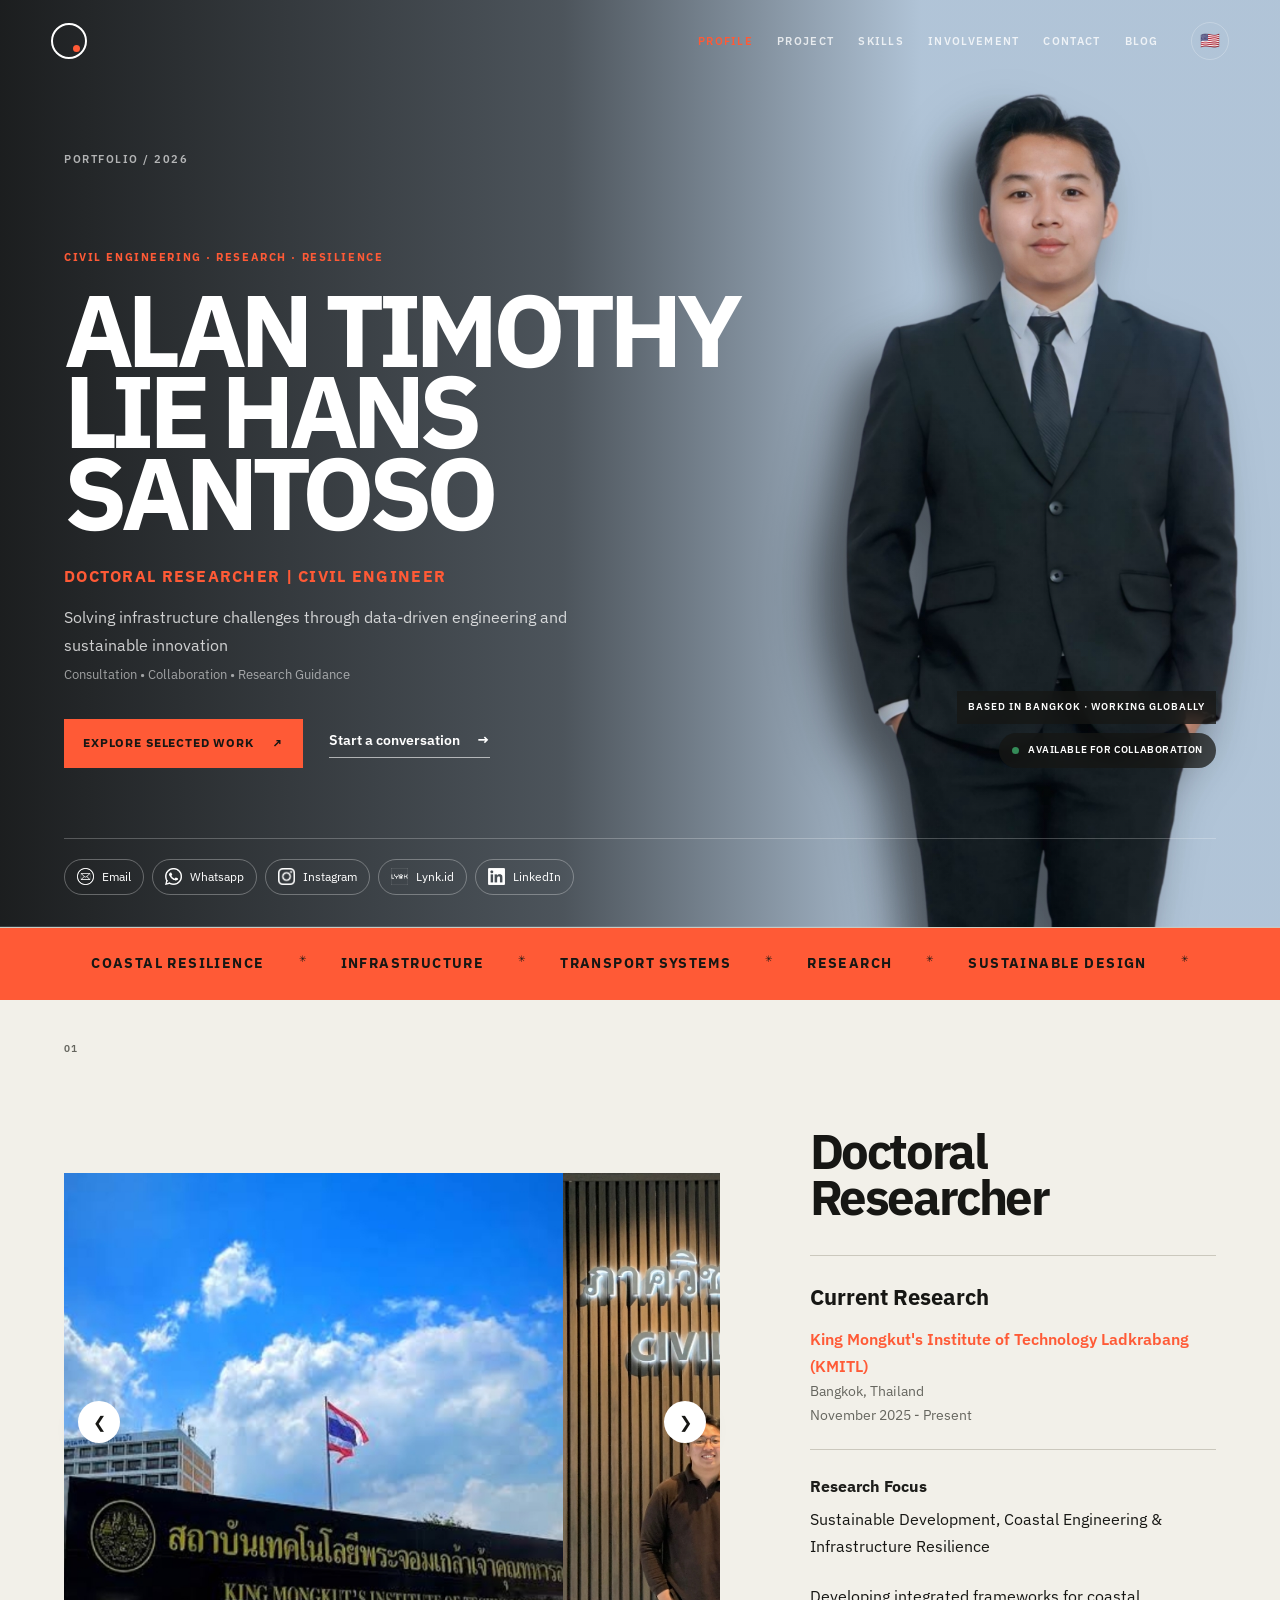
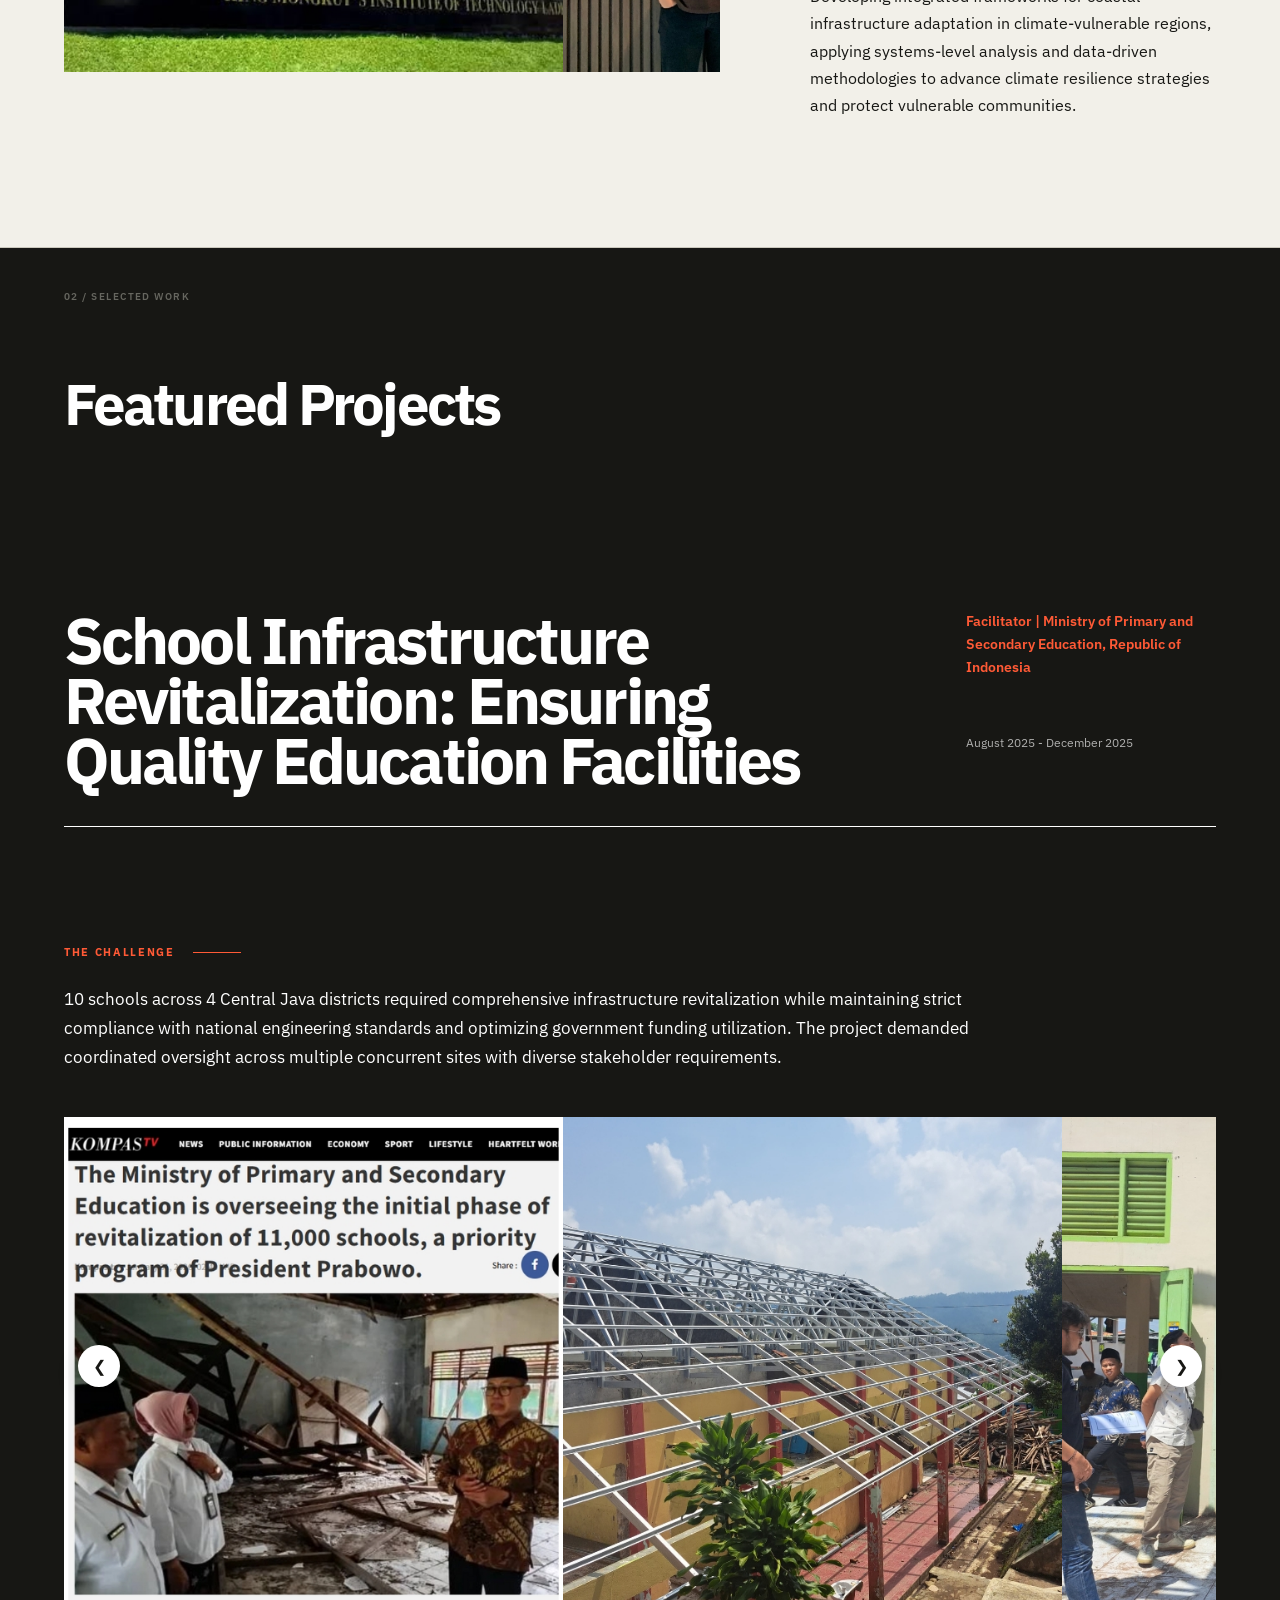
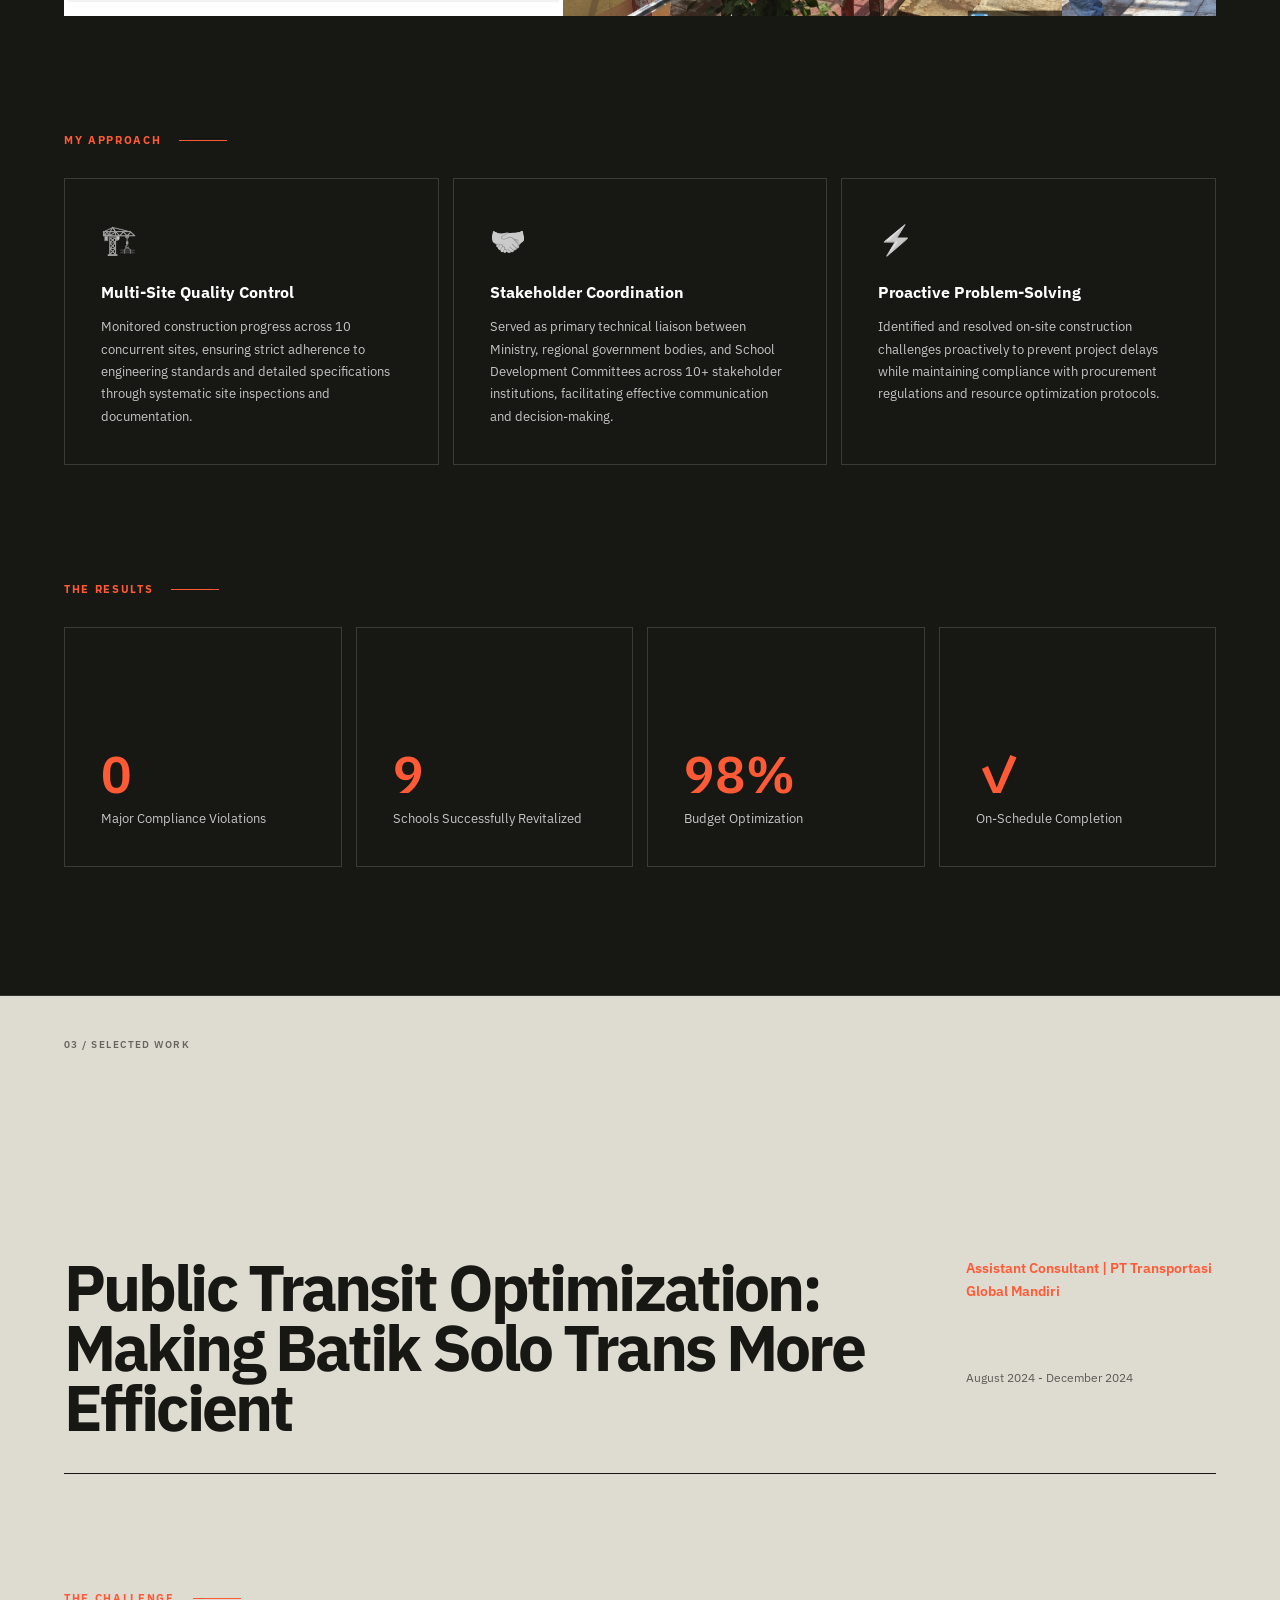
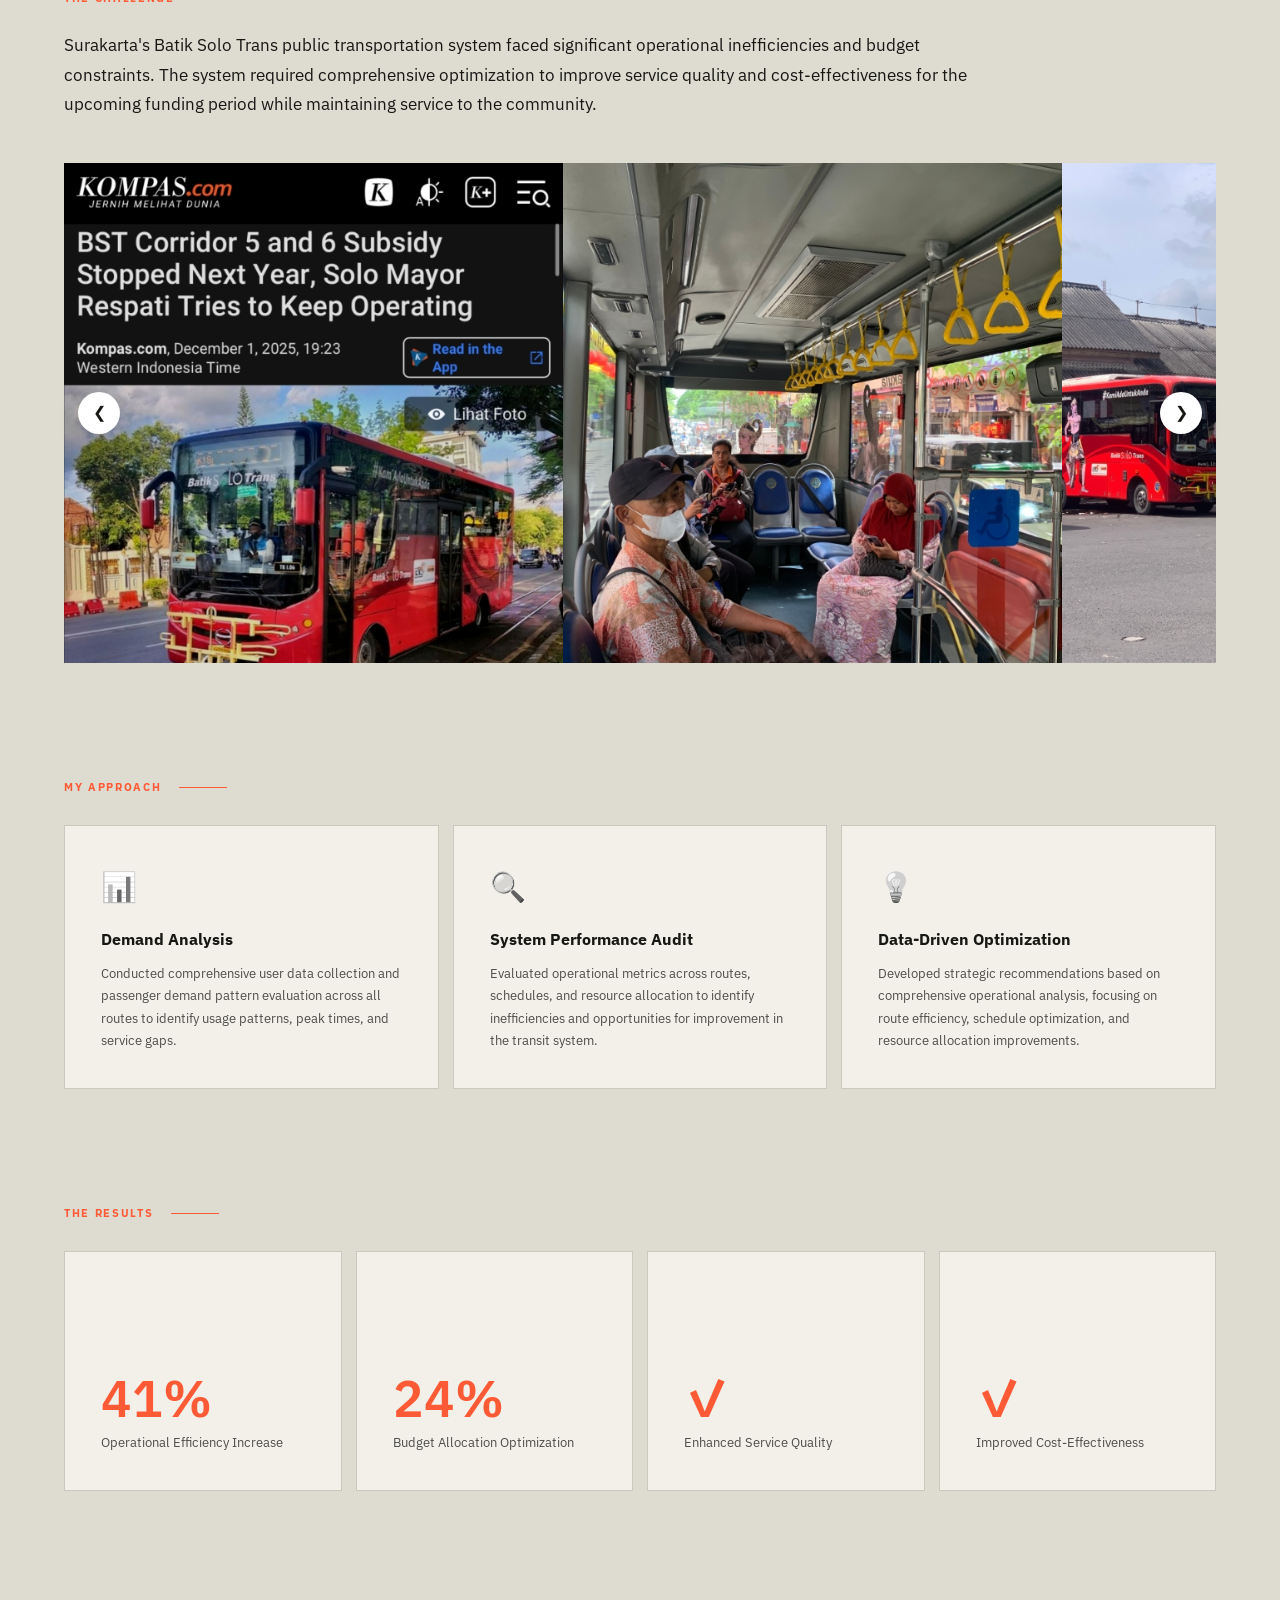
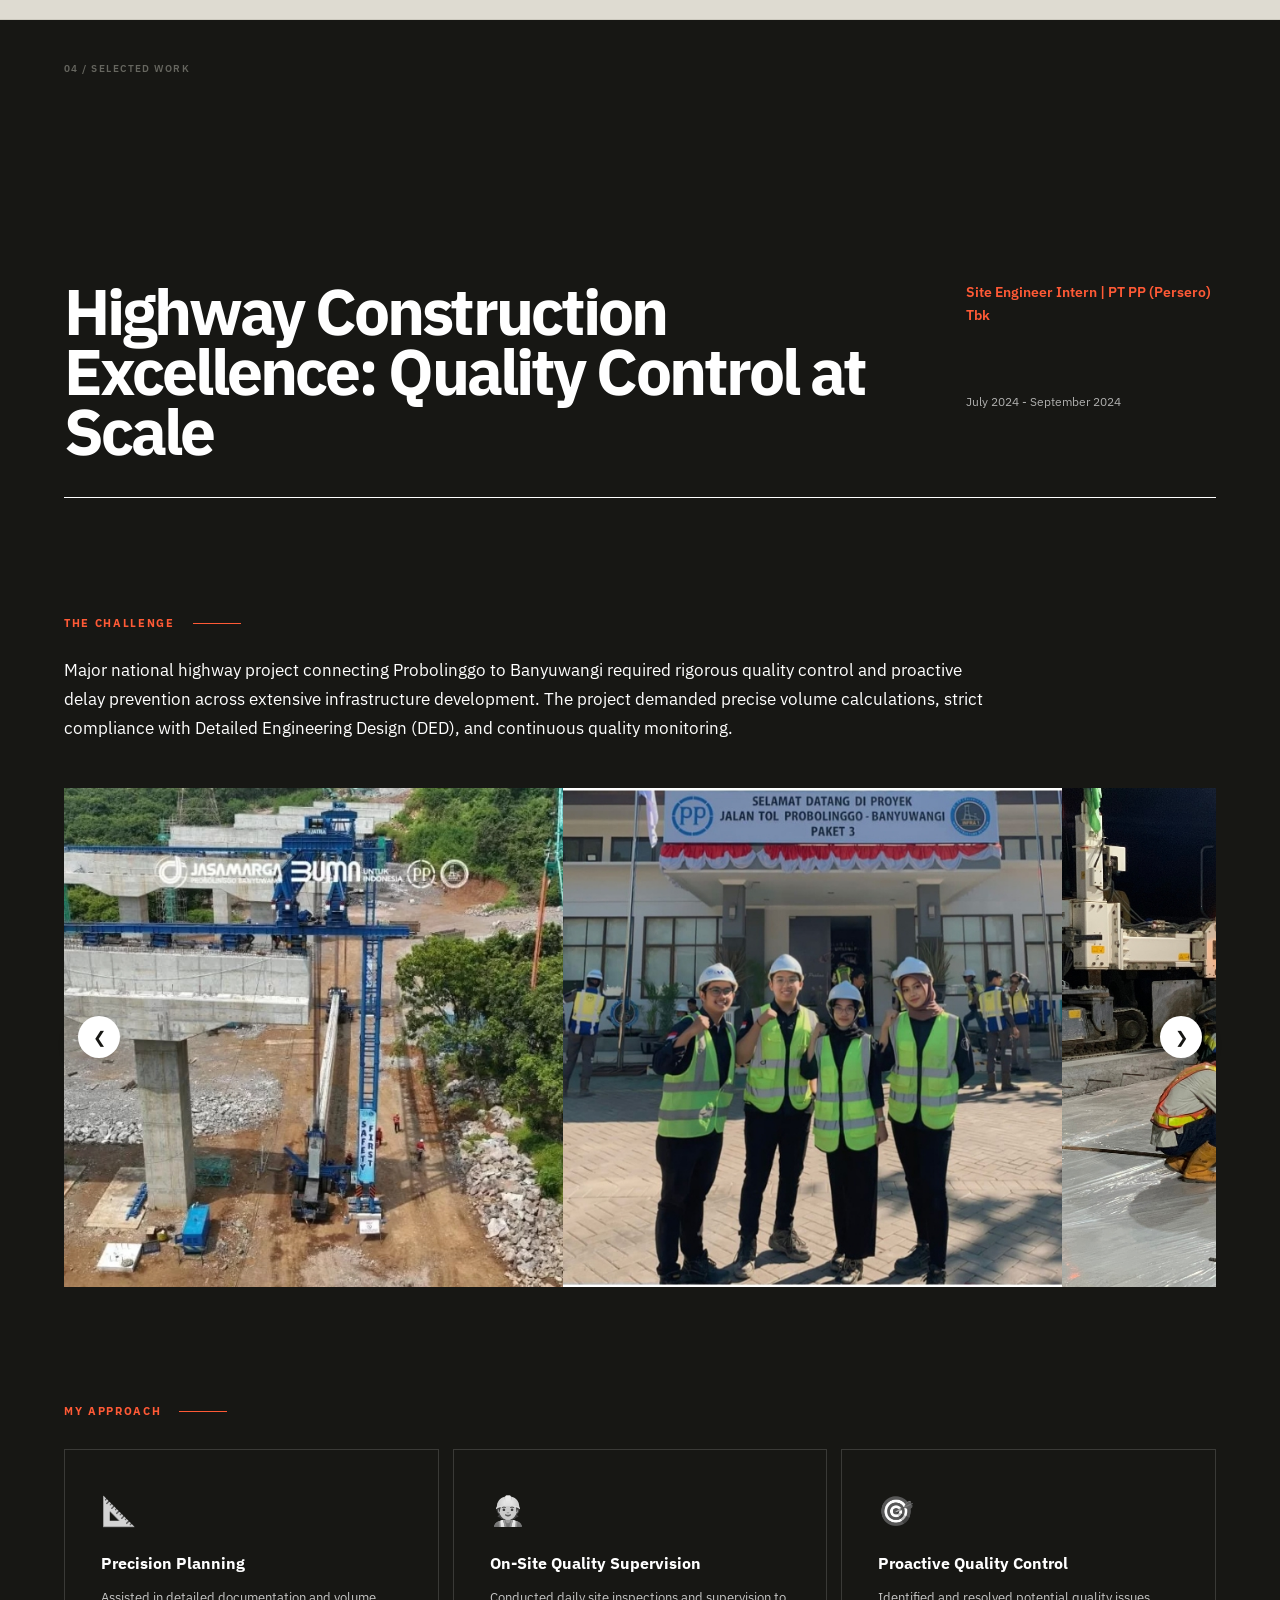
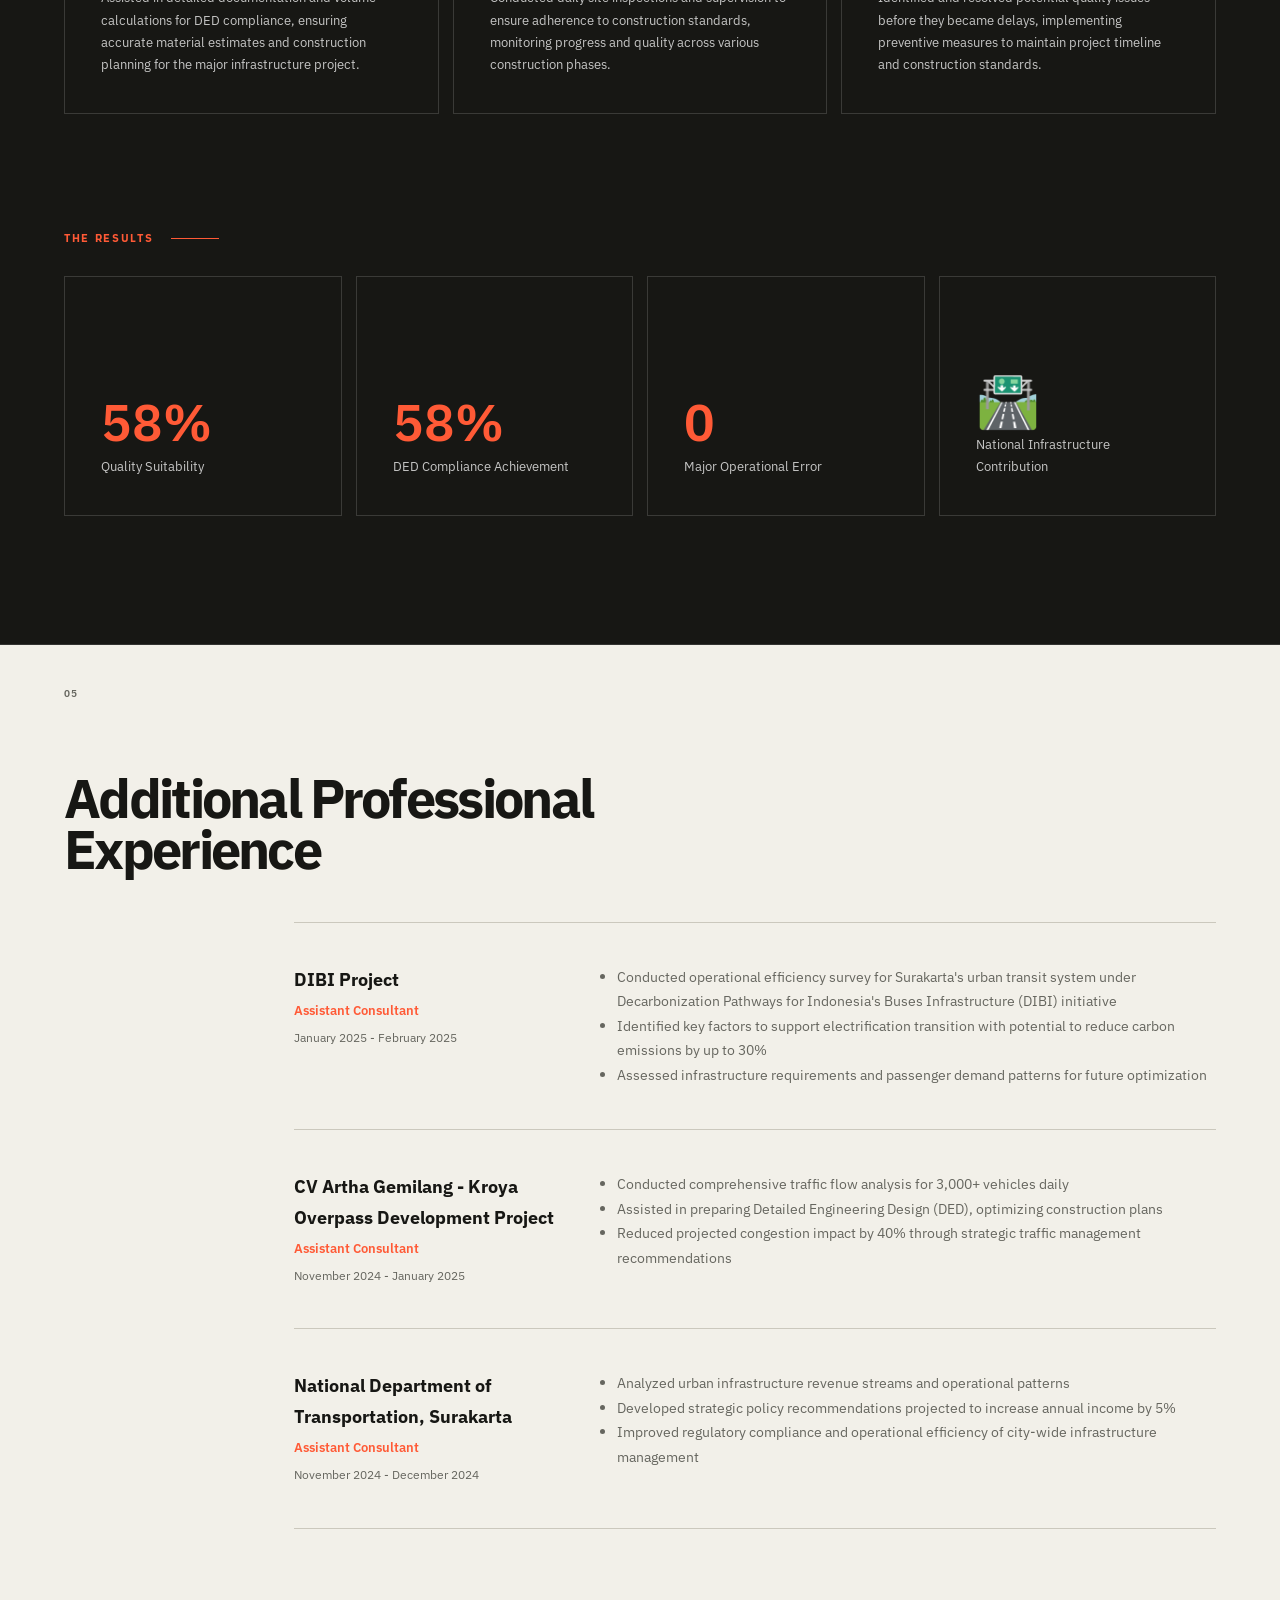
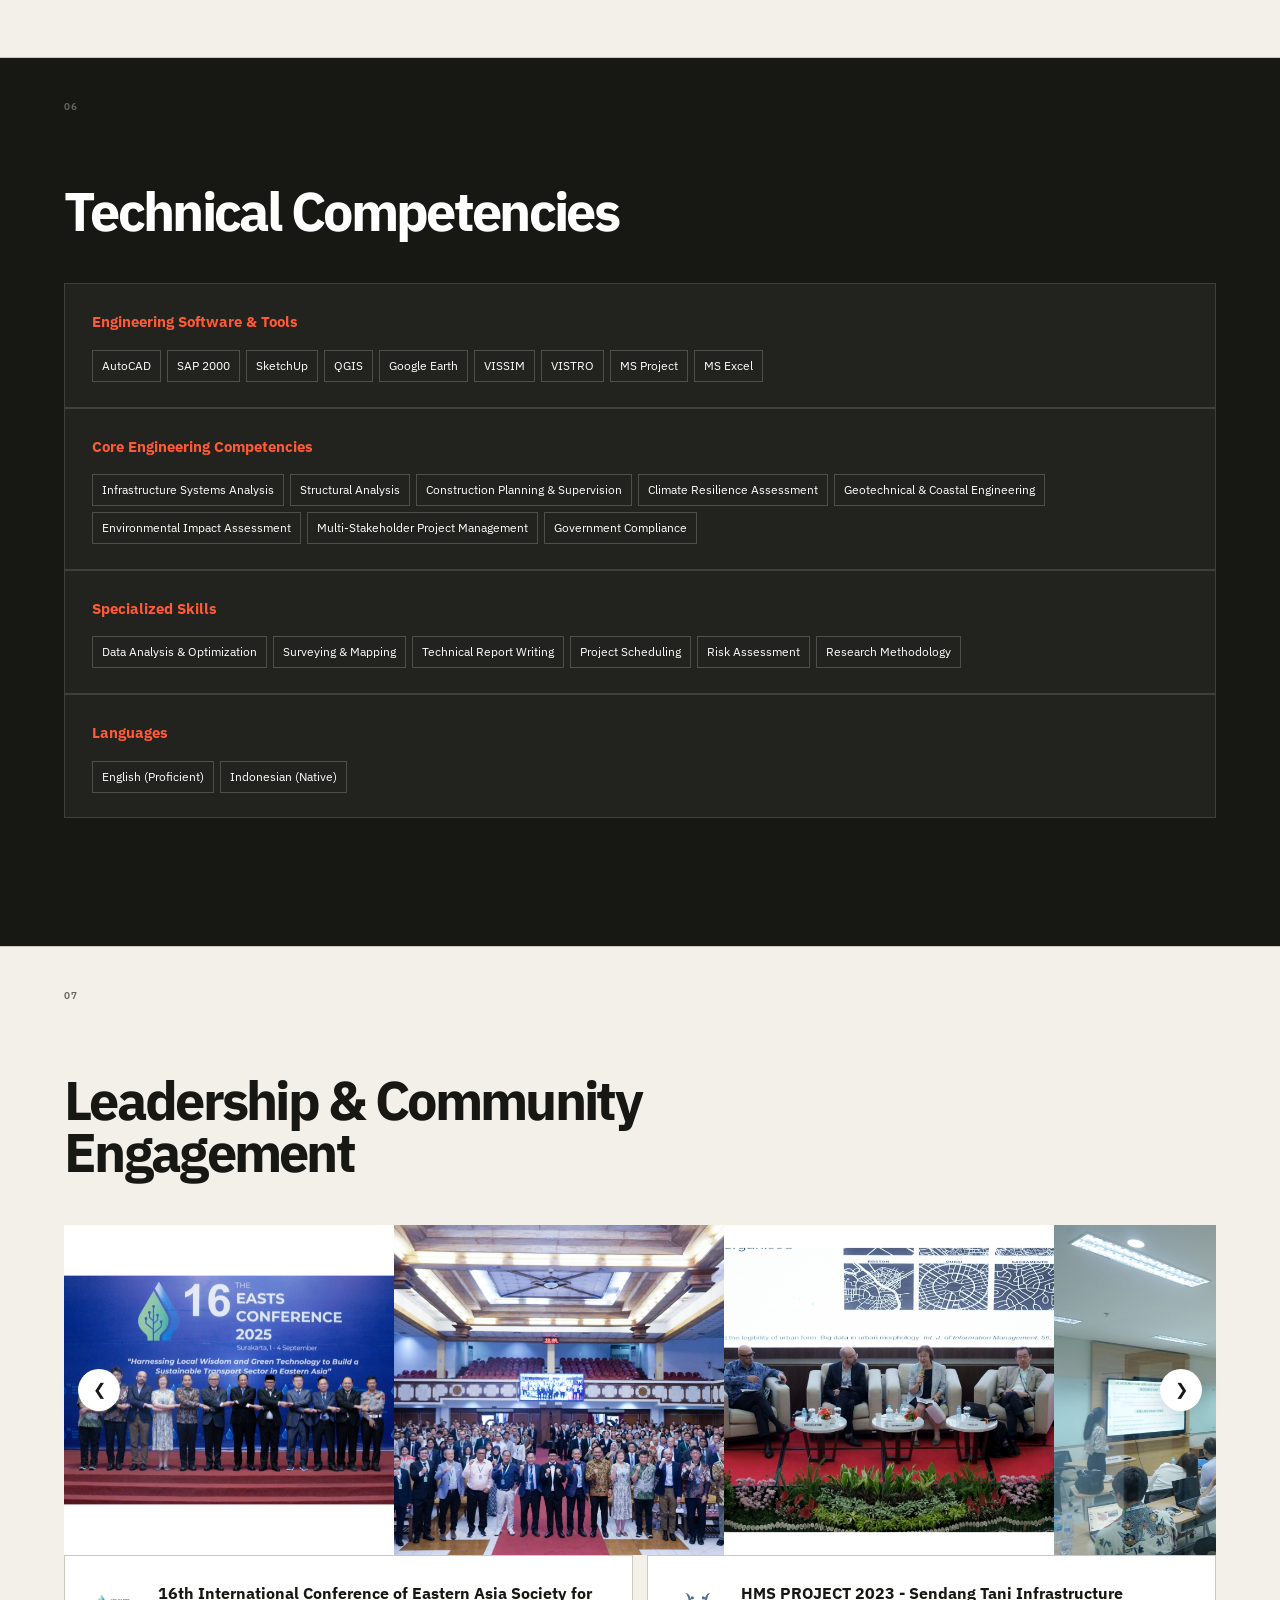
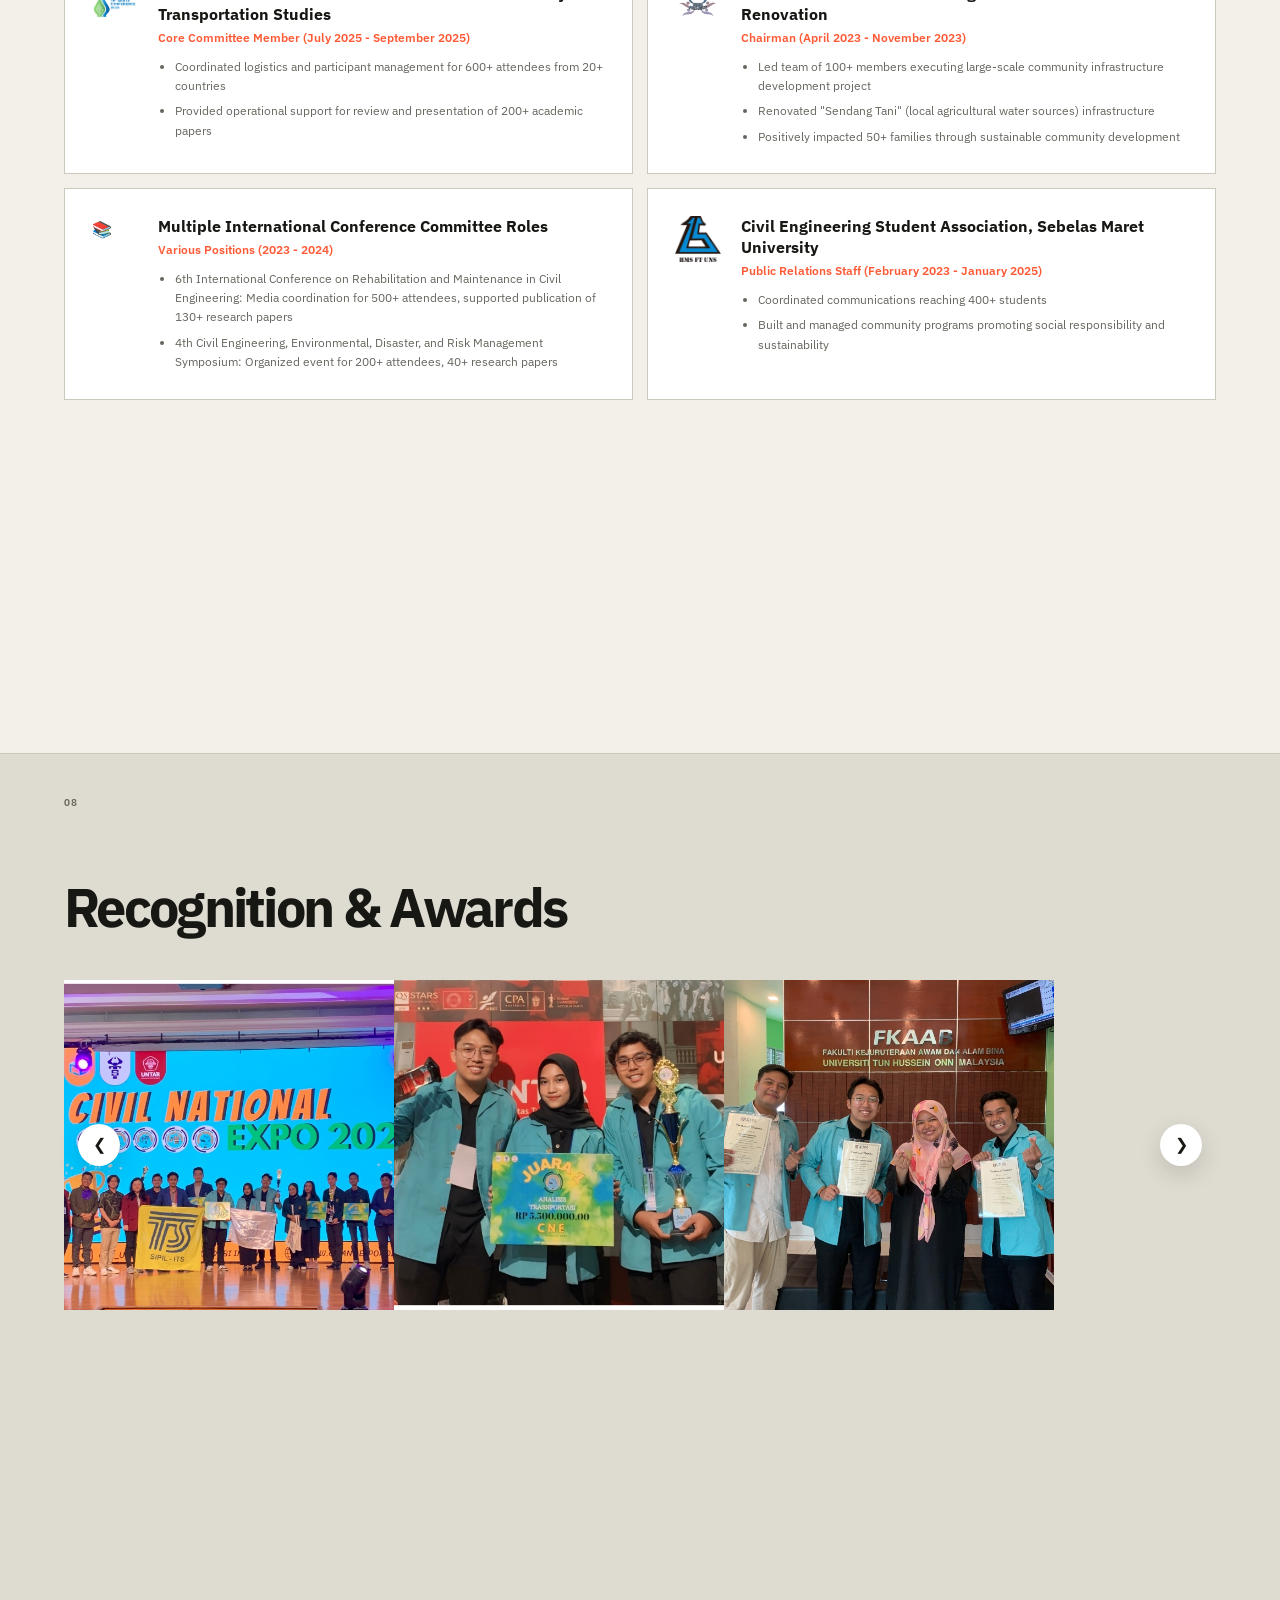
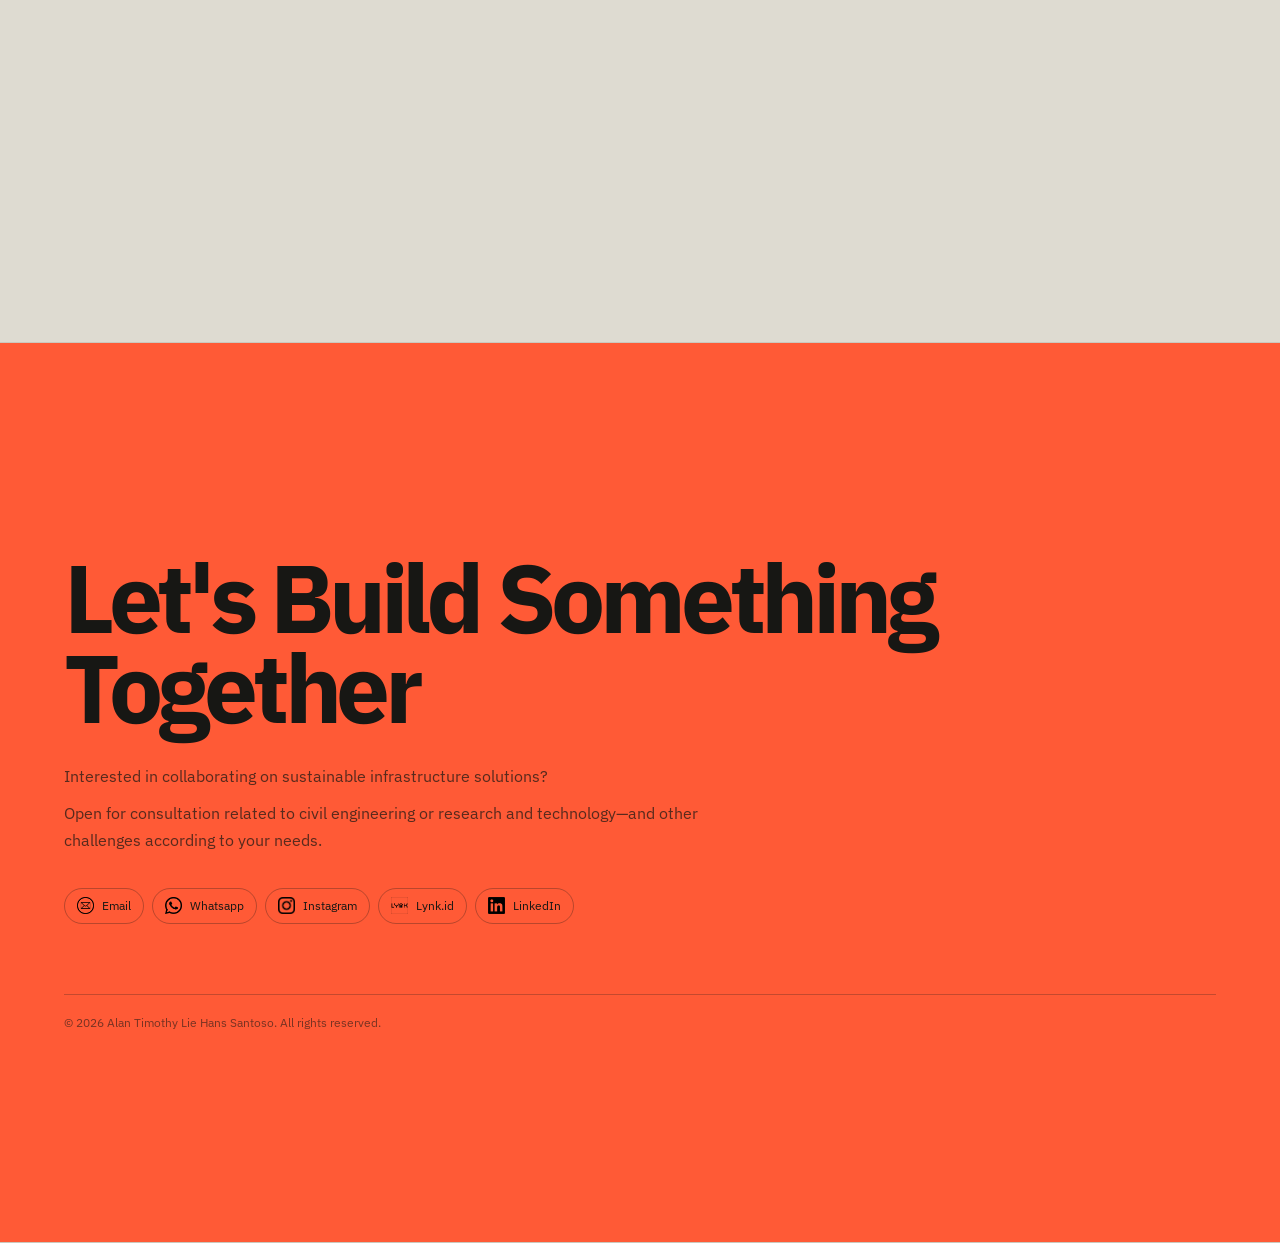
==== index.html @ 49bf8fa0 "Align mobile hero copy with profile composition" ====
<!DOCTYPE html>
<html lang="en">
<head>
    <meta charset="UTF-8">
    <meta name="viewport" content="width=device-width, initial-scale=1.0">
    <title>Alan Timothy Lie Hans Santoso | Civil Engineer & Doctoral Researcher</title>
    <meta name="description" content="Portfolio of Alan Timothy Lie Hans Santoso - Civil Engineer and Doctoral Researcher specializing in sustainable infrastructure solutions and problem-solving.">
    <meta name="theme-color" content="#151515">
    <meta property="og:type" content="website">
    <meta property="og:title" content="Alan Timothy | Civil Engineer & Doctoral Researcher">
    <meta property="og:description" content="Data-driven engineering, resilient infrastructure, and sustainable innovation.">
    <meta property="og:image" content="images/Website%20Profile.jpg">
    <link rel="stylesheet" href="portfolio.css">
    <link rel="preconnect" href="https://fonts.googleapis.com">
    <link rel="preconnect" href="https://fonts.gstatic.com" crossorigin>
    <link href="https://fonts.googleapis.com/css2?family=IBM+Plex+Sans:wght@400;500;600;700&display=swap" rel="stylesheet">
</head>
<body>
    <a class="skip-link" href="#profile">Skip to main content</a>
    <div class="scroll-progress" aria-hidden="true"></div>

    <!-- NAVIGATION MENU -->
    <nav id="main-nav" class="main-nav">
        <div class="nav-container">
            <a href="#profile" class="nav-brand" aria-label="Hans Santoso home">
                <span class="brand-symbol" aria-hidden="true"></span>
            </a>
            <button class="nav-toggle" type="button" aria-expanded="false" aria-controls="primary-navigation">
                <span class="sr-only">Open navigation</span><span></span><span></span>
            </button>
            <ul class="nav-links" id="primary-navigation">
                <li><a href="#profile" class="nav-link active" data-i18n="nav.profile">Profile</a></li>
                <li><a href="#project-ministry" class="nav-link" data-i18n="nav.project">Project</a></li>
                <li><a href="#skills" class="nav-link" data-i18n="nav.skills">Skills</a></li>
                <li><a href="#involvement" class="nav-link" data-i18n="nav.involvement">Involvement</a></li>
                <li><a href="#contact" class="nav-link" data-i18n="nav.contact">Contact</a></li>
                <li><a href="blog.html" class="nav-link" data-i18n="nav.blog">Blog</a></li>
                <li class="lang-switcher-wrapper">
                    <button class="lang-switcher-btn" onclick="toggleLangDropdown(event)" aria-label="Change language">
                        <span id="active-flag">🇺🇸</span>
                    </button>
                    <div class="lang-dropdown" id="lang-dropdown">
                        <button class="lang-option" onclick="switchLanguage('en')"><span class="lang-flag-small">🇺🇸</span> English</button>
                        <button class="lang-option" onclick="switchLanguage('id')"><span class="lang-flag-small">🇮🇩</span> Bahasa Indonesia</button>
                        <button class="lang-option" onclick="switchLanguage('th')"><span class="lang-flag-small">🇹🇭</span> ภาษาไทย</button>
                    </div>
                </li>
            </ul>
        </div>
    </nav>

    <!-- SECTION 1: HERO / PROFILE -->
    <section id="profile" class="hero-section">
        <div class="container">
            <div class="hero-content">
                <div class="hero-copy">
                    <p class="hero-index">Portfolio / 2026</p>
                    <p class="hero-kicker" data-i18n="hero.kicker">Civil engineering · Research · Resilience</p>
                    <h1 class="hero-name"><span>ALAN TIMOTHY</span> LIE HANS SANTOSO</h1>
                    <p class="hero-title" data-i18n="hero.title">Doctoral Researcher | Civil Engineer</p>
                    <p class="hero-tagline" data-i18n="hero.tagline">Solving infrastructure challenges through data-driven engineering and sustainable innovation</p>
                    <p class="hero-tagline hero-services" data-i18n="hero.services">Consultation • Collaboration • Research Guidance</p>
                    <div class="hero-actions">
                        <a href="#project-ministry" class="primary-action"><span data-i18n="hero.workCta">Explore selected work</span> <b aria-hidden="true">↗</b></a>
                        <a href="#contact" class="text-action"><span data-i18n="hero.contactCta">Start a conversation</span> <b aria-hidden="true">→</b></a>
                    </div>
                </div>
                <div class="hero-status">
                    <span class="portrait-caption" data-i18n="hero.location">Based in Bangkok · Working globally</span>
                    <span class="availability-badge"><i></i><span data-i18n="hero.availability">Available for collaboration</span></span>
                </div>
                <div class="hero-contact" aria-label="Social links">
                    <a href="mailto:hanssntso@gmail.com" class="contact-link">
                        <img src="images/EMAIL-logo.png" alt="Email" class="contact-logo">
                        <span class="contact-text">Email</span>
                    </a>
                    <a href="https://wa.me/+6283856838811" target="_blank" rel="noopener noreferrer" class="contact-link">
                        <img src="images/WHATSAPP-logo.png" alt="WhatsApp" class="contact-logo">
                        <span class="contact-text">Whatsapp</span>
                    </a>
                    <a href="https://www.instagram.com/liehans/" target="_blank" rel="noopener noreferrer" class="contact-link">
                        <img src="images/INSTAGRAM-logo.png" alt="Instagram" class="contact-logo">
                        <span class="contact-text">Instagram</span>
                    </a>
                    <a href="https://lynk.id/hanssntso" target="_blank" rel="noopener noreferrer" class="contact-link">
                        <img src="images/LYNKID-logo.png" alt="Lynk.id" class="contact-logo">
                        <span class="contact-text">Lynk.id</span>
                    </a>
                    <a href="https://www.linkedin.com/in/alan-timothy-lie-hans-santoso-926602222" target="_blank" rel="noopener noreferrer" class="contact-link">
                        <img src="images/LINKEDIN-logo.png" alt="LinkedIn" class="contact-logo">
                        <span class="contact-text">LinkedIn</span>
                    </a>
                </div>

                <div class="scroll-indicator"><span data-i18n="hero.scroll">Scroll to explore</span><div class="scroll-arrow">↓</div></div>
            </div>
        </div>
    </section>

    <div class="expertise-strip" aria-label="Areas of expertise">
        <div class="expertise-track">
            <span>Coastal resilience</span><i>✳</i><span>Infrastructure</span><i>✳</i><span>Transport systems</span><i>✳</i><span>Research</span><i>✳</i><span>Sustainable design</span><i>✳</i>
            <span aria-hidden="true">Coastal resilience</span><i aria-hidden="true">✳</i><span aria-hidden="true">Infrastructure</span><i aria-hidden="true">✳</i><span aria-hidden="true">Transport systems</span><i aria-hidden="true">✳</i><span aria-hidden="true">Research</span><i aria-hidden="true">✳</i><span aria-hidden="true">Sustainable design</span><i aria-hidden="true">✳</i>
        </div>
    </div>

    <!-- SECTION 2: CURRENT RESEARCH AFFILIATION -->
    <section id="research" class="research-section" data-section-number="01">
        <div class="container">
            <div class="research-grid">
                <!-- Research Image Carousel -->
                <div class="research-image">
                    <div class="photo-collage-container project-gallery research-gallery">
                        <button class="scroll-btn scroll-btn-left" onclick="scrollProjectPhotos('research-photos', -1)" aria-label="Scroll left">
                            <span>&#10094;</span>
                        </button>
                        <div class="photo-collage-wrapper" id="research-photos">
                            <div class="photo-collage research-photo-collage">
                                <!-- REPLACE WITH KMITL CAMPUS PHOTOS -->
                                <div class="collage-item"><img loading="lazy" decoding="async" src="images/KMITL1.jpg" alt="King Mongkut's Institute of Technology Ladkrabang campus view 1"></div>
                                <div class="collage-item"><img loading="lazy" decoding="async" src="images/KMITL2.jpg" alt="King Mongkut's Institute of Technology Ladkrabang campus view 2"></div>
                                <div class="collage-item"><img loading="lazy" decoding="async" src="images/KMITL3.jpg" alt="King Mongkut's Institute of Technology Ladkrabang campus view 3"></div>
                            </div>
                        </div>
                        <button class="scroll-btn scroll-btn-right" onclick="scrollProjectPhotos('research-photos', 1)" aria-label="Scroll right">
                            <span>&#10095;</span>
                        </button>
                    </div>
                </div>
                <div class="research-content">
                    <!-- Keep the existing content as is -->
                    <h2 class="section-title" data-i18n="research.sectionTitle">Doctoral Researcher</h2>
                    <div class="research-position">
                        <h3 data-i18n="research.heading">Current Research</h3>
                        <p class="institution" data-i18n="research.institution">King Mongkut's Institute of Technology Ladkrabang (KMITL)</p>
                        <p class="location" data-i18n="research.location">Bangkok, Thailand</p>
                        <p class="duration" data-i18n="research.duration">November 2025 - Present</p>
                    </div>
                    <div class="research-focus">
                        <h4 data-i18n="research.focusTitle">Research Focus</h4>
                        <p data-i18n="research.focusText">Sustainable Development, Coastal Engineering & Infrastructure Resilience</p>
                    </div>
                    <div class="research-description">
                        <p data-i18n="research.description">Developing integrated frameworks for coastal infrastructure adaptation in climate-vulnerable regions, applying systems-level analysis and data-driven methodologies to advance climate resilience strategies and protect vulnerable communities.</p>
                    </div>
                </div>
            </div>
        </div>
    </section>
    
    <!-- SECTION 3: FEATURED PROJECT #1 - MINISTRY OF EDUCATION -->
    <section id="project-ministry" class="project-section project-dark" data-section-number="02 / Selected work">
        <div class="container">
            <h2 class="section-title" data-i18n="projects.sectionTitle">Featured Projects</h2>
            <div class="project-header">
                <h3 class="project-title" data-i18n="project1.title">School Infrastructure Revitalization: Ensuring Quality Education Facilities</h3>
                <p class="project-role" data-i18n="project1.role">Facilitator | Ministry of Primary and Secondary Education, Republic of Indonesia</p>
                <p class="project-date" data-i18n="project1.date">August 2025 - December 2025</p>
            </div>

            <!-- THE CHALLENGE -->
            <div class="project-block challenge-block">
                <h4 class="block-title" data-i18n="project1.challengeTitle">THE CHALLENGE</h4>
                <div class="block-content">
                    <p data-i18n="project1.challengeText">10 schools across 4 Central Java districts required comprehensive infrastructure revitalization while maintaining strict compliance with national engineering standards and optimizing government funding utilization. The project demanded coordinated oversight across multiple concurrent sites with diverse stakeholder requirements.</p>
                    <div class="photo-collage-container project-gallery">
                        <button class="scroll-btn scroll-btn-left" onclick="scrollProjectPhotos('ministry-challenge-photos', -1)" aria-label="Scroll left">
                            <span>&#10094;</span>
                        </button>
                        <div class="photo-collage-wrapper" id="ministry-challenge-photos">
                            <div class="photo-collage">
                                <div class="collage-item"><img loading="lazy" decoding="async" src="images/ministry1.jpg" alt="School infrastructure renovation 1"></div>
                                <div class="collage-item"><img loading="lazy" decoding="async" src="images/ministry2.jpg" alt="School infrastructure renovation 2"></div>
                                <div class="collage-item"><img loading="lazy" decoding="async" src="images/ministry3.jpg" alt="School infrastructure renovation 3"></div>
                                <div class="collage-item"><img loading="lazy" decoding="async" src="images/ministry4.jpg" alt="School infrastructure renovation 4"></div>
                                <div class="collage-item"><img loading="lazy" decoding="async" src="images/ministry5.jpg" alt="School infrastructure renovation 5"></div>
                            </div>
                        </div>
                        <button class="scroll-btn scroll-btn-right" onclick="scrollProjectPhotos('ministry-challenge-photos', 1)" aria-label="Scroll right">
                            <span>&#10095;</span>
                        </button>
                    </div>
                </div>
            </div>

            <!-- MY APPROACH -->
            <div class="project-block approach-block">
                <h4 class="block-title" data-i18n="project1.approachTitle">MY APPROACH</h4>
                <div class="approach-grid">
                    <div class="approach-item">
                        <div class="approach-icon">🏗️</div>
                        <h5 data-i18n="project1.approach1Title">Multi-Site Quality Control</h5>
                        <p data-i18n="project1.approach1Text">Monitored construction progress across 10 concurrent sites, ensuring strict adherence to engineering standards and detailed specifications through systematic site inspections and documentation.</p>
                    </div>
                    <div class="approach-item">
                        <div class="approach-icon">🤝</div>
                        <h5 data-i18n="project1.approach2Title">Stakeholder Coordination</h5>
                        <p data-i18n="project1.approach2Text">Served as primary technical liaison between Ministry, regional government bodies, and School Development Committees across 10+ stakeholder institutions, facilitating effective communication and decision-making.</p>
                    </div>
                    <div class="approach-item">
                        <div class="approach-icon">⚡</div>
                        <h5 data-i18n="project1.approach3Title">Proactive Problem-Solving</h5>
                        <p data-i18n="project1.approach3Text">Identified and resolved on-site construction challenges proactively to prevent project delays while maintaining compliance with procurement regulations and resource optimization protocols.</p>
                    </div>
                </div> 
            </div> 

            <!-- THE RESULTS -->
            <div class="project-block results-block">
                <h4 class="block-title" data-i18n="project1.resultsTitle">THE RESULTS</h4>
                <div class="results-grid">
                    <div class="result-item">
                        <div class="result-number">0</div>
                        <p class="result-label" data-i18n="project1.result1Label">Major Compliance Violations</p>
                    </div>
                    <div class="result-item">
                        <div class="result-number">10</div>
                        <p class="result-label" data-i18n="project1.result2Label">Schools Successfully Revitalized</p>
                    </div>
                    <div class="result-item">
                        <div class="result-number">100%</div>
                        <p class="result-label" data-i18n="project1.result3Label">Budget Optimization</p>
                    </div>
                    <div class="result-item">
                        <div class="result-number">✓</div>
                        <p class="result-label" data-i18n="project1.result4Label">On-Schedule Completion</p>
                    </div>
                </div>
            </div>
    </section> 
                
    <!-- SECTION 4: FEATURED PROJECT #2 - BATIK SOLO TRANS -->
    <section id="project-transport" class="project-section project-light" data-section-number="03 / Selected work">
        <div class="container">
            <div class="project-header">
                <h3 class="project-title" data-i18n="project2.title">Public Transit Optimization: Making Batik Solo Trans More Efficient</h3>
                <p class="project-role" data-i18n="project2.role">Assistant Consultant | PT Transportasi Global Mandiri</p>
                <p class="project-date" data-i18n="project2.date">August 2024 - December 2024</p>
            </div>

            <!-- THE CHALLENGE -->
            <div class="project-block challenge-block">
                <h4 class="block-title" data-i18n="project2.challengeTitle">THE CHALLENGE</h4>
                <div class="block-content">
                    <p data-i18n="project2.challengeText">Surakarta's Batik Solo Trans public transportation system faced significant operational inefficiencies and budget constraints. The system required comprehensive optimization to improve service quality and cost-effectiveness for the upcoming funding period while maintaining service to the community.</p>
                   <div class="photo-collage-container project-gallery">
                        <button class="scroll-btn scroll-btn-left" onclick="scrollProjectPhotos('transport-challenge-photos', -1)" aria-label="Scroll left">
                            <span>&#10094;</span>
                        </button>
                        <div class="photo-collage-wrapper" id="transport-challenge-photos">
                            <div class="photo-collage">
                                <div class="collage-item"><img loading="lazy" decoding="async" src="images/BST1.jpg" alt="Batik Solo Trans bus 1"></div>
                                <div class="collage-item"><img loading="lazy" decoding="async" src="images/BST2.jpg" alt="Batik Solo Trans bus 2"></div>
                                <div class="collage-item"><img loading="lazy" decoding="async" src="images/BST3.jpg" alt="Batik Solo Trans bus 3"></div>
                                <div class="collage-item"><img loading="lazy" decoding="async" src="images/BST4.jpg" alt="Batik Solo Trans bus 4"></div>
                                <div class="collage-item"><img loading="lazy" decoding="async" src="images/BST5.jpg" alt="Batik Solo Trans bus 5"></div>
                            </div>
                        </div>
                        <button class="scroll-btn scroll-btn-right" onclick="scrollProjectPhotos('transport-challenge-photos', 1)" aria-label="Scroll right">
                            <span>&#10095;</span>
                        </button>
                    </div>
                </div>
            </div>

            <!-- MY APPROACH -->
            <div class="project-block approach-block">
                <h4 class="block-title" data-i18n="project2.approachTitle">MY APPROACH</h4>
                <div class="approach-grid">
                    <div class="approach-item">
                        <div class="approach-icon">📊</div>
                        <h5 data-i18n="project2.approach1Title">Demand Analysis</h5>
                        <p data-i18n="project2.approach1Text">Conducted comprehensive user data collection and passenger demand pattern evaluation across all routes to identify usage patterns, peak times, and service gaps.</p>
                    </div>
                    <div class="approach-item">
                        <div class="approach-icon">🔍</div>
                        <h5 data-i18n="project2.approach2Title">System Performance Audit</h5>
                        <p data-i18n="project2.approach2Text">Evaluated operational metrics across routes, schedules, and resource allocation to identify inefficiencies and opportunities for improvement in the transit system.</p>
                    </div>
                    <div class="approach-item">
                        <div class="approach-icon">💡</div>
                        <h5 data-i18n="project2.approach3Title">Data-Driven Optimization</h5>
                        <p data-i18n="project2.approach3Text">Developed strategic recommendations based on comprehensive operational analysis, focusing on route efficiency, schedule optimization, and resource allocation improvements.</p>
                    </div>
                </div>

            <!-- THE RESULTS -->
            <div class="project-block results-block">
                <h4 class="block-title" data-i18n="project2.resultsTitle">THE RESULTS</h4>
                <div class="results-grid">
                    <div class="result-item">
                        <div class="result-number">50%</div>
                        <p class="result-label" data-i18n="project2.result1Label">Operational Efficiency Increase</p>
                    </div>
                    <div class="result-item">
                        <div class="result-number">30%</div>
                        <p class="result-label" data-i18n="project2.result2Label">Budget Allocation Optimization</p>
                    </div>
                    <div class="result-item">
                        <div class="result-number">✓</div>
                        <p class="result-label" data-i18n="project2.result3Label">Enhanced Service Quality</p>
                    </div>
                    <div class="result-item">
                        <div class="result-number">✓</div>
                        <p class="result-label" data-i18n="project2.result4Label">Improved Cost-Effectiveness</p>
                    </div>
                </div>
            </div>
        </section>

    <!-- SECTION 5: FEATURED PROJECT #3 - HIGHWAY INFRASTRUCTURE -->
    <section id="project-highway" class="project-section project-dark" data-section-number="04 / Selected work">
        <div class="container">
            <div class="project-header">
                <h3 class="project-title" data-i18n="project3.title">Highway Construction Excellence: Quality Control at Scale</h3>
                <p class="project-role" data-i18n="project3.role">Site Engineer Intern | PT PP (Persero) Tbk</p>
                <p class="project-date" data-i18n="project3.date">July 2024 - September 2024</p>
            </div>

            <!-- THE CHALLENGE -->
            <div class="project-block challenge-block">
                <h4 class="block-title" data-i18n="project3.challengeTitle">THE CHALLENGE</h4>
                <div class="block-content">
                    <p data-i18n="project3.challengeText">Major national highway project connecting Probolinggo to Banyuwangi required rigorous quality control and proactive delay prevention across extensive infrastructure development. The project demanded precise volume calculations, strict compliance with Detailed Engineering Design (DED), and continuous quality monitoring.</p>
                    <div class="photo-collage-container project-gallery">
                        <button class="scroll-btn scroll-btn-left" onclick="scrollProjectPhotos('highway-challenge-photos', -1)" aria-label="Scroll left">
                            <span>&#10094;</span>
                        </button>
                        <div class="photo-collage-wrapper" id="highway-challenge-photos">
                            <div class="photo-collage">
                                <div class="collage-item"><img loading="lazy" decoding="async" src="images/highway1.jpg" alt="Highway construction 1"></div>
                                <div class="collage-item"><img loading="lazy" decoding="async" src="images/highway2.jpg" alt="Highway construction 2"></div>
                                <div class="collage-item"><img loading="lazy" decoding="async" src="images/highway3.jpg" alt="Highway construction 3"></div>
                                <div class="collage-item"><img loading="lazy" decoding="async" src="images/highway4.jpg" alt="Highway construction 4"></div>
                                <div class="collage-item"><img loading="lazy" decoding="async" src="images/highway5.jpg" alt="Highway construction 5"></div>
                            </div>
                        </div>
                        <button class="scroll-btn scroll-btn-right" onclick="scrollProjectPhotos('highway-challenge-photos', 1)" aria-label="Scroll right">
                            <span>&#10095;</span>
                        </button>
                    </div>
                </div>
            </div>

            <!-- MY APPROACH -->
            <div class="project-block approach-block">
                <h4 class="block-title" data-i18n="project3.approachTitle">MY APPROACH</h4>
                <div class="approach-grid">
                    <div class="approach-item">
                        <div class="approach-icon">📐</div>
                        <h5 data-i18n="project3.approach1Title">Precision Planning</h5>
                        <p data-i18n="project3.approach1Text">Assisted in detailed documentation and volume calculations for DED compliance, ensuring accurate material estimates and construction planning for the major infrastructure project.</p>
                    </div>
                    <div class="approach-item">
                        <div class="approach-icon">👷</div>
                        <h5 data-i18n="project3.approach2Title">On-Site Quality Supervision</h5>
                        <p data-i18n="project3.approach2Text">Conducted daily site inspections and supervision to ensure adherence to construction standards, monitoring progress and quality across various construction phases.</p>
                    </div>
                    <div class="approach-item">
                        <div class="approach-icon">🎯</div>
                        <h5 data-i18n="project3.approach3Title">Proactive Quality Control</h5>
                        <p data-i18n="project3.approach3Text">Identified and resolved potential quality issues before they became delays, implementing preventive measures to maintain project timeline and construction standards.</p>
                    </div>
                </div>

            <!-- THE RESULTS -->
            <div class="project-block results-block">
                <h4 class="block-title" data-i18n="project3.resultsTitle">THE RESULTS</h4>
                <div class="results-grid">
                    <div class="result-item">
                        <div class="result-number">100%</div>
                        <p class="result-label" data-i18n="project3.result1Label">Quality Suitability</p>
                    </div>
                    <div class="result-item">
                        <div class="result-number">100%</div>
                        <p class="result-label" data-i18n="project3.result2Label">DED Compliance Achievement</p>
                    </div>
                    <div class="result-item">
                        <div class="result-number">0</div>
                        <p class="result-label" data-i18n="project3.result3Label">Major Operational Error</p>
                    </div>
                    <div class="result-item">
                        <div class="result-number">🛣️</div>
                        <p class="result-label" data-i18n="project3.result4Label">National Infrastructure Contribution</p>
                    </div>
                </div>
            </div>
        </section>

    <!-- SECTION 6: OTHER PROFESSIONAL EXPERIENCES -->
    <section id="other-experience" class="experience-section" data-section-number="05">
        <div class="container">
            <h2 class="section-title" data-i18n="experience.sectionTitle">Additional Professional Experience</h2>
            <div class="experience-list">

                <div class="experience-item">
                    <div class="experience-header">
                        <h3 data-i18n="exp1.name">DIBI Project</h3>
                        <p class="experience-role" data-i18n="exp1.role">Assistant Consultant</p>
                        <p class="experience-date" data-i18n="exp1.date">January 2025 - February 2025</p>
                    </div>
                    <ul class="experience-details">
                        <li data-i18n="exp1.detail1">Conducted operational efficiency survey for Surakarta's urban transit system under Decarbonization Pathways for Indonesia's Buses Infrastructure (DIBI) initiative</li>
                        <li data-i18n="exp1.detail2">Identified key factors to support electrification transition with potential to reduce carbon emissions by up to 30%</li>
                        <li data-i18n="exp1.detail3">Assessed infrastructure requirements and passenger demand patterns for future optimization</li>
                    </ul>
                </div>

                <div class="experience-item">
                    <div class="experience-header">
                        <h3 data-i18n="exp2.name">CV Artha Gemilang - Kroya Overpass Development Project</h3>
                        <p class="experience-role" data-i18n="exp2.role">Assistant Consultant</p>
                        <p class="experience-date" data-i18n="exp2.date">November 2024 - January 2025</p>
                    </div>
                    <ul class="experience-details">
                        <li data-i18n="exp2.detail1">Conducted comprehensive traffic flow analysis for 3,000+ vehicles daily</li>
                        <li data-i18n="exp2.detail2">Assisted in preparing Detailed Engineering Design (DED), optimizing construction plans</li>
                        <li data-i18n="exp2.detail3">Reduced projected congestion impact by 40% through strategic traffic management recommendations</li>
                    </ul>
                </div>

                <div class="experience-item">
                    <div class="experience-header">
                        <h3 data-i18n="exp3.name">National Department of Transportation, Surakarta</h3>
                        <p class="experience-role" data-i18n="exp3.role">Assistant Consultant</p>
                        <p class="experience-date" data-i18n="exp3.date">November 2024 - December 2024</p>
                    </div>
                    <ul class="experience-details">
                        <li data-i18n="exp3.detail1">Analyzed urban infrastructure revenue streams and operational patterns</li>
                        <li data-i18n="exp3.detail2">Developed strategic policy recommendations projected to increase annual income by 5%</li>
                        <li data-i18n="exp3.detail3">Improved regulatory compliance and operational efficiency of city-wide infrastructure management</li>
                    </ul>
                </div>

            </div>
        </div>
    </section>

    <!-- SECTION 7: TECHNICAL SKILLS -->
    <section id="skills" class="skills-section" data-section-number="06">
        <div class="container">
            <h2 class="section-title" data-i18n="skills.sectionTitle">Technical Competencies</h2>

            <div class="skills-category">
                <h3 class="skills-category-title" data-i18n="skills.cat1">Engineering Software & Tools</h3>
                <div class="skills-tags">
                    <span class="skill-tag">AutoCAD</span>
                    <span class="skill-tag">SAP 2000</span>
                    <span class="skill-tag">SketchUp</span>
                    <span class="skill-tag">QGIS</span>
                    <span class="skill-tag">Google Earth</span>
                    <span class="skill-tag">VISSIM</span>
                    <span class="skill-tag">VISTRO</span>
                    <span class="skill-tag">MS Project</span>
                    <span class="skill-tag">MS Excel</span>
                </div>
            </div>

            <div class="skills-category">
                <h3 class="skills-category-title" data-i18n="skills.cat2">Core Engineering Competencies</h3>
                <div class="skills-tags">
                    <span class="skill-tag">Infrastructure Systems Analysis</span>
                    <span class="skill-tag">Structural Analysis</span>
                    <span class="skill-tag">Construction Planning & Supervision</span>
                    <span class="skill-tag">Climate Resilience Assessment</span>
                    <span class="skill-tag">Geotechnical & Coastal Engineering</span>
                    <span class="skill-tag">Environmental Impact Assessment</span>
                    <span class="skill-tag">Multi-Stakeholder Project Management</span>
                    <span class="skill-tag">Government Compliance</span>
                </div>
            </div>

            <div class="skills-category">
                <h3 class="skills-category-title" data-i18n="skills.cat3">Specialized Skills</h3>
                <div class="skills-tags">
                    <span class="skill-tag">Data Analysis & Optimization</span>
                    <span class="skill-tag">Surveying & Mapping</span>
                    <span class="skill-tag">Technical Report Writing</span>
                    <span class="skill-tag">Project Scheduling</span>
                    <span class="skill-tag">Risk Assessment</span>
                    <span class="skill-tag">Research Methodology</span>
                </div>
            </div>

            <div class="skills-category">
                <h3 class="skills-category-title" data-i18n="skills.cat4">Languages</h3>
                <div class="skills-tags">
                    <span class="skill-tag" data-i18n="skills.lang1">English (Proficient)</span>
                    <span class="skill-tag" data-i18n="skills.lang2">Indonesian (Native)</span>
                </div>
            </div>
        </div>
    </section>

    <!-- SECTION 8: EVENTS & ORGANIZATIONAL INVOLVEMENT -->
    <section id="involvement" class="involvement-section" data-section-number="07">
        <div class="container">
            <h2 class="section-title" data-i18n="involvement.sectionTitle">Leadership & Community Engagement</h2>

            <!-- Photo Collage with Horizontal Scroll -->
            <div class="photo-collage-container">
                <button class="scroll-btn scroll-btn-left" onclick="scrollPhotos('involvement-photos', -1)" aria-label="Scroll left">
                    <span>&#10094;</span>
                </button>

                <div class="photo-collage-wrapper" id="involvement-photos">
                    <div class="photo-collage">
                        <div class="collage-item"><img loading="lazy" decoding="async" src="images/event1.jpg" alt="Event photo 1"></div>
                        <div class="collage-item"><img loading="lazy" decoding="async" src="images/event2.jpg" alt="Event photo 2"></div>
                        <div class="collage-item"><img loading="lazy" decoding="async" src="images/event3.jpg" alt="Event photo 3"></div>
                        <div class="collage-item"><img loading="lazy" decoding="async" src="images/event4.jpg" alt="Event photo 4"></div>
                        <div class="collage-item"><img loading="lazy" decoding="async" src="images/event5.jpg" alt="Event photo 5"></div>
                        <div class="collage-item"><img loading="lazy" decoding="async" src="images/event6.jpg" alt="Event photo 6"></div>
                        <div class="collage-item"><img loading="lazy" decoding="async" src="images/event7.jpg" alt="Event photo 7"></div>
                        <div class="collage-item"><img loading="lazy" decoding="async" src="images/event8.jpg" alt="Event photo 8"></div>
                        <div class="collage-item"><img loading="lazy" decoding="async" src="images/event9.jpg" alt="Event photo 9"></div>
                        <div class="collage-item"><img loading="lazy" decoding="async" src="images/event10.jpg" alt="Event photo 10"></div>
                        <div class="collage-item"><img loading="lazy" decoding="async" src="images/event11.jpg" alt="Event photo 11"></div>
                        <div class="collage-item"><img loading="lazy" decoding="async" src="images/event12.jpg" alt="Event photo 12"></div>
                    </div>
                </div>

                <button class="scroll-btn scroll-btn-right" onclick="scrollPhotos('involvement-photos', 1)" aria-label="Scroll right">
                    <span>&#10095;</span>
                </button>
            </div>

            <!-- Event Descriptions -->
            <div class="involvement-list">

                <div class="involvement-item">
                    <img src="images/EASTS-logo.png" alt="EASTS" class="EASTS-logo">
                    <div class="involvement-content">
                        <h3 data-i18n="inv1.name">16th International Conference of Eastern Asia Society for Transportation Studies</h3>
                        <p class="involvement-role" data-i18n="inv1.role">Core Committee Member (July 2025 - September 2025)</p>
                        <ul>
                            <li data-i18n="inv1.detail1">Coordinated logistics and participant management for 600+ attendees from 20+ countries</li>
                            <li data-i18n="inv1.detail2">Provided operational support for review and presentation of 200+ academic papers</li>
                        </ul>
                    </div>
                </div>

                <div class="involvement-item">
                    <img src="images/HMSPRO-logo.png" alt="HMSPRO" class="HMSPRO-logo">
                    <div class="involvement-content">
                        <h3 data-i18n="inv2.name">HMS PROJECT 2023 - Sendang Tani Infrastructure Renovation</h3>
                        <p class="involvement-role" data-i18n="inv2.role">Chairman (April 2023 - November 2023)</p>
                        <ul>
                            <li data-i18n="inv2.detail1">Led team of 100+ members executing large-scale community infrastructure development project</li>
                            <li data-i18n="inv2.detail2">Renovated "Sendang Tani" (local agricultural water sources) infrastructure</li>
                            <li data-i18n="inv2.detail3">Positively impacted 50+ families through sustainable community development</li>
                        </ul>
                    </div>
                </div>

                <div class="involvement-item">
                    <div class="involvement-icon">📚</div>
                    <div class="involvement-content">
                        <h3 data-i18n="inv3.name">Multiple International Conference Committee Roles</h3>
                        <p class="involvement-role" data-i18n="inv3.role">Various Positions (2023 - 2024)</p>
                        <ul>
                            <li data-i18n="inv3.detail1">6th International Conference on Rehabilitation and Maintenance in Civil Engineering: Media coordination for 500+ attendees, supported publication of 130+ research papers</li>
                            <li data-i18n="inv3.detail2">4th Civil Engineering, Environmental, Disaster, and Risk Management Symposium: Organized event for 200+ attendees, 40+ research papers</li>
                        </ul>
                    </div>
                </div>

                <div class="involvement-item">
                    <img src="images/HMS-logo.png" alt="HMS" class="HMS-logo">
                    <div class="involvement-content">
                        <h3 data-i18n="inv4.name">Civil Engineering Student Association, Sebelas Maret University</h3>
                        <p class="involvement-role" data-i18n="inv4.role">Public Relations Staff (February 2023 - January 2025)</p>
                        <ul>
                            <li data-i18n="inv4.detail1">Coordinated communications reaching 400+ students</li>
                            <li data-i18n="inv4.detail2">Built and managed community programs promoting social responsibility and sustainability</li>
                        </ul>
                    </div>
                </div>

                <div class="involvement-item">
                    <img src="images/CES-logo.png" alt="CES" class="CES-logo">
                    <div class="involvement-content">
                        <h3 data-i18n="inv5.name">Civil Engineering Service, Sebelas Maret University</h3>
                        <p class="involvement-role" data-i18n="inv5.role">Department Staff (December 2022 - July 2025)</p>
                        <ul>
                            <li data-i18n="inv5.detail1">Coordinated department's key requirements and accreditation processes (IABEE, LAMTEK, PPSTS), contributing to attainment of "Unggul" (Excellent) international accreditation</li>
                            <li data-i18n="inv5.detail2">Supported implementation of major departmental national or international meetings, conferences, and events</li>
                        </ul>
                    </div>
                </div>
                
            </div>
        </div>
    </section>

    <!-- SECTION 9: ACHIEVEMENTS & CERTIFICATIONS -->
    <section id="achievements" class="achievements-section" data-section-number="08">
        <div class="container">
            <h2 class="section-title" data-i18n="achievements.sectionTitle">Recognition & Awards</h2>

               <!-- Photo Collage with Horizontal Scroll -->
            <div class="photo-collage-container">
                <button class="scroll-btn scroll-btn-left" onclick="scrollPhotos('achievements-photos', -1)" aria-label="Scroll left">
                    <span>&#10094;</span>
                </button>

                <div class="photo-collage-wrapper" id="achievements-photos">
                    <div class="photo-collage">
                        <div class="collage-item"><img loading="lazy" decoding="async" src="images/achivement1.jpg" alt="Achievement photo 1"></div>
                        <div class="collage-item"><img loading="lazy" decoding="async" src="images/achivement2.jpg" alt="Achievement photo 2"></div>
                        <div class="collage-item"><img loading="lazy" decoding="async" src="images/achivement3.jpg" alt="Achievement photo 3"></div>
                        <div class="collage-item"><img loading="lazy" decoding="async" src="images/achivement4.jpg" alt="Achievement photo 4"></div>
                        <div class="collage-item"><img loading="lazy" decoding="async" src="images/achivement5.jpg" alt="Achievement photo 5"></div>
                        <div class="collage-item"><img loading="lazy" decoding="async" src="images/achivement6.jpg" alt="Achievement photo 6"></div>
                    </div>
                </div>

                <button class="scroll-btn scroll-btn-right" onclick="scrollPhotos('achievements-photos', 1)" aria-label="Scroll right">
                    <span>&#10095;</span>
                </button>
            </div>

            <div class="achievements-grid">

                 <div class="achievement-card">
                    <div class="achievement-icon">🎓</div>
                    <h3 data-i18n="ach1.title">Cumlaude Graduate</h3>
                    <p class="achievement-title" data-i18n="ach1.subtitle">Bachelor's Degree in Civil Engineering</p>
                    <p class="achievement-event" data-i18n="ach1.event">Sebelas Maret University</p>
                    <p class="achievement-date" data-i18n="ach1.date">GPA: 3.56/4.00 | July 2025</p>
                </div>

                <div class="achievement-card">
                    <img src="images/UTHM-logo.png" alt="UTHM" class="UTHM-logo">
                    <h3 data-i18n="ach2.title">International Exchange Student</h3>
                    <p class="achievement-title" data-i18n="ach2.subtitle">Fully-Funded Exchange Program</p>
                    <p class="achievement-event" data-i18n="ach2.event">Universiti Tun Hussein Onn Malaysia</p>
                    <p class="achievement-date" data-i18n="ach2.date">October 2023 - February 2024</p>
                </div>
                
                <div class="achievement-card">
                    <div class="achievement-icon">🏆</div>
                    <h3 data-i18n="ach3.title">1st Place Winner</h3>
                    <p class="achievement-title" data-i18n="ach3.subtitle">Transport Innovation</p>
                    <p class="achievement-event" data-i18n="ach3.event">Civil National Expo, Tarumanagara University</p>
                    <p class="achievement-date" data-i18n="ach3.date">July 2024</p>
                </div>

                <div class="achievement-card">
                    <div class="achievement-icon">🏆</div>
                    <h3 data-i18n="ach4.title">1st Place Winner</h3>
                    <p class="achievement-title" data-i18n="ach4.subtitle">Concrete Innovation</p>
                    <p class="achievement-event" data-i18n="ach4.event">Civil Euphoria, University of Riau</p>
                    <p class="achievement-date" data-i18n="ach4.date">September 2023</p>
                </div>

                <div class="achievement-card">
                    <div class="achievement-icon">🏅</div>
                    <h3 data-i18n="ach5.title">Finalist</h3>
                    <p class="achievement-title" data-i18n="ach5.subtitle">Concrete Innovation</p>
                    <p class="achievement-event" data-i18n="ach5.event">Education Of Civil Engineering 2023, ITN Malang</p>
                    <p class="achievement-date" data-i18n="ach5.date">May 2023</p>
                </div>

                <div class="achievement-card">
                    <div class="achievement-icon">🏅</div>
                    <h3 data-i18n="ach6.title">Top 7</h3>
                    <p class="achievement-title" data-i18n="ach6.subtitle">Concrete Innovation</p>
                    <p class="achievement-event" data-i18n="ach6.event">Civil Festival (CIVFEST) 2022, Polytechnic Jakarta</p>
                    <p class="achievement-date" data-i18n="ach6.date">July 2022</p>
                </div>
            </div>
        </div>
    </section>

    <!-- SECTION 10: CONTACT & CALL TO ACTION -->
     <section id="contact" class="contact-section">
        <div class="container">
            <div class="contact-content">
                <h2 class="contact-title" data-i18n="contact.title">Let's Build Something Together</h2>
                <p class="contact-subtitle" data-i18n="contact.subtitle1">Interested in collaborating on sustainable infrastructure solutions?</p>
                <p class="contact-subtitle" data-i18n="contact.subtitle2">Open for consultation related to civil engineering or research and technology—and other challenges according to your needs.</p>
            
                <div class="hero-contact">
                    <a href="mailto:hanssntso@gmail.com" class="contact-link">
                        <img src="images/EMAIL-logo.png" alt="Email" class="contact-logo">
                        <span class="contact-text">Email</span>
                    </a>
                    <a href="https://wa.me/+6283856838811" target="_blank" rel="noopener noreferrer" class="contact-link">
                        <img src="images/WHATSAPP-logo.png" alt="WhatsApp" class="contact-logo">
                        <span class="contact-text">Whatsapp</span>
                    </a>
                    <a href="https://www.instagram.com/liehans/" target="_blank" rel="noopener noreferrer" class="contact-link">
                        <img src="images/INSTAGRAM-logo.png" alt="Instagram" class="contact-logo">
                        <span class="contact-text">Instagram</span>
                    </a>
                    <a href="https://lynk.id/hanssntso" target="_blank" rel="noopener noreferrer" class="contact-link">
                        <img src="images/LYNKID-logo.png" alt="Lynk.id" class="contact-logo">
                        <span class="contact-text">Lynk.id</span>
                    </a>
                    <a href="https://www.linkedin.com/in/alan-timothy-lie-hans-santoso-926602222" target="_blank" rel="noopener noreferrer" class="contact-link">
                        <img src="images/LINKEDIN-logo.png" alt="LinkedIn" class="contact-logo">
                        <span class="contact-text">LinkedIn</span>
                    </a>
                </div>
            </div>

            <div class="footer">
                <p data-i18n="contact.footer">&copy; 2026 Alan Timothy Lie Hans Santoso. All rights reserved.</p>
            </div>
        </div>
    </section>

    <script src="i18n.js"></script>
    <script src="script.js"></script>
    <dialog class="image-lightbox" id="image-lightbox" aria-label="Expanded portfolio image">
        <button class="lightbox-close" type="button" aria-label="Close image">×</button>
        <button class="lightbox-nav lightbox-prev" type="button" aria-label="Previous image">←</button>
        <img src="" alt="">
        <div class="lightbox-meta"><p></p><span aria-live="polite"></span></div>
        <button class="lightbox-nav lightbox-next" type="button" aria-label="Next image">→</button>
    </dialog>
</body>
</html>
---- portfolio.css ----
:root {
  --ink: #15242e;
  --slate: #53636d;
  --paper: #f7f7f3;
  --white: #ffffff;
  --line: #d7dcda;
  --steel: #244f68;
  --signal: #c47a2c;
  --dark: #102630;
  --sidebar: 224px;
  --heading: 'IBM Plex Sans', sans-serif;
  --body: 'IBM Plex Sans', sans-serif;
}

* { box-sizing: border-box; margin: 0; padding: 0; }
html { scroll-behavior: smooth; font-size: 16px; }
body { background: var(--paper); color: var(--ink); font: 400 1rem/1.7 var(--body); overflow-x: hidden; }
body.menu-open { overflow: hidden; }
a { color: inherit; text-decoration: none; }
img { display: block; max-width: 100%; }
button { font: inherit; }
.sr-only { position: absolute; width: 1px; height: 1px; padding: 0; margin: -1px; overflow: hidden; clip: rect(0,0,0,0); white-space: nowrap; border: 0; }
.skip-link { position: fixed; z-index: 9999; top: 12px; left: 12px; padding: 10px 15px; background: var(--signal); color: white; transform: translateY(-150%); }
.skip-link:focus { transform: none; }
:focus-visible { outline: 3px solid var(--signal); outline-offset: 4px; }
.scroll-progress { position: fixed; z-index: 1200; top: 0; left: 0; width: 0; height: 3px; background: var(--signal); }

/* Permanent professional index */
.main-nav { position: fixed; z-index: 1000; inset: 0 auto 0 0; width: var(--sidebar); background: var(--dark); color: white; }
.nav-container { height: 100%; padding: 32px 25px; display: flex; flex-direction: column; }
.nav-brand { display: inline-flex; width: max-content; margin-bottom: auto; }
.brand-symbol { display: block; width: 38px; height: 38px; border: 2px solid white; border-radius: 50%; position: relative; }
.brand-symbol::after { content: ''; position: absolute; right: 5px; bottom: 5px; width: 7px; height: 7px; border-radius: 50%; background: var(--signal); }
.nav-links { list-style: none; display: flex; flex-direction: column; gap: 3px; }
.nav-link { display: flex; align-items: center; min-height: 40px; border-bottom: 1px solid rgba(255,255,255,.11); color: rgba(255,255,255,.64); font-size: .72rem; font-weight: 600; letter-spacing: .12em; text-transform: uppercase; transition: color .2s, padding .2s; }
.nav-link:hover, .nav-link.active { color: white; padding-left: 8px; }
.lang-switcher-wrapper { position: relative; margin-top: 22px; }
.lang-switcher-btn { width: 38px; height: 38px; display: grid; place-items: center; border: 1px solid rgba(255,255,255,.25); border-radius: 50%; background: transparent; cursor: pointer; }
.lang-dropdown { display: none; position: absolute; bottom: 0; left: 48px; min-width: 190px; padding: 6px; background: white; color: var(--ink); border: 1px solid var(--line); box-shadow: 0 16px 40px rgba(0,0,0,.18); }
.lang-dropdown.open { display: block; }
.lang-option { width: 100%; display: flex; gap: 10px; padding: 10px; border: 0; background: transparent; text-align: left; cursor: pointer; }
.lang-option:hover { background: #edf0ef; }
.nav-toggle { display: none; }

section, .expertise-strip { margin-left: var(--sidebar); }
.container { width: min(100%, 1320px); margin: 0 auto; padding-inline: clamp(28px,5vw,72px); }
section { position: relative; padding-block: clamp(82px,9vw,132px); border-bottom: 1px solid var(--line); }
section[data-section-number]::before { content: attr(data-section-number); position: absolute; top: 34px; left: clamp(28px,5vw,72px); color: var(--slate); font-size: .65rem; font-weight: 600; letter-spacing: .14em; text-transform: uppercase; }
.section-title { max-width: 760px; margin-bottom: 52px; font-size: clamp(2.25rem,4.4vw,4.5rem); line-height: 1; letter-spacing: -.045em; }

/* Hero: report cover with portrait panel */
.hero-section { min-height: 100vh; display: flex; align-items: stretch; padding: 0; background: var(--paper); }
.hero-section .container { max-width: none; padding: 0; }
.hero-content { min-height: 100vh; display: grid; grid-template-columns: minmax(0,1.1fr) minmax(390px,.78fr); grid-template-rows: 1fr auto; }
.hero-copy { padding: clamp(110px,10vw,160px) clamp(36px,7vw,100px) 65px; display: flex; flex-direction: column; justify-content: center; }
.hero-index { margin-bottom: auto; color: var(--slate); font-size: .68rem; font-weight: 600; letter-spacing: .14em; text-transform: uppercase; }
.hero-kicker { margin: 50px 0 20px; color: var(--signal); font-size: .7rem; font-weight: 700; letter-spacing: .14em; text-transform: uppercase; }
.hero-name { max-width: 780px; font-size: clamp(3.4rem,6.2vw,7rem); line-height: .86; letter-spacing: -.065em; }
.hero-name span { display: block; font-weight: 400; color: var(--steel); }
.hero-title { margin-top: 30px; color: var(--steel); font-weight: 700; text-transform: uppercase; letter-spacing: .08em; }
.hero-tagline { max-width: 610px; margin-top: 14px; color: var(--slate); font-size: clamp(1rem,1.25vw,1.2rem); }
.hero-services { margin-top: 4px; font-size: .83rem; }
.hero-actions { margin-top: 34px; display: flex; align-items: center; gap: 26px; }
.primary-action { padding: 14px 19px; background: var(--steel); color: white; font-size: .76rem; font-weight: 700; text-transform: uppercase; letter-spacing: .07em; }
.primary-action b, .text-action b { margin-left: 14px; }
.text-action { padding-bottom: 5px; border-bottom: 1px solid var(--ink); font-size: .85rem; font-weight: 600; }
.hero-portrait { position: relative; grid-column: 2; grid-row: 1 / 3; overflow: hidden; background: #e2e5e1; }
.profile-photo { position: absolute; inset: 0; overflow: hidden; }
.profile-photo img { position: absolute; top: 2%; left: 50%; width: 118%; max-width: none; transform: translateX(-50%); filter: drop-shadow(0 22px 20px rgba(16,38,48,.16)); }
.portrait-caption { position: absolute; left: 22px; bottom: 22px; padding: 6px 9px; background: rgba(247,247,243,.9); font-size: .62rem; font-weight: 600; letter-spacing: .1em; text-transform: uppercase; }
.availability-badge { position: absolute; top: 22px; right: 22px; display: flex; align-items: center; gap: 9px; padding: 8px 12px; background: rgba(247,247,243,.92); border-radius: 30px; font-size: .62rem; font-weight: 600; letter-spacing: .06em; text-transform: uppercase; }
.availability-badge i { width: 7px; height: 7px; border-radius: 50%; background: #348b58; }
.hero-contact { grid-column: 1; padding: 20px clamp(36px,7vw,100px); display: flex; flex-wrap: wrap; gap: 8px; border-top: 1px solid var(--line); }
.contact-link { display: inline-flex; align-items: center; gap: 8px; padding: 7px 12px; border: 1px solid var(--line); border-radius: 30px; font-size: .72rem; transition: background .2s, color .2s; }
.contact-link:hover { background: var(--steel); color: white; }
.contact-logo { width: 17px; height: 17px; object-fit: contain; filter: brightness(0); }
.contact-link:hover .contact-logo { filter: brightness(0) invert(1); }
.scroll-indicator { display: none; }

.expertise-strip { padding: 17px 28px; background: var(--signal); color: white; overflow: hidden; }
.expertise-track { display: flex; justify-content: center; flex-wrap: wrap; gap: 14px 24px; }
.expertise-track span { font-size: .72rem; font-weight: 600; letter-spacing: .1em; text-transform: uppercase; }
.expertise-track i { font-size: .55rem; font-style: normal; }
.expertise-track [aria-hidden='true'] { display: none; }

/* Research: statement paired with one large visual */
.research-section { background: white; }
.research-grid { display: grid; grid-template-columns: minmax(0,.82fr) minmax(0,1.18fr); gap: clamp(45px,7vw,100px); align-items: center; }
.research-content { order: 1; }
.research-image { order: 2; min-width: 0; }
.research-section .section-title { margin-bottom: 34px; color: var(--steel); }
.research-position { padding-block: 22px; border-block: 1px solid var(--line); }
.research-position h3 { font-size: 1.4rem; }
.institution { margin-top: 10px; color: var(--signal); font-weight: 600; }
.location, .duration { color: var(--slate); font-size: .85rem; }
.research-focus, .research-description { margin-top: 23px; }
.research-focus h4 { margin-bottom: 6px; color: var(--steel); }
.research-gallery { --gallery-size: min(48vw,600px); }

/* Shared galleries */
.photo-collage-container { position: relative; }
.photo-collage-wrapper { overflow: auto hidden; scroll-snap-type: x mandatory; scrollbar-width: none; cursor: grab; }
.photo-collage-wrapper::-webkit-scrollbar { display: none; }
.photo-collage-wrapper.is-dragging { cursor: grabbing; scroll-snap-type: none; }
.photo-collage { display: flex; width: max-content; }
.collage-item { flex: 0 0 var(--gallery-size,330px); width: var(--gallery-size,330px); height: var(--gallery-size,330px); overflow: hidden; scroll-snap-align: start; cursor: zoom-in; }
.collage-item img { width: 100%; height: 100%; object-fit: cover; transition: transform .45s ease; }
.collage-item:hover img { transform: scale(1.035); }
.scroll-btn { position: absolute; z-index: 3; top: 50%; width: 42px; height: 42px; display: grid; place-items: center; border: 0; border-radius: 50%; background: var(--white); color: var(--ink); box-shadow: 0 8px 24px rgba(0,0,0,.14); transform: translateY(-50%); cursor: pointer; }
.scroll-btn-left { left: 14px; }
.scroll-btn-right { right: 14px; }
.project-gallery { --gallery-size: min(31vw,390px); width: 100%; margin-top: 30px; }

/* Case studies */
.project-section { background: var(--paper); }
.project-dark { background: var(--dark); color: white; border-color: rgba(255,255,255,.12); }
.project-header { display: grid; grid-template-columns: minmax(0,1.4fr) minmax(230px,.45fr); gap: 15px 60px; padding-bottom: 36px; border-bottom: 1px solid currentColor; opacity: 1; }
.project-title { grid-row: 1 / 3; font-size: clamp(2.2rem,4vw,4.5rem); line-height: 1.02; letter-spacing: -.045em; }
.project-role { color: var(--signal); font-size: .85rem; font-weight: 600; }
.project-date { color: inherit; opacity: .65; font-size: .78rem; }
.project-block { margin-top: 64px; }
.block-title { display: flex; align-items: center; gap: 18px; margin-bottom: 22px; color: var(--signal); font-size: .7rem; letter-spacing: .15em; }
.block-title::after { content: ''; width: 48px; height: 1px; background: currentColor; }
.block-content > p { max-width: 850px; font-size: 1.02rem; }
.approach-grid, .results-grid { display: grid; gap: 1px; margin-top: 28px; background: currentColor; border: 1px solid currentColor; }
.approach-grid { grid-template-columns: repeat(3,1fr); }
.results-grid { grid-template-columns: repeat(4,1fr); }
.approach-item, .result-item { padding: 28px; background: var(--paper); color: var(--ink); }
.project-dark .approach-item, .project-dark .result-item { background: var(--dark); color: white; }
.approach-icon { margin-bottom: 15px; font-size: 1.8rem; filter: grayscale(1); }
.approach-item h5 { margin-bottom: 10px; font-size: 1rem; }
.approach-item p, .result-label { font-size: .82rem; color: inherit; opacity: .75; }
.result-number { margin-bottom: 8px; color: var(--signal); font-size: clamp(2.3rem,4vw,4rem); font-weight: 600; line-height: 1; }

/* Professional record */
.experience-section, .achievements-section { background: white; }
.experience-list { margin-left: clamp(0px,12vw,160px); border-top: 1px solid var(--line); }
.experience-item { display: grid; grid-template-columns: minmax(230px,.42fr) 1fr; gap: 45px; padding: 30px 0; border-bottom: 1px solid var(--line); }
.experience-header h3 { font-size: 1.12rem; }
.experience-role { margin-top: 5px; color: var(--signal); font-size: .8rem; font-weight: 600; }
.experience-date { margin-top: 6px; color: var(--slate); font-size: .75rem; }
.experience-details { padding-left: 18px; color: var(--slate); font-size: .9rem; }

.skills-section, .involvement-section { background: #e9ece9; }
.skills-grid { display: grid; grid-template-columns: repeat(2,1fr); gap: 1px; background: #cbd3d2; border: 1px solid #cbd3d2; }
.skills-category { padding: 34px; background: #e9ece9; }
.skills-category-title { margin-bottom: 20px; color: var(--steel); font-size: 1.05rem; }
.skills-tags { display: flex; flex-wrap: wrap; gap: 8px; }
.skill-tag { padding: 7px 11px; border: 1px solid #bec8c8; background: rgba(255,255,255,.45); font-size: .77rem; }

.involvement-list { display: grid; grid-template-columns: repeat(2,1fr); gap: 16px; }
.involvement-item { display: flex; gap: 20px; padding: 28px; background: var(--paper); border: 1px solid var(--line); }
.involvement-icon, .involvement-item > img { flex: 0 0 54px; width: 54px; height: 54px; object-fit: contain; }
.involvement-content h3 { font-size: 1.02rem; }
.involvement-role { margin: 5px 0 10px; color: var(--signal); font-size: .77rem; font-weight: 600; }
.involvement-content ul { padding-left: 17px; color: var(--slate); font-size: .82rem; }

.achievements-grid { display: grid; grid-template-columns: repeat(3,1fr); gap: 16px; }
.achievement-card { min-height: 275px; display: flex; flex-direction: column; align-items: flex-start; padding: 28px; border: 1px solid var(--line); background: var(--paper); }
.achievement-card img, .achievement-icon { width: 48px; height: 48px; object-fit: contain; margin-bottom: 25px; font-size: 2rem; }
.achievement-card h3 { font-size: 1.15rem; }
.achievement-title { margin-top: 6px; color: var(--signal); font-weight: 600; }
.achievement-event { margin-top: 6px; color: var(--slate); font-size: .82rem; }
.achievement-date { margin-top: auto; padding-top: 18px; color: var(--slate); font-size: .72rem; }

/* Closing statement */
.contact-section { min-height: 75vh; display: flex; flex-direction: column; justify-content: center; background: var(--steel); color: white; text-align: left; }
.contact-content { max-width: 900px; }
.contact-title { max-width: 760px; margin-bottom: 30px; font-size: clamp(3rem,6vw,6.5rem); line-height: .94; letter-spacing: -.055em; }
.contact-subtitle { max-width: 650px; margin-top: 10px; color: rgba(255,255,255,.72); }
.contact-section .hero-contact { padding: 0; margin-top: 34px; border: 0; }
.contact-section .contact-link { border-color: rgba(255,255,255,.3); color: white; }
.contact-section .contact-logo { filter: brightness(0) invert(1); }
.footer { margin-top: 70px; padding-top: 18px; border-top: 1px solid rgba(255,255,255,.2); color: rgba(255,255,255,.55); font-size: .72rem; }

/* Full-screen project image viewer */
.image-lightbox { width: 100vw; max-width: none; height: 100vh; max-height: none; padding: clamp(24px,5vw,70px); border: 0; background: rgba(9,22,28,.97); color: white; }
.image-lightbox[open] { display: grid; grid-template-columns: 64px minmax(0,1fr) 64px; grid-template-rows: minmax(0,1fr) auto; gap: 15px; }
.image-lightbox::backdrop { background: rgba(0,0,0,.82); }
.image-lightbox img { grid-column: 2; width: 100%; height: 100%; max-height: 78vh; object-fit: contain; }
.lightbox-close { position: fixed; top: 20px; right: 24px; width: 44px; height: 44px; border: 1px solid rgba(255,255,255,.3); border-radius: 50%; background: transparent; color: white; font-size: 1.7rem; cursor: pointer; }
.lightbox-nav { align-self: center; width: 48px; height: 48px; border: 1px solid rgba(255,255,255,.28); border-radius: 50%; background: transparent; color: white; cursor: pointer; }
.lightbox-prev { grid-column: 1; grid-row: 1; }
.lightbox-next { grid-column: 3; grid-row: 1; }
.lightbox-meta { grid-column: 2; display: flex; justify-content: space-between; font-size: .7rem; letter-spacing: .08em; text-transform: uppercase; }

@media (max-width: 980px) {
  :root { --sidebar: 0px; }
  .main-nav { inset: 0 0 auto; width: 100%; height: 70px; background: rgba(16,38,48,.97); }
  .nav-container { height: 70px; padding: 0 22px; flex-direction: row; align-items: center; justify-content: space-between; }
  .nav-brand { margin: 0; }
  .brand-symbol { width: 32px; height: 32px; }
  .nav-toggle { display: block; position: relative; z-index: 3; width: 42px; height: 42px; padding: 9px; border: 0; background: transparent; color: white; }
  .nav-toggle > span:not(.sr-only) { display: block; height: 1px; margin: 7px 0; background: currentColor; }
  .nav-toggle[aria-expanded='true'] > span:nth-last-child(2) { transform: translateY(4px) rotate(45deg); }
  .nav-toggle[aria-expanded='true'] > span:last-child { transform: translateY(-4px) rotate(-45deg); }
  .nav-links { position: fixed; inset: 0; z-index: 2; padding: 100px 10vw; justify-content: center; background: var(--dark); opacity: 0; visibility: hidden; transform: translateY(-8px); transition: .25s; }
  .nav-links.is-open { opacity: 1; visibility: visible; transform: none; }
  .nav-link { font-size: clamp(1.4rem,5vw,2.3rem); letter-spacing: -.02em; text-transform: none; }
  .lang-switcher-wrapper { position: absolute; right: 10vw; bottom: 8vh; }
  .lang-dropdown { left: auto; right: 0; bottom: 48px; }
  .hero-content { grid-template-columns: 1fr minmax(310px,.72fr); }
  .hero-copy { padding: 120px 38px 55px; }
  .hero-contact { padding-inline: 38px; }
  .research-grid { grid-template-columns: 1fr; }
  .research-image { order: 1; }
  .research-content { order: 2; }
  .research-gallery { --gallery-size: min(88vw,620px); }
  .involvement-list { grid-template-columns: 1fr; }
}

@media (max-width: 680px) {
  .hero-content { display: flex; flex-direction: column; min-height: auto; }
  .hero-copy { order: 1; padding: 110px 22px 45px; }
  .hero-index { margin-bottom: 34px; }
  .hero-name { font-size: clamp(3rem,15vw,4.6rem); }
  .hero-portrait { order: 2; width: 100%; height: min(118vw,540px); min-height: 0; }
  .hero-contact { order: 3; padding: 18px 22px 30px; }
  .profile-photo img { width: 116%; }
  .expertise-track { justify-content: flex-start; }
  .container { padding-inline: 22px; }
  .project-header { display: block; }
  .project-role { margin-top: 20px; }
  .approach-grid, .results-grid, .skills-grid, .achievements-grid { grid-template-columns: 1fr; }
  .project-gallery { --gallery-size: min(84vw,340px); }
  .experience-list { margin-left: 0; }
  .experience-item { grid-template-columns: 1fr; gap: 18px; }
  .image-lightbox[open] { grid-template-columns: 1fr 1fr; grid-template-rows: minmax(0,1fr) auto auto; }
  .image-lightbox img, .lightbox-meta { grid-column: 1 / -1; }
  .lightbox-prev { grid-column: 1; grid-row: 3; justify-self: center; }
  .lightbox-next { grid-column: 2; grid-row: 3; justify-self: center; }
}

@media (prefers-reduced-motion: reduce) {
  html { scroll-behavior: auto; }
  *, *::before, *::after { animation-duration: .01ms !important; animation-iteration-count: 1 !important; transition-duration: .01ms !important; }
}

@media print {
  .main-nav, .scroll-progress, .scroll-btn, .hero-actions, .hero-contact { display: none !important; }
  section, .expertise-strip { margin-left: 0; }
  section { break-inside: avoid; }
}

/* ================================================================
   STUDIOVA-INSPIRED AGENCY COMPOSITION
   Full-bleed imagery, bold editorial type, modular case studies
   ================================================================ */
:root {
  --ink: #171714;
  --slate: #66665f;
  --paper: #f2f0e9;
  --white: #fff;
  --line: #cbc8bd;
  --steel: #1d1d1a;
  --signal: #ff5a36;
  --dark: #171714;
  --sidebar: 0px;
}

body { background: var(--paper); }
.main-nav { inset: 0 0 auto; width: 100%; height: 82px; background: transparent; color: white; transition: background .3s, height .3s; }
.main-nav.nav-scrolled { height: 66px; background: rgba(23,23,20,.94); backdrop-filter: blur(14px); }
.nav-container { max-width: 1440px; height: 100%; margin: auto; padding: 0 clamp(24px,4vw,64px); flex-direction: row; align-items: center; }
.nav-brand { margin: 0 auto 0 0; }
.brand-symbol { width: 36px; height: 36px; }
.nav-links { flex-direction: row; align-items: center; gap: 24px; }
.nav-link { min-height: auto; padding: 8px 0; border: 0; color: rgba(255,255,255,.78); font-size: .68rem; }
.nav-link:hover, .nav-link.active { padding-left: 0; color: var(--signal); }
.lang-switcher-wrapper { margin: 0 0 0 8px; }
.lang-dropdown { top: 46px; right: 0; bottom: auto; left: auto; }

section, .expertise-strip { margin-left: 0; }
.container { width: min(100%,1440px); padding-inline: clamp(24px,5vw,78px); }
section { padding-block: clamp(88px,10vw,150px); }
section[data-section-number]::before { top: 40px; left: clamp(24px,5vw,78px); }
.section-title { max-width: 960px; font-size: clamp(2.8rem,6vw,6.6rem); line-height: .9; letter-spacing: -.065em; }

/* Full-screen photographic landing layer */
.hero-section { min-height: 100svh; padding: 0; color: white; background-image: linear-gradient(90deg,rgba(10,10,9,.9) 0%,rgba(10,10,9,.63) 44%,rgba(10,10,9,.08) 72%),url('images/Website Profile.jpg'); background-size: cover; background-position: center center; }
.hero-section .container { width: min(100%,1440px); padding-inline: clamp(24px,5vw,78px); }
.hero-content { min-height: 100svh; display: grid; grid-template-columns: minmax(0,760px) 1fr; grid-template-rows: 1fr auto; align-items: end; }
.hero-copy { grid-column: 1; padding: 150px 0 70px; justify-content: flex-end; }
.hero-index { margin: 0 0 auto; color: rgba(255,255,255,.65); }
.hero-kicker { margin: 80px 0 20px; color: var(--signal); }
.hero-name { max-width: 800px; color: white; font-size: clamp(4rem,8vw,8.6rem); line-height: .8; }
.hero-name span { color: white; font-weight: 700; }
.hero-title { color: var(--signal); }
.hero-tagline { max-width: 590px; color: rgba(255,255,255,.78); }
.hero-services { color: rgba(255,255,255,.56); }
.primary-action { background: var(--signal); color: var(--ink); }
.text-action { border-color: rgba(255,255,255,.6); color: white; }
.hero-status { grid-column: 2; grid-row: 1; align-self: end; justify-self: end; display: flex; flex-direction: column; align-items: flex-end; gap: 9px; padding-bottom: 70px; }
.portrait-caption, .availability-badge { position: static; display: inline-flex; width: max-content; background: rgba(23,23,20,.72); color: white; backdrop-filter: blur(10px); }
.portrait-caption { padding: 8px 11px; }
.availability-badge { padding: 9px 13px; }
.hero-contact { grid-column: 1 / -1; padding: 20px 0 32px; border-color: rgba(255,255,255,.24); }
.hero-section .contact-link { border-color: rgba(255,255,255,.3); color: white; }
.hero-section .contact-logo { filter: brightness(0) invert(1); }
.hero-section .contact-link:hover { background: var(--signal); color: var(--ink); border-color: var(--signal); }
.hero-section .contact-link:hover .contact-logo { filter: brightness(0); }

.expertise-strip { padding: 24px; background: var(--signal); color: var(--ink); }
.expertise-track { gap: 18px 34px; }
.expertise-track span { font-size: clamp(.8rem,1.1vw,1rem); font-weight: 700; }

/* Spacious studio-style storytelling */
.research-section { background: var(--paper); }
.research-grid { grid-template-columns: minmax(0,1.05fr) minmax(340px,.65fr); align-items: start; }
.research-image { order: 1; }
.research-content { order: 2; position: sticky; top: 100px; }
.research-section .section-title { color: var(--ink); font-size: clamp(2.5rem,4.2vw,4.7rem); }
.research-gallery { --gallery-size: min(58vw,760px); }
.research-position { border-color: var(--line); }

.project-section { overflow: hidden; }
.project-dark { background: var(--dark); }
.project-light { background: #dedbd1; }
.project-header { grid-template-columns: minmax(0,1.5fr) minmax(250px,.38fr); min-height: 350px; align-content: end; }
.project-title { max-width: 1020px; font-size: clamp(3rem,6vw,6.8rem); line-height: .89; }
.project-block { margin-top: clamp(65px,9vw,120px); }
.block-title { color: var(--signal); }
.block-content > p { max-width: 920px; font-size: clamp(1rem,1.35vw,1.25rem); }
.project-gallery { --gallery-size: min(39vw,540px); margin-top: 45px; }
.approach-grid, .results-grid { gap: 14px; border: 0; background: transparent; }
.approach-item, .result-item { min-height: 240px; padding: 36px; border: 1px solid var(--line); }
.project-dark .approach-item, .project-dark .result-item { border-color: rgba(255,255,255,.15); }
.result-item { display: flex; flex-direction: column; justify-content: flex-end; }

.experience-section { background: var(--paper); }
.experience-list { margin-left: clamp(0px,18vw,240px); }
.experience-item { grid-template-columns: minmax(260px,.42fr) 1fr; padding: 42px 0; }
.skills-section { background: var(--dark); color: white; }
.skills-grid { grid-template-columns: repeat(4,1fr); gap: 12px; border: 0; background: transparent; }
.skills-category { min-height: 310px; padding: 32px; background: #22221f; border: 1px solid rgba(255,255,255,.13); }
.skills-category-title { color: var(--signal); }
.skill-tag { border-color: rgba(255,255,255,.2); background: transparent; }
.involvement-section { background: var(--paper); }
.involvement-list { grid-template-columns: repeat(12,1fr); gap: 18px; }
.involvement-item { grid-column: span 6; min-height: 260px; padding: 34px; background: white; }
.involvement-item:nth-child(3n) { grid-column: 3 / span 8; }
.achievements-section { background: #dedbd1; }
.achievements-grid { grid-template-columns: repeat(12,1fr); gap: 16px; }
.achievement-card { grid-column: span 4; min-height: 310px; background: var(--paper); }
.achievement-card:nth-child(4), .achievement-card:nth-child(5) { grid-column: span 6; }
.contact-section { min-height: 100svh; background: var(--signal); color: var(--ink); }
.contact-title { max-width: 1000px; color: var(--ink); font-size: clamp(4rem,9vw,10rem); }
.contact-subtitle { color: rgba(23,23,20,.72); }
.contact-section .contact-link { border-color: rgba(23,23,20,.3); color: var(--ink); }
.contact-section .contact-logo { filter: brightness(0); }
.footer { border-color: rgba(23,23,20,.25); color: rgba(23,23,20,.58); }

@media (max-width: 980px) {
  .main-nav { height: 70px; background: rgba(23,23,20,.94); }
  .nav-container { height: 70px; }
  .nav-links { flex-direction: column; align-items: stretch; }
  .hero-content { grid-template-columns: 1fr; }
  .hero-copy { grid-column: 1; padding-top: 130px; }
  .hero-status { grid-column: 1; grid-row: auto; align-items: flex-start; justify-self: start; padding: 0 0 25px; }
  .research-grid { grid-template-columns: 1fr; }
  .research-content { position: static; order: 2; }
  .skills-grid { grid-template-columns: repeat(2,1fr); }
}

@media (max-width: 680px) {
  .hero-section { background-image: linear-gradient(180deg,rgba(10,10,9,.2) 0%,rgba(10,10,9,.92) 52%),url('images/Website Profile.jpg'); background-position: 62% center; }
  .hero-content { display: flex; min-height: 100svh; justify-content: flex-end; }
  .hero-copy { order: 1; padding: 36vh 0 35px; }
  .hero-index { display: none; }
  .hero-kicker { margin: 0 0 15px; }
  .hero-name { font-size: clamp(3.4rem,17vw,5.2rem); }
  .hero-status { order: 2; }
  .hero-contact { order: 3; padding-bottom: 24px; }
  .project-header { min-height: auto; }
  .project-title { font-size: clamp(2.8rem,13vw,4.5rem); }
  .project-gallery { --gallery-size: min(86vw,390px); }
  .skills-grid { grid-template-columns: 1fr; }
  .involvement-list, .achievements-grid { display: block; }
  .involvement-item, .achievement-card { margin-bottom: 14px; }
  .contact-title { font-size: clamp(3.5rem,17vw,6rem); }
}

/* Final proportion and information-density refinements */
.section-rail { display: none !important; }
.section-title { max-width: 820px; margin-bottom: 46px; font-size: clamp(2.35rem,4.5vw,4.9rem); line-height: .96; letter-spacing: -.05em; }
.project-title { font-size: clamp(2.7rem,5vw,5.4rem); line-height: .94; }
.research-section .section-title { font-size: clamp(2.3rem,3.8vw,4.1rem); }
.experience-section .section-title, .skills-section .section-title, .involvement-section .section-title, .achievements-section .section-title { max-width: 760px; font-size: clamp(2.4rem,4.2vw,4.6rem); }
.contact-title { font-size: clamp(3.6rem,7.5vw,8rem); }

.skills-grid { width: min(100%,1060px); grid-template-columns: repeat(2,minmax(0,1fr)); gap: 10px; }
.skills-category { min-height: 0; padding: 25px 27px; }
.skills-category-title { margin-bottom: 15px; font-size: .95rem; }
.skills-tags { gap: 6px; }
.skill-tag { padding: 5px 9px; font-size: .72rem; }

.involvement-list { grid-template-columns: repeat(2,minmax(0,1fr)); gap: 14px; }
.involvement-item, .involvement-item:nth-child(3n) { grid-column: auto; min-height: 0; padding: 27px; }
.involvement-icon, .involvement-item > img { flex-basis: 46px; width: 46px; height: 46px; }
.involvement-content h3 { font-size: .98rem; line-height: 1.35; }
.involvement-role { font-size: .72rem; line-height: 1.45; }
.involvement-content ul { font-size: .78rem; line-height: 1.55; }
.involvement-content li + li { margin-top: 6px; }

.achievements-grid { grid-template-columns: repeat(3,minmax(0,1fr)); gap: 14px; }
.achievement-card, .achievement-card:nth-child(4), .achievement-card:nth-child(5) { grid-column: auto; min-height: 245px; padding: 25px; }
.achievement-card img, .achievement-icon { width: 42px; height: 42px; margin-bottom: 19px; font-size: 1.65rem; }
.achievement-card h3 { font-size: 1.02rem; line-height: 1.3; }
.achievement-title { font-size: .86rem; }
.achievement-event { font-size: .76rem; line-height: 1.5; }
.achievement-date { font-size: .68rem; }

@media (max-width: 820px) {
  .section-title, .experience-section .section-title, .skills-section .section-title, .involvement-section .section-title, .achievements-section .section-title { font-size: clamp(2.2rem,8vw,3.7rem); }
  .skills-grid, .involvement-list { grid-template-columns: 1fr; }
  .achievements-grid { grid-template-columns: repeat(2,minmax(0,1fr)); }
}

@media (max-width: 560px) {
  .section-title { margin-bottom: 34px; font-size: clamp(2rem,10vw,3rem); }
  .project-title { font-size: clamp(2.4rem,12vw,3.8rem); }
  .achievements-grid { grid-template-columns: 1fr; }
  .involvement-item { display: block; }
  .involvement-icon, .involvement-item > img { margin-bottom: 16px; }
}

/* ================================================================
   RESPONSIVE LAYOUT SAFETY
   Desktop composition above 1100px remains unchanged
   ================================================================ */
@media (min-width: 821px) and (max-width: 1100px) {
  .container { padding-inline: 38px; }
  section { padding-block: 90px; }
  section[data-section-number]::before { left: 38px; top: 30px; }
  .section-title, .experience-section .section-title, .skills-section .section-title, .involvement-section .section-title, .achievements-section .section-title { font-size: clamp(2.7rem,5.8vw,4.25rem); }
  .hero-section { background-position: 61% center; }
  .hero-section::before { content: ''; position: absolute; inset: 0; background: linear-gradient(90deg,rgba(10,10,9,.84),rgba(10,10,9,.5) 55%,rgba(10,10,9,.08)); pointer-events: none; }
  .hero-section .container { position: relative; z-index: 1; }
  .hero-copy { width: min(62vw,650px); padding: 120px 0 48px; }
  .hero-name { font-size: clamp(4rem,8vw,6.2rem); }
  .hero-status { grid-column: 1; align-items: flex-start; justify-self: start; padding-bottom: 22px; }
  .hero-contact { padding-bottom: 24px; }
  .project-header { display: block; min-height: 0; }
  .project-role { margin-top: 22px; }
  .project-title { max-width: 850px; }
  .project-gallery { --gallery-size: min(52vw,500px); }
  .approach-grid { grid-template-columns: repeat(2,minmax(0,1fr)); }
  .results-grid { grid-template-columns: repeat(2,minmax(0,1fr)); }
  .approach-item, .result-item { min-height: 0; }
  .experience-list { margin-left: 8vw; }
  .experience-item { grid-template-columns: minmax(220px,.42fr) 1fr; gap: 30px; }
  .contact-title { font-size: clamp(4.2rem,9vw,7rem); }
}

@media (max-width: 820px) {
  .container { padding-inline: 26px; }
  section { padding-block: 78px; }
  section[data-section-number]::before { top: 25px; left: 26px; }
  .main-nav, .main-nav.nav-scrolled { height: 66px; }
  .nav-container { height: 66px; padding-inline: 20px; }
  .hero-section { min-height: 100svh; background-position: 64% center; }
  .hero-section::before { content: ''; position: absolute; inset: 0; background: linear-gradient(180deg,rgba(10,10,9,.12),rgba(10,10,9,.4) 35%,rgba(10,10,9,.94) 72%); pointer-events: none; }
  .hero-section .container { position: relative; z-index: 1; padding-inline: 26px; }
  .hero-content { min-height: 100svh; }
  .hero-copy { width: 100%; padding: 39vh 0 32px; }
  .hero-kicker { margin-top: 0; }
  .hero-name { max-width: 680px; font-size: clamp(3.5rem,12vw,5.7rem); }
  .hero-tagline { max-width: 550px; }
  .hero-status { padding-bottom: 20px; }
  .hero-contact { padding: 18px 0 24px; }
  .expertise-strip { padding: 18px 24px; }
  .expertise-track { justify-content: flex-start; gap: 10px 20px; }
  .research-grid { gap: 38px; }
  .research-gallery { --gallery-size: min(91vw,620px); }
  .project-header { display: block; min-height: auto; }
  .project-role { margin-top: 20px; }
  .project-block { margin-top: 65px; }
  .project-gallery { --gallery-size: min(74vw,480px); }
  .approach-grid, .results-grid { grid-template-columns: repeat(2,minmax(0,1fr)); gap: 10px; }
  .approach-item, .result-item { min-height: 0; padding: 25px; }
  .experience-list { margin-left: 0; }
  .experience-item { grid-template-columns: 1fr; gap: 16px; }
  .experience-details { padding-left: 18px; }
  .involvement-item { align-items: flex-start; }
  .contact-section { min-height: auto; }
  .contact-title { font-size: clamp(3.7rem,13vw,6rem); }
  .image-lightbox { padding: 68px 22px 24px; }
  .image-lightbox[open] { grid-template-columns: 48px minmax(0,1fr) 48px; }
  .lightbox-nav { width: 42px; height: 42px; }
}

@media (max-width: 560px) {
  body { font-size: .94rem; }
  .container { padding-inline: 20px; }
  section { padding-block: 66px; }
  section[data-section-number]::before { top: 19px; left: 20px; }
  .nav-links { padding: 82px 9vw 70px; }
  .nav-link { min-height: 38px; font-size: clamp(1.3rem,7vw,2rem); }
  .lang-switcher-wrapper { right: 9vw; bottom: 24px; }
  .hero-section { min-height: auto; background-color: var(--dark); background-image: linear-gradient(180deg,rgba(10,10,9,.02),rgba(10,10,9,.16) 60%,rgba(10,10,9,.92)),url('images/Website Profile.jpg'); background-position: 64% top; background-size: auto 56vh; background-repeat: no-repeat; }
  .hero-section::before { display: none; }
  .hero-section .container { padding-inline: 20px; }
  .hero-content { min-height: auto; }
  .hero-copy { padding: 54vh 0 28px; }
  .hero-name { font-size: clamp(2.85rem,15vw,4.2rem); line-height: .84; }
  .hero-title { margin-top: 22px; font-size: .74rem; }
  .hero-tagline { margin-top: 10px; font-size: .93rem; }
  .hero-actions { flex-direction: column; align-items: stretch; gap: 14px; margin-top: 26px; }
  .primary-action { display: flex; justify-content: space-between; }
  .text-action { width: max-content; }
  .hero-status { width: 100%; align-items: flex-start; }
  .portrait-caption, .availability-badge { white-space: normal; }
  .hero-contact { gap: 7px; }
  .hero-contact .contact-link { padding: 7px 10px; }
  .contact-text { font-size: .68rem; }
  .expertise-track span { font-size: .7rem; }
  .section-title, .experience-section .section-title, .skills-section .section-title, .involvement-section .section-title, .achievements-section .section-title { font-size: clamp(2rem,10vw,3rem); line-height: 1; }
  .research-gallery { --gallery-size: calc(100vw - 40px); }
  .project-block { margin-top: 52px; }
  .block-content > p { font-size: .94rem; }
  .project-gallery { --gallery-size: min(84vw,360px); }
  .approach-grid, .results-grid { grid-template-columns: 1fr; gap: 8px; }
  .approach-item, .result-item { padding: 22px; }
  .skills-category { padding: 22px; }
  .involvement-item { padding: 22px; }
  .achievement-card { min-height: 220px; padding: 22px; }
  .contact-title { font-size: clamp(3.2rem,16vw,5rem); }
  .contact-section .hero-contact { flex-direction: column; align-items: flex-start; }
  .image-lightbox[open] { grid-template-columns: 1fr 1fr; grid-template-rows: minmax(0,1fr) auto auto; }
  .image-lightbox img { grid-column: 1 / -1; grid-row: 1; max-height: 67vh; }
  .lightbox-meta { grid-column: 1 / -1; grid-row: 2; gap: 10px; }
  .lightbox-prev { grid-column: 1; grid-row: 3; justify-self: center; }
  .lightbox-next { grid-column: 2; grid-row: 3; justify-self: center; }
}

@media (max-width: 390px) {
  .hero-name { font-size: 2.7rem; }
  .hero-contact .contact-link { flex: 1 1 calc(50% - 7px); justify-content: center; }
  .availability-badge { font-size: .56rem; }
  .section-title { font-size: 1.95rem; }
  .project-title { font-size: 2.25rem; }
  .result-number { font-size: 2.5rem; }
}

@media (max-height: 540px) and (orientation: landscape) and (max-width: 920px) {
  .hero-section { background-size: cover; background-position: 68% center; }
  .hero-copy { padding: 90px 0 30px; width: 62%; }
  .hero-name { font-size: clamp(2.7rem,8vw,4.4rem); }
  .hero-tagline, .hero-services, .hero-status { display: none; }
  .hero-contact { padding-block: 12px; }
  .nav-links { padding-top: 70px; }
}

/* Phone hero: preserve the desktop left-copy / right-portrait relationship */
@media (max-width: 560px) and (orientation: portrait) {
  .hero-section { min-height: 100svh; background-color: var(--dark); background-image: linear-gradient(90deg,rgba(10,10,9,.82) 0%,rgba(10,10,9,.48) 48%,rgba(10,10,9,.04) 76%),linear-gradient(0deg,rgba(10,10,9,.72) 0%,transparent 30%),url('images/Website Profile.jpg'); background-position: center center; background-size: cover; background-repeat: no-repeat; }
  .hero-content { position: relative; display: grid; grid-template-columns: minmax(0,58%) minmax(0,42%); grid-template-rows: 1fr auto; min-height: 100svh; align-items: center; }
  .hero-copy { grid-column: 1; grid-row: 1; width: 100%; padding: 100px 10px 96px 0; align-self: center; }
  .hero-index { display: none; }
  .hero-kicker { max-width: 220px; margin: 0 0 12px; font-size: .53rem; line-height: 1.45; letter-spacing: .1em; }
  .hero-name { max-width: 100%; font-size: clamp(2.05rem,10.5vw,2.75rem); line-height: .84; letter-spacing: -.06em; overflow-wrap: normal; word-break: normal; }
  .hero-name span { display: block; }
  .hero-title { max-width: 230px; margin-top: 17px; font-size: .6rem; line-height: 1.4; letter-spacing: .055em; }
  .hero-tagline { max-width: 230px; margin-top: 9px; font-size: .7rem; line-height: 1.45; color: rgba(255,255,255,.74); }
  .hero-services { display: none; }
  .hero-actions { align-items: flex-start; gap: 10px; margin-top: 18px; }
  .primary-action { width: auto; padding: 10px 12px; font-size: .6rem; }
  .primary-action b { margin-left: 8px; }
  .text-action { font-size: .64rem; }
  .hero-status { display: none; }
  .hero-contact { position: absolute; z-index: 2; right: 0; bottom: 0; left: 0; grid-column: 1 / -1; grid-row: 2; padding: 13px 0 17px; flex-wrap: nowrap; overflow-x: auto; border-top-color: rgba(255,255,255,.25); scrollbar-width: none; }
  .hero-contact::-webkit-scrollbar { display: none; }
  .hero-contact .contact-link { flex: 0 0 auto; padding: 6px 9px; background: rgba(16,16,14,.28); backdrop-filter: blur(8px); }
  .hero-contact .contact-logo { width: 14px; height: 14px; }
  .contact-text { font-size: .59rem; }
}

@media (max-width: 390px) and (orientation: portrait) {
  .hero-content { grid-template-columns: minmax(0,60%) minmax(0,40%); }
  .hero-copy { padding-top: 88px; padding-right: 8px; }
  .hero-kicker { font-size: .49rem; }
  .hero-name { font-size: clamp(1.9rem,10.2vw,2.35rem); }
  .hero-title { font-size: .55rem; }
  .hero-tagline { font-size: .64rem; }
  .primary-action { padding: 9px 10px; font-size: .55rem; }
}
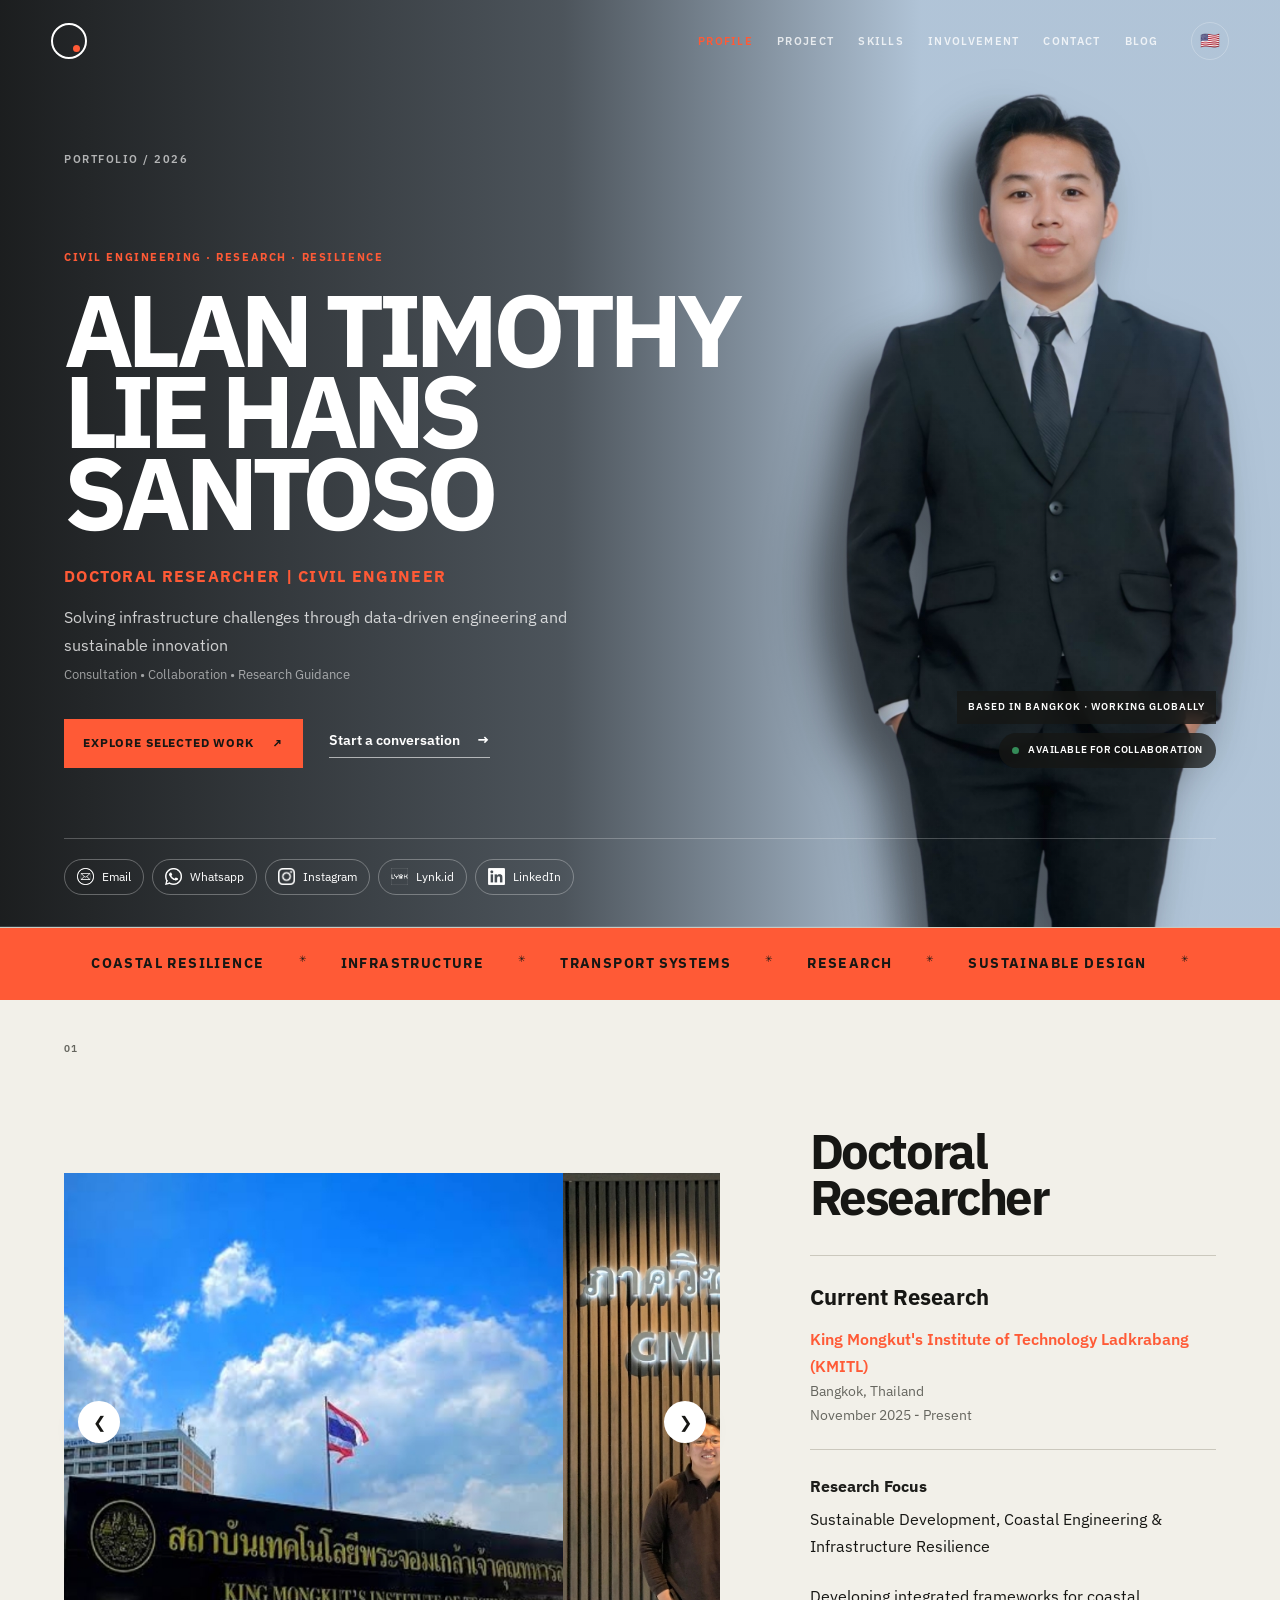
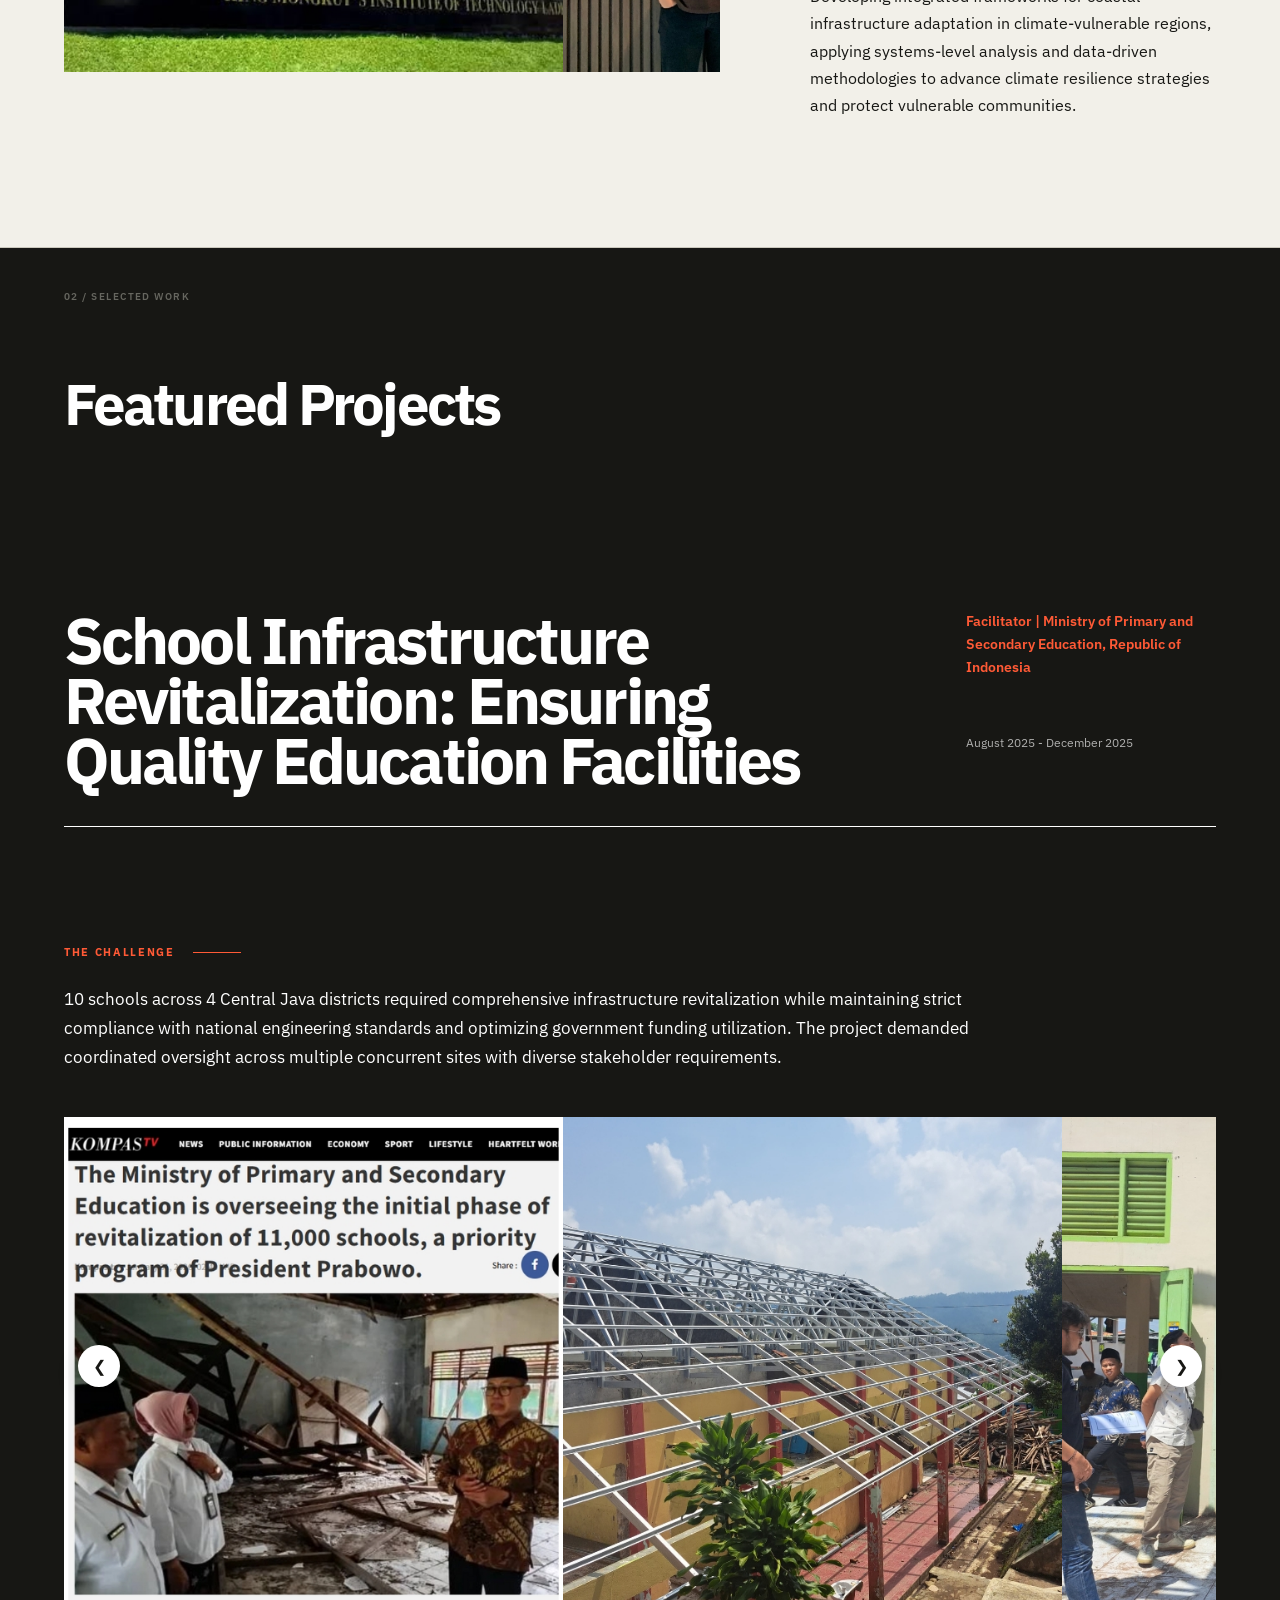
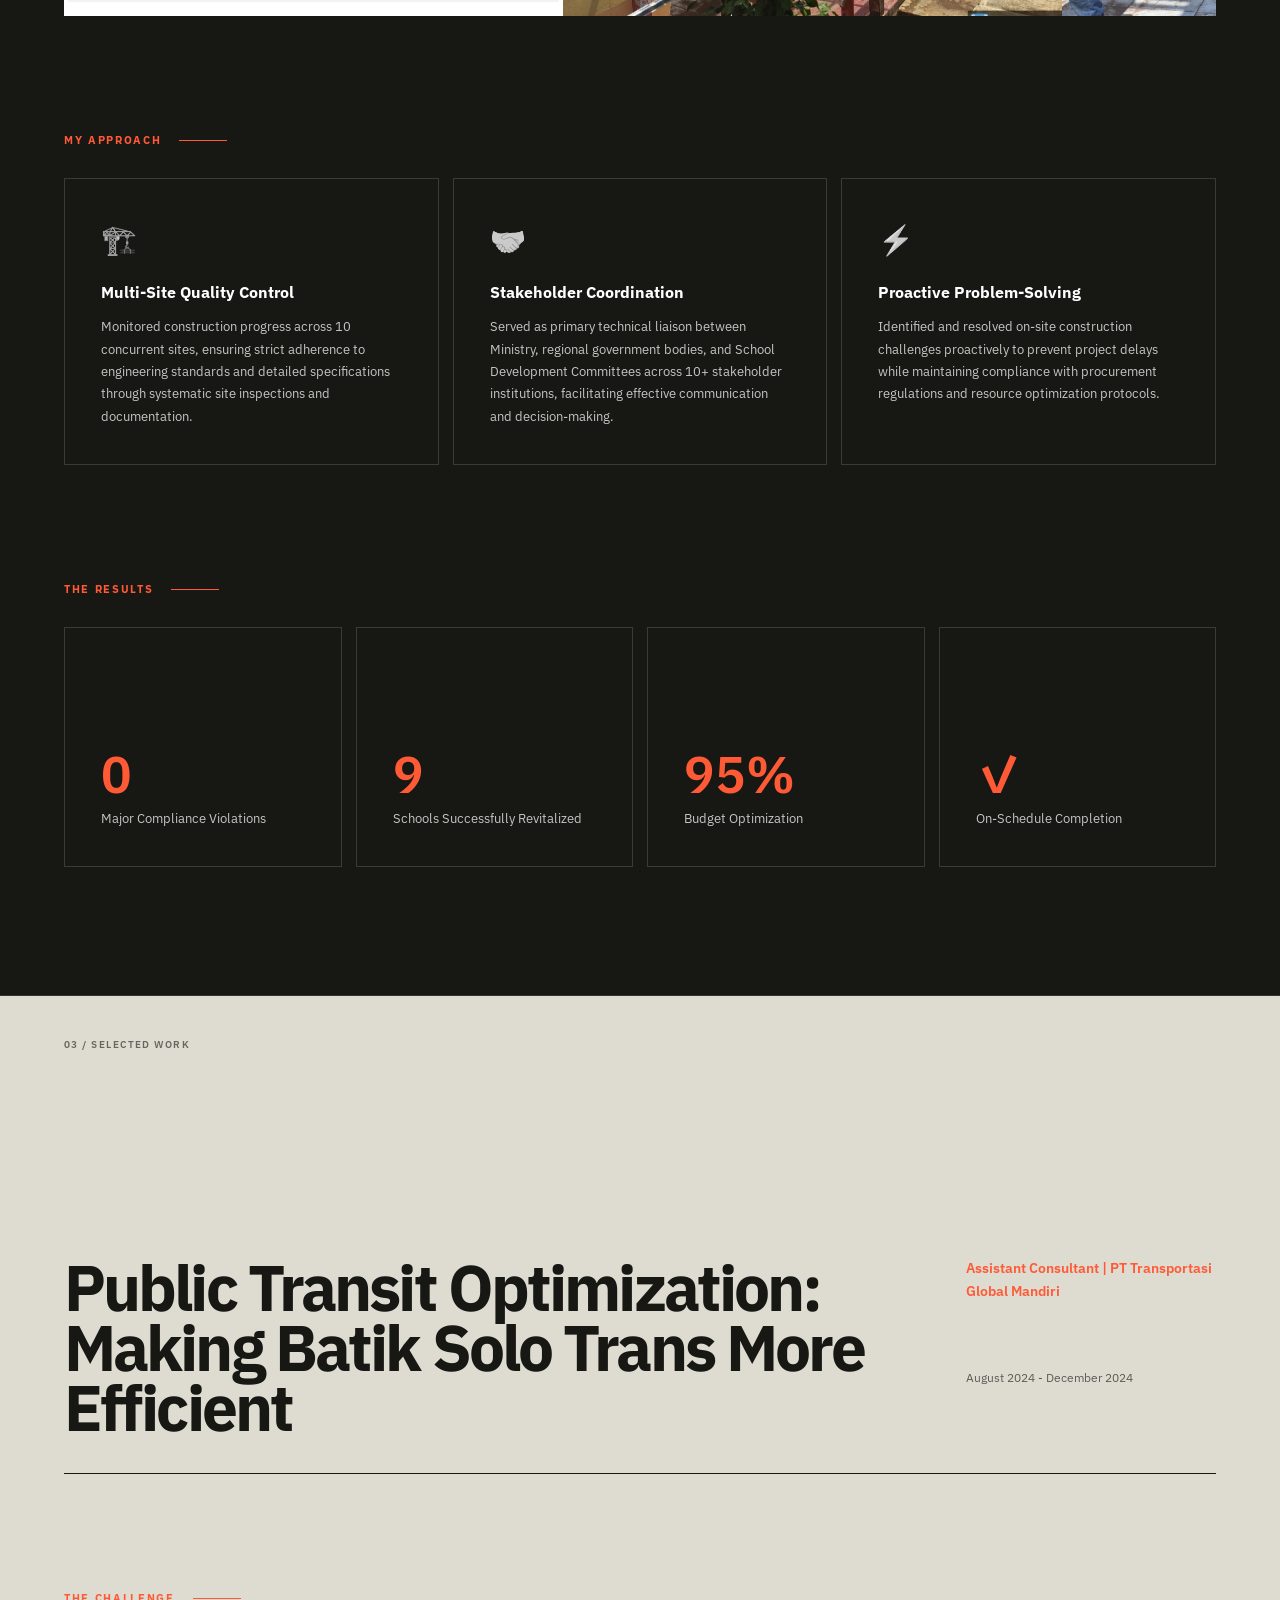
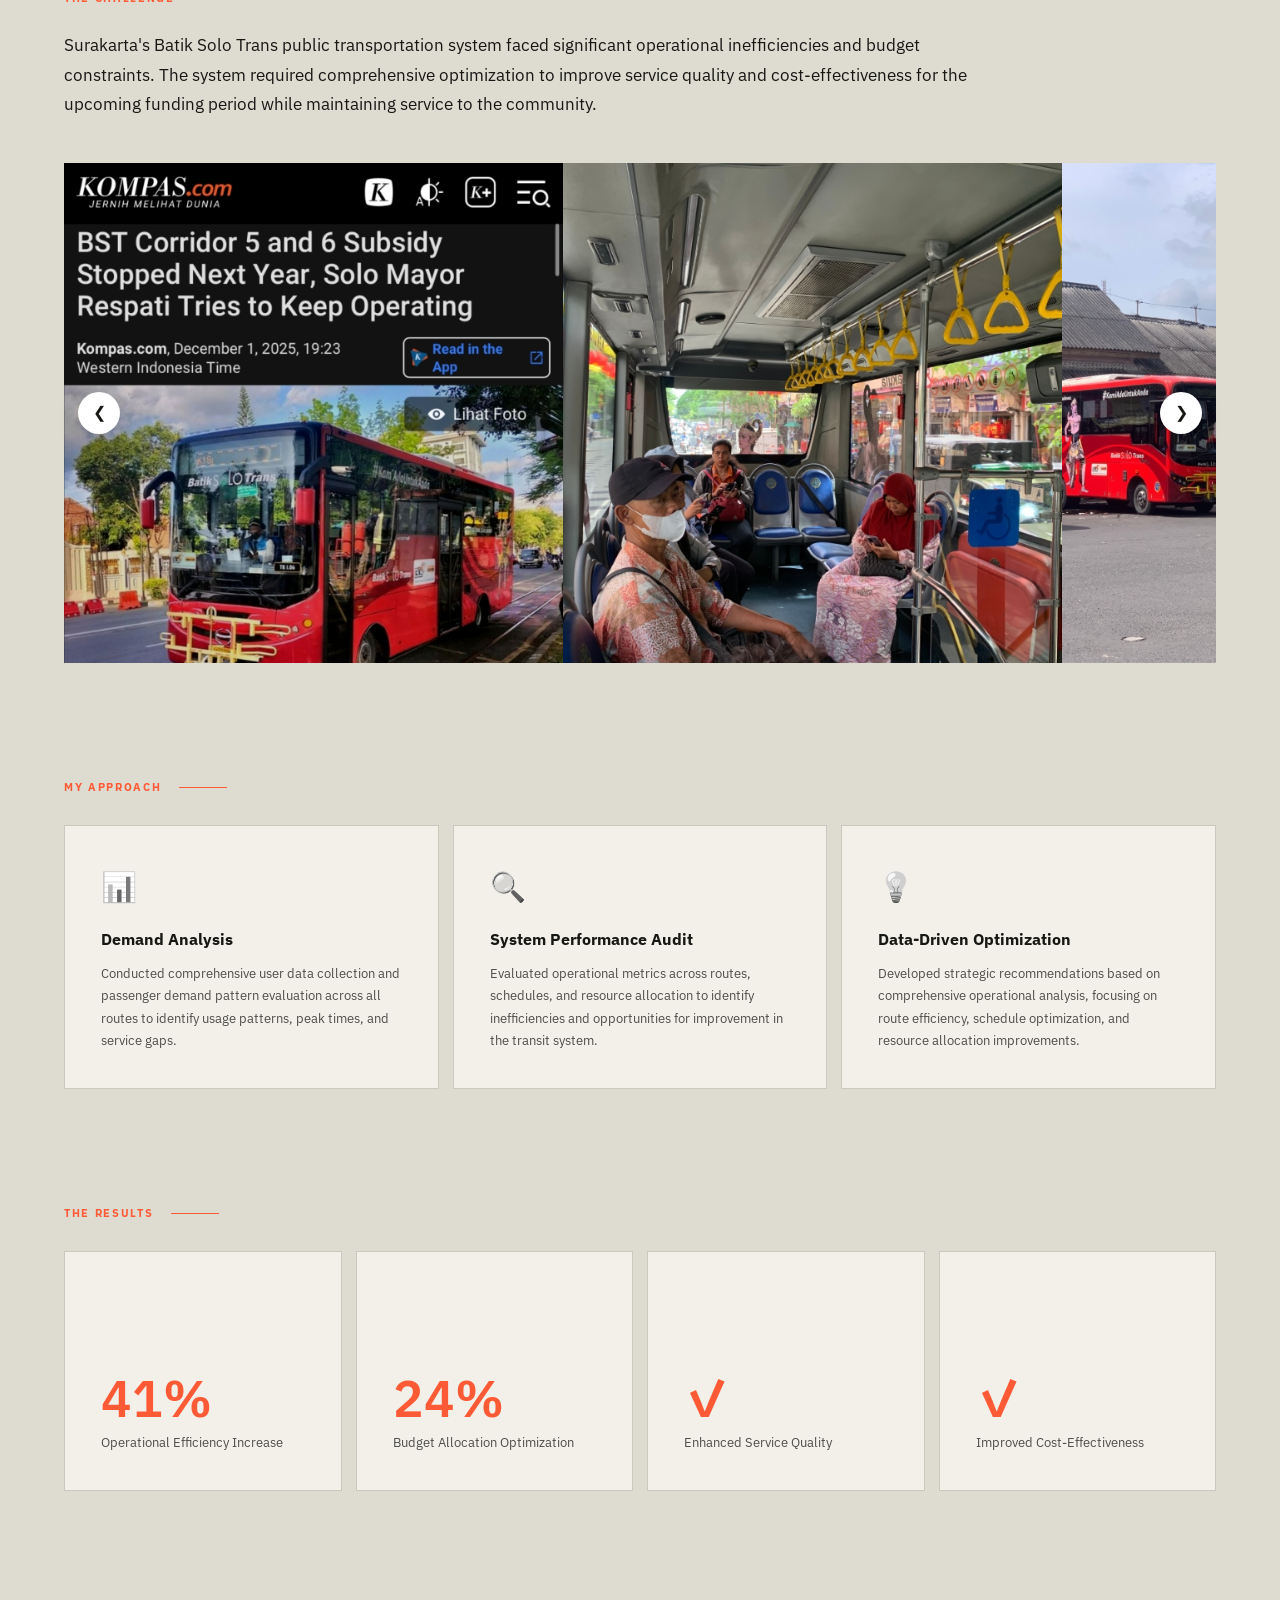
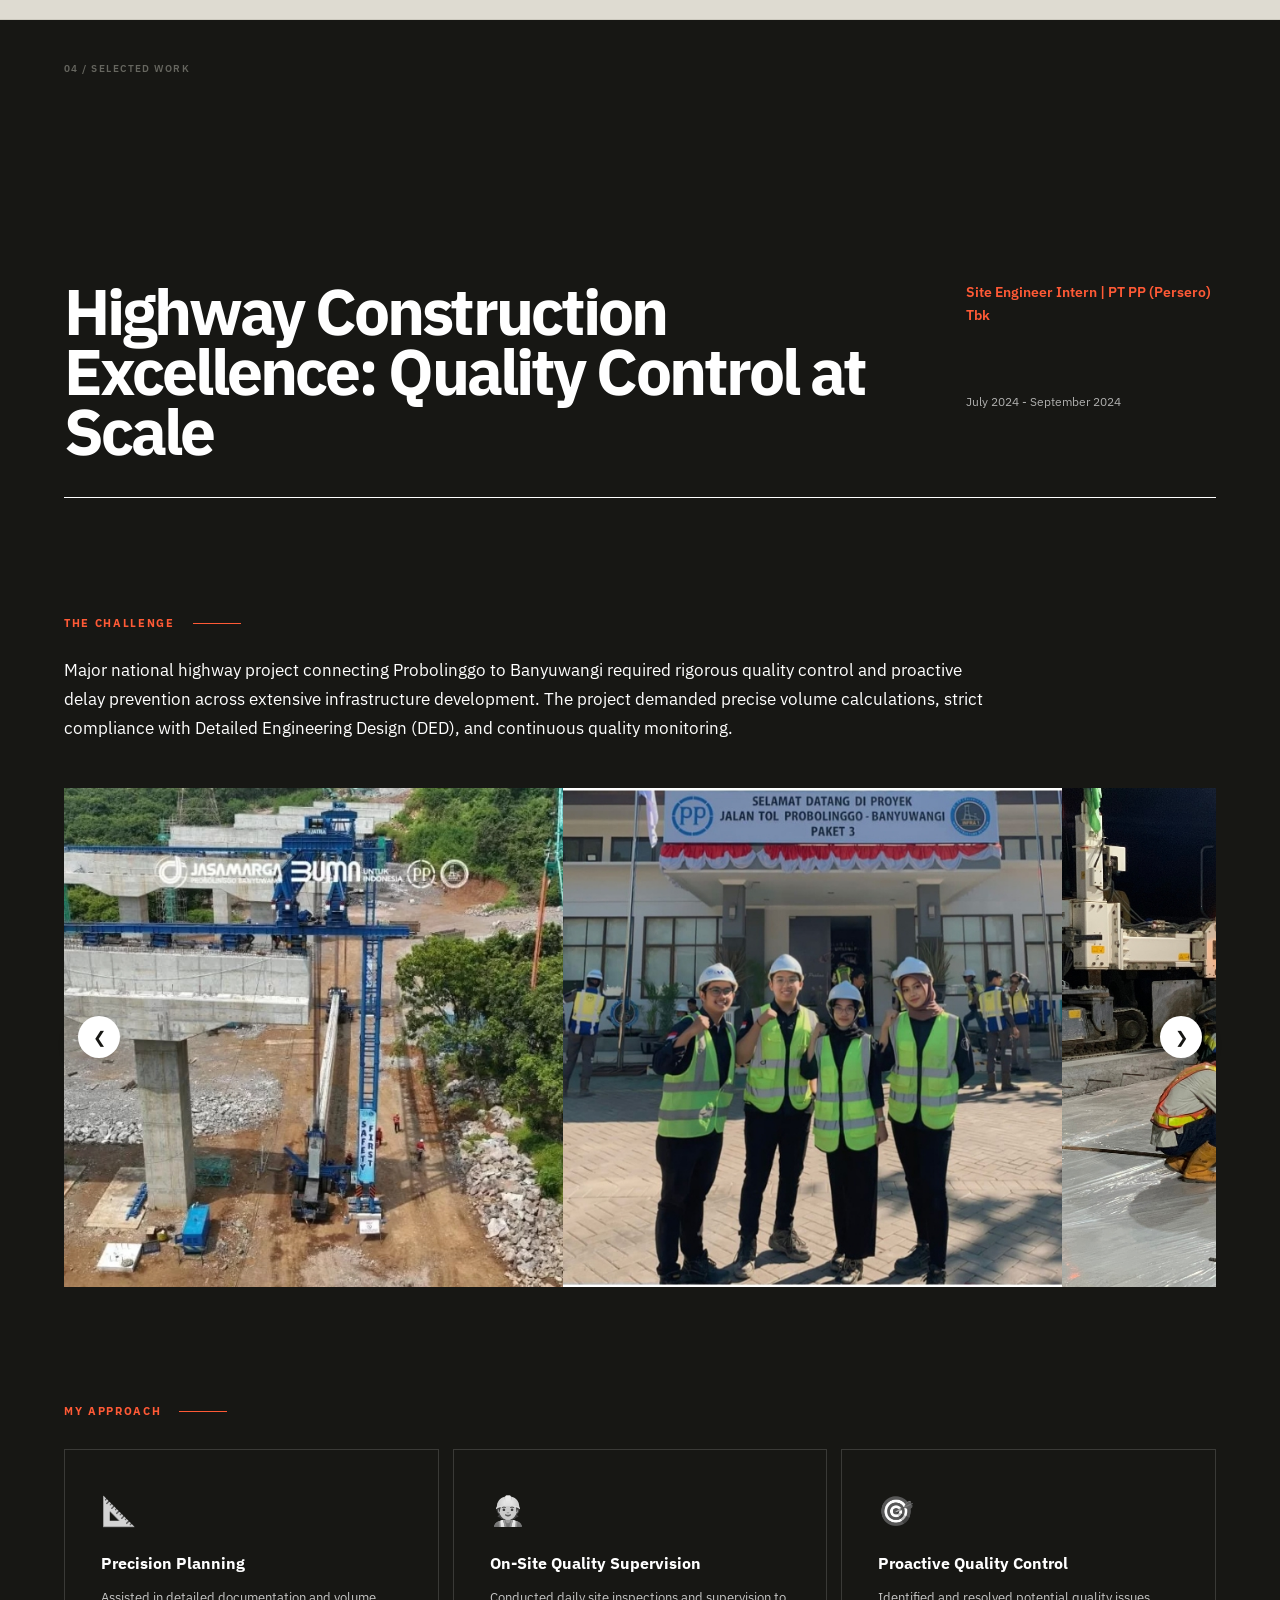
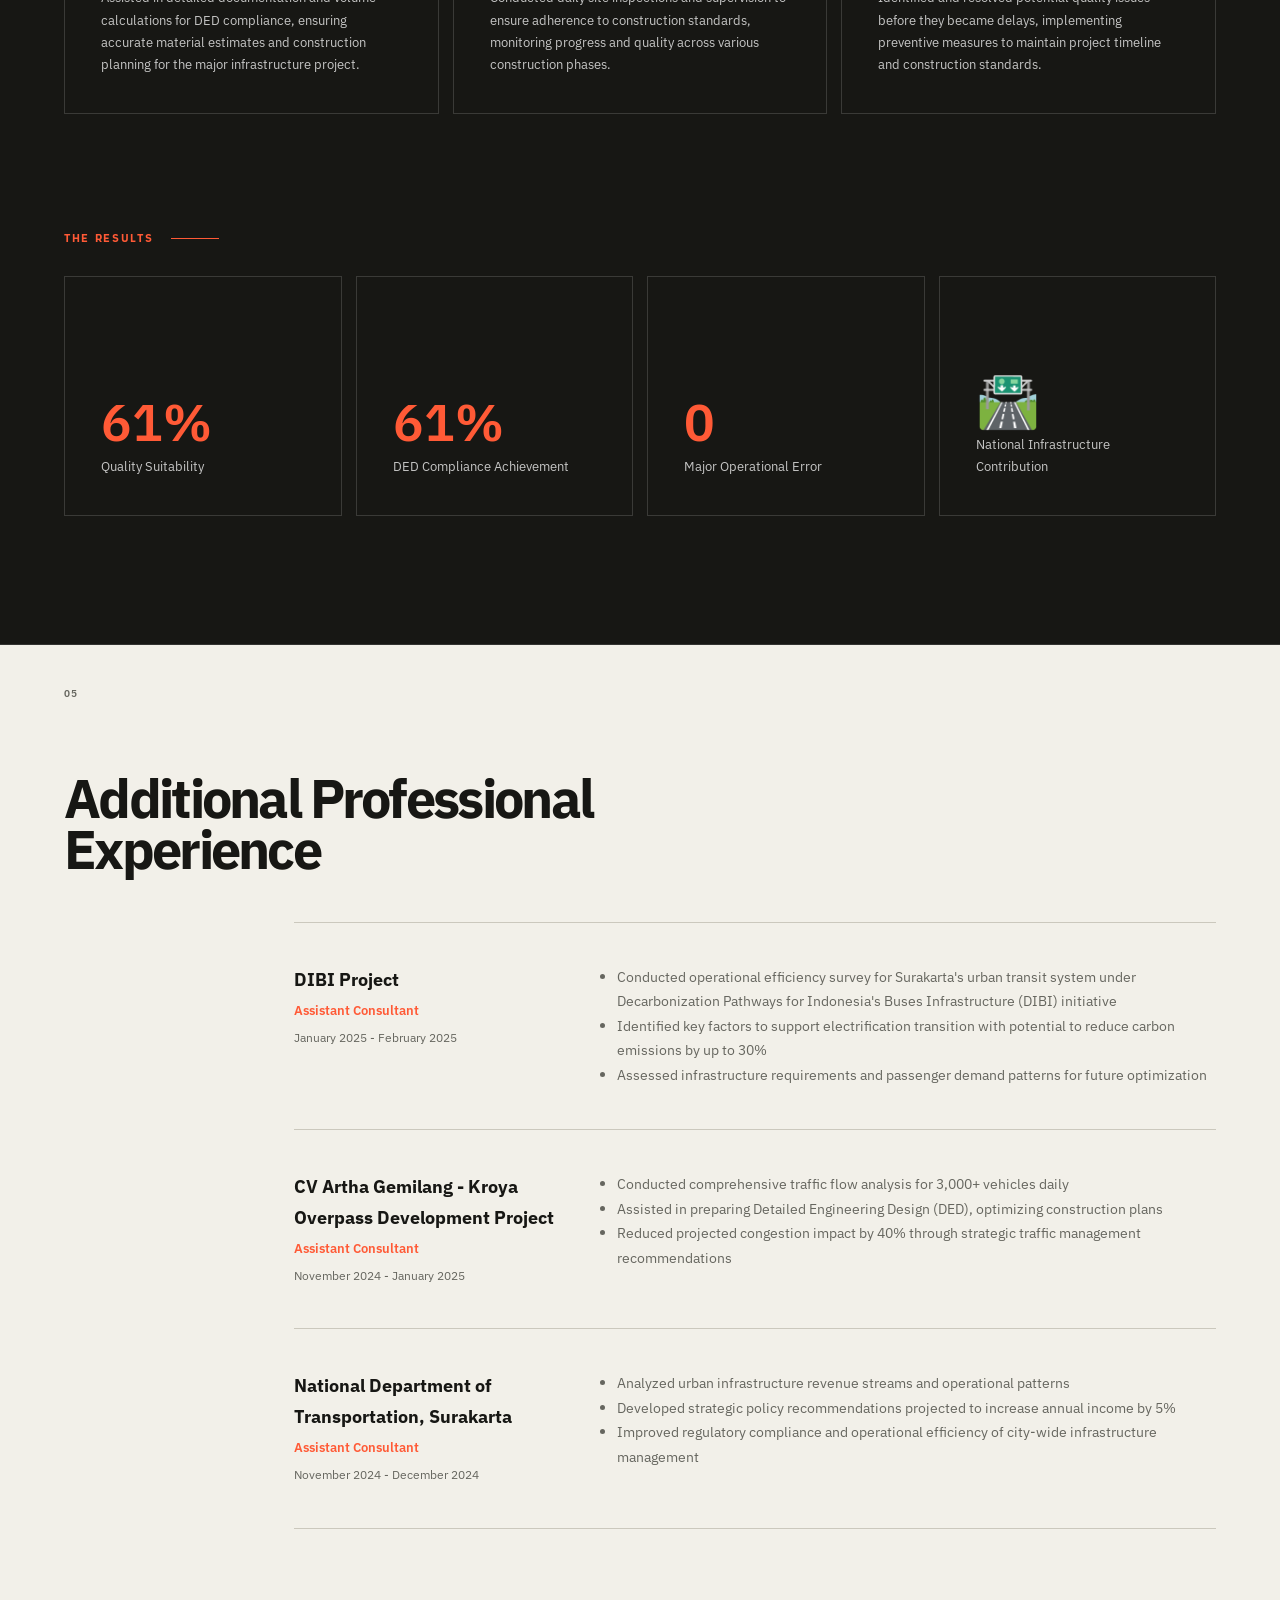
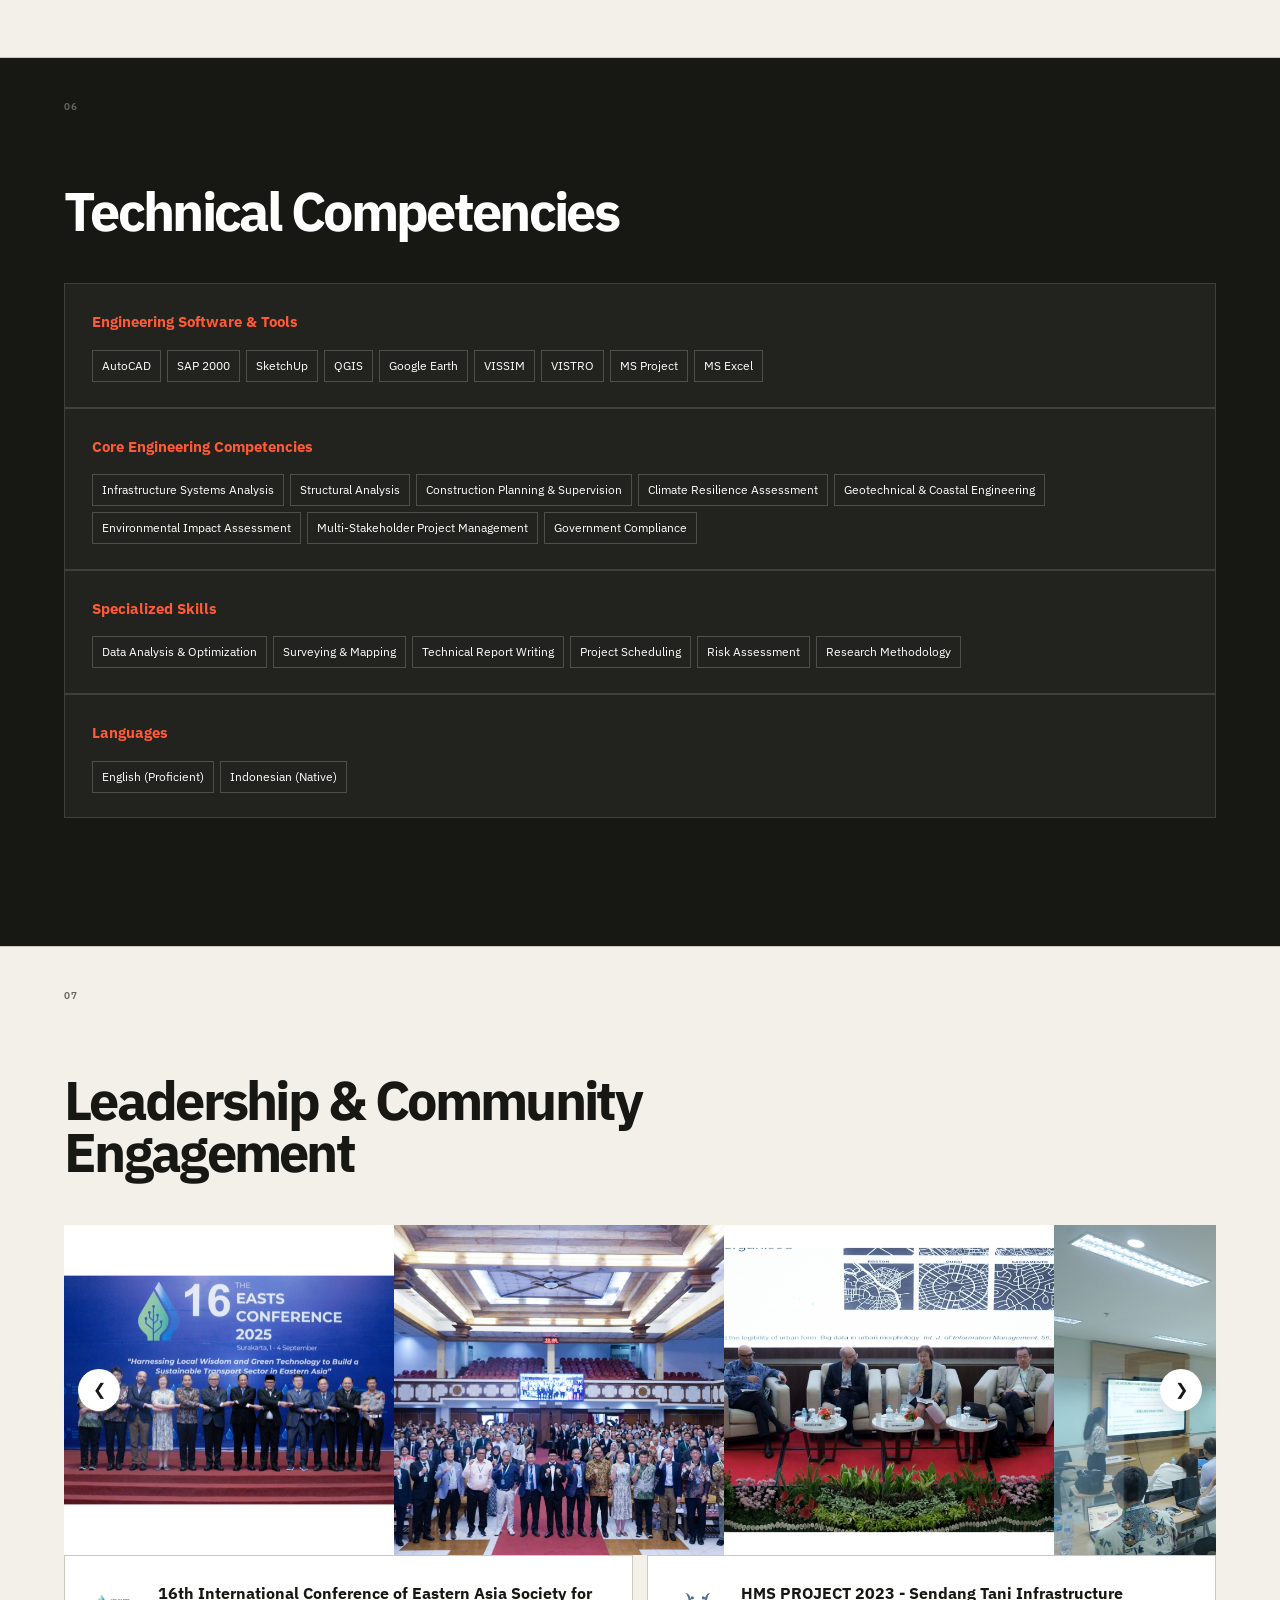
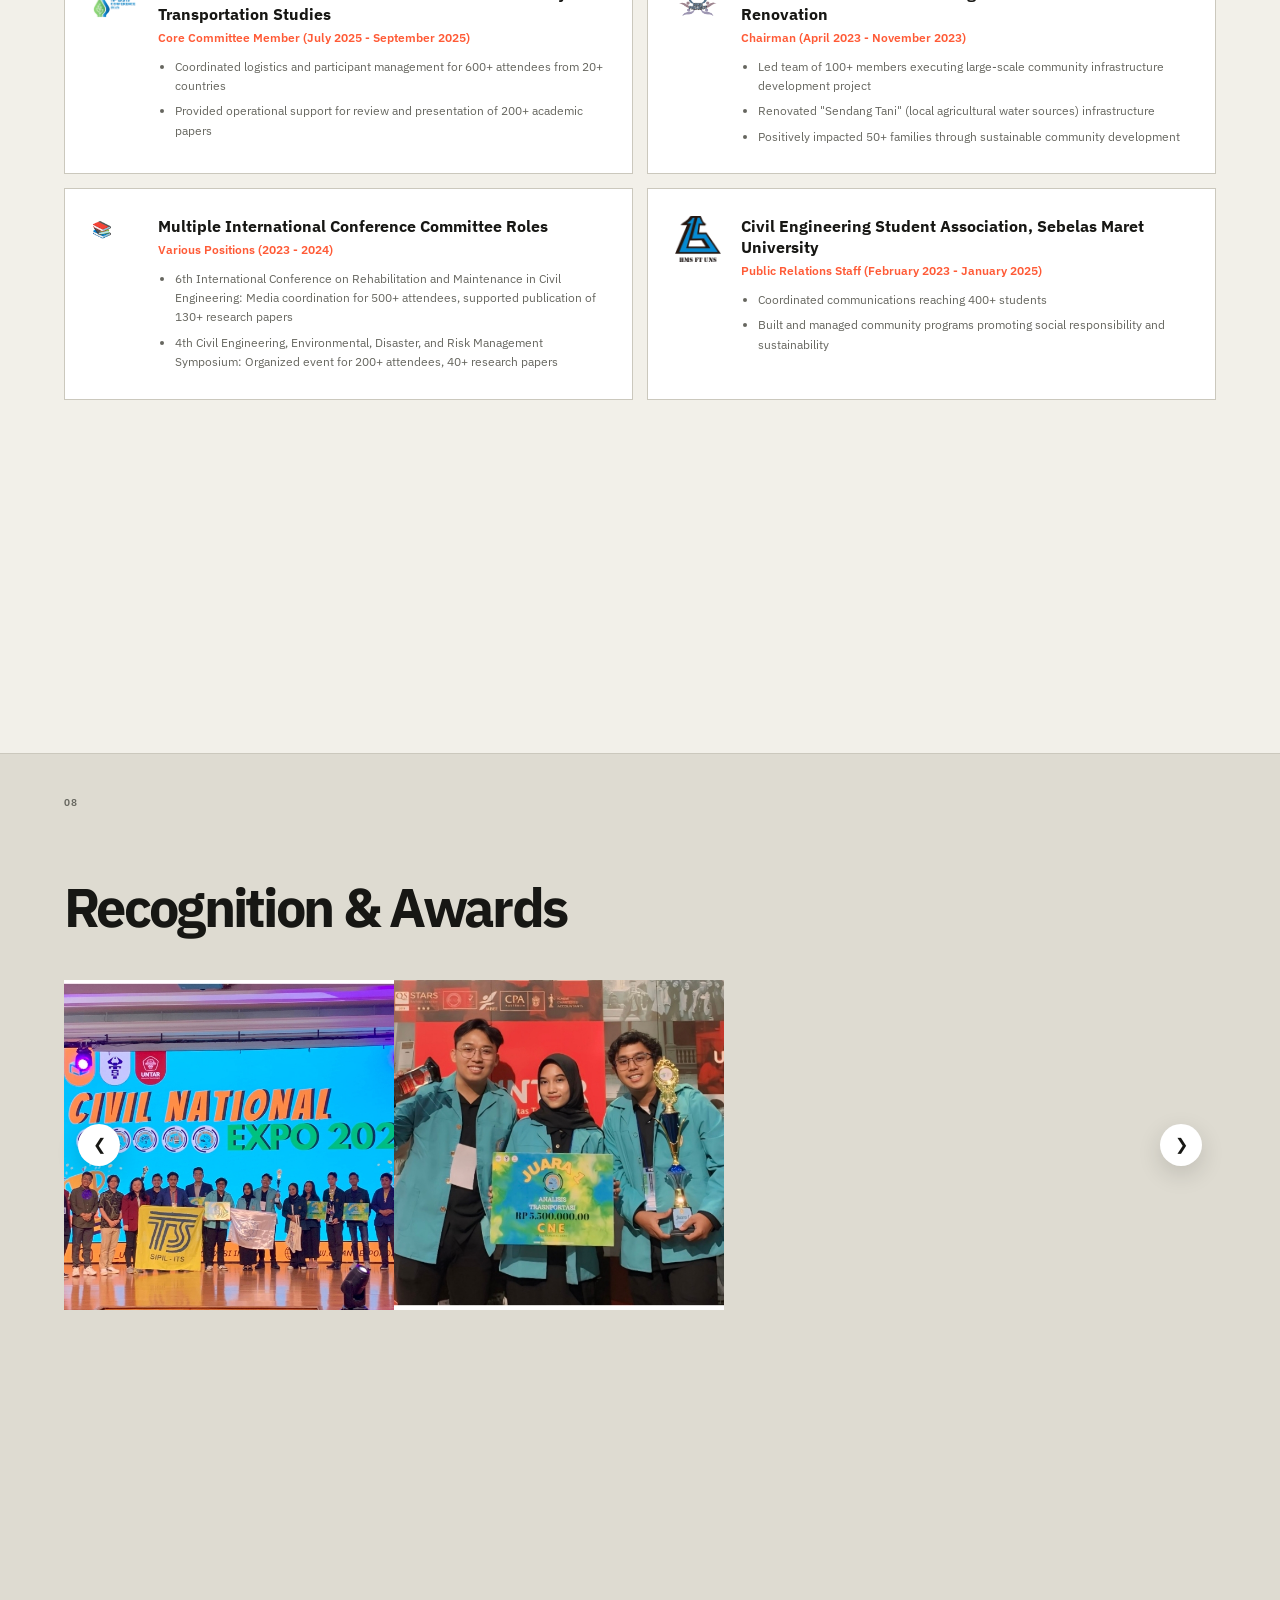
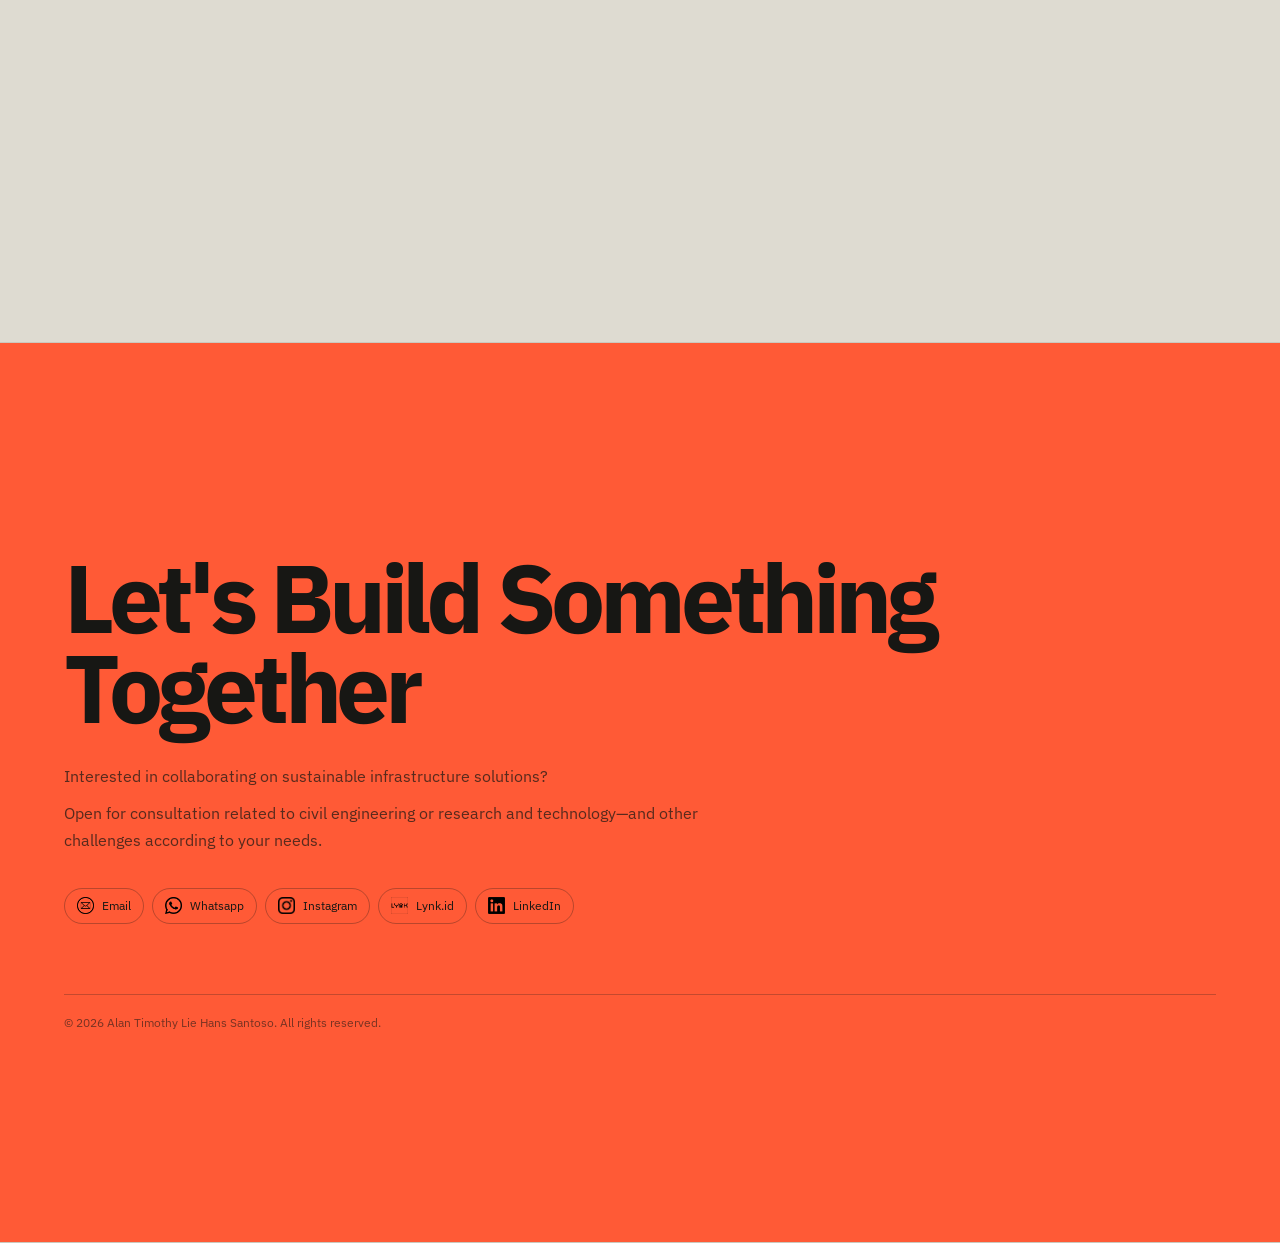
==== commit a10a95ed: "Merge branch 'claude/create-portfolio-website-Prtflo' into codex/update-portfolio-with-new-template-" ====
--- a/index.html
+++ b/index.html
@@ -711,6 +711,17 @@
         </div>
     </section>
 
+    <aside class="section-rail" aria-label="Page sections">
+        <span class="section-rail-progress" aria-hidden="true"></span>
+        <a href="#research"><span>01</span><b>Research</b></a>
+        <a href="#project-ministry"><span>02</span><b>Projects</b></a>
+        <a href="#other-experience"><span>05</span><b>Experience</b></a>
+        <a href="#skills"><span>06</span><b>Skills</b></a>
+        <a href="#involvement"><span>07</span><b>Community</b></a>
+        <a href="#achievements"><span>08</span><b>Awards</b></a>
+        <a href="#contact"><span>09</span><b>Contact</b></a>
+    </aside>
+
     <script src="i18n.js"></script>
     <script src="script.js"></script>
     <dialog class="image-lightbox" id="image-lightbox" aria-label="Expanded portfolio image">
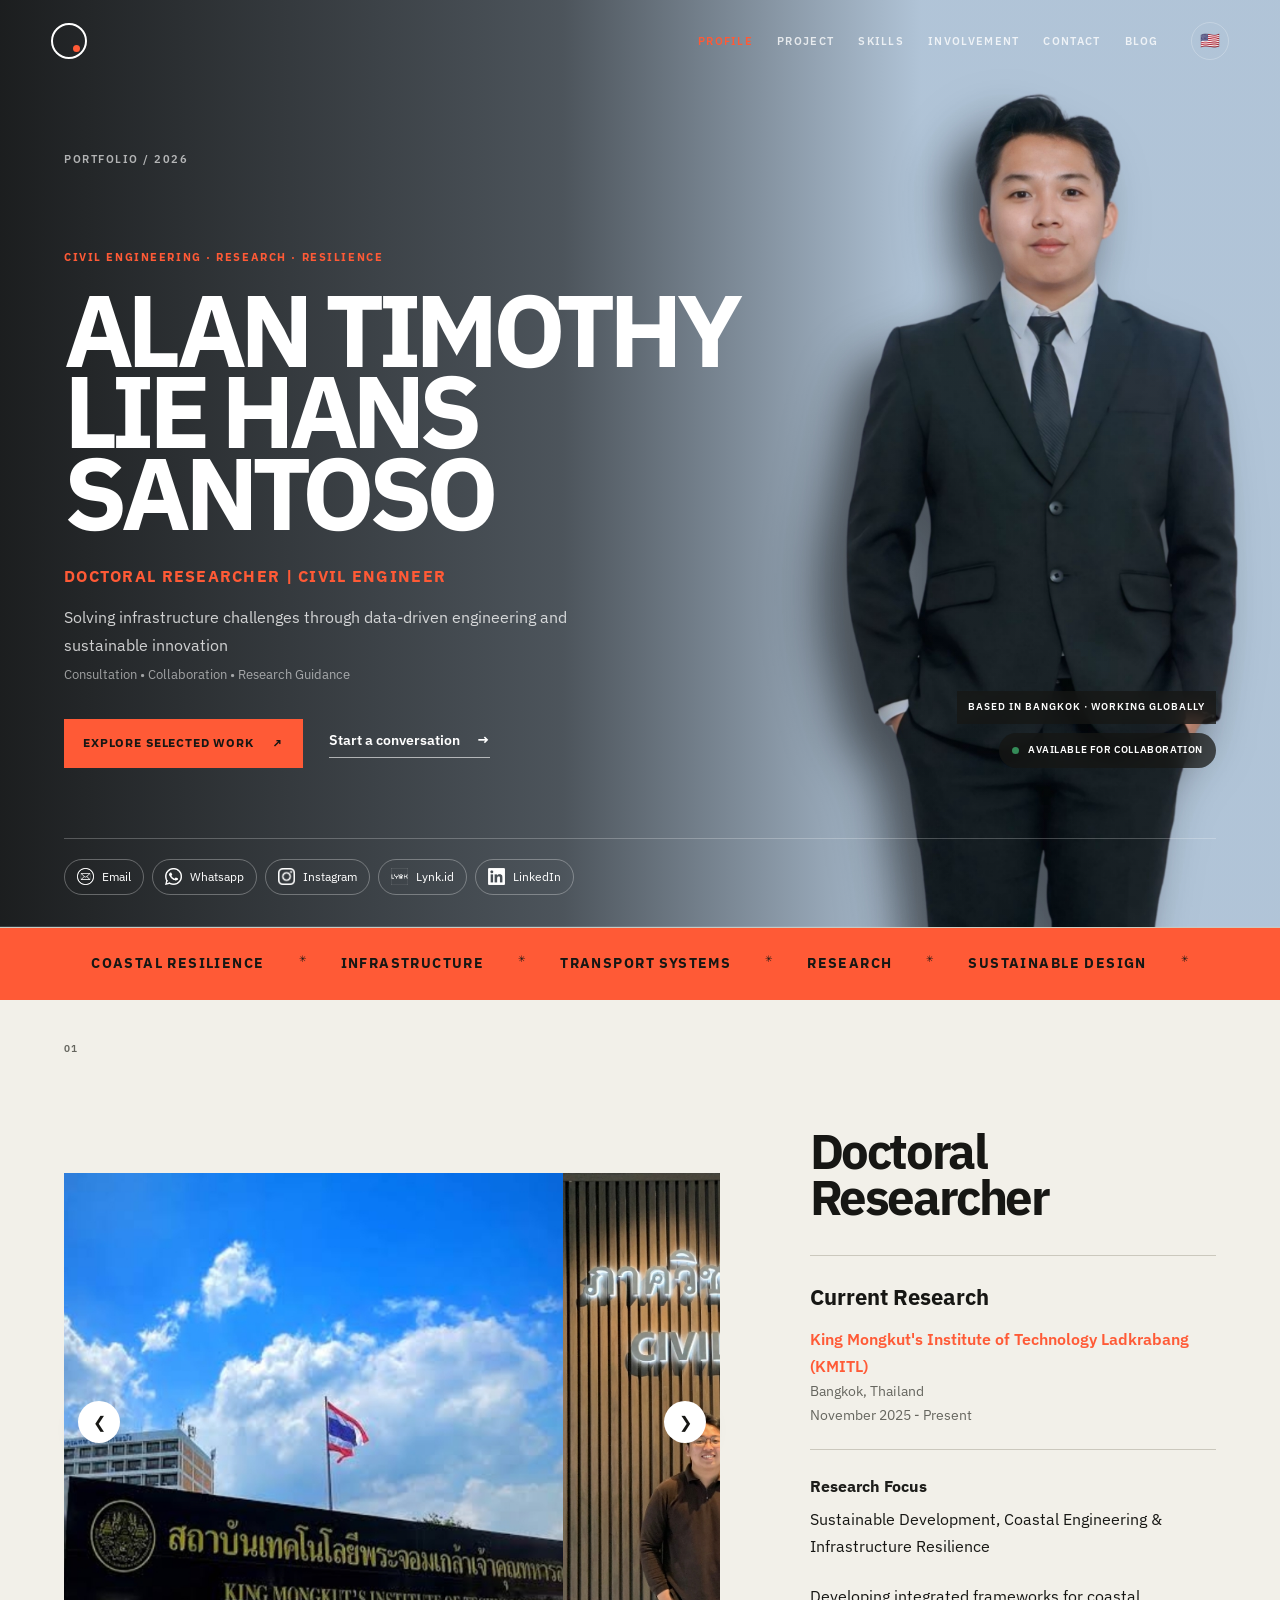
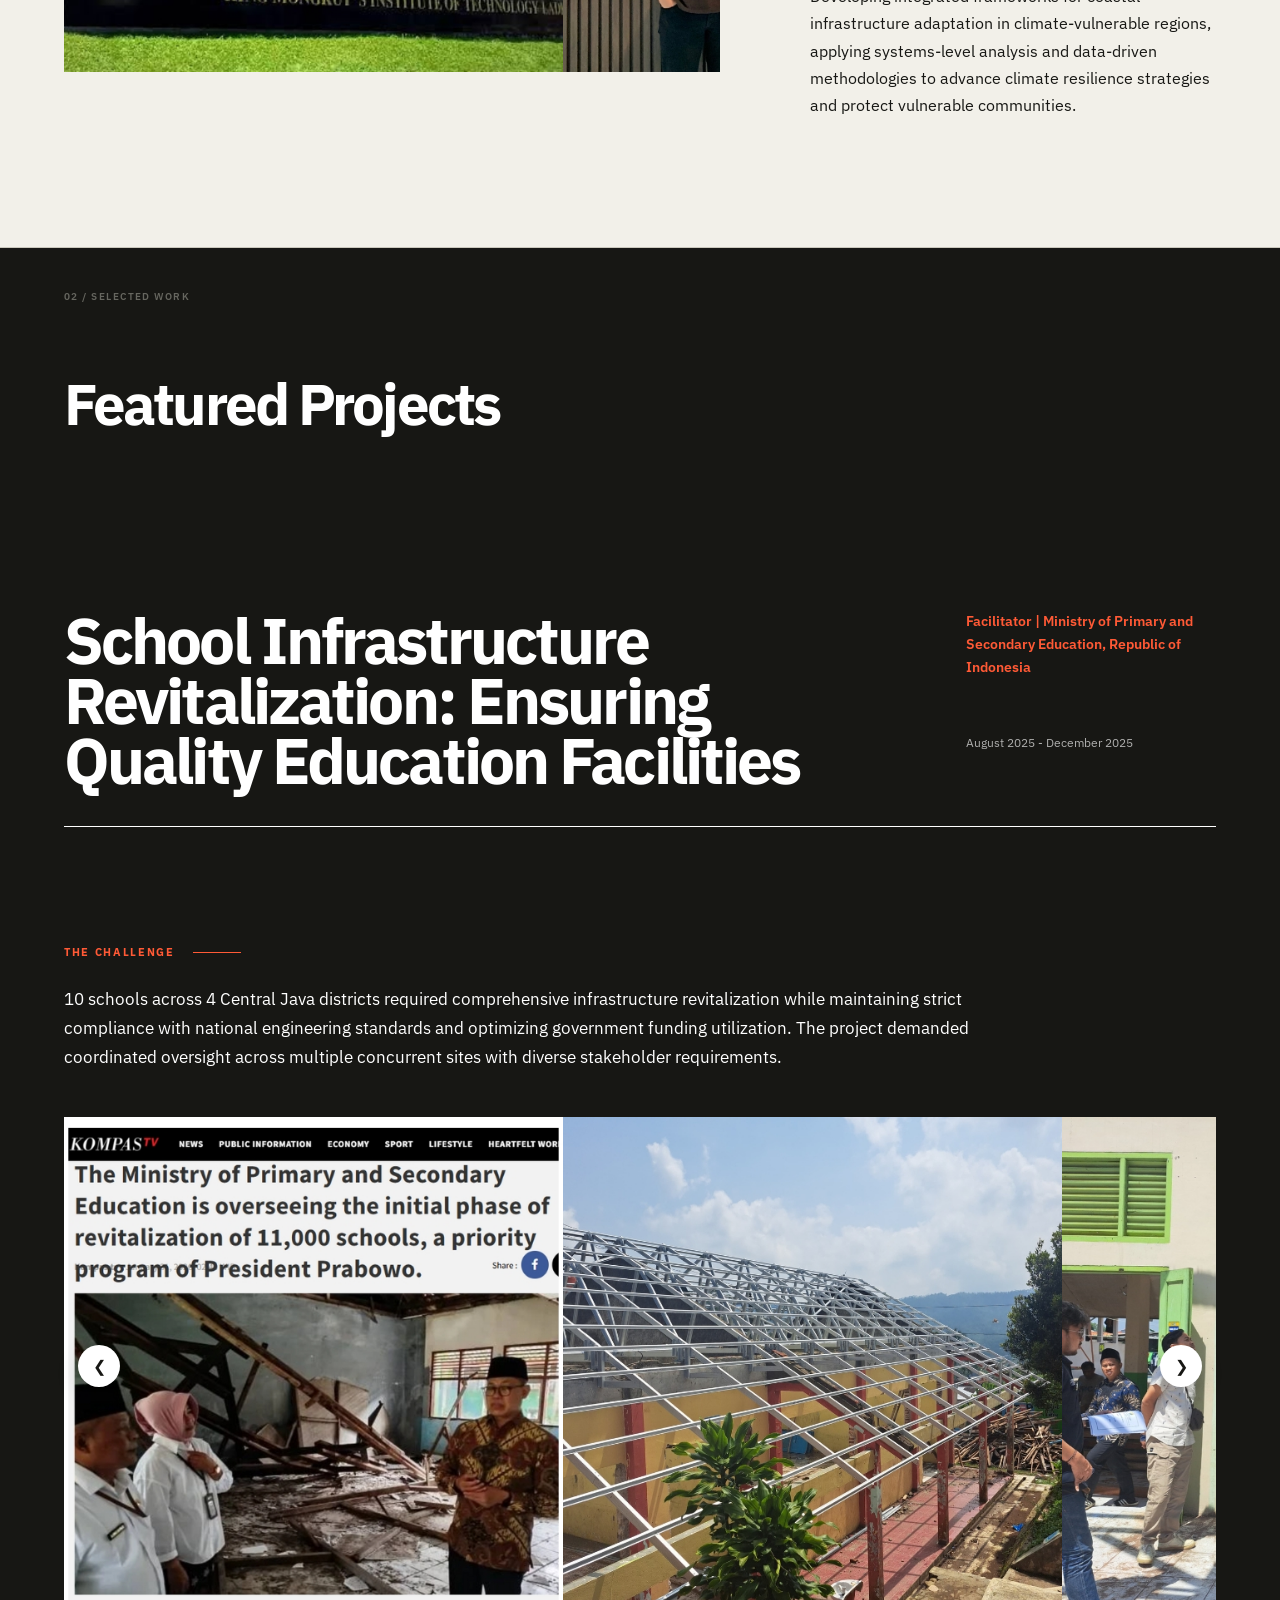
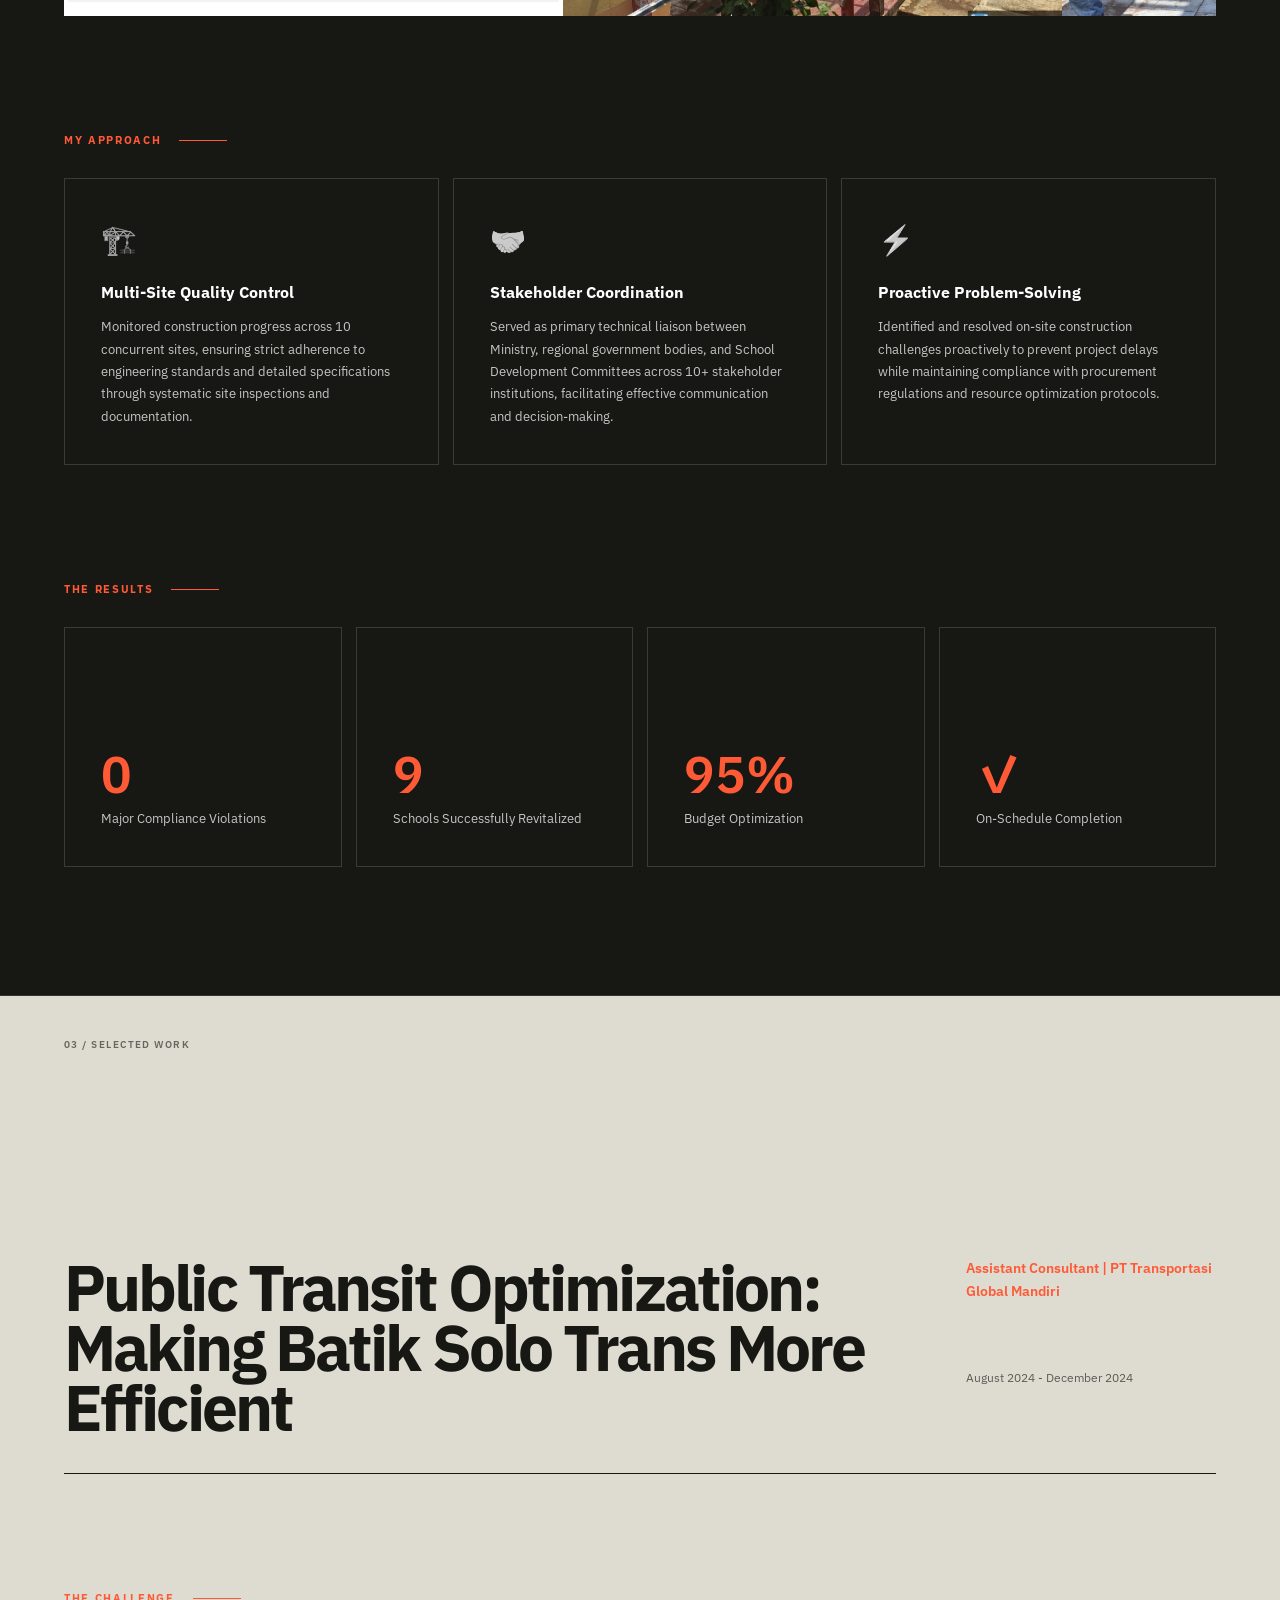
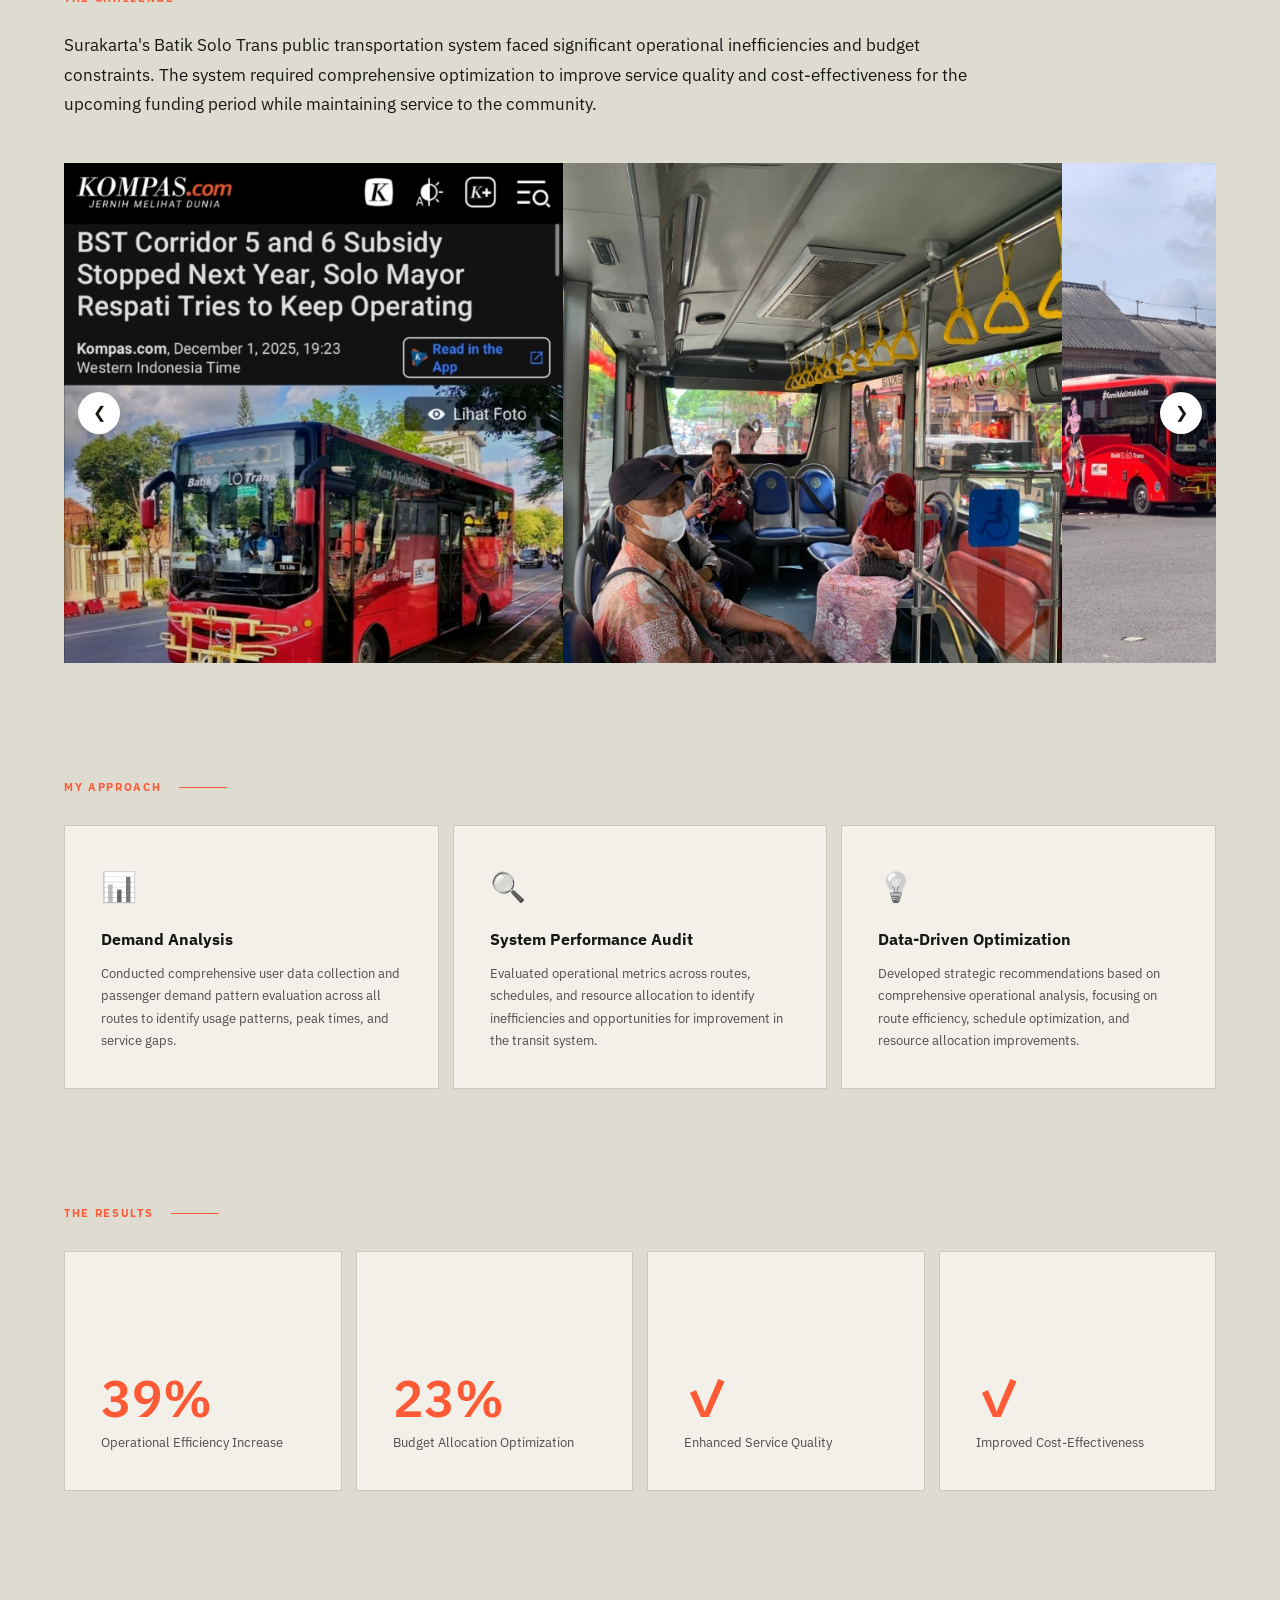
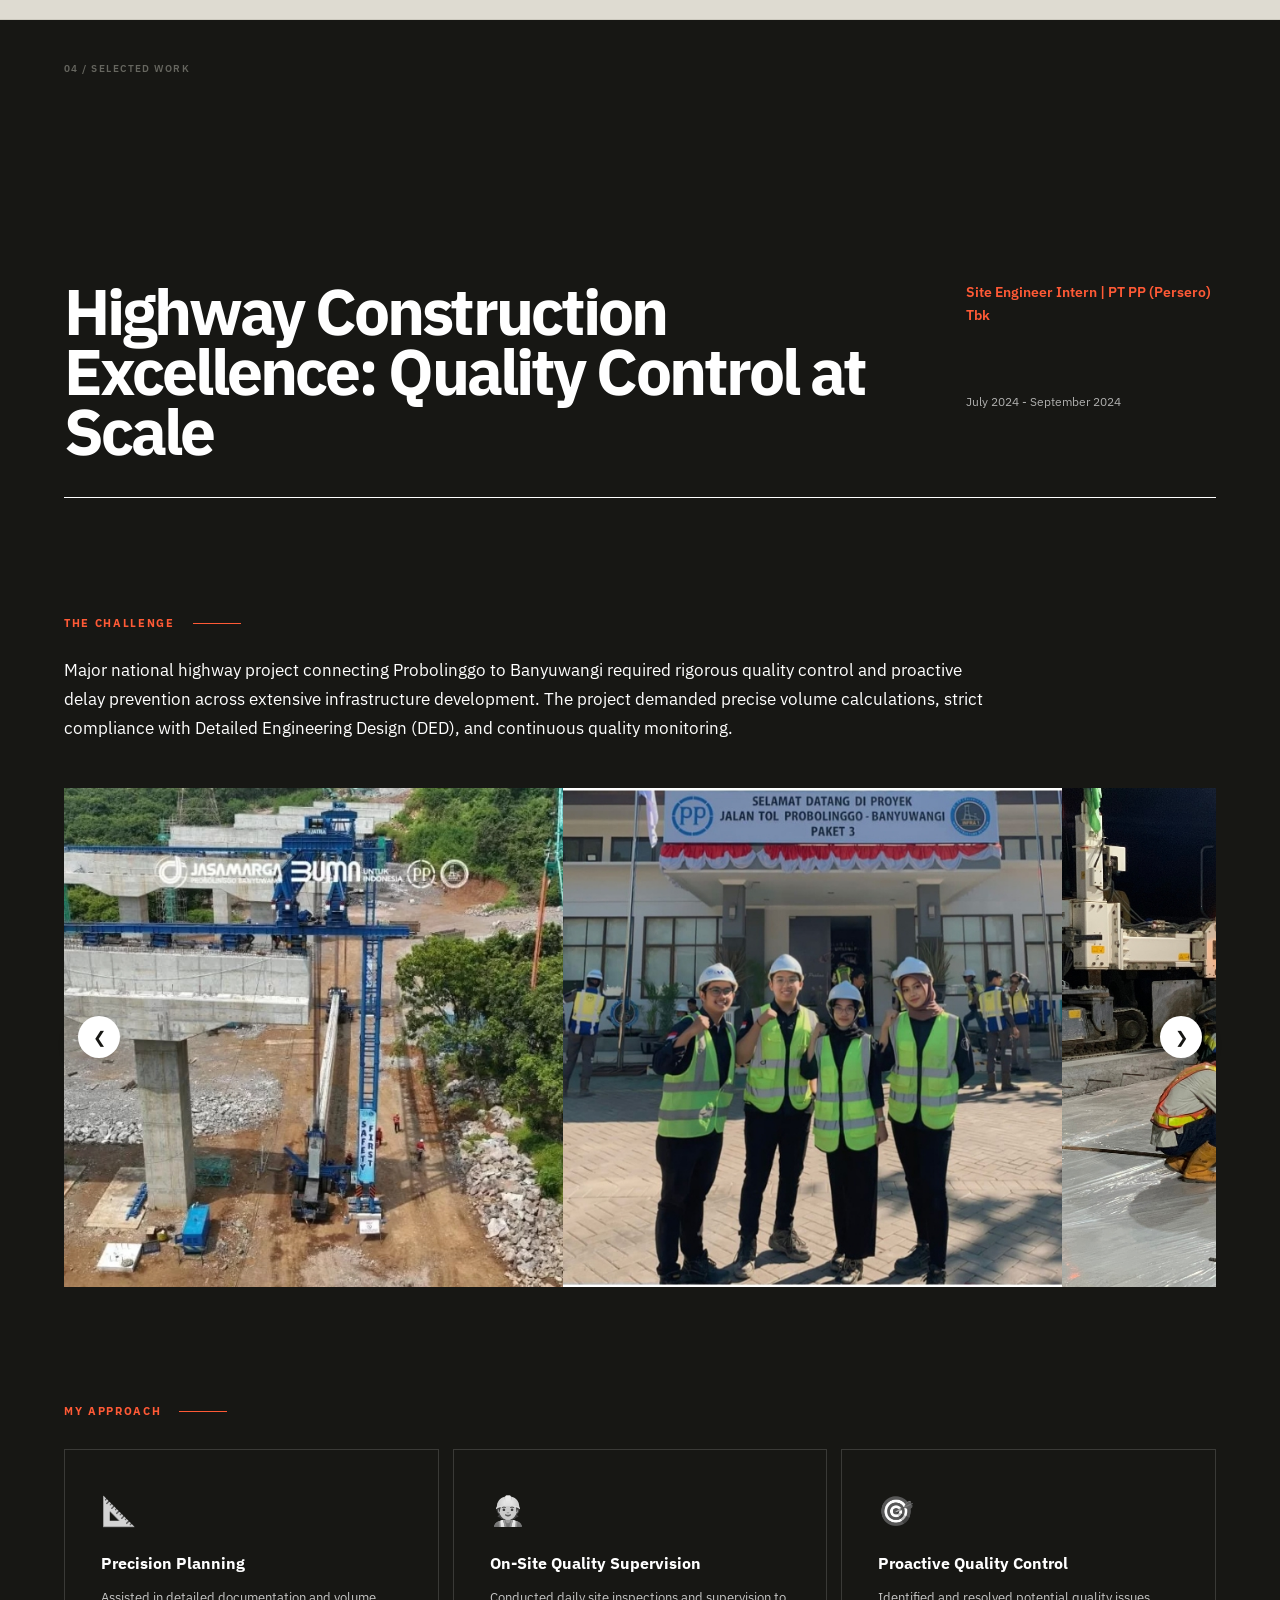
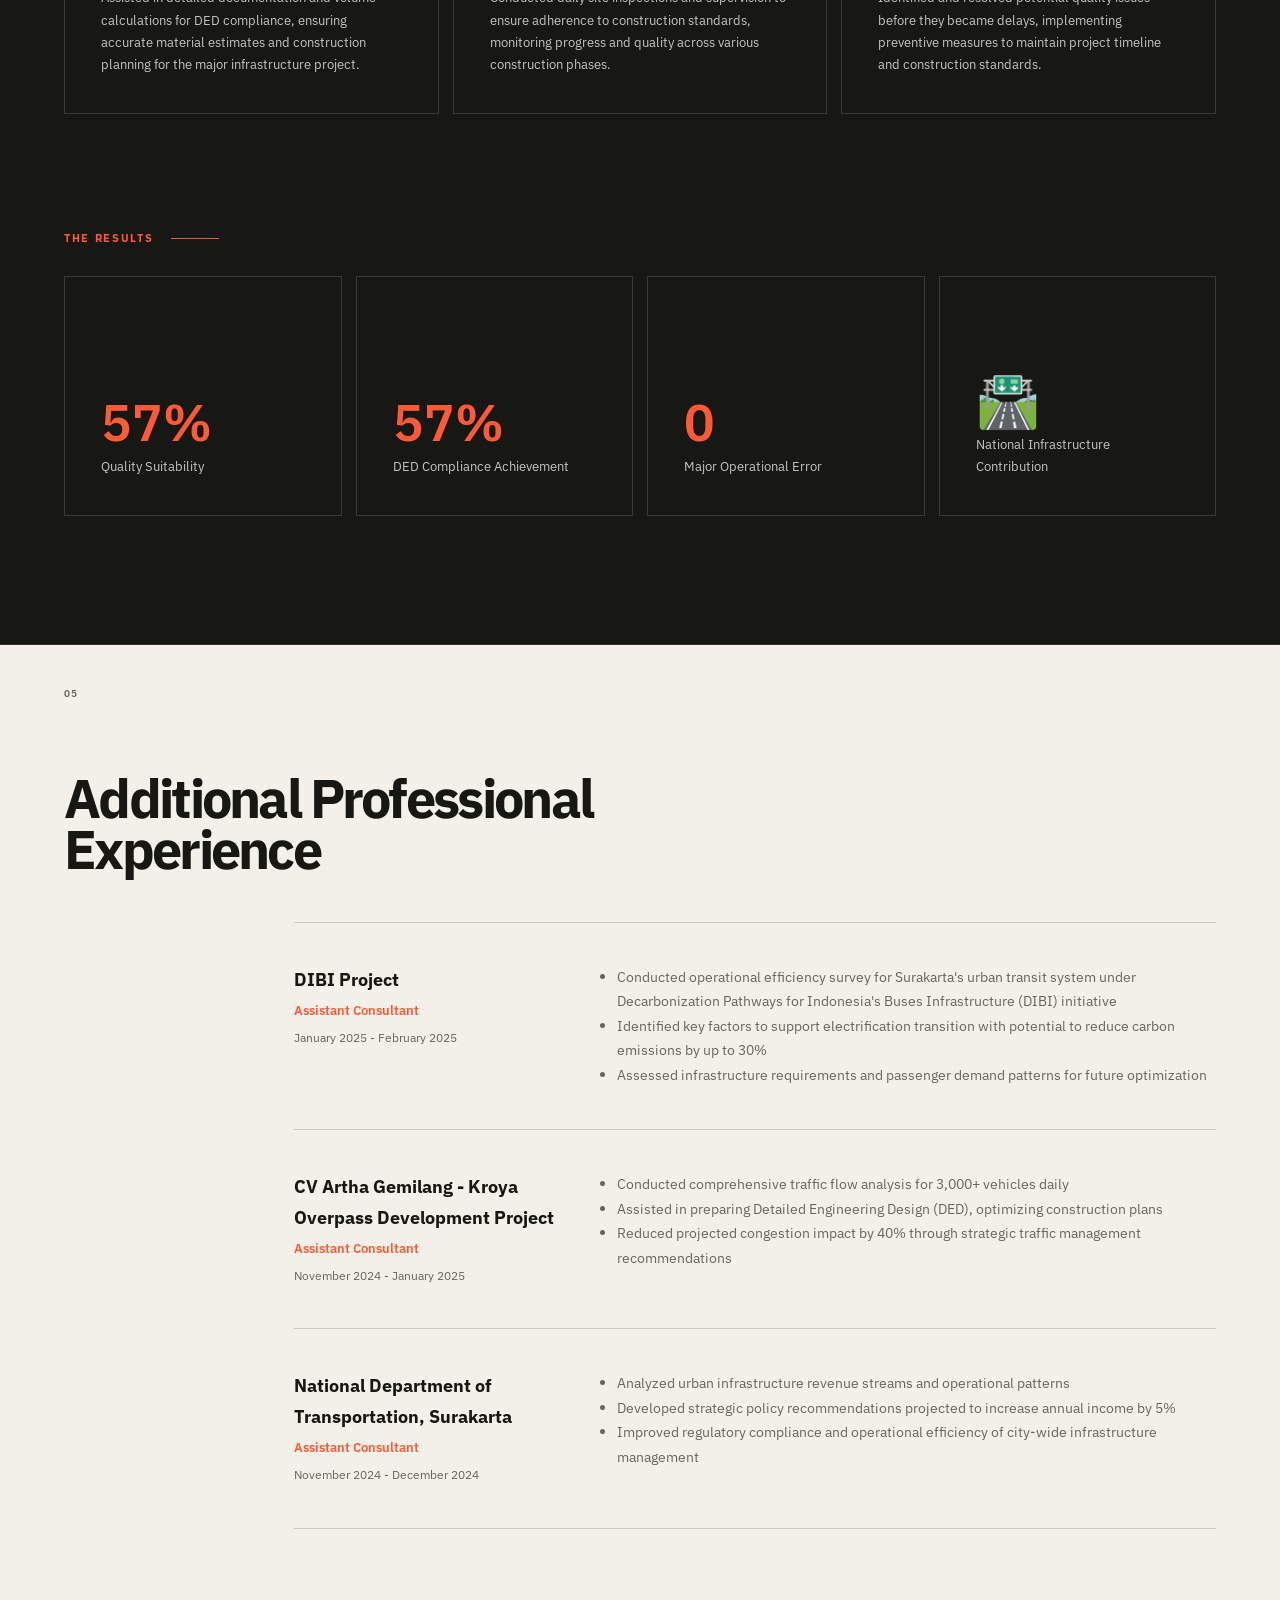
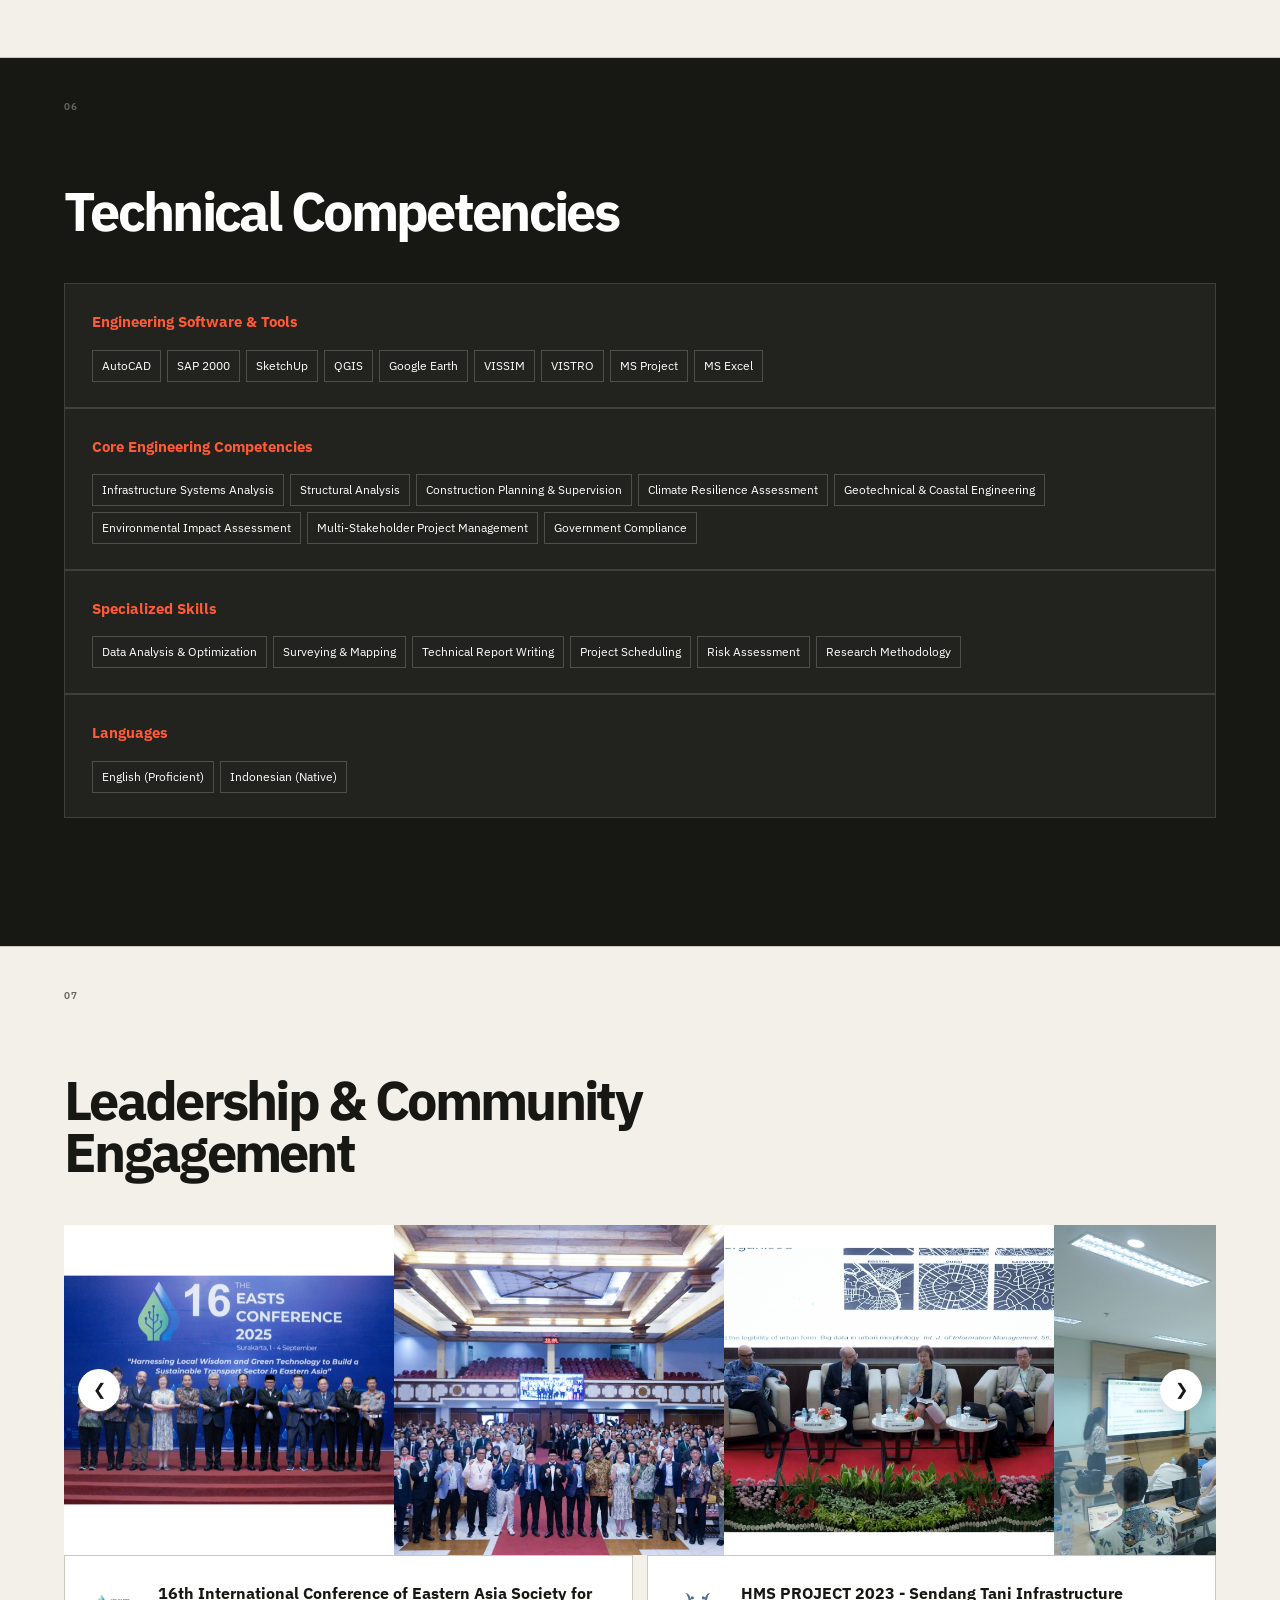
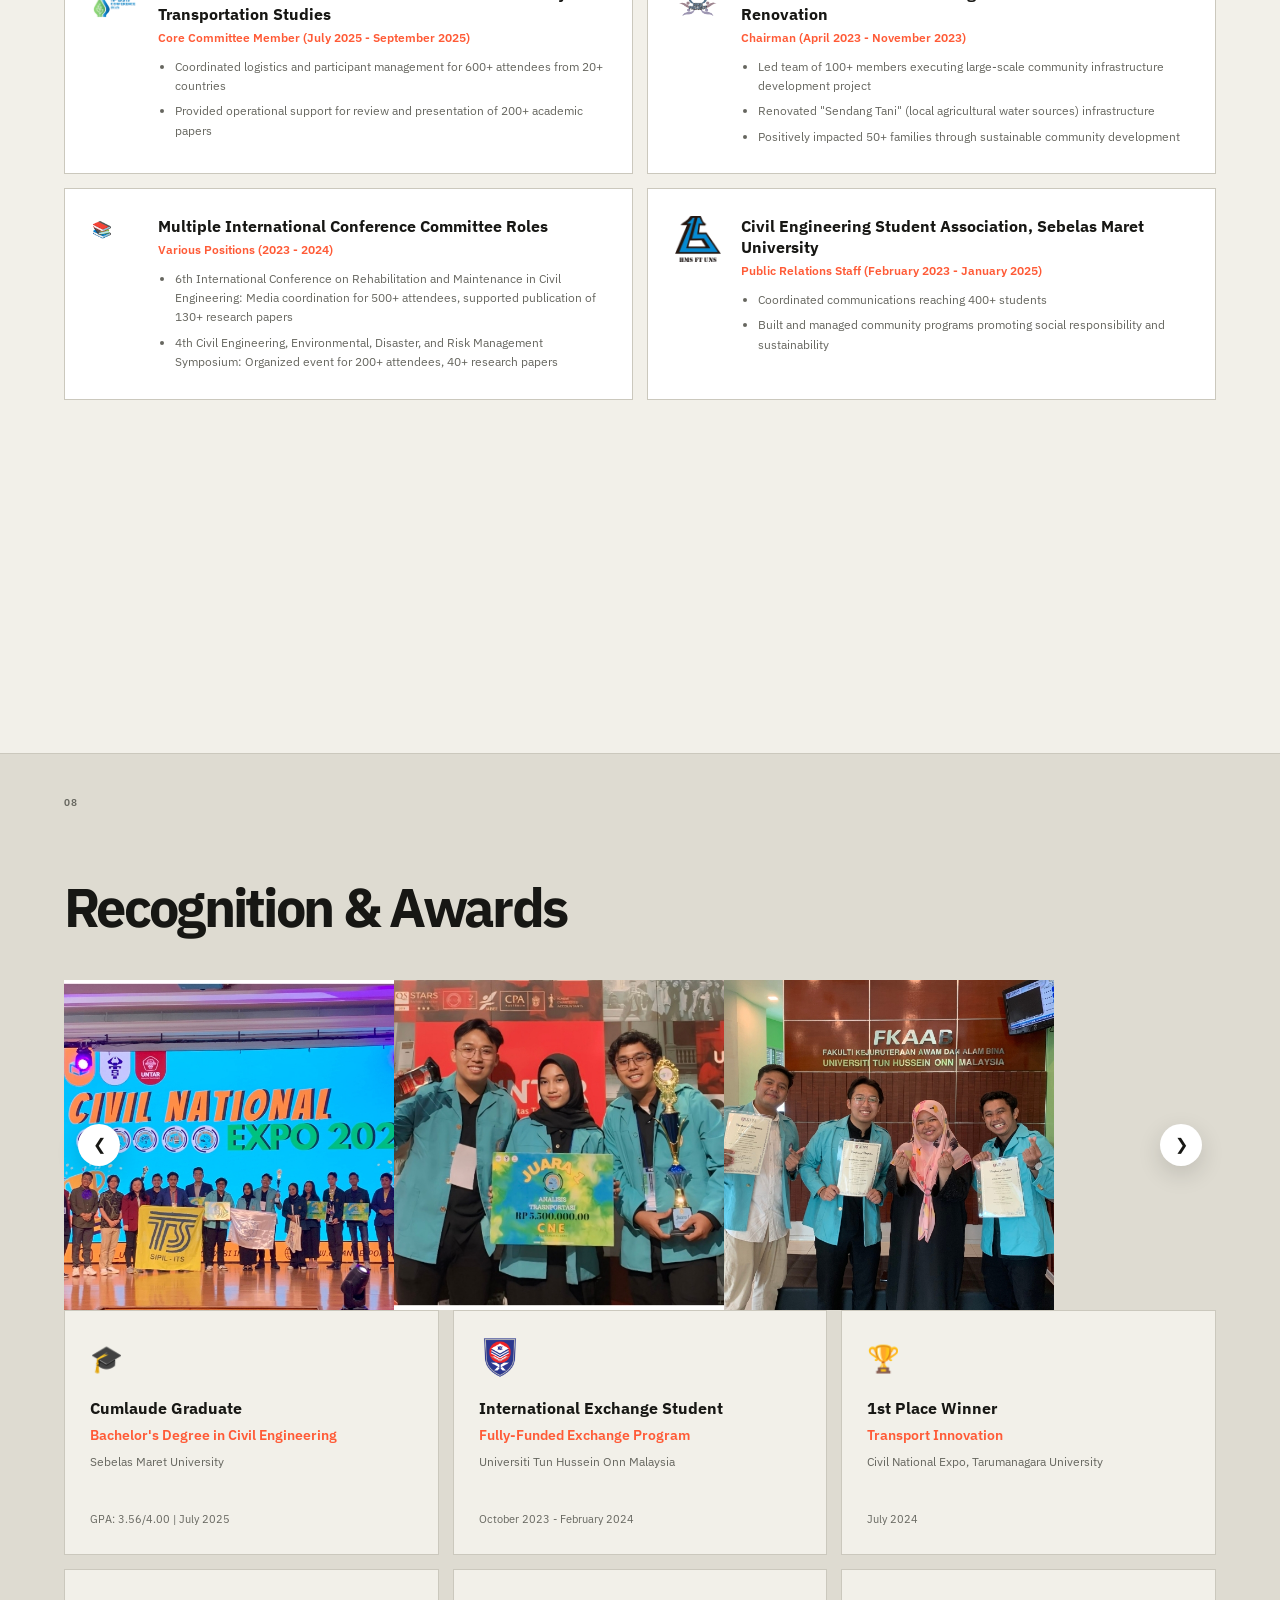
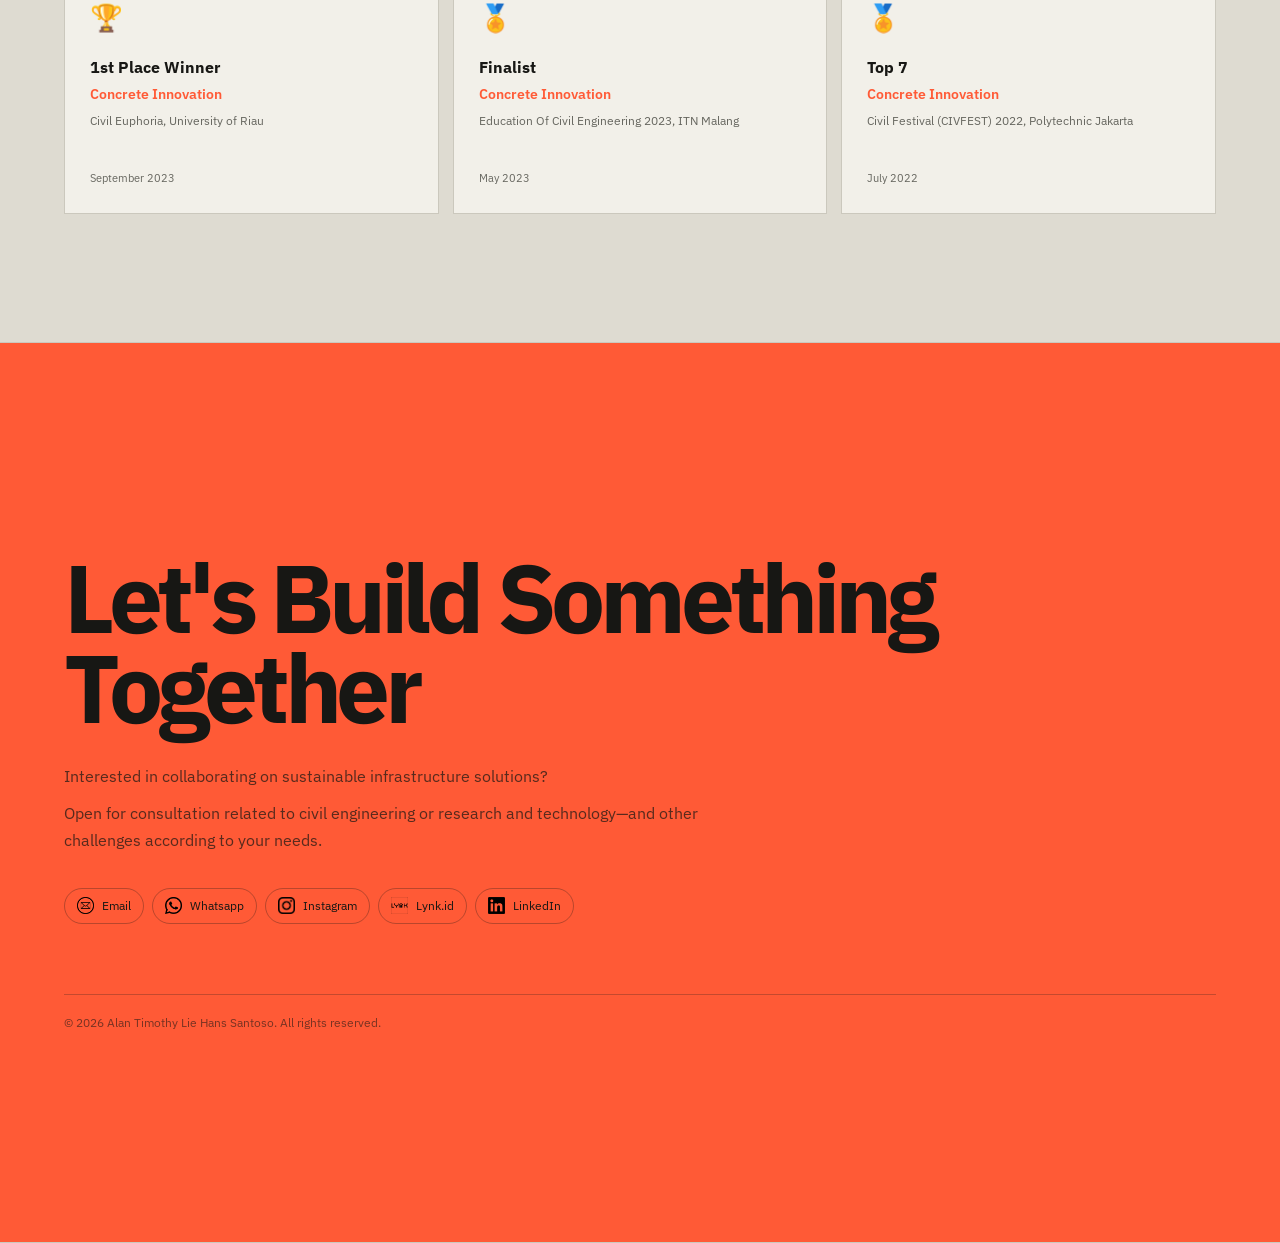
==== commit 1e08d3dd: "Stabilize mobile navigation and hero composition" ====
--- a/index.html
+++ b/index.html
@@ -711,17 +711,6 @@
         </div>
     </section>
 
-    <aside class="section-rail" aria-label="Page sections">
-        <span class="section-rail-progress" aria-hidden="true"></span>
-        <a href="#research"><span>01</span><b>Research</b></a>
-        <a href="#project-ministry"><span>02</span><b>Projects</b></a>
-        <a href="#other-experience"><span>05</span><b>Experience</b></a>
-        <a href="#skills"><span>06</span><b>Skills</b></a>
-        <a href="#involvement"><span>07</span><b>Community</b></a>
-        <a href="#achievements"><span>08</span><b>Awards</b></a>
-        <a href="#contact"><span>09</span><b>Contact</b></a>
-    </aside>
-
     <script src="i18n.js"></script>
     <script src="script.js"></script>
     <dialog class="image-lightbox" id="image-lightbox" aria-label="Expanded portfolio image">
--- a/portfolio.css
+++ b/portfolio.css
@@ -584,3 +584,48 @@
   .hero-tagline { font-size: .64rem; }
   .primary-action { padding: 9px 10px; font-size: .55rem; }
 }
+
+/* Mobile/tablet navigation visibility and hero-fit correction */
+@media (min-width: 981px) {
+  .lang-dropdown { background: var(--dark); border-color: rgba(255,255,255,.18); color: white; }
+  .lang-option { color: white; }
+  .lang-option:hover { background: rgba(255,255,255,.1); }
+}
+
+@media (max-width: 980px) {
+  .main-nav, .main-nav.nav-scrolled { height: 64px; background: rgba(23,23,20,.98); box-shadow: 0 8px 28px rgba(0,0,0,.2); backdrop-filter: blur(16px); }
+  .nav-container { height: 64px; }
+  .nav-links { background: rgba(23,23,20,.99) !important; justify-content: flex-start; gap: 0; padding: 88px 9vw 90px; overflow-y: auto; }
+  .nav-link { min-height: 34px; padding: 6px 0; border-bottom-color: rgba(255,255,255,.1); color: rgba(255,255,255,.78); font-size: clamp(.92rem,2.5vw,1.18rem); line-height: 1.15; letter-spacing: .015em; }
+  .nav-link:hover, .nav-link.active { color: var(--signal); }
+  .lang-switcher-wrapper { right: 9vw; bottom: 25px; margin: 0; }
+  .lang-switcher-btn { width: 34px; height: 34px; background: rgba(255,255,255,.06); }
+  .lang-dropdown { right: 0; bottom: 42px; min-width: 172px; background: #242420; border-color: rgba(255,255,255,.16); color: white; }
+  .lang-option { padding: 8px 10px; color: white; font-size: .76rem; }
+  .lang-option:hover { background: rgba(255,255,255,.1); }
+}
+
+@media (min-width: 561px) and (max-width: 820px) and (orientation: portrait) {
+  .hero-section { background-image: linear-gradient(90deg,rgba(10,10,9,.84) 0%,rgba(10,10,9,.48) 52%,rgba(10,10,9,.04) 78%),linear-gradient(0deg,rgba(10,10,9,.62),transparent 34%),url('images/Website Profile.jpg'); background-position: center center; background-size: cover; }
+  .hero-section::before { display: none; }
+  .hero-content { display: grid; grid-template-columns: minmax(0,56%) minmax(0,44%); grid-template-rows: 1fr auto; min-height: 100svh; align-items: center; }
+  .hero-copy { grid-column: 1; grid-row: 1; width: 100%; padding: 100px 18px 88px 0; }
+  .hero-index { display: none; }
+  .hero-kicker { margin: 0 0 14px; font-size: .58rem; }
+  .hero-name { max-width: 100%; font-size: clamp(2.8rem,7.7vw,4rem); line-height: .84; }
+  .hero-title { max-width: 280px; margin-top: 20px; font-size: .66rem; line-height: 1.45; }
+  .hero-tagline { max-width: 300px; font-size: .76rem; line-height: 1.5; }
+  .hero-services { display: none; }
+  .hero-actions { gap: 13px; margin-top: 20px; }
+  .primary-action { padding: 11px 13px; font-size: .62rem; }
+  .text-action { font-size: .68rem; }
+  .hero-status { display: none; }
+  .hero-contact { position: absolute; right: 0; bottom: 0; left: 0; grid-column: 1 / -1; padding: 14px 0 18px; flex-wrap: nowrap; overflow-x: auto; }
+  .hero-contact .contact-link { flex: 0 0 auto; padding: 6px 10px; background: rgba(16,16,14,.3); }
+}
+
+@media (max-width: 560px) {
+  .nav-links { padding-top: 80px; }
+  .nav-link { min-height: 31px; padding: 5px 0; font-size: clamp(.82rem,4vw,1rem); }
+  .lang-option { font-size: .7rem; }
+}
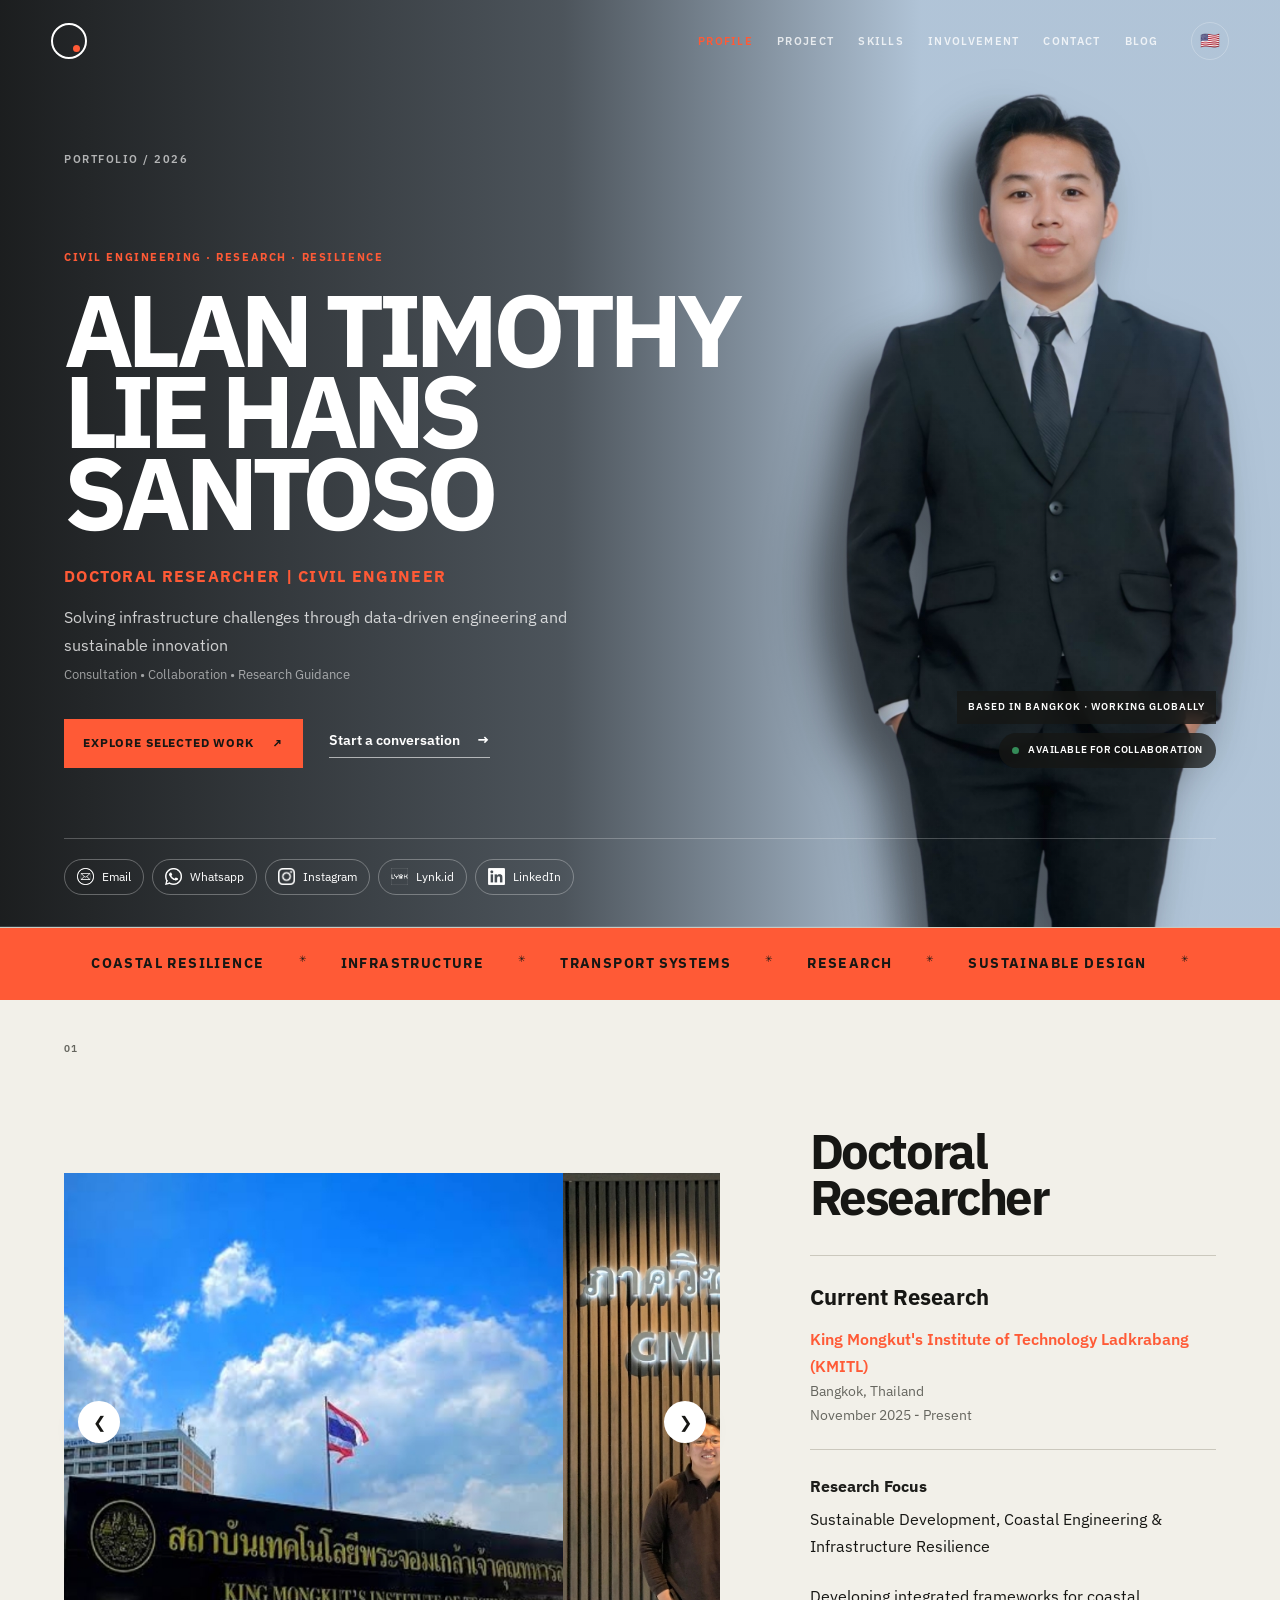
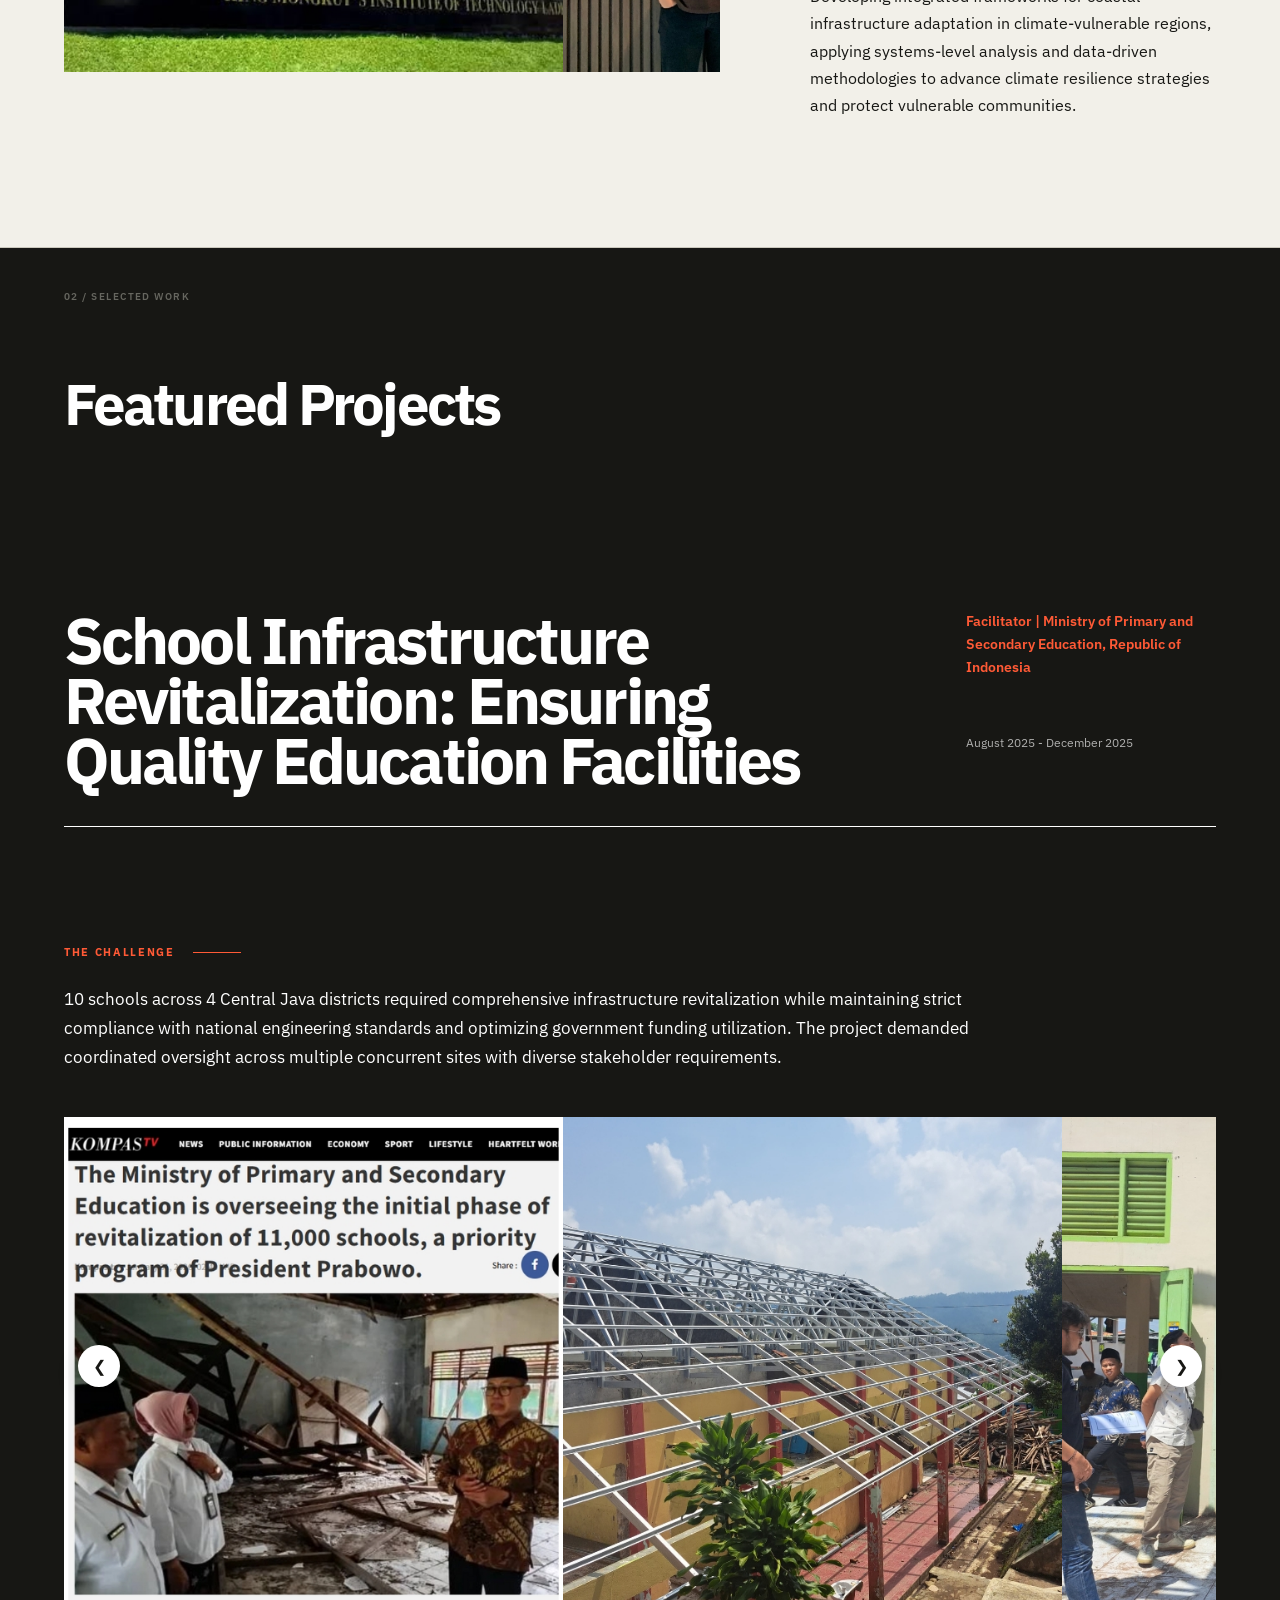
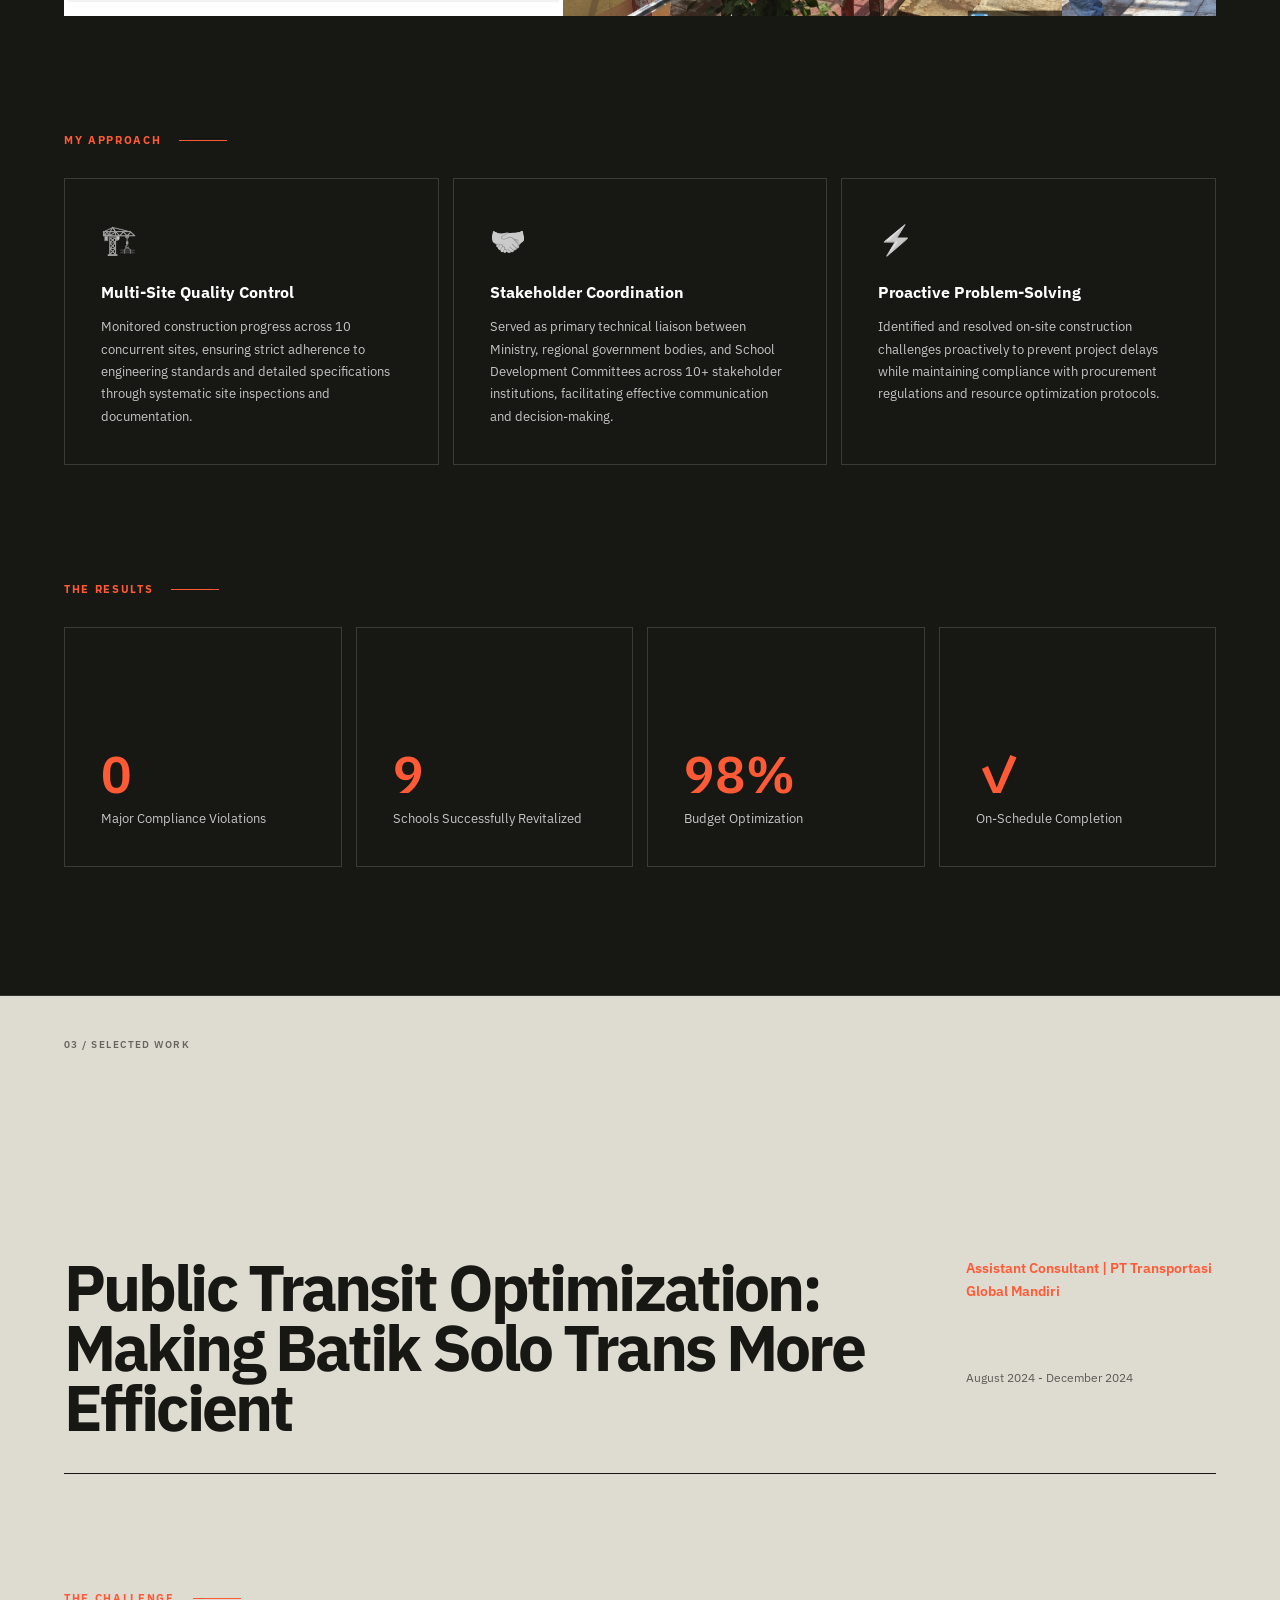
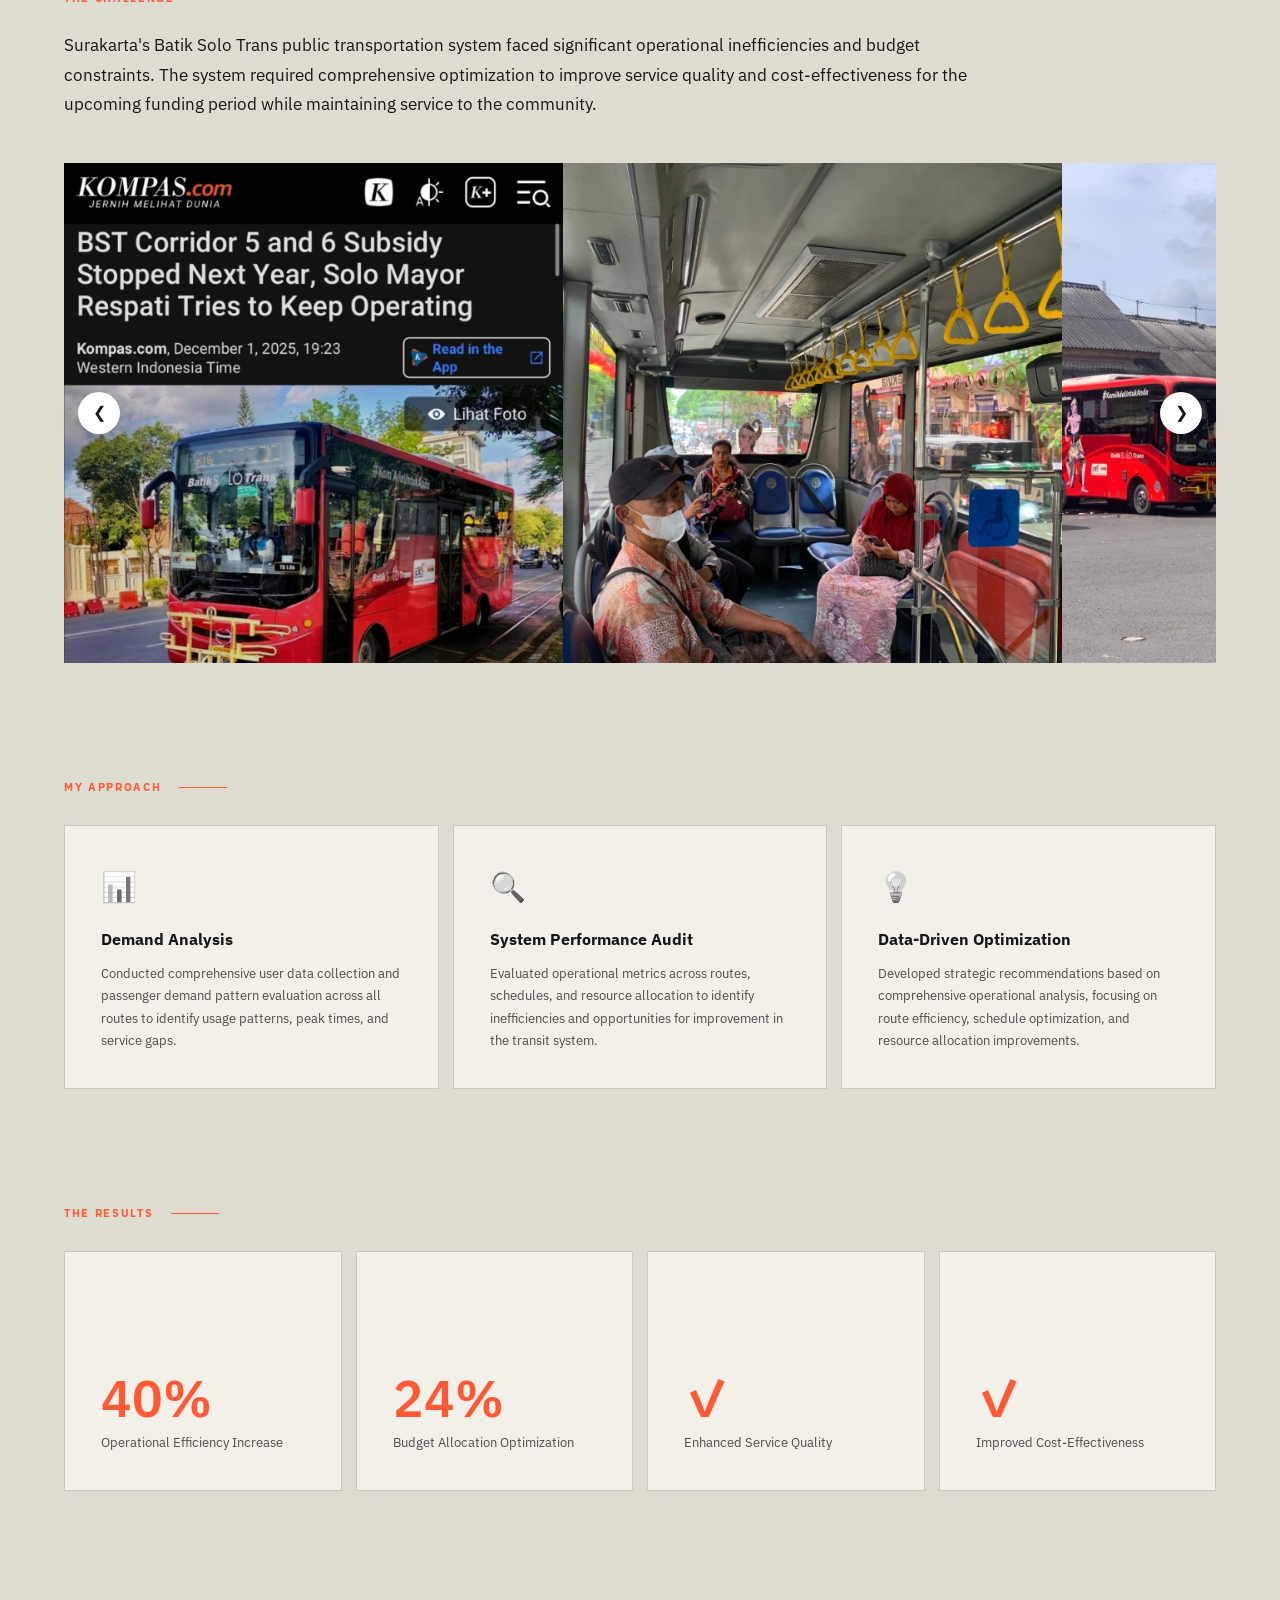
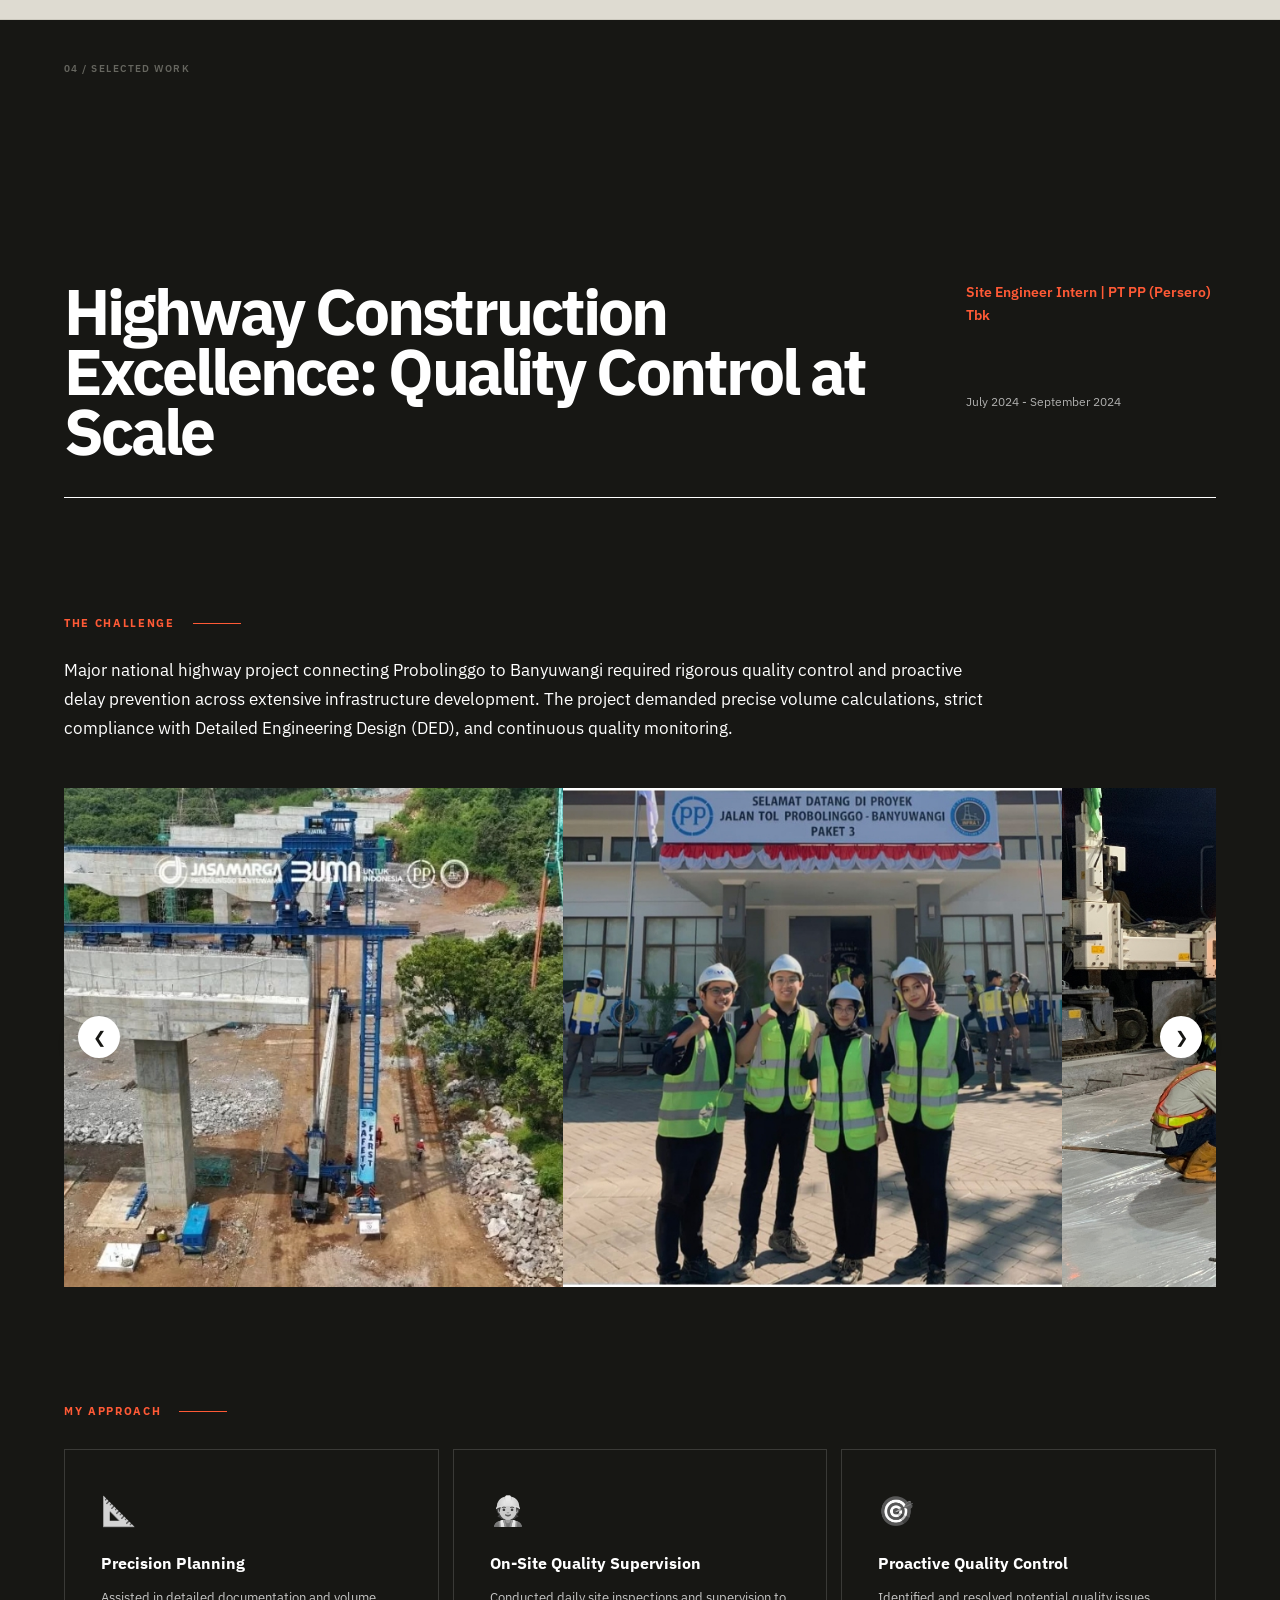
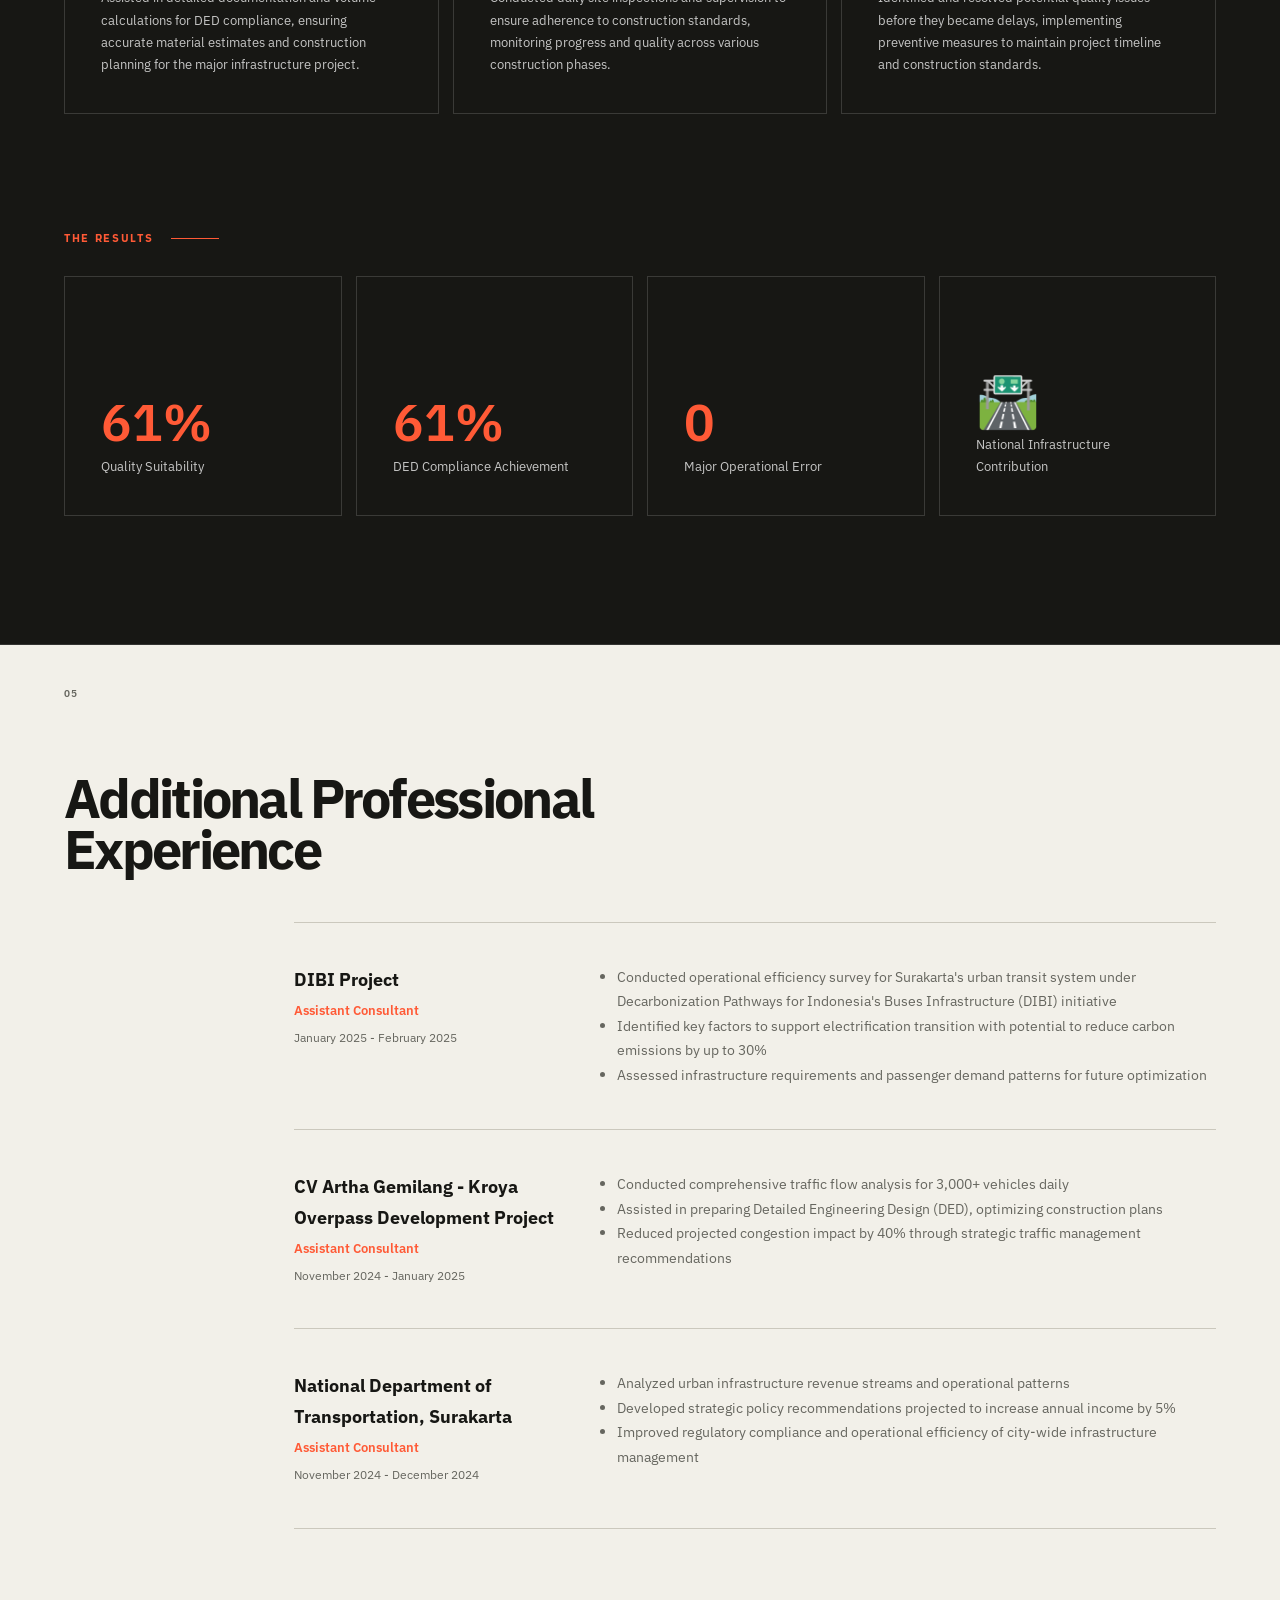
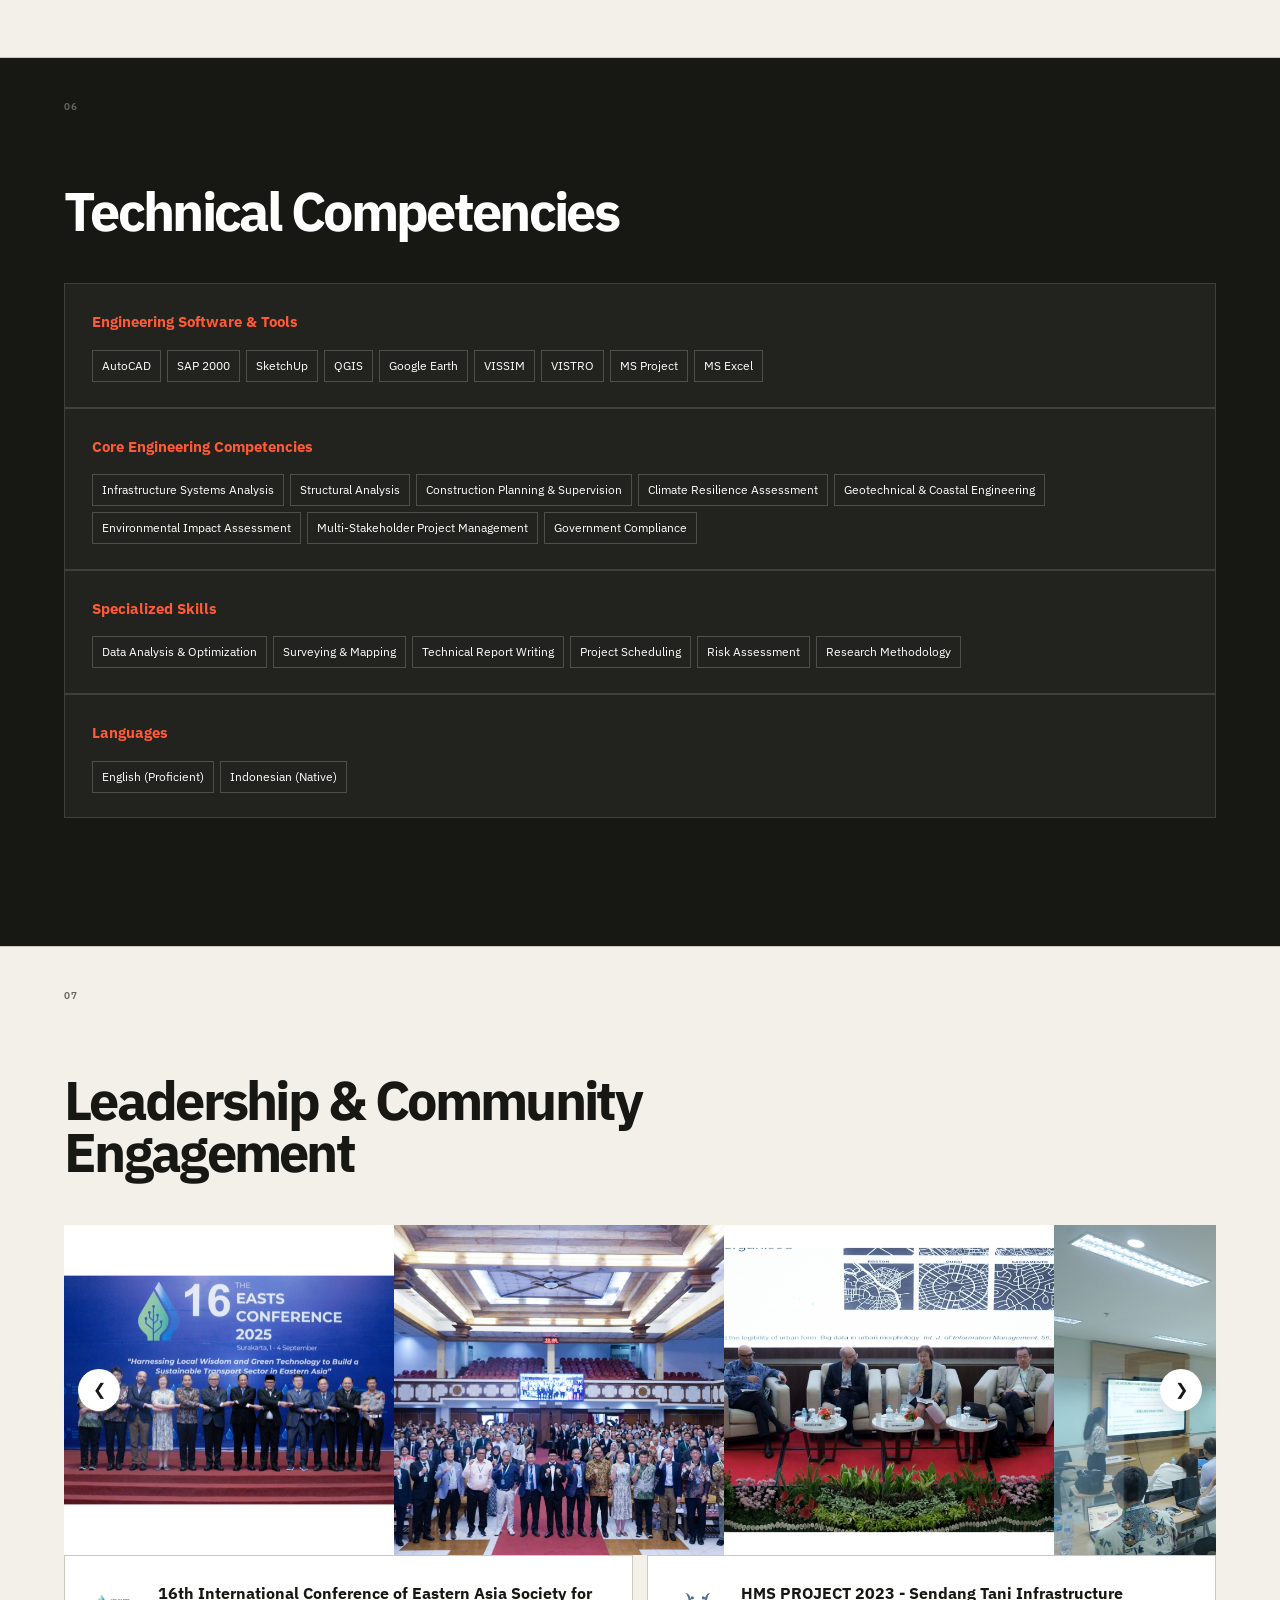
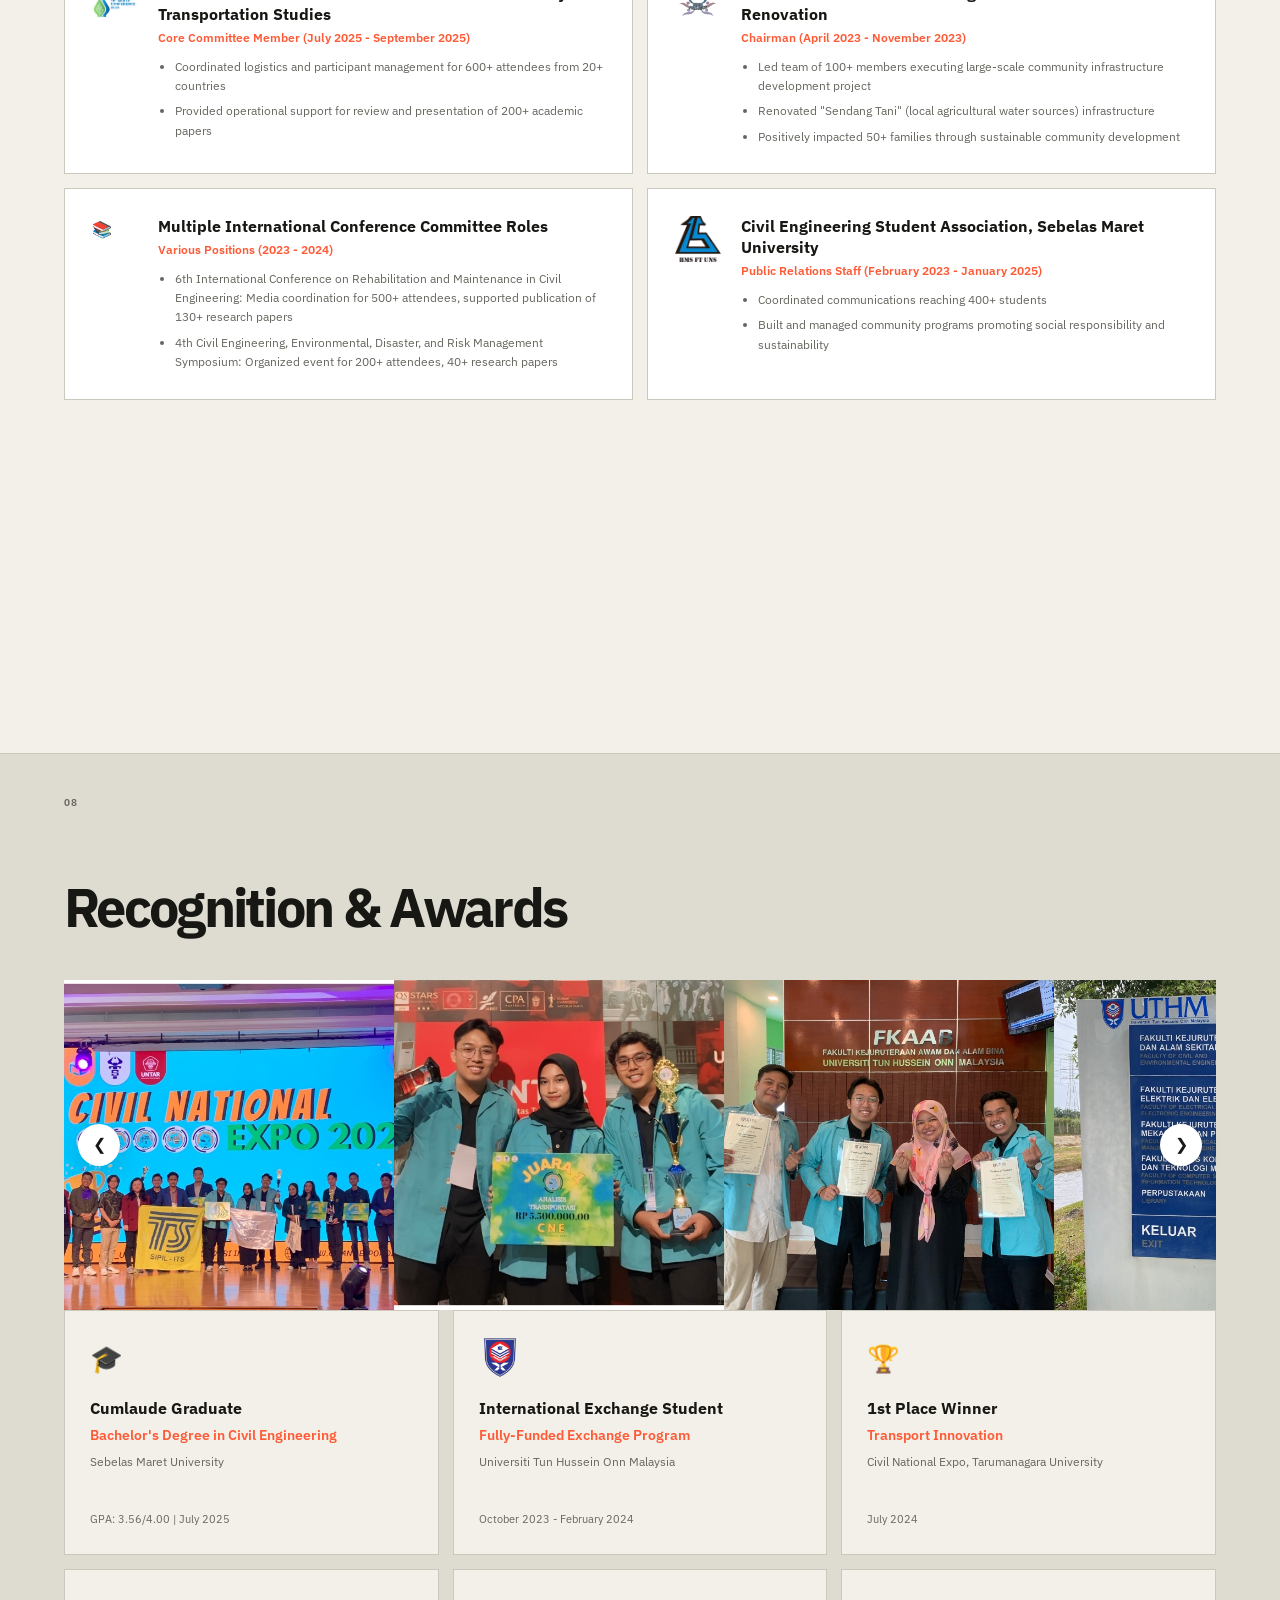
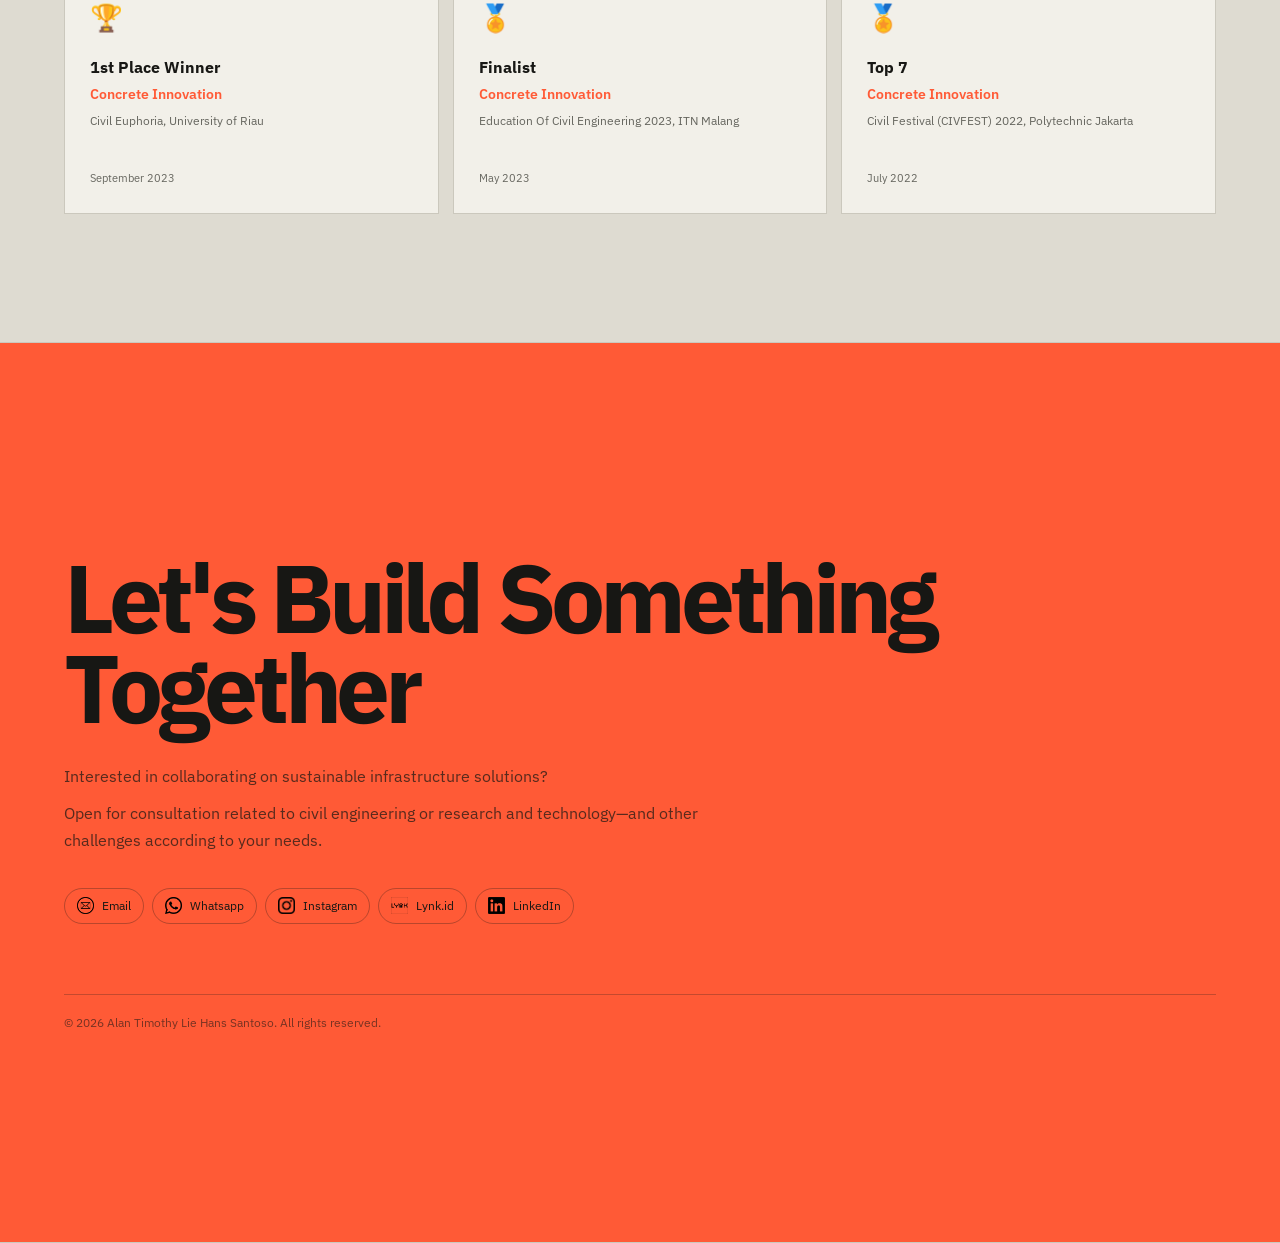
==== commit 9656fffc: "Merge branch 'claude/create-portfolio-website-Prtflo' into codex/update-portfolio-with-new-template-" ====
--- a/index.html
+++ b/index.html
@@ -711,6 +711,17 @@
         </div>
     </section>
 
+    <aside class="section-rail" aria-label="Page sections">
+        <span class="section-rail-progress" aria-hidden="true"></span>
+        <a href="#research"><span>01</span><b>Research</b></a>
+        <a href="#project-ministry"><span>02</span><b>Projects</b></a>
+        <a href="#other-experience"><span>05</span><b>Experience</b></a>
+        <a href="#skills"><span>06</span><b>Skills</b></a>
+        <a href="#involvement"><span>07</span><b>Community</b></a>
+        <a href="#achievements"><span>08</span><b>Awards</b></a>
+        <a href="#contact"><span>09</span><b>Contact</b></a>
+    </aside>
+
     <script src="i18n.js"></script>
     <script src="script.js"></script>
     <dialog class="image-lightbox" id="image-lightbox" aria-label="Expanded portfolio image">
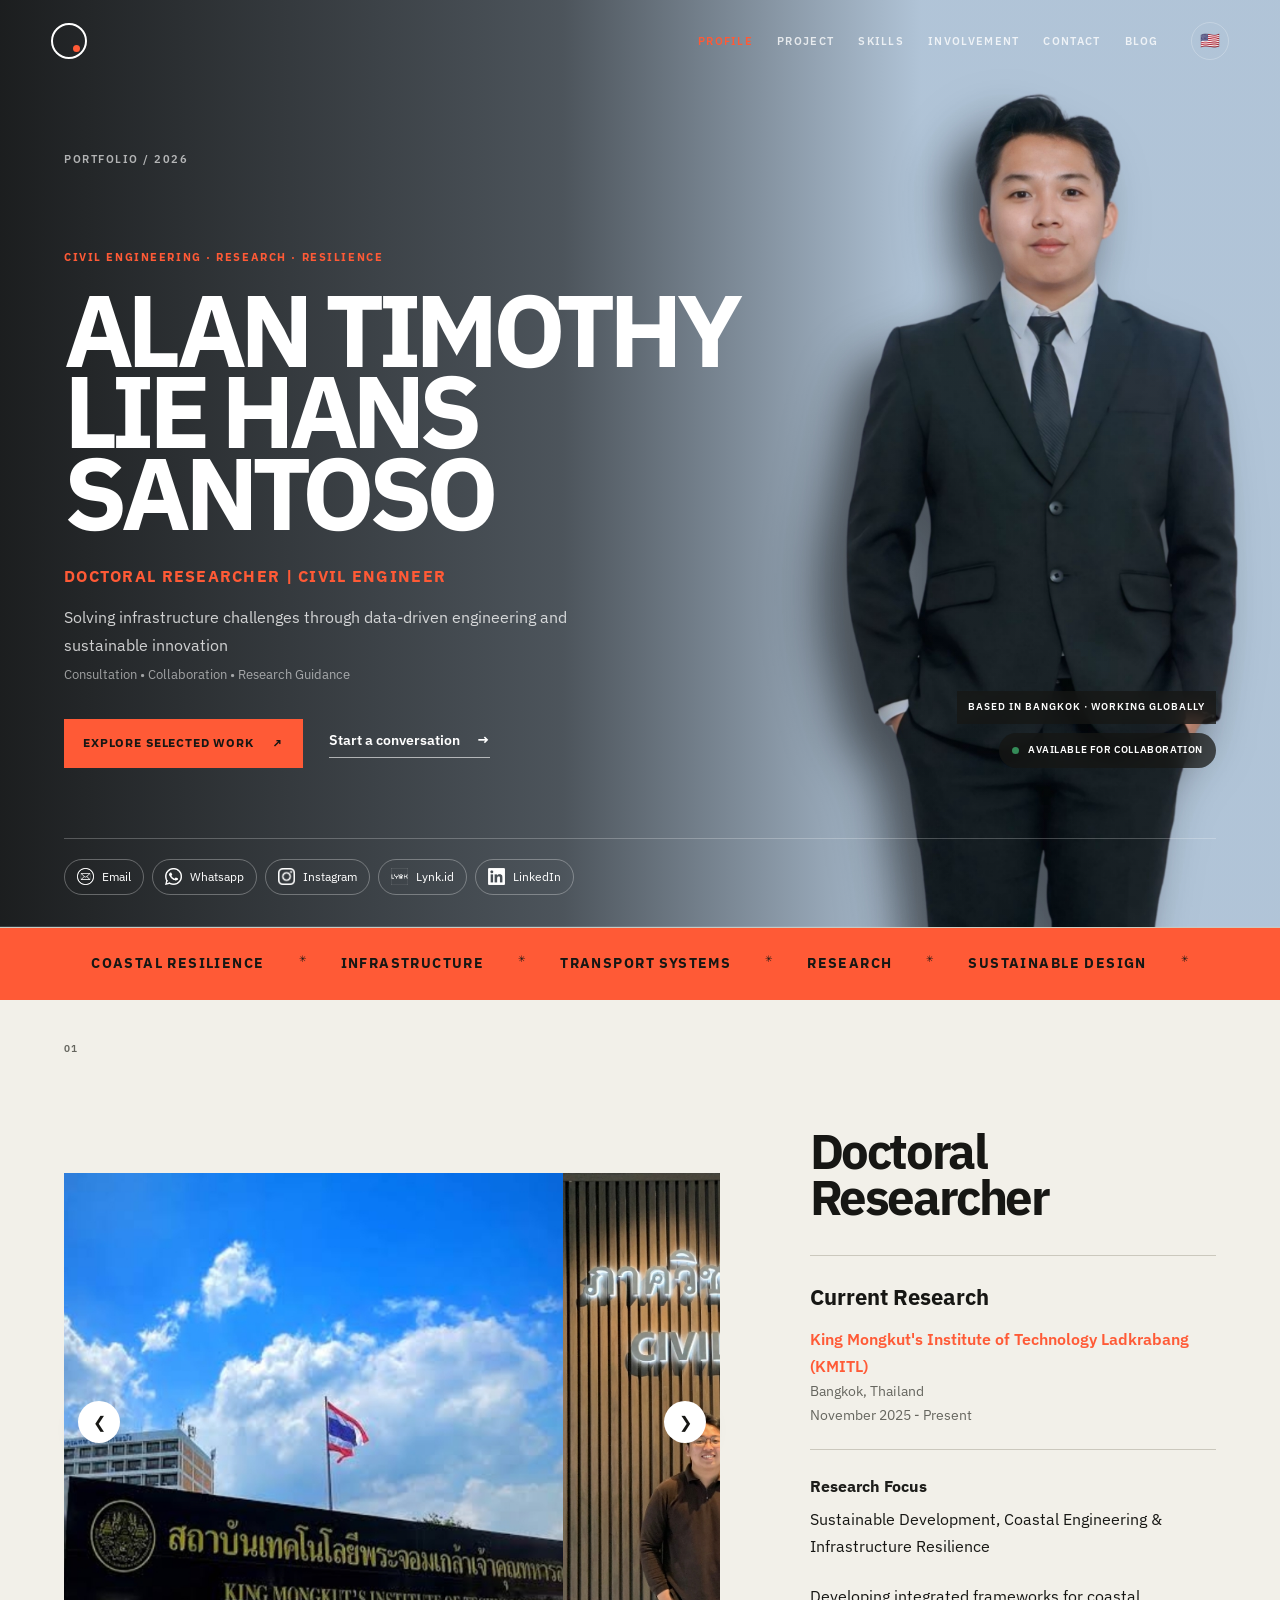
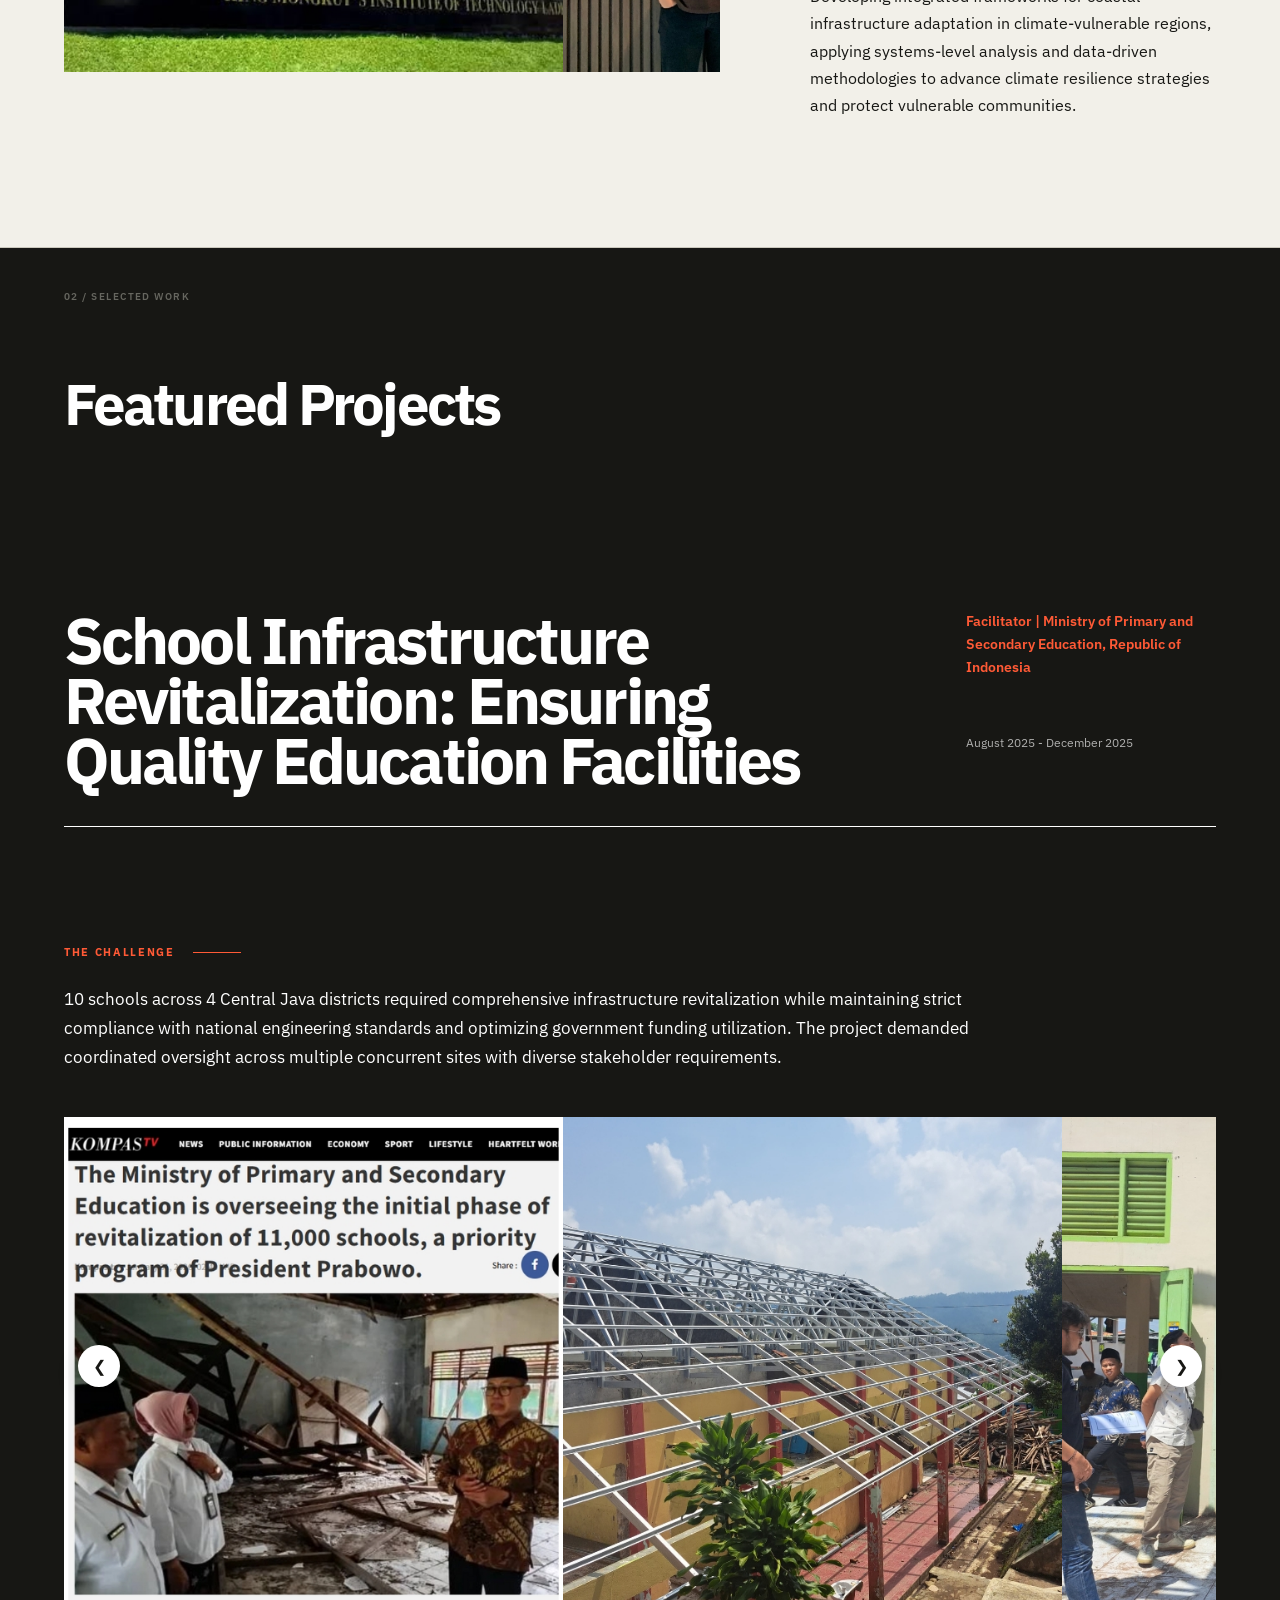
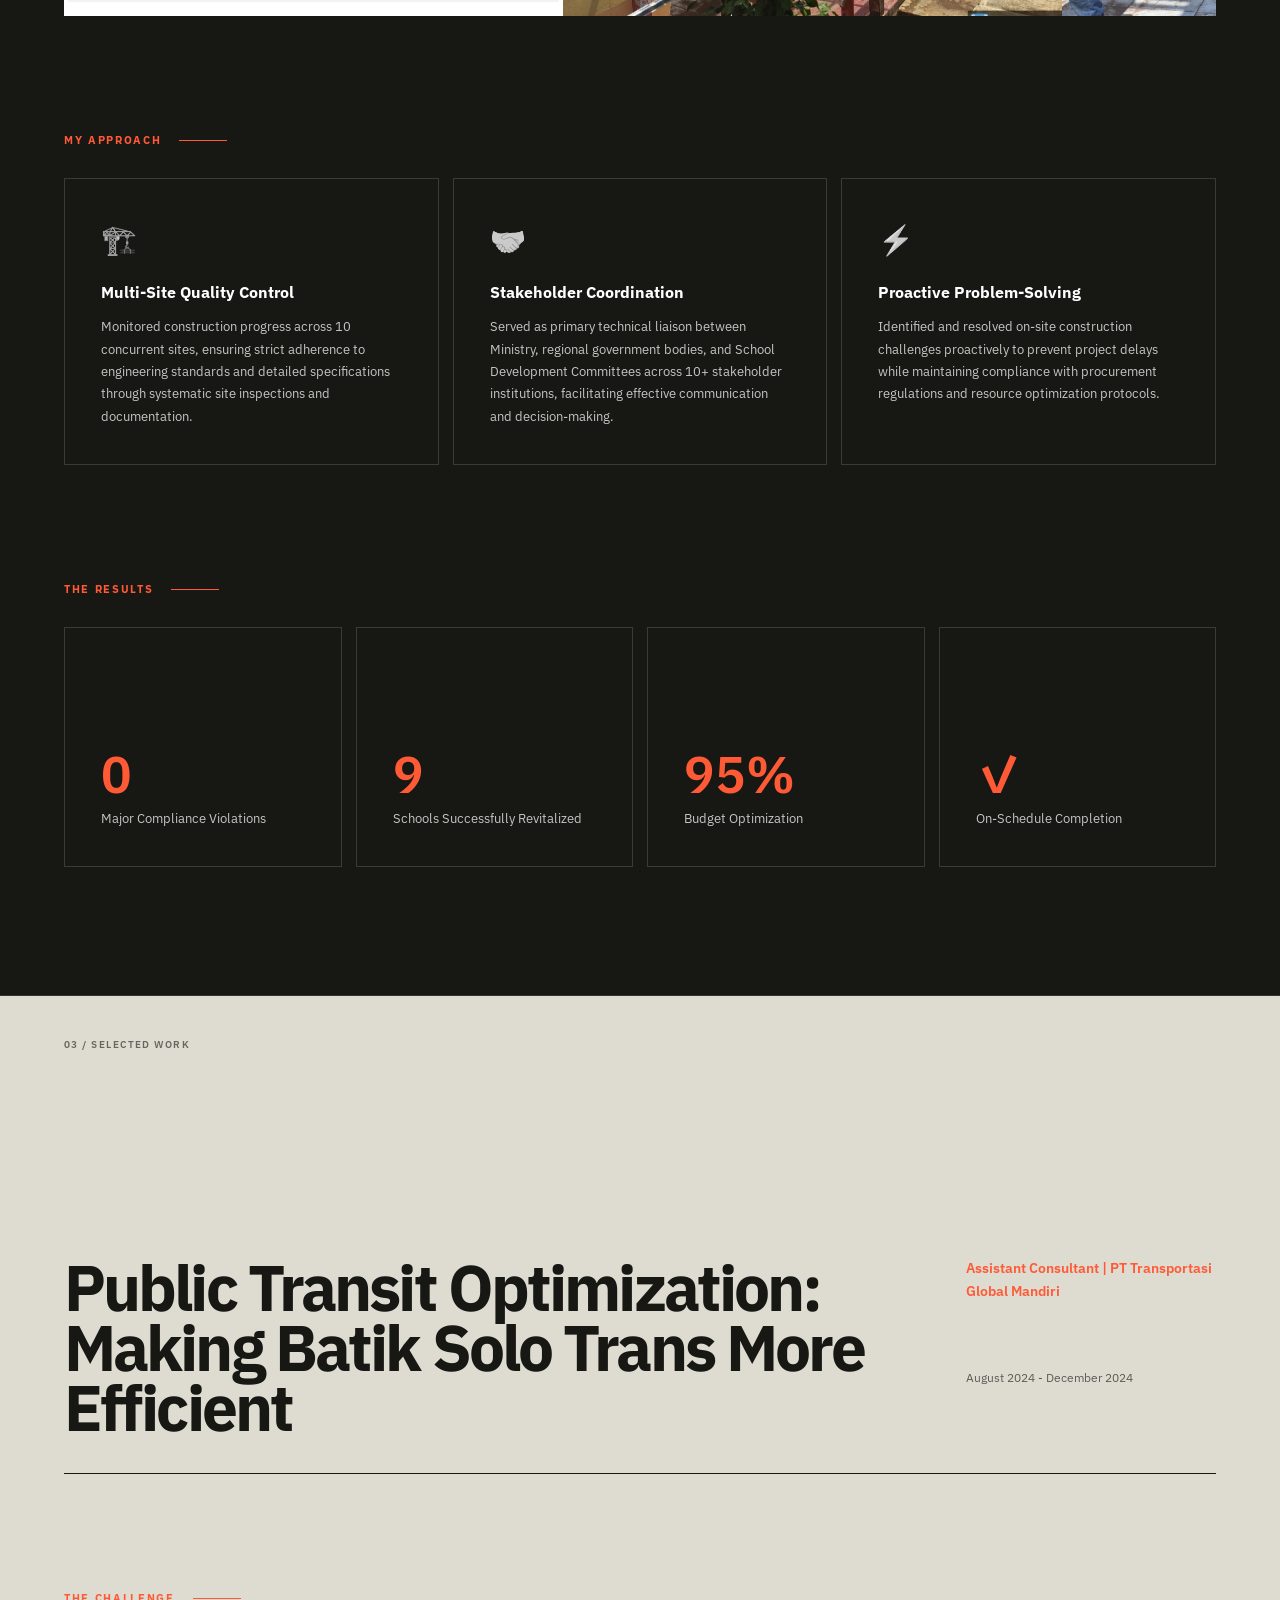
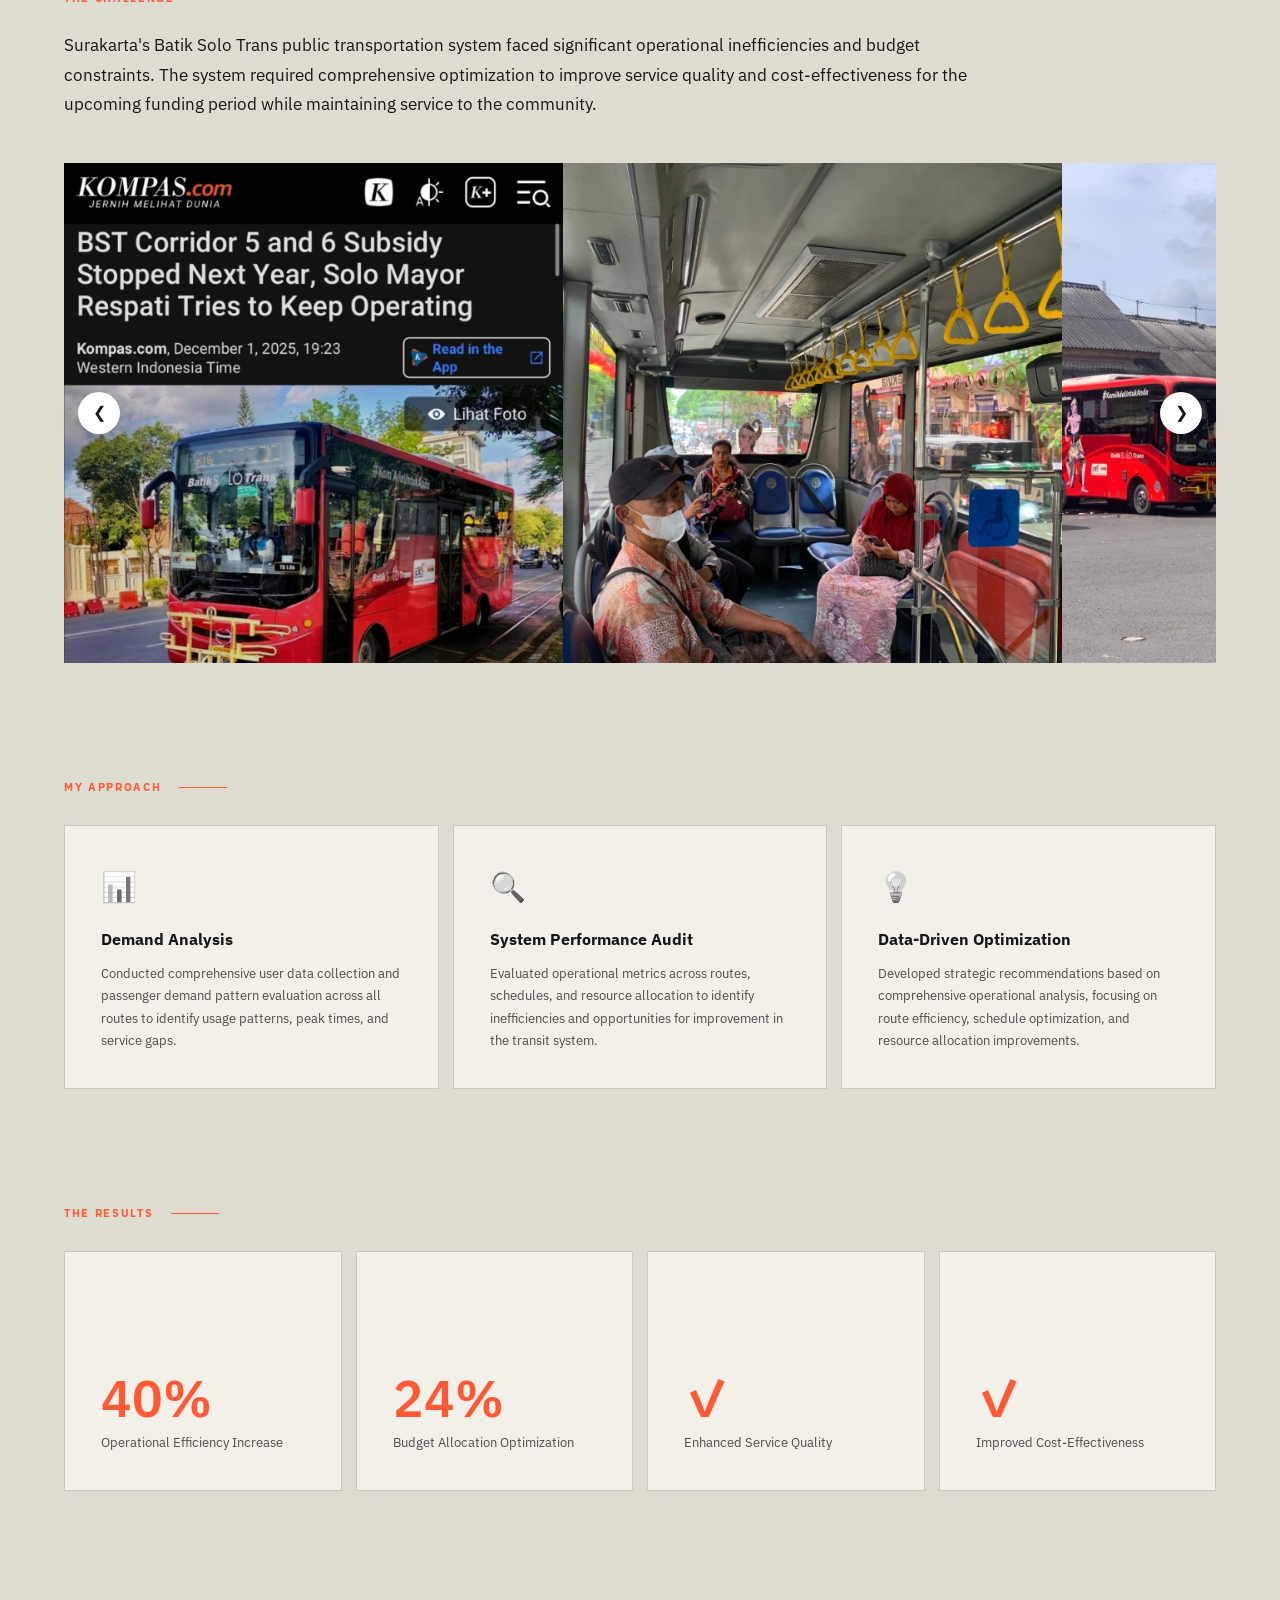
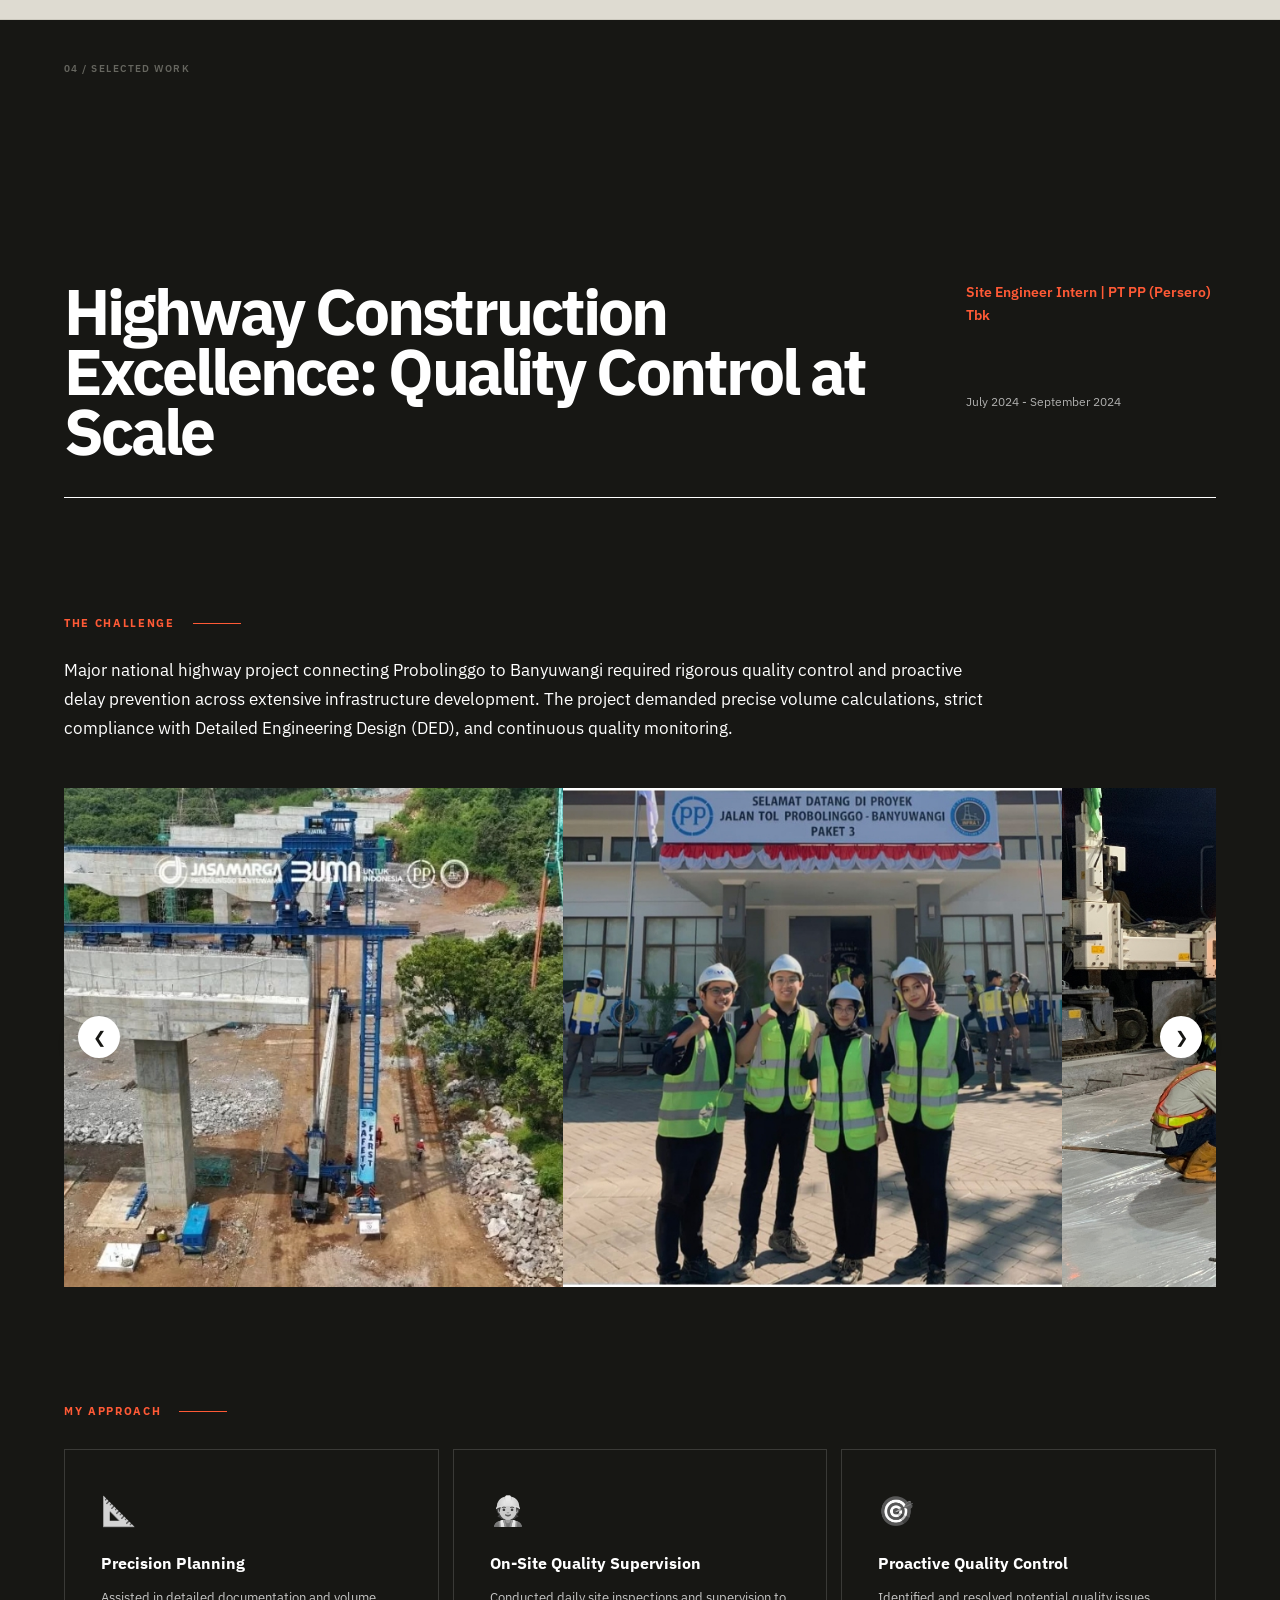
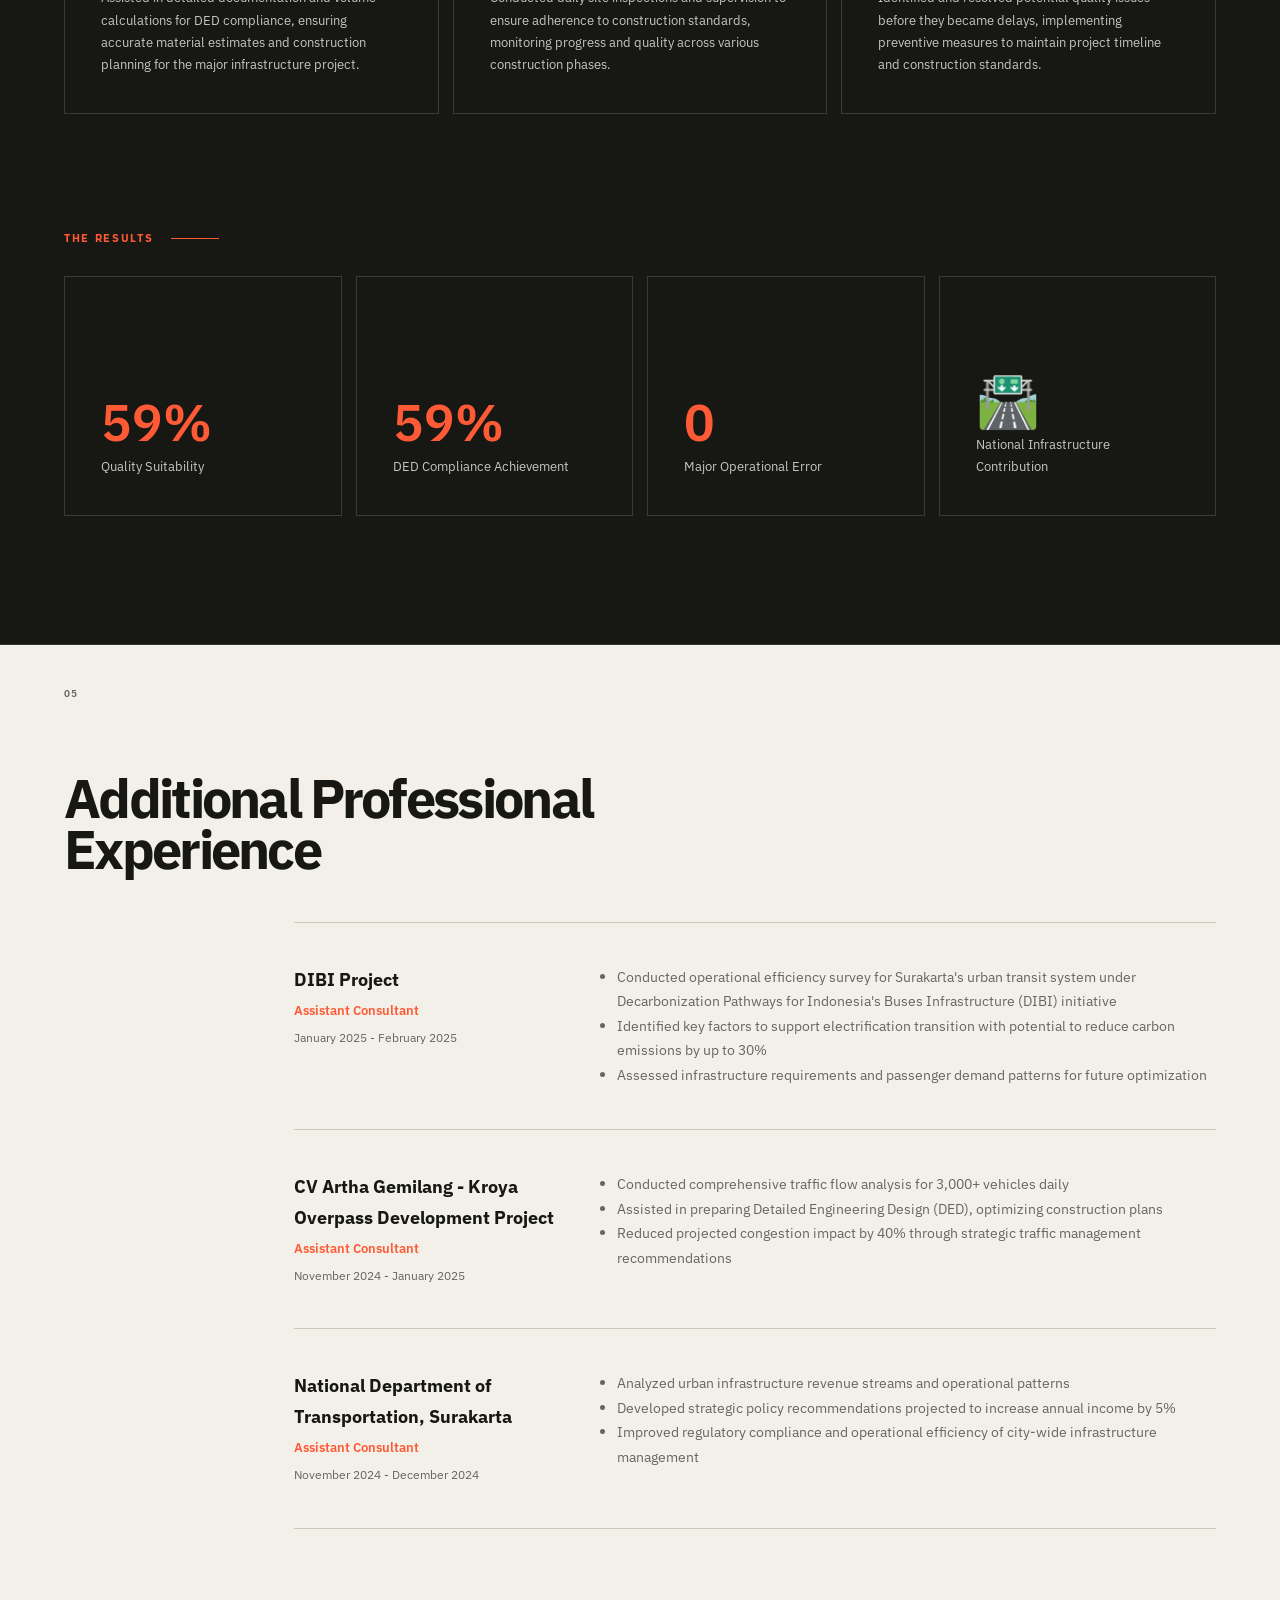
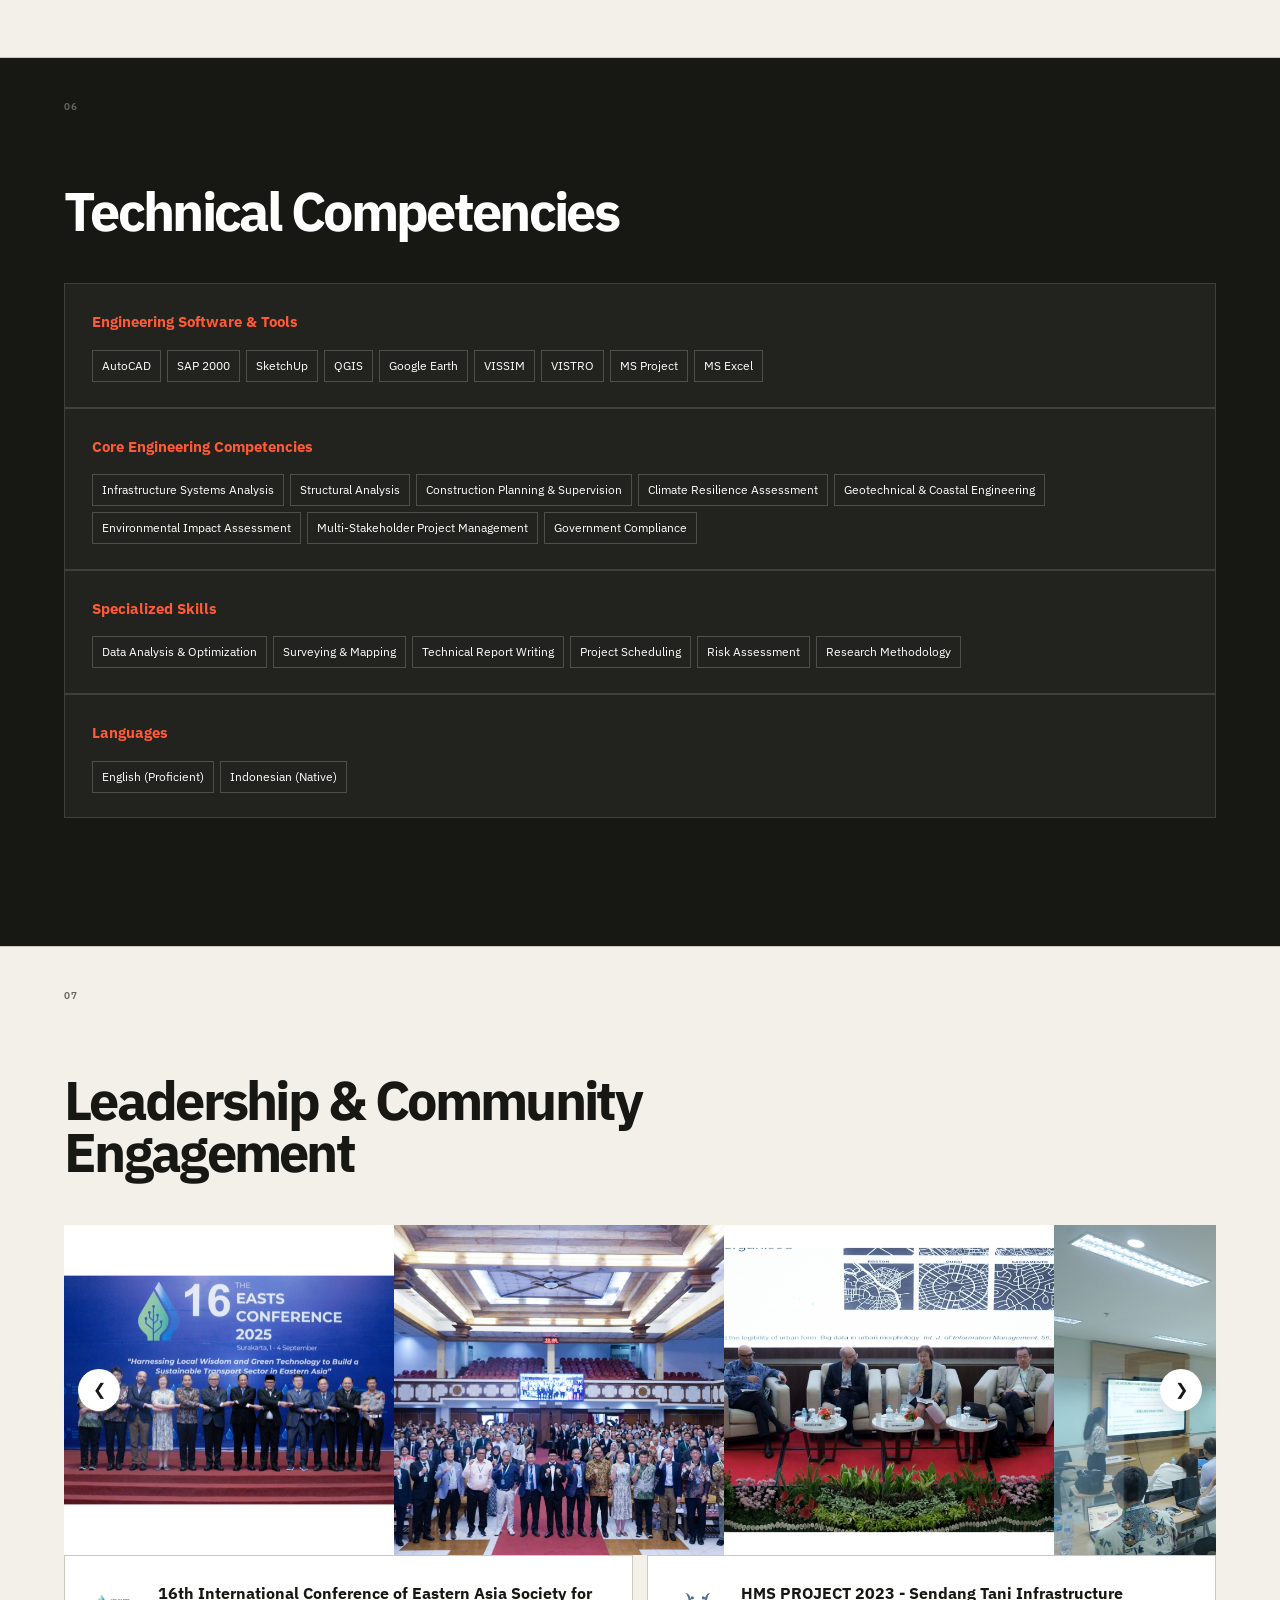
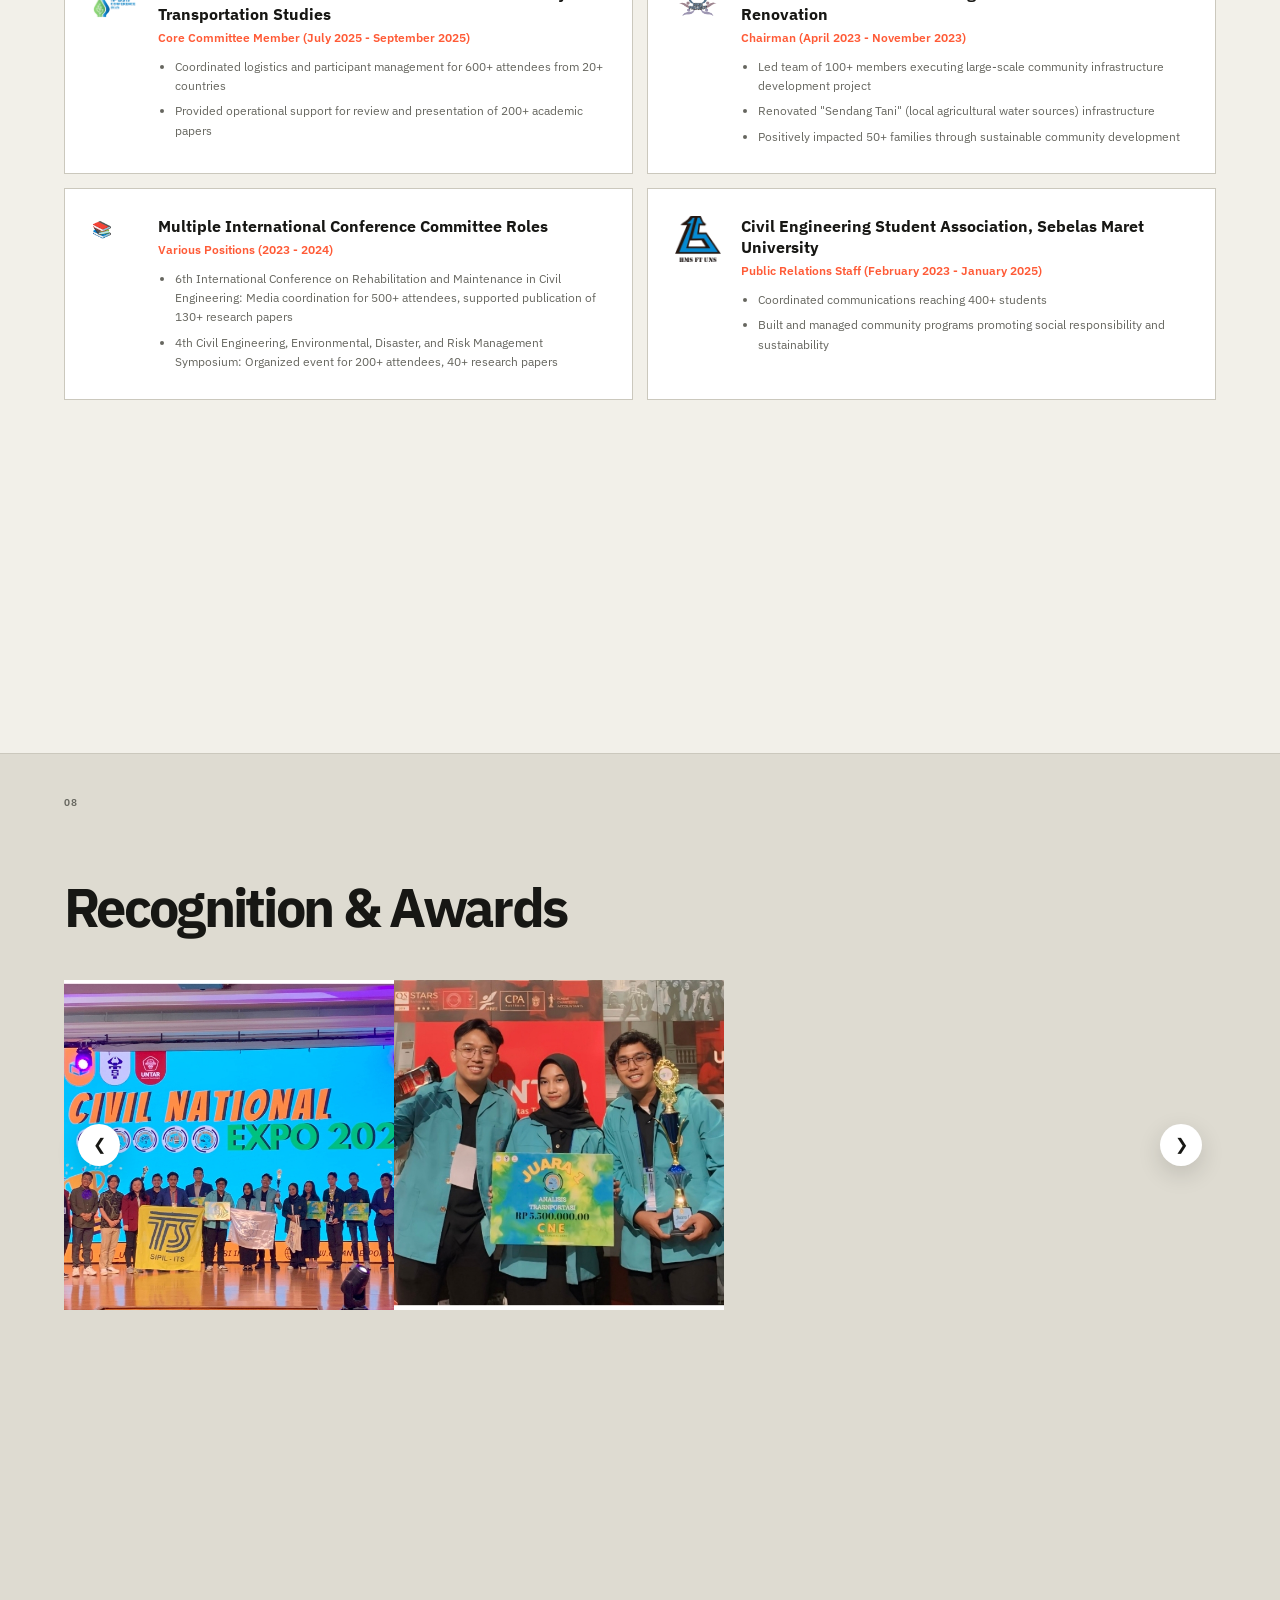
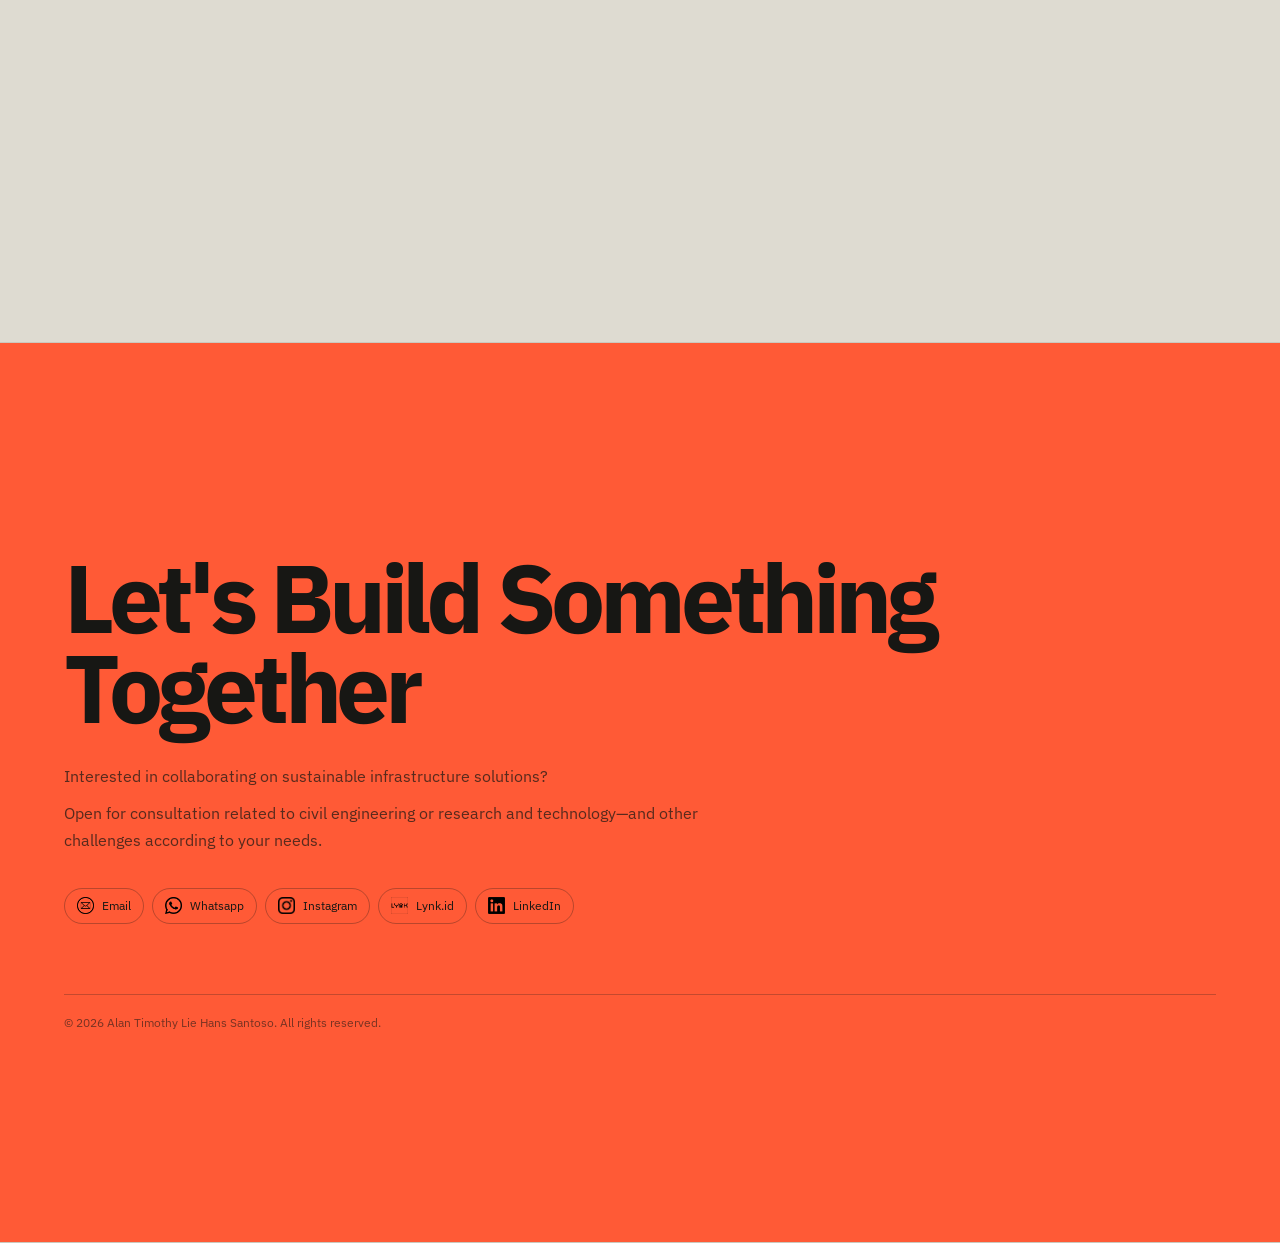
==== commit 0fcbdae0: "Tighten mobile portrait and contact layouts" ====
--- a/index.html
+++ b/index.html
@@ -711,17 +711,6 @@
         </div>
     </section>
 
-    <aside class="section-rail" aria-label="Page sections">
-        <span class="section-rail-progress" aria-hidden="true"></span>
-        <a href="#research"><span>01</span><b>Research</b></a>
-        <a href="#project-ministry"><span>02</span><b>Projects</b></a>
-        <a href="#other-experience"><span>05</span><b>Experience</b></a>
-        <a href="#skills"><span>06</span><b>Skills</b></a>
-        <a href="#involvement"><span>07</span><b>Community</b></a>
-        <a href="#achievements"><span>08</span><b>Awards</b></a>
-        <a href="#contact"><span>09</span><b>Contact</b></a>
-    </aside>
-
     <script src="i18n.js"></script>
     <script src="script.js"></script>
     <dialog class="image-lightbox" id="image-lightbox" aria-label="Expanded portfolio image">
--- a/portfolio.css
+++ b/portfolio.css
@@ -629,3 +629,36 @@
   .nav-link { min-height: 31px; padding: 5px 0; font-size: clamp(.82rem,4vw,1rem); }
   .lang-option { font-size: .7rem; }
 }
+
+/* Final small-screen photo alignment and contact-flow correction */
+@media (min-width: 561px) and (max-width: 820px) and (orientation: portrait) {
+  .hero-section { background-position: 88% center; }
+  .hero-content { grid-template-columns: minmax(0,54%) minmax(0,46%); }
+  .hero-name { font-size: clamp(2.55rem,7.1vw,3.7rem); }
+}
+
+@media (max-width: 560px) and (orientation: portrait) {
+  .hero-section { background-position: 90% center; }
+  .hero-content { grid-template-columns: minmax(0,54%) minmax(0,46%); }
+  .hero-copy { padding-right: 6px; }
+  .hero-name { font-size: clamp(1.85rem,9.7vw,2.5rem); }
+  .hero-kicker { max-width: 190px; font-size: .48rem; }
+  .hero-title { max-width: 200px; font-size: .55rem; }
+  .hero-tagline { max-width: 205px; font-size: .64rem; }
+  .primary-action { padding: 9px 10px; font-size: .55rem; }
+
+  .contact-section .hero-contact { position: static; display: flex; flex-direction: row; align-items: center; flex-wrap: wrap; gap: 8px; overflow: visible; padding: 0; margin-top: 28px; border: 0; }
+  .contact-section .hero-contact .contact-link { flex: 0 0 auto; justify-content: flex-start; padding: 8px 11px; background: transparent; backdrop-filter: none; }
+  .contact-section .hero-contact .contact-logo { width: 16px; height: 16px; }
+  .contact-section .contact-text { font-size: .7rem; }
+  .contact-section .footer { position: static; clear: both; margin-top: 46px; padding-top: 16px; }
+}
+
+@media (max-width: 390px) and (orientation: portrait) {
+  .hero-section { background-position: 92% center; }
+  .hero-content { grid-template-columns: minmax(0,55%) minmax(0,45%); }
+  .hero-name { font-size: clamp(1.72rem,9.2vw,2.2rem); }
+  .hero-tagline { font-size: .6rem; }
+  .contact-section .hero-contact { gap: 6px; }
+  .contact-section .hero-contact .contact-link { padding: 7px 9px; }
+}
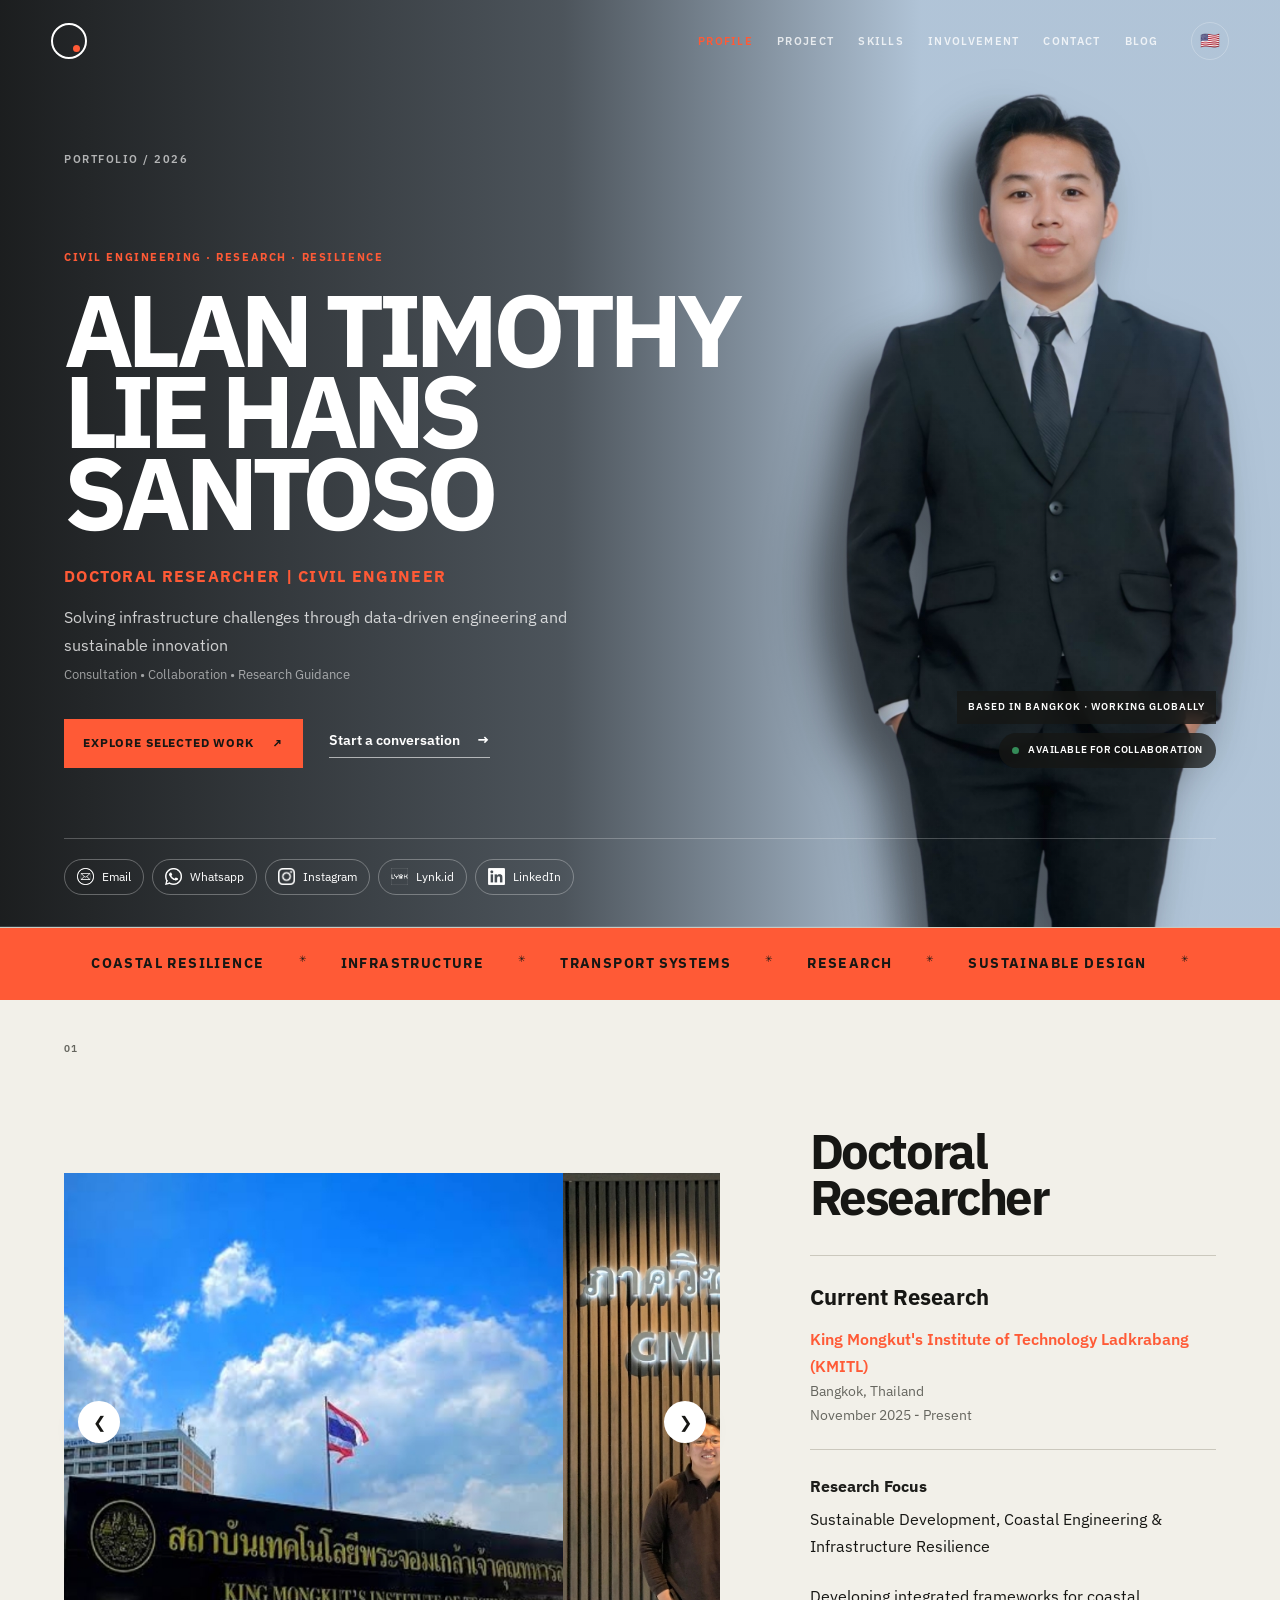
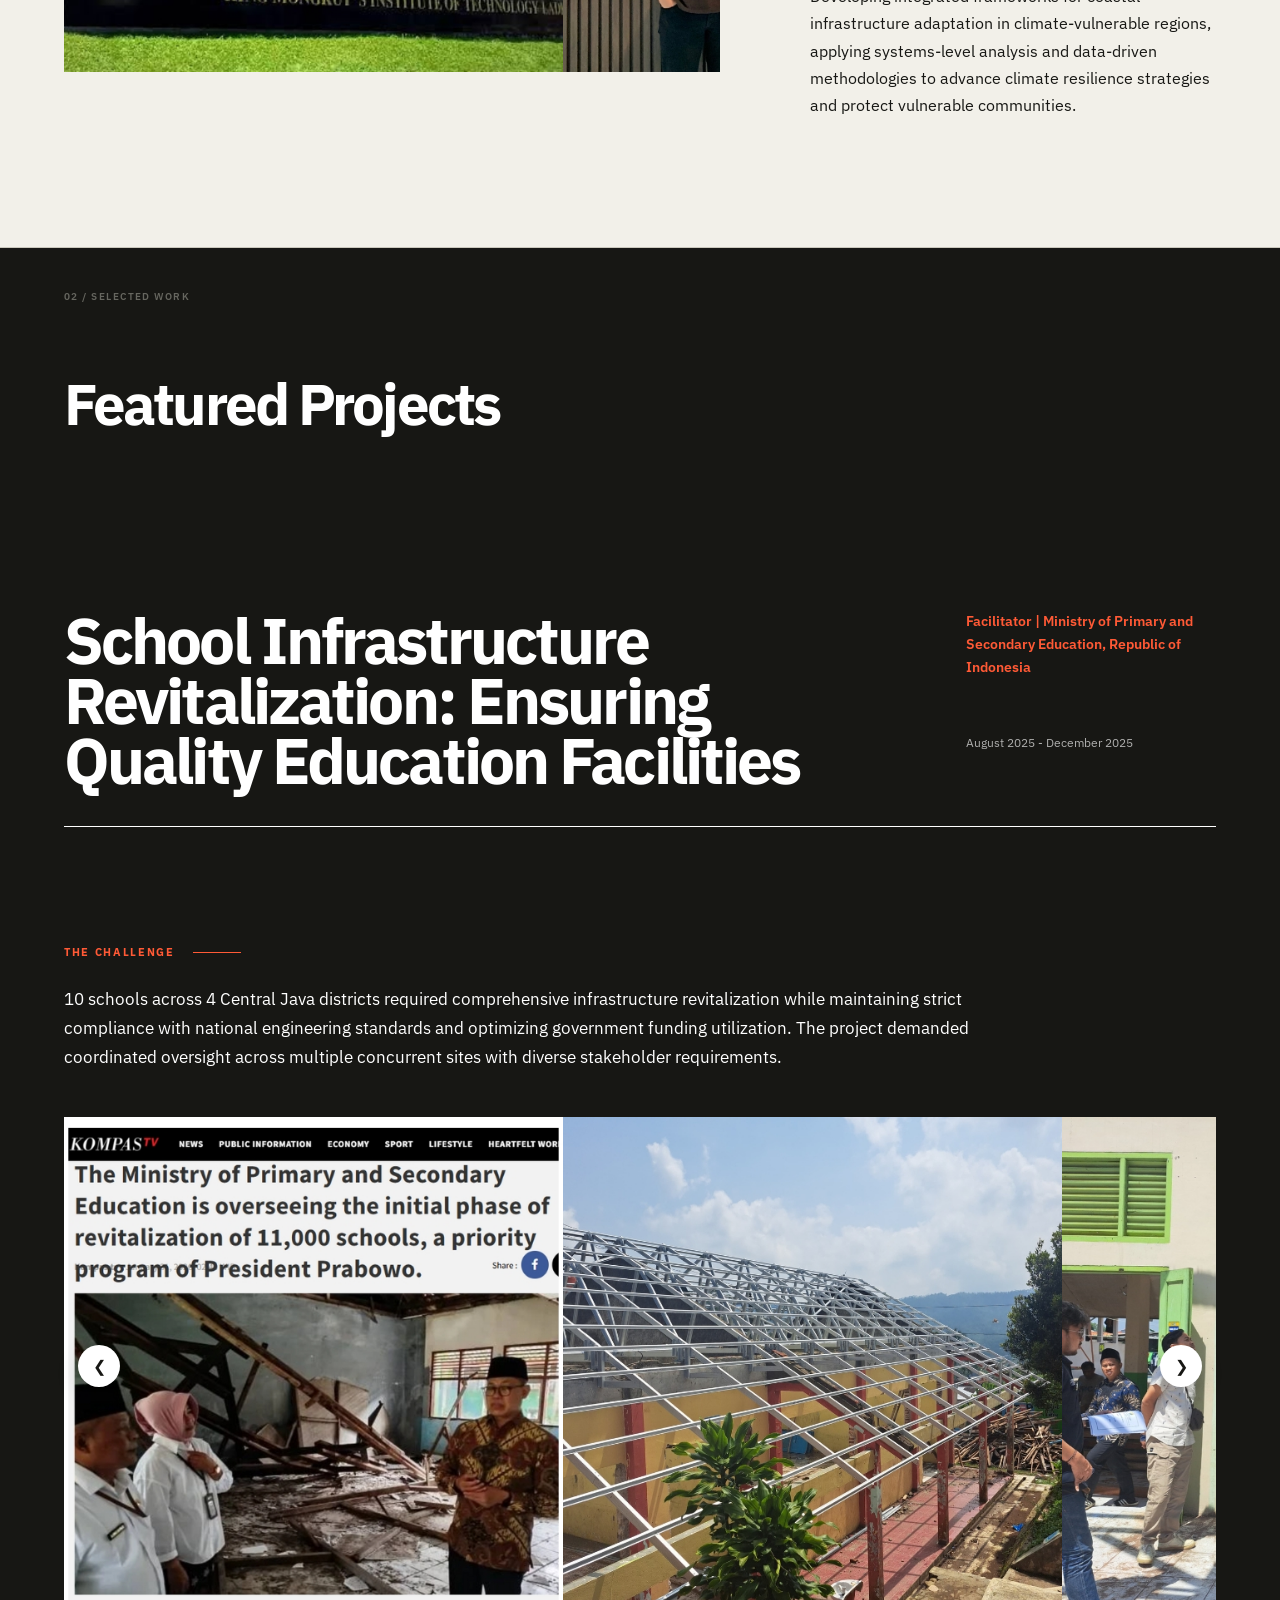
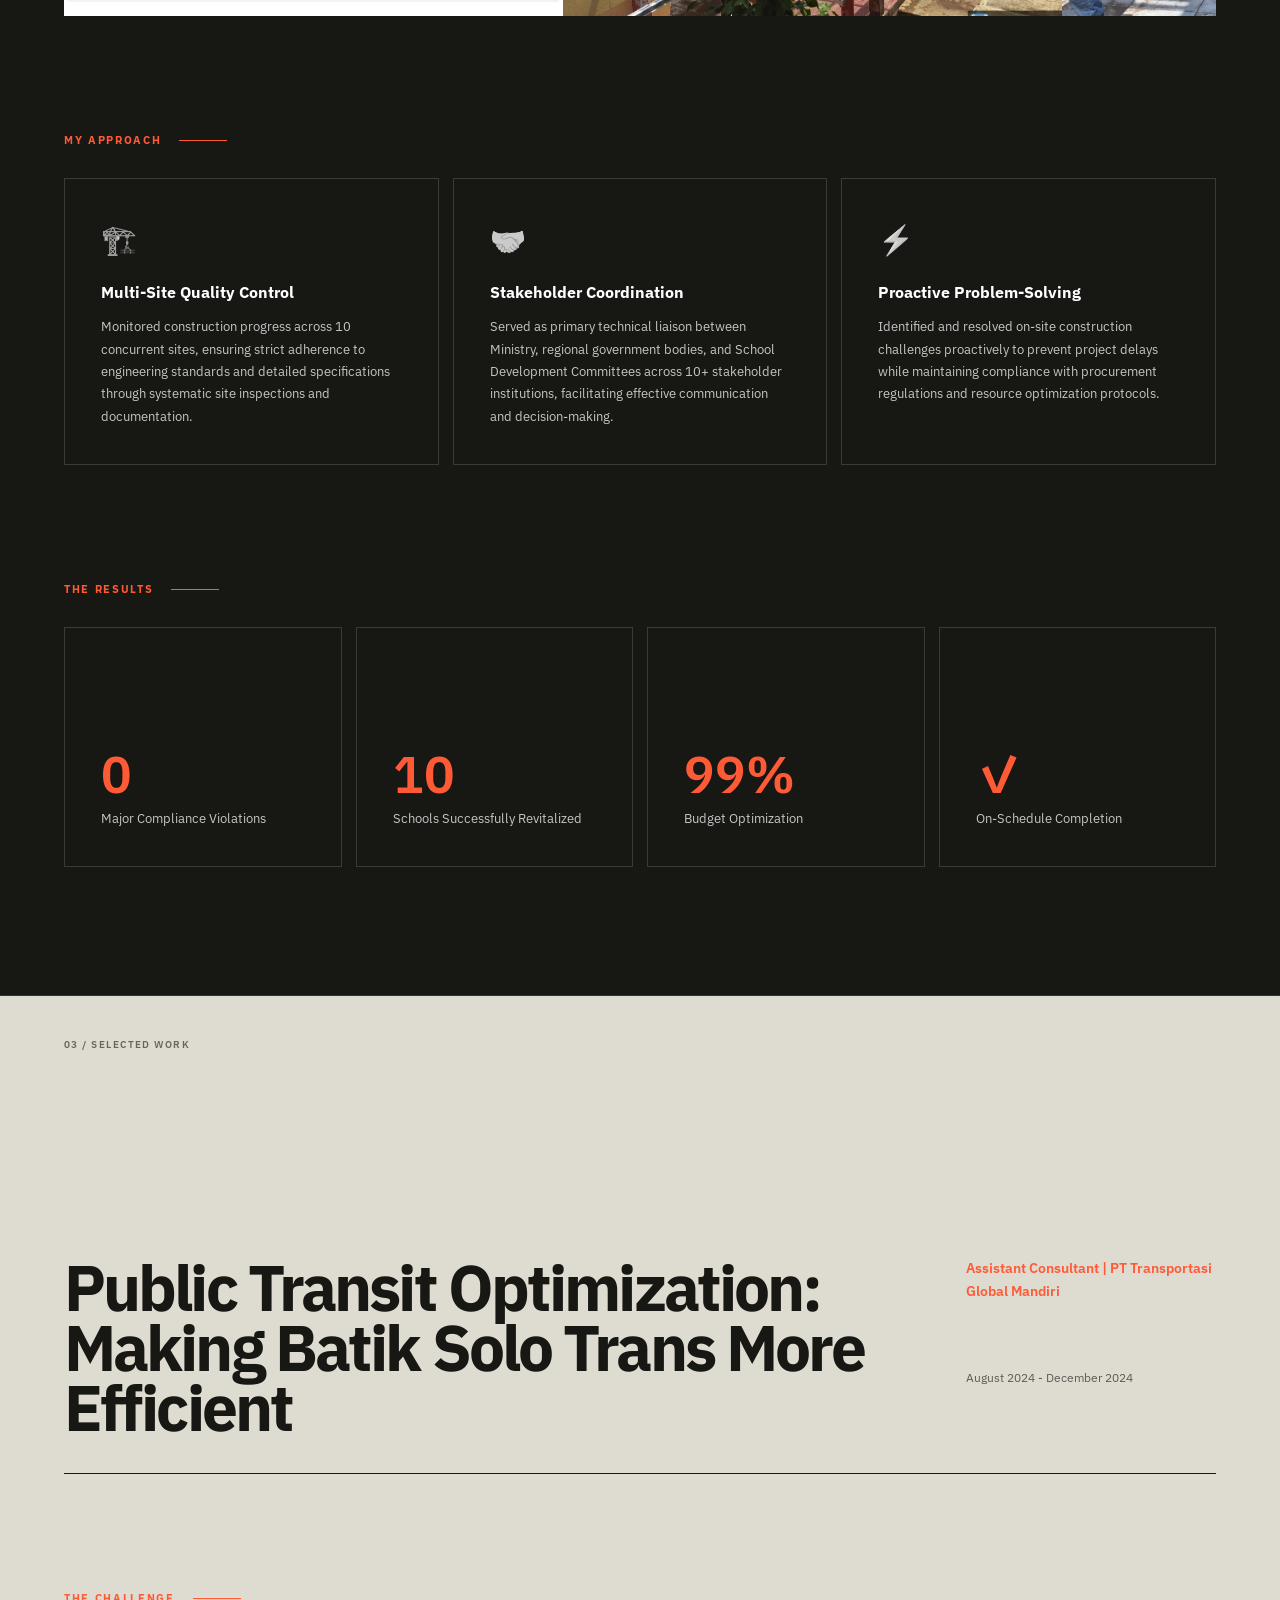
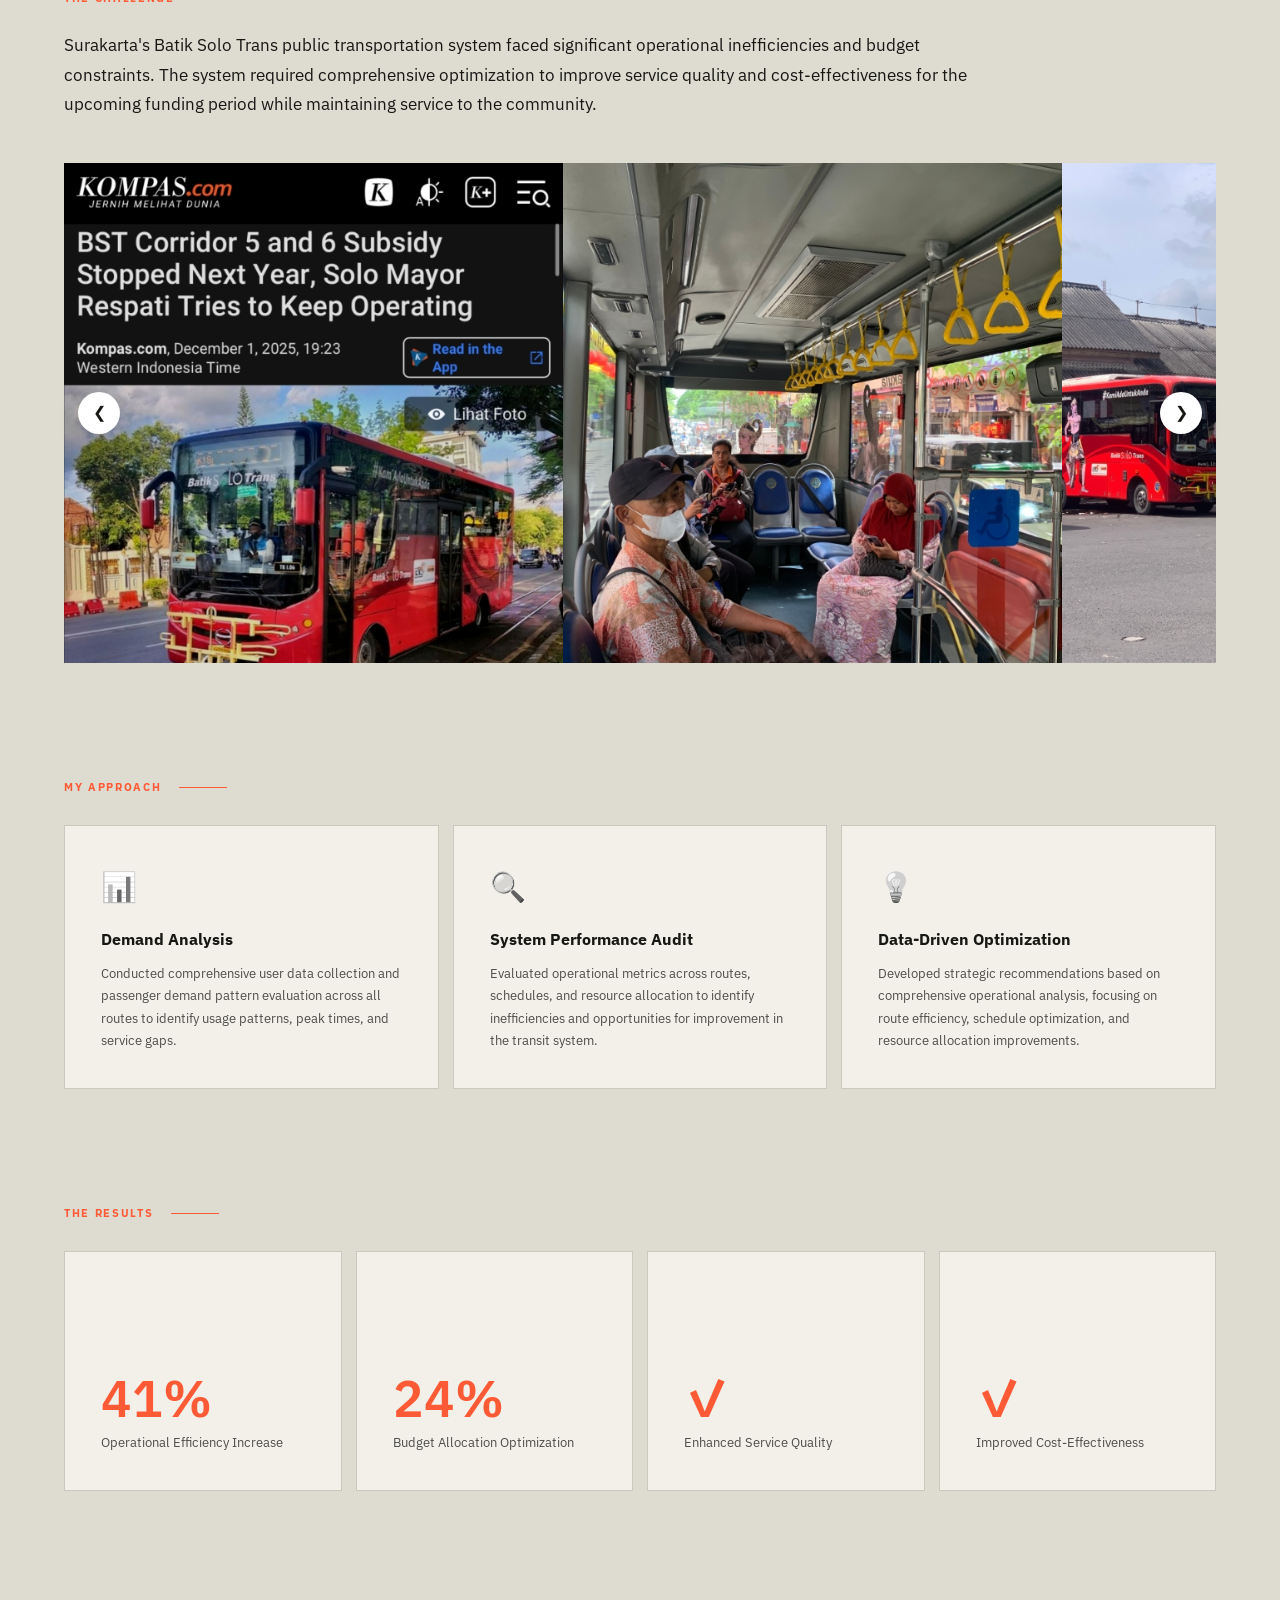
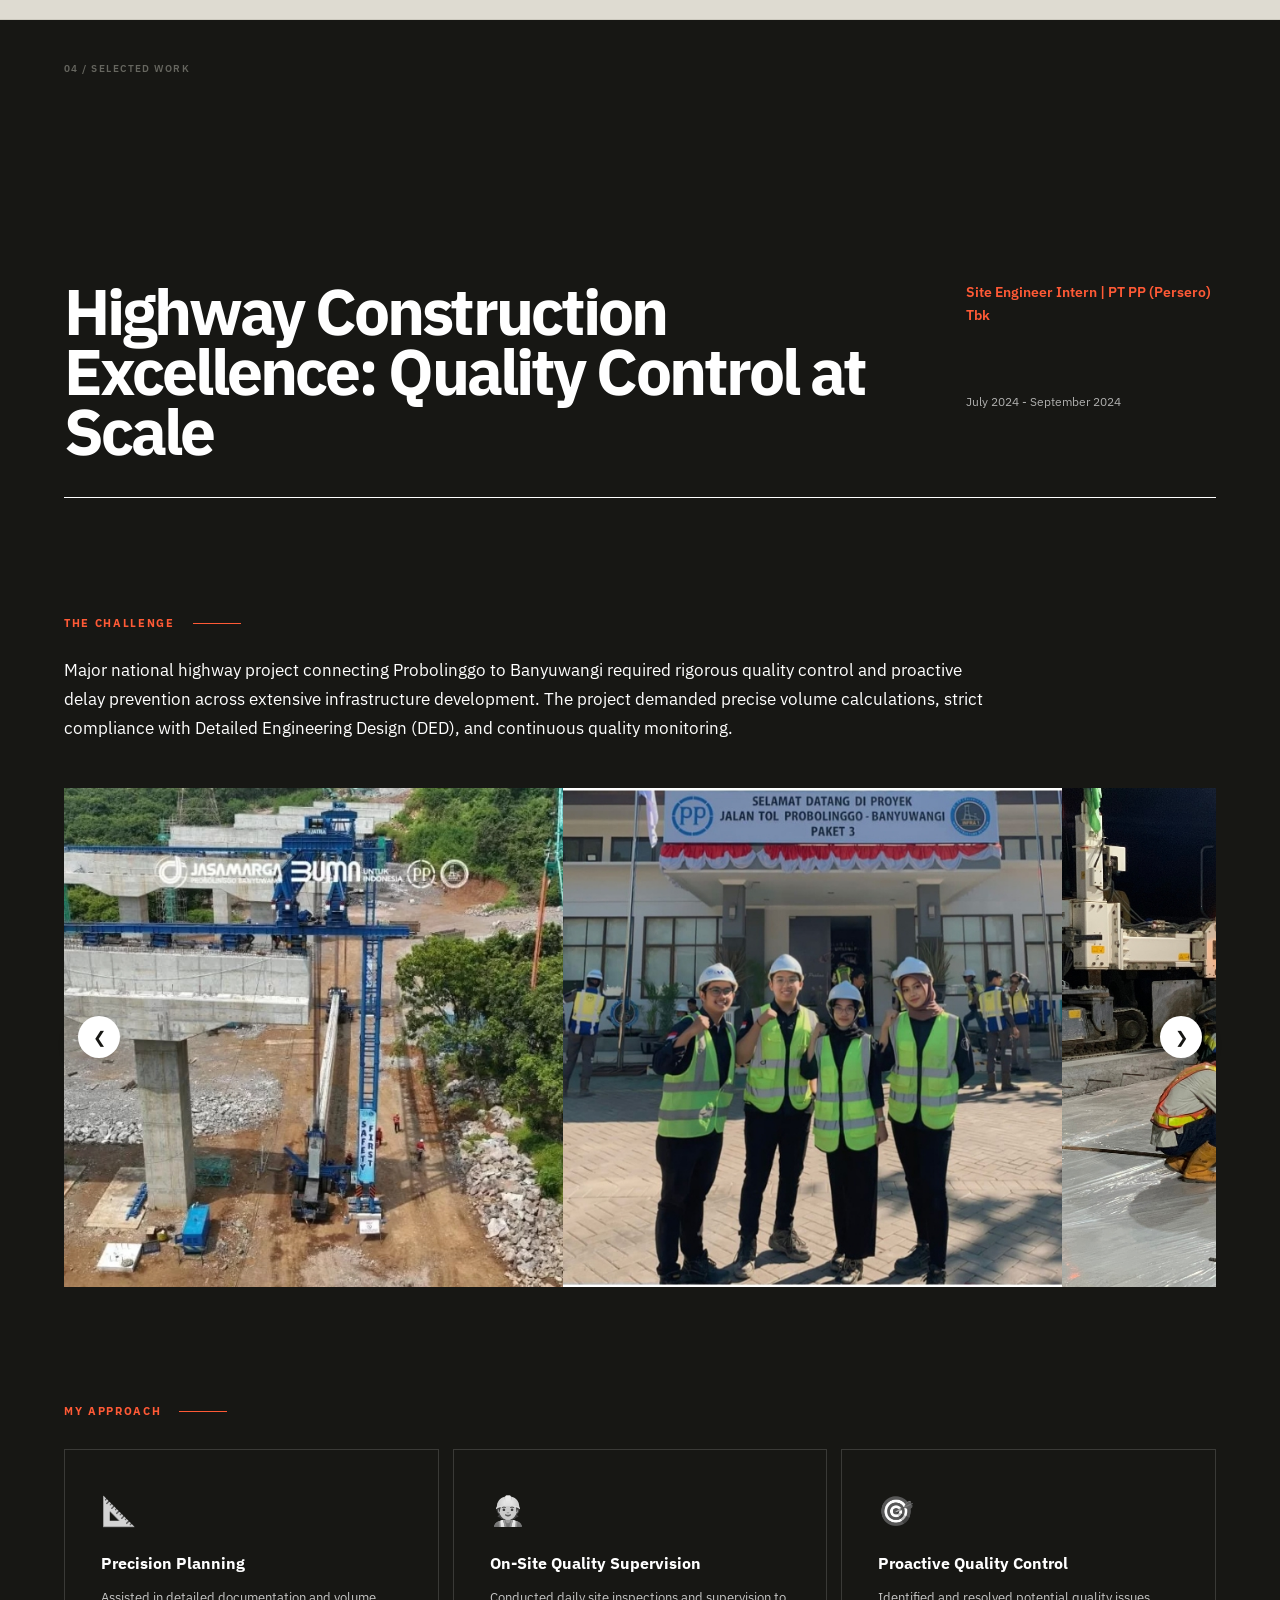
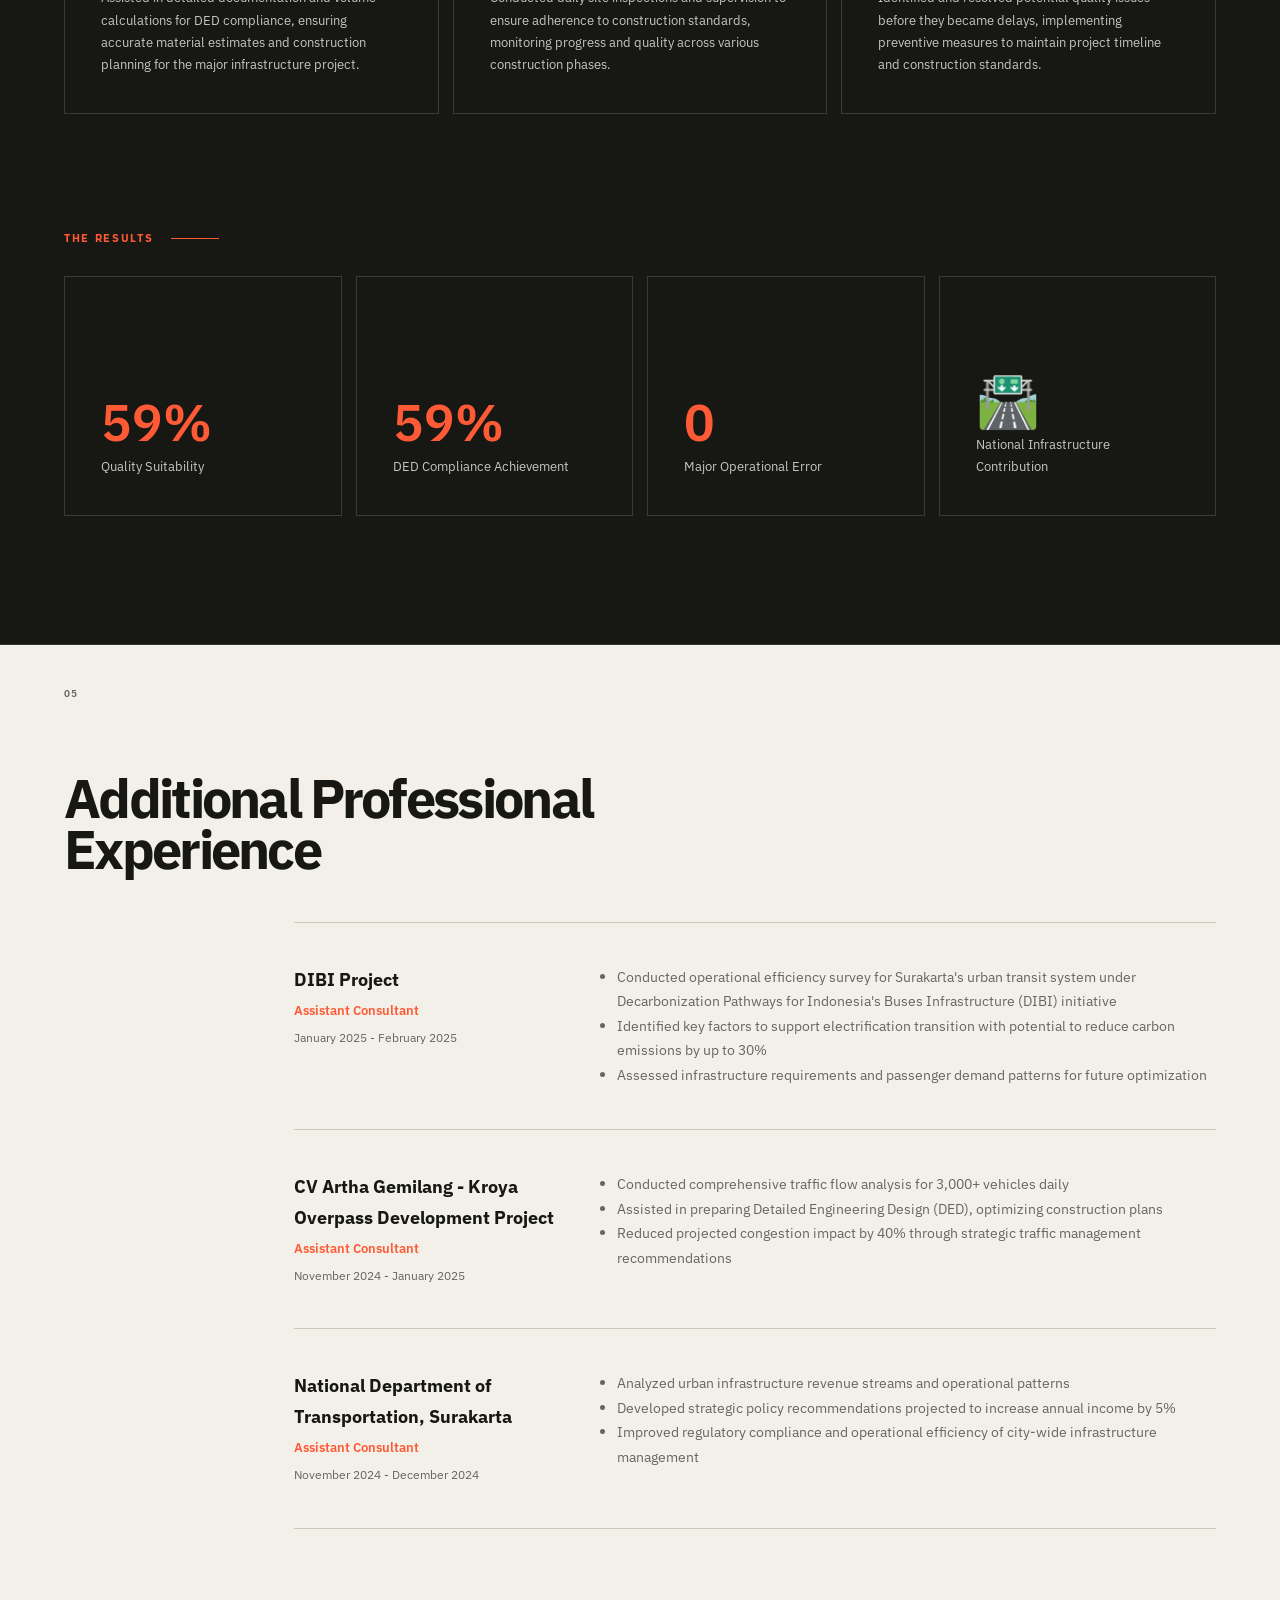
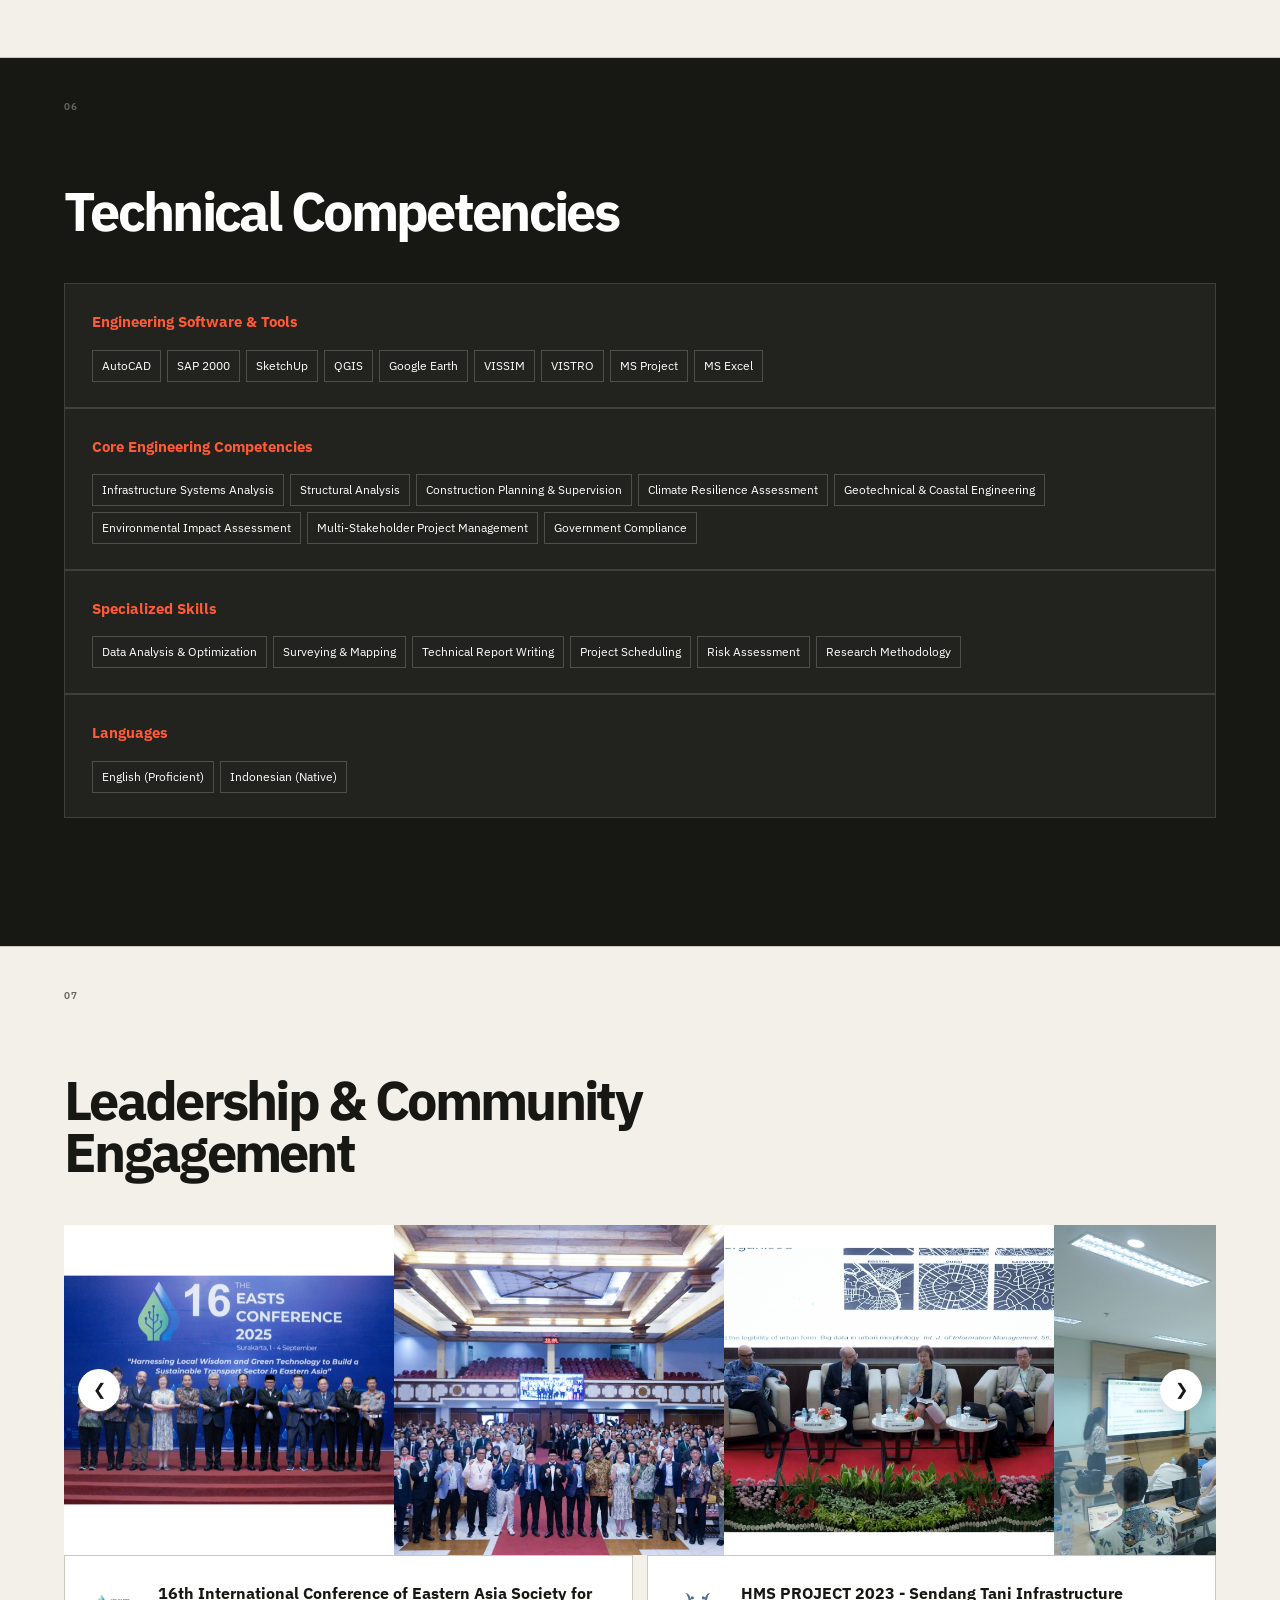
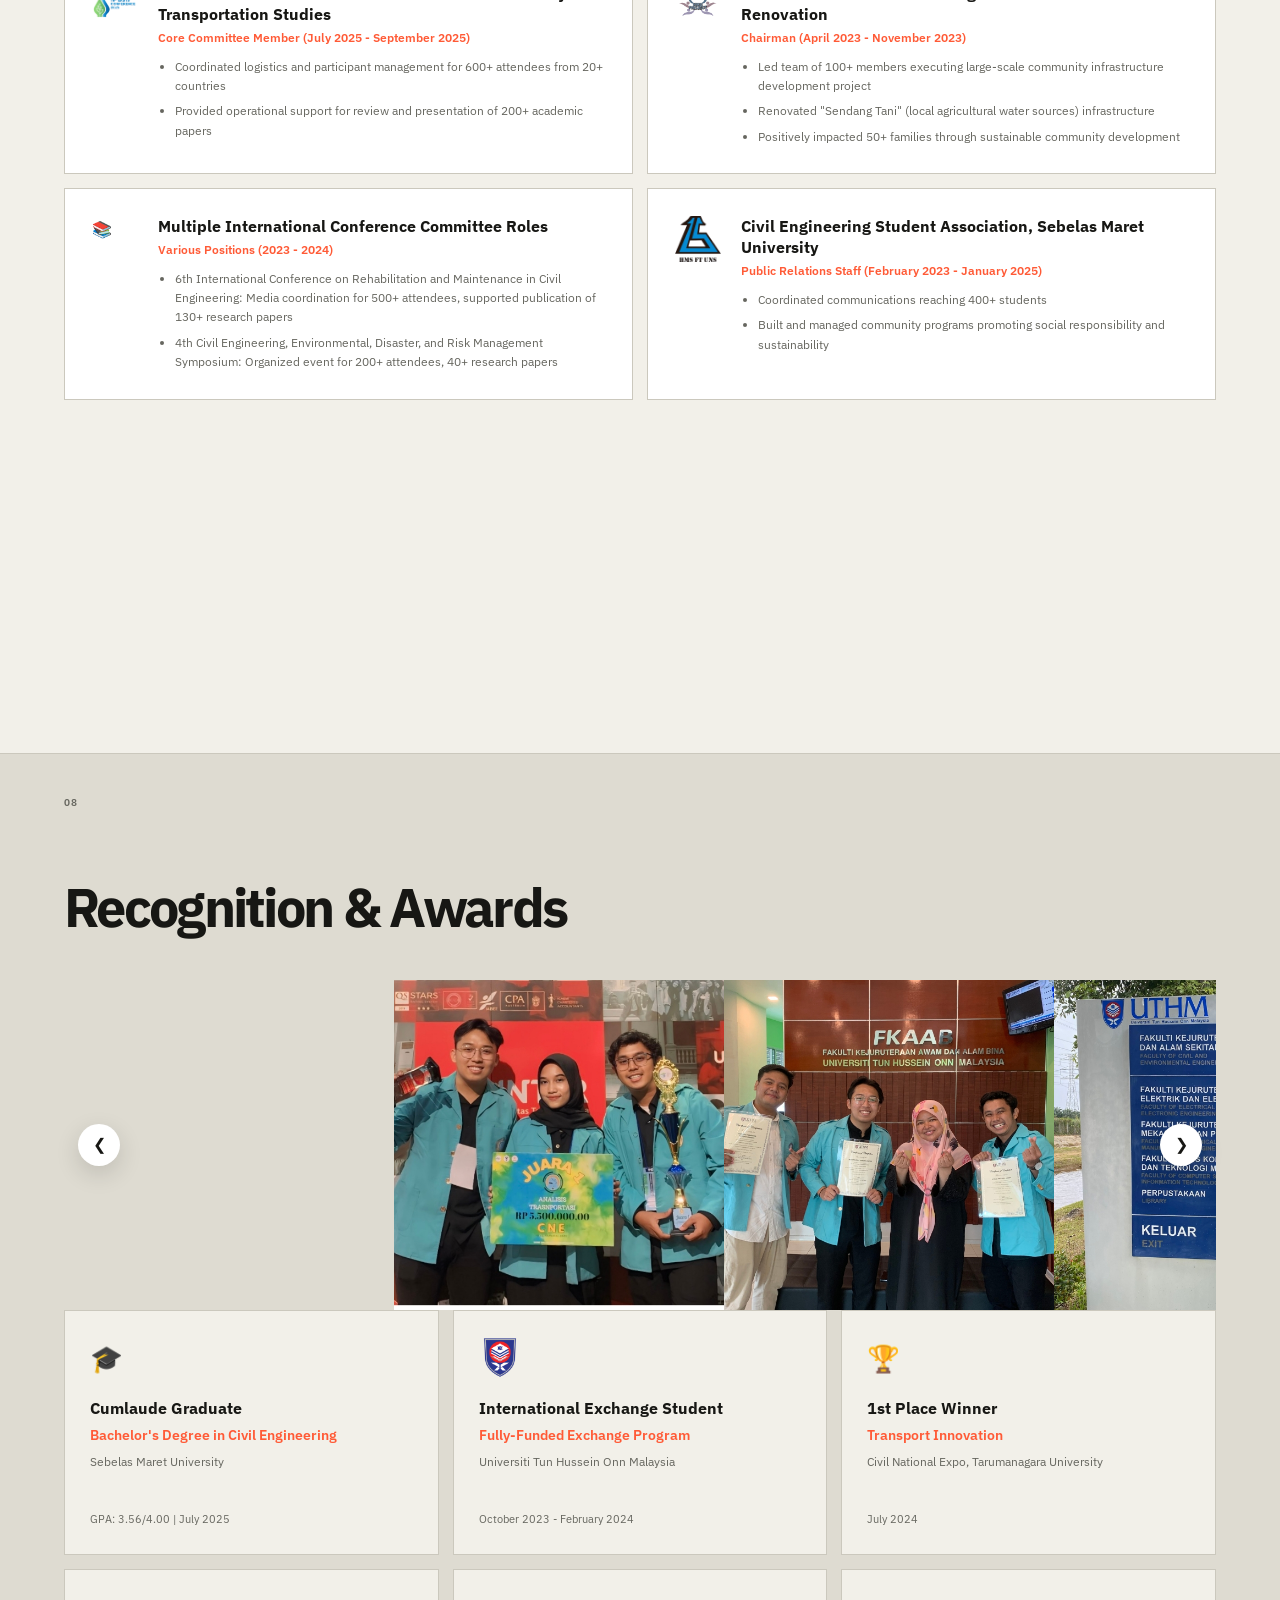
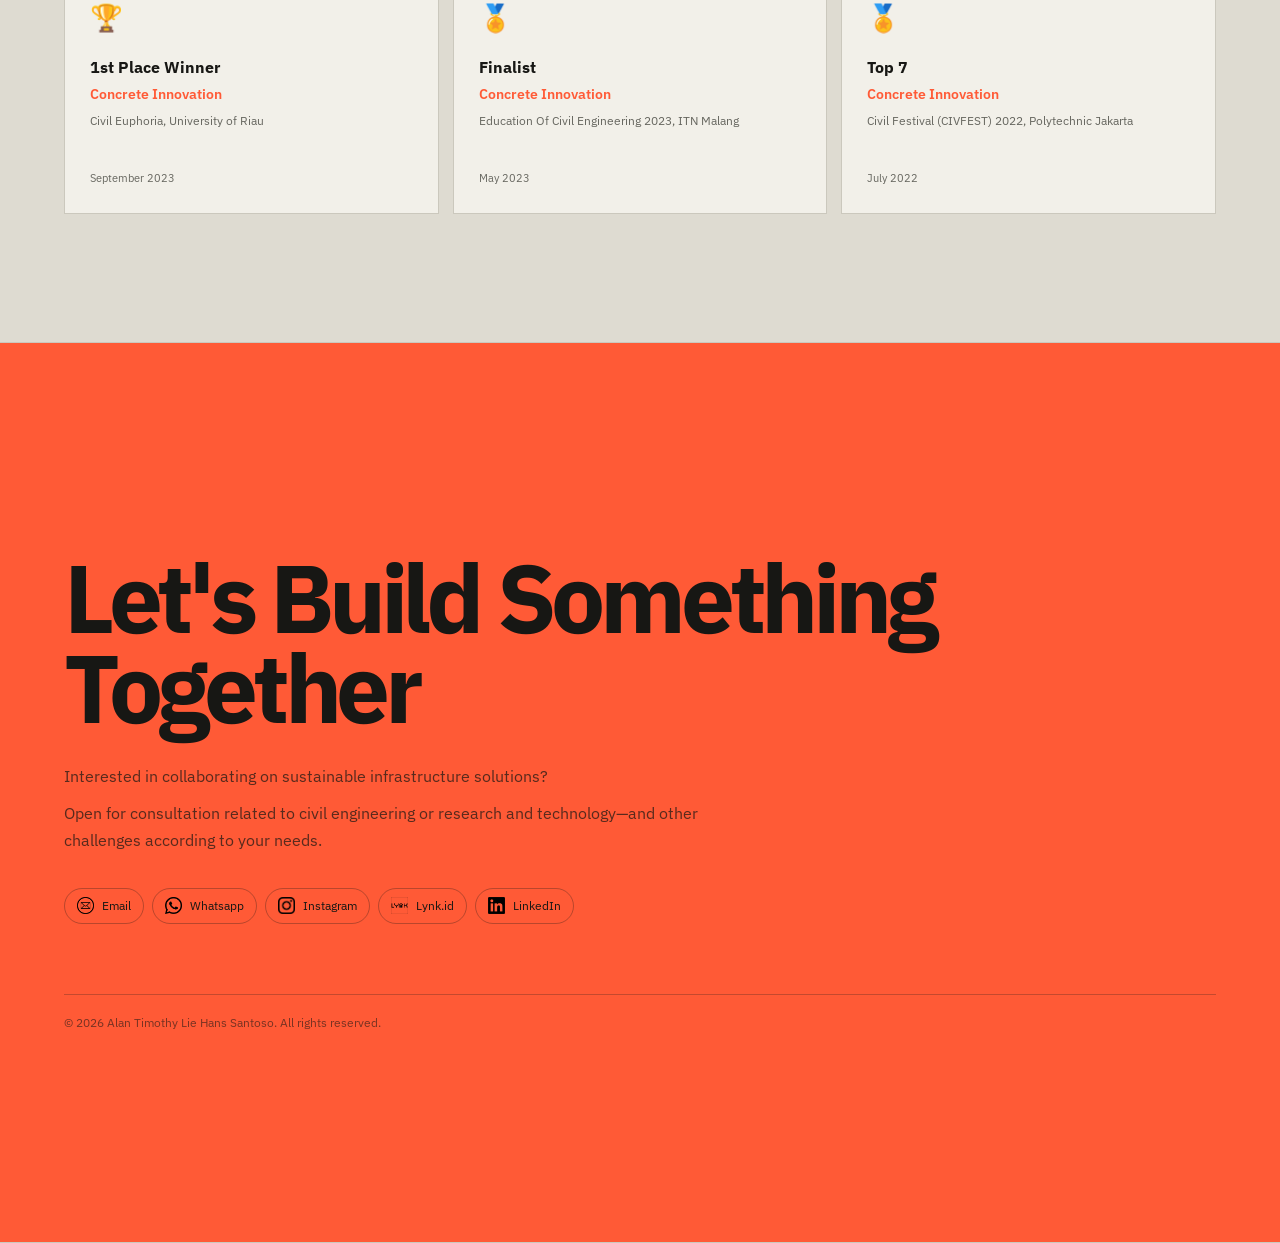
==== commit a4a2ba13: "Merge branch 'claude/create-portfolio-website-Prtflo' into codex/update-portfolio-with-new-template-" ====
--- a/index.html
+++ b/index.html
@@ -711,6 +711,17 @@
         </div>
     </section>
 
+    <aside class="section-rail" aria-label="Page sections">
+        <span class="section-rail-progress" aria-hidden="true"></span>
+        <a href="#research"><span>01</span><b>Research</b></a>
+        <a href="#project-ministry"><span>02</span><b>Projects</b></a>
+        <a href="#other-experience"><span>05</span><b>Experience</b></a>
+        <a href="#skills"><span>06</span><b>Skills</b></a>
+        <a href="#involvement"><span>07</span><b>Community</b></a>
+        <a href="#achievements"><span>08</span><b>Awards</b></a>
+        <a href="#contact"><span>09</span><b>Contact</b></a>
+    </aside>
+
     <script src="i18n.js"></script>
     <script src="script.js"></script>
     <dialog class="image-lightbox" id="image-lightbox" aria-label="Expanded portfolio image">
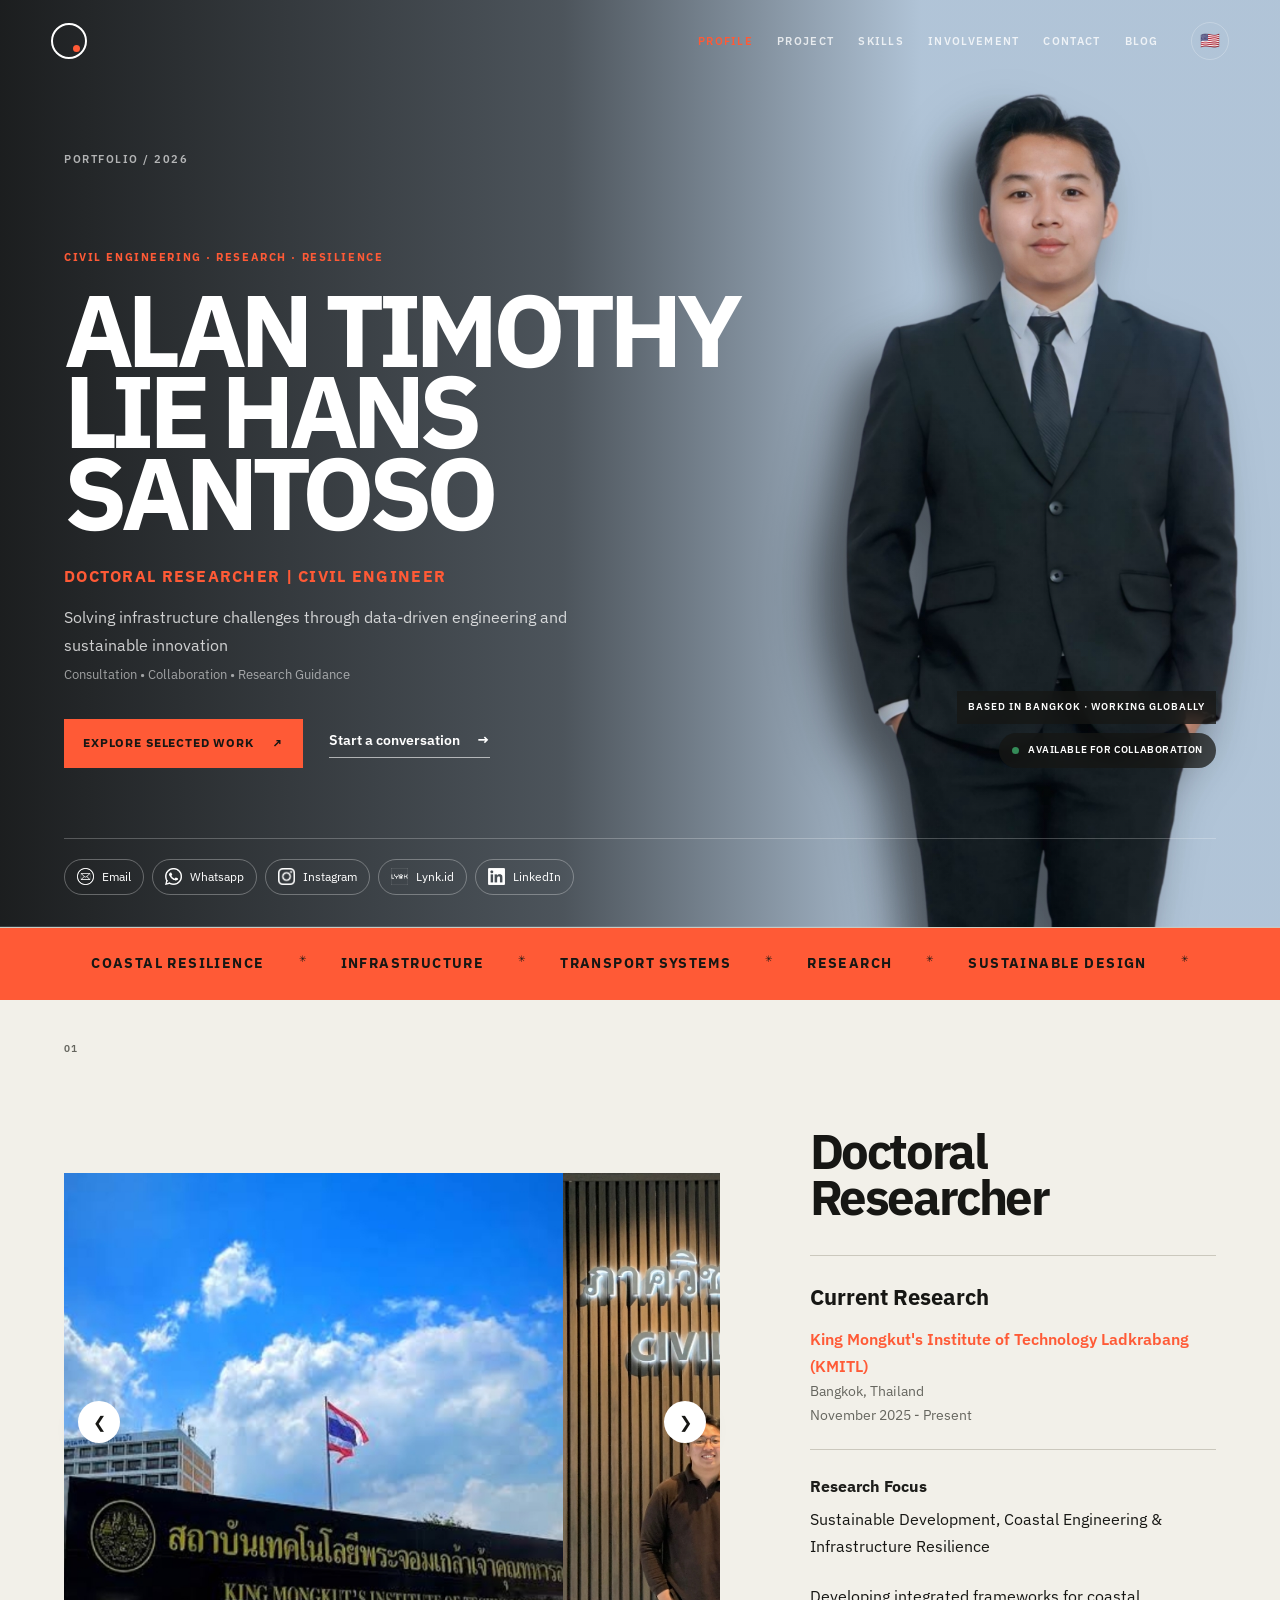
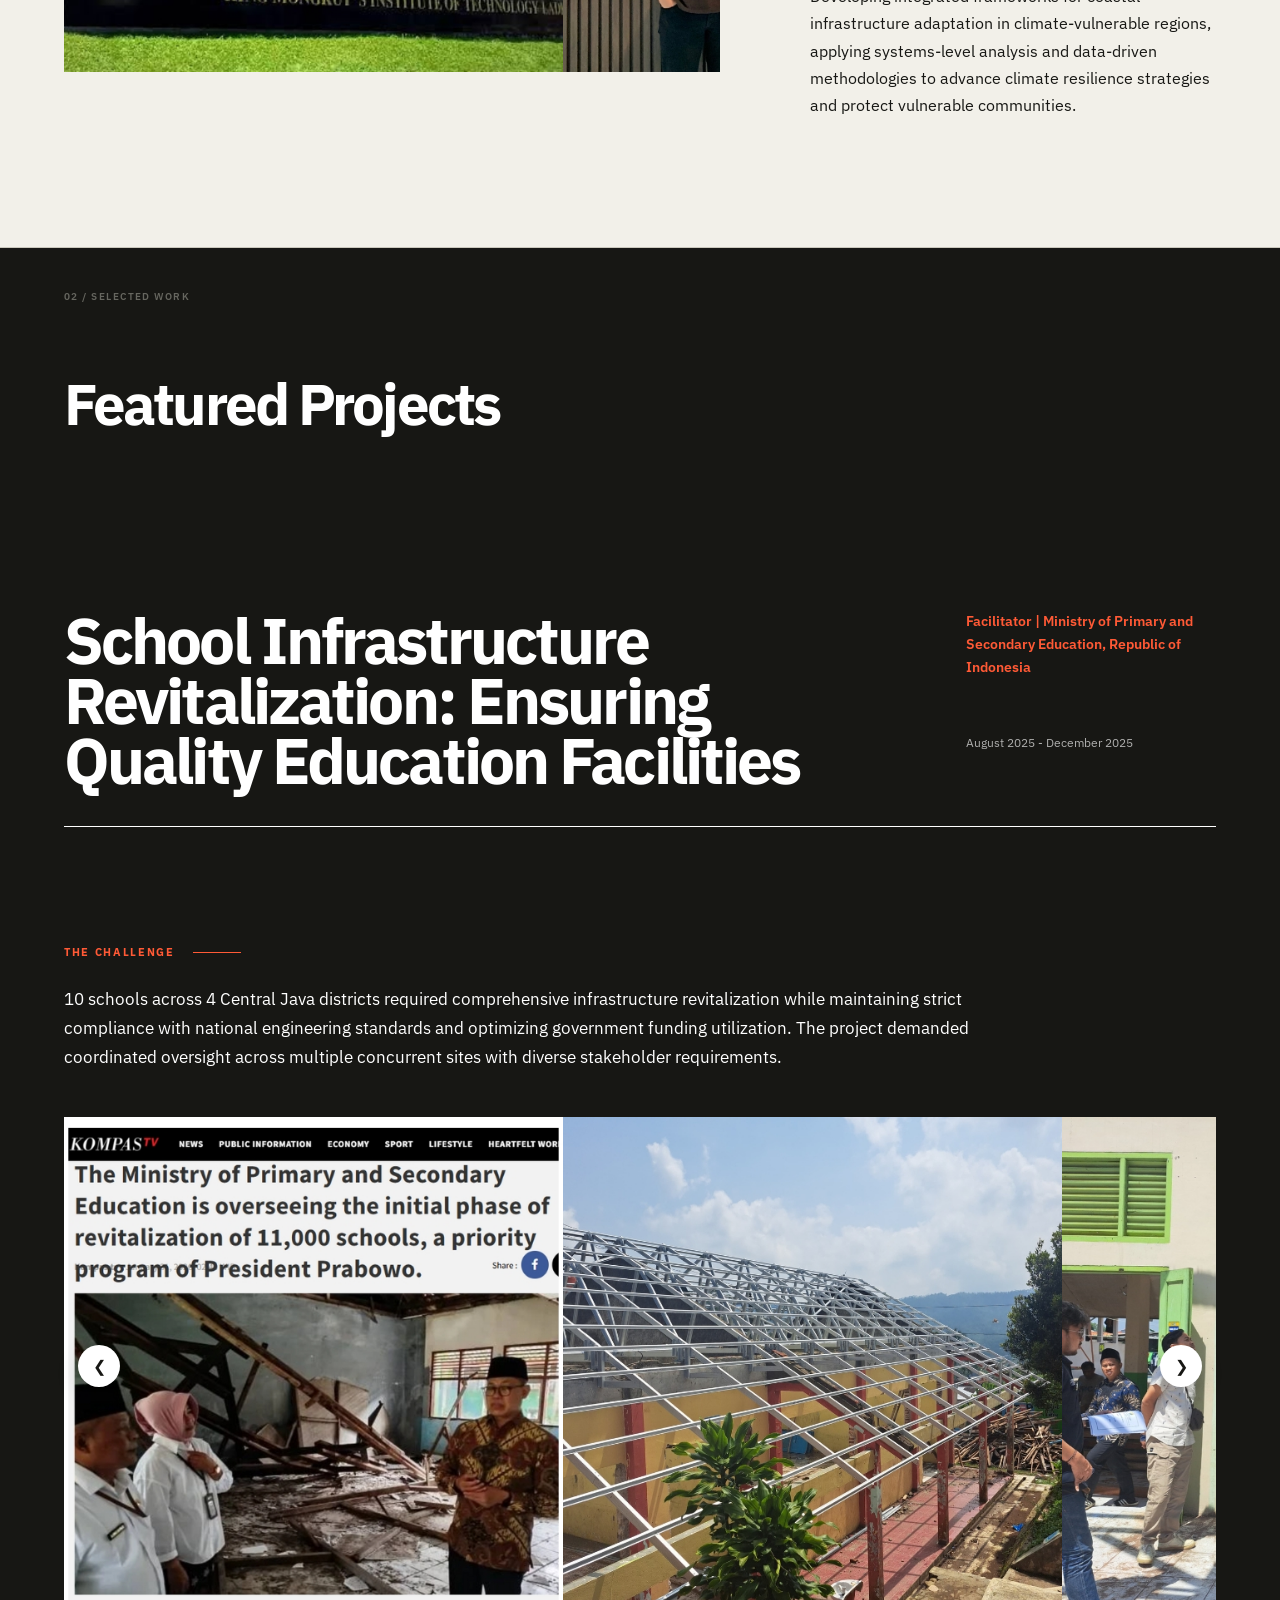
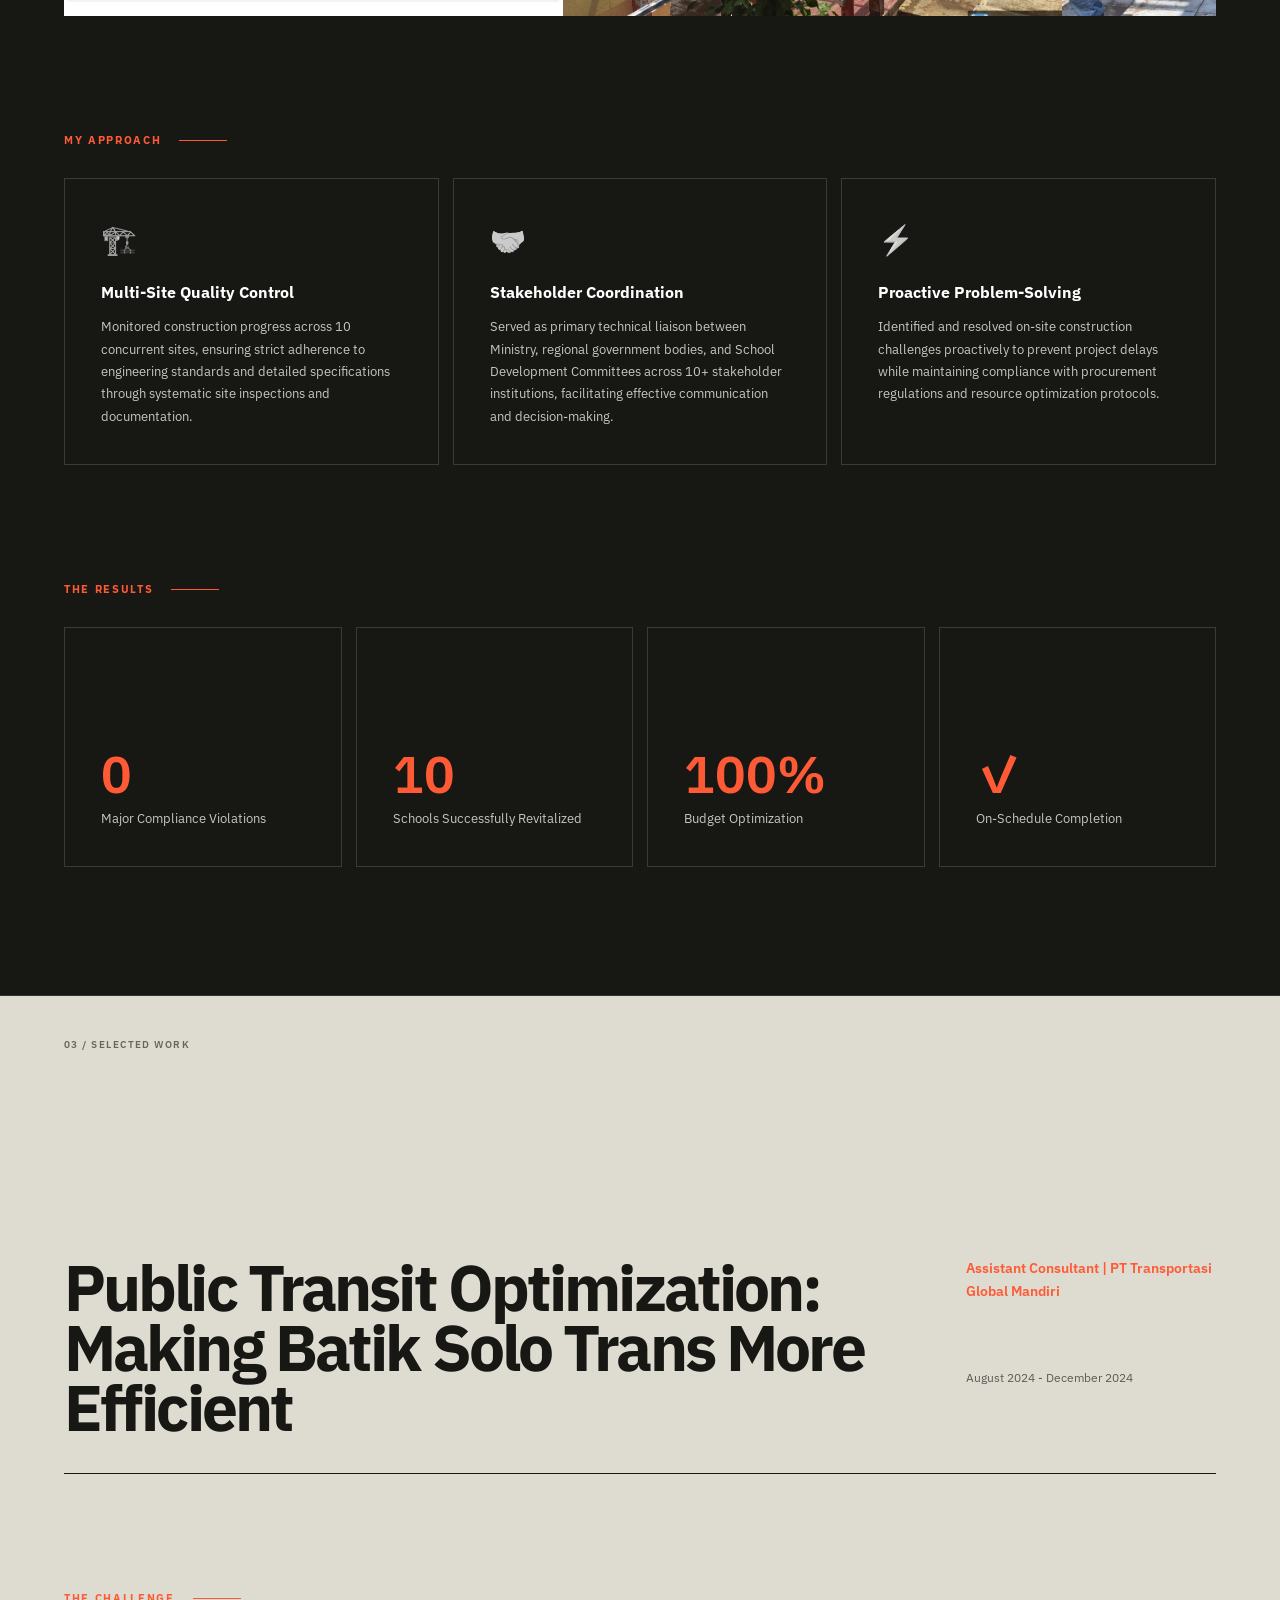
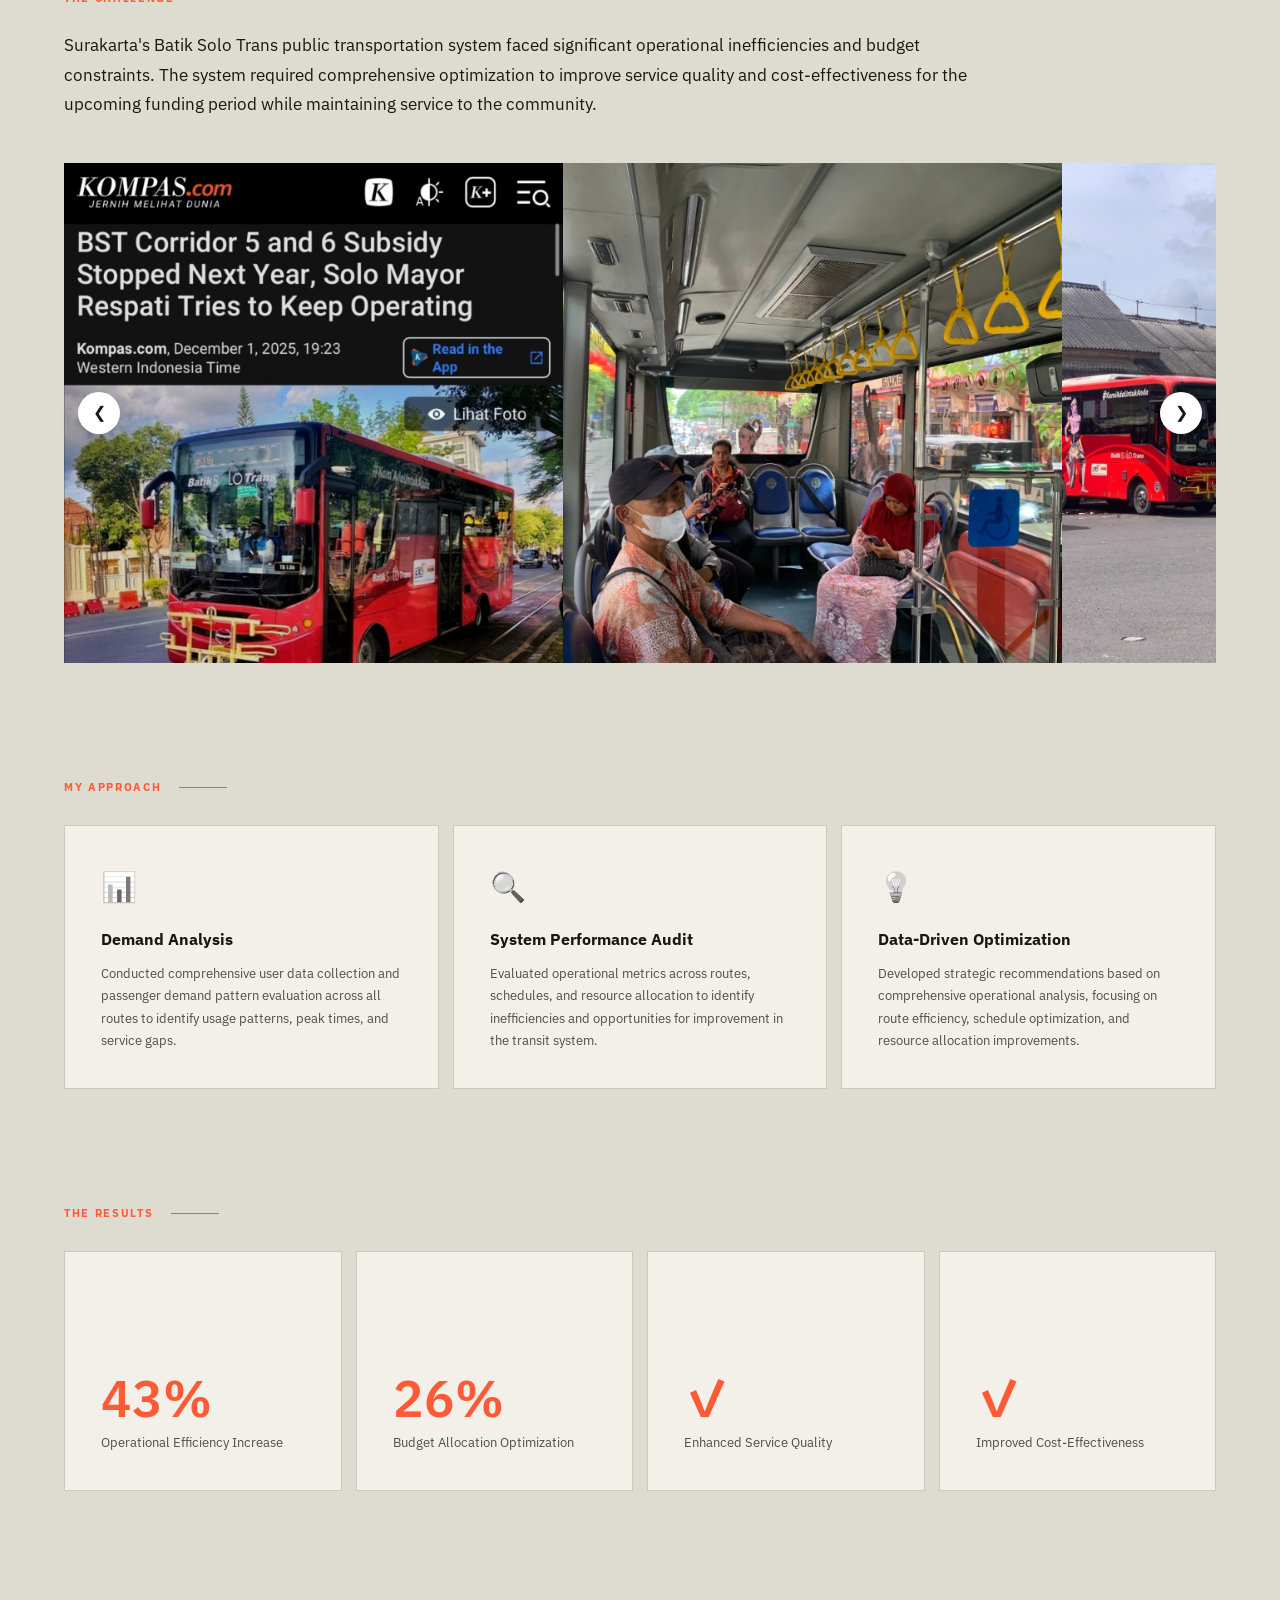
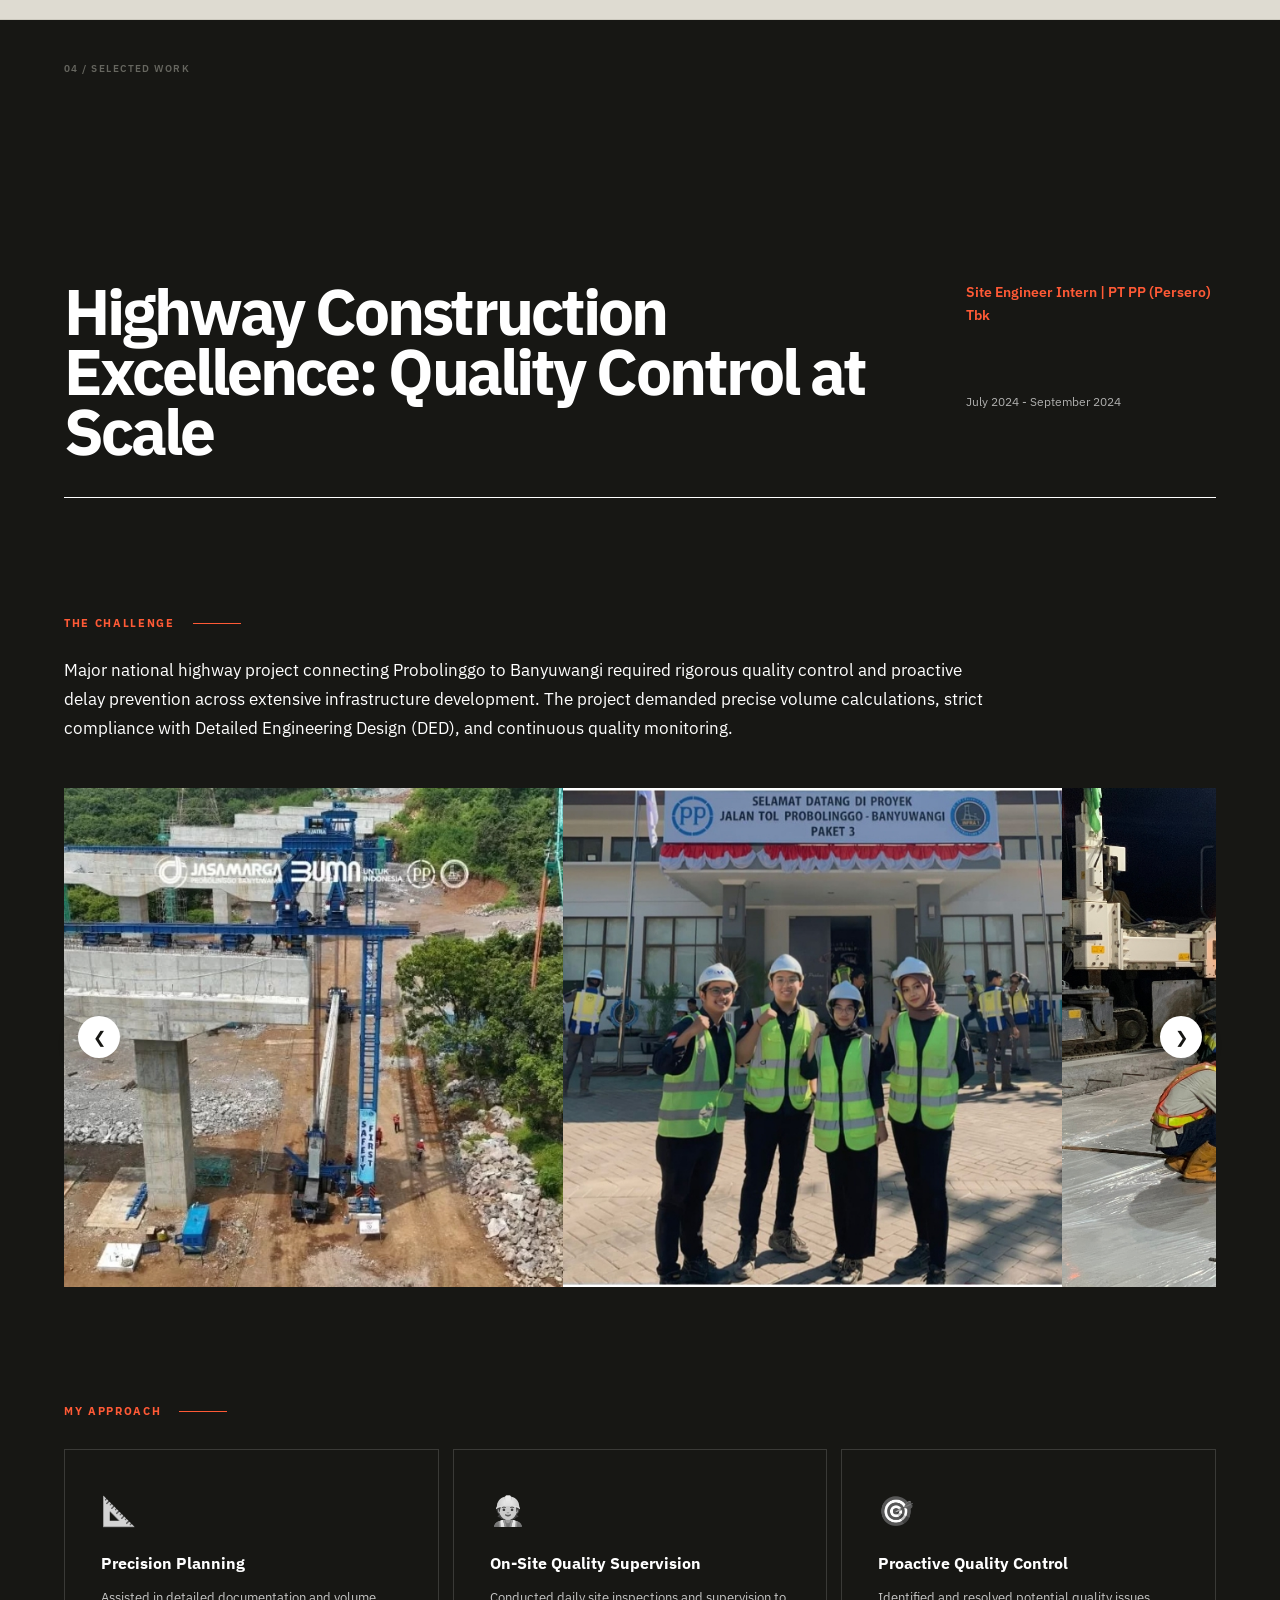
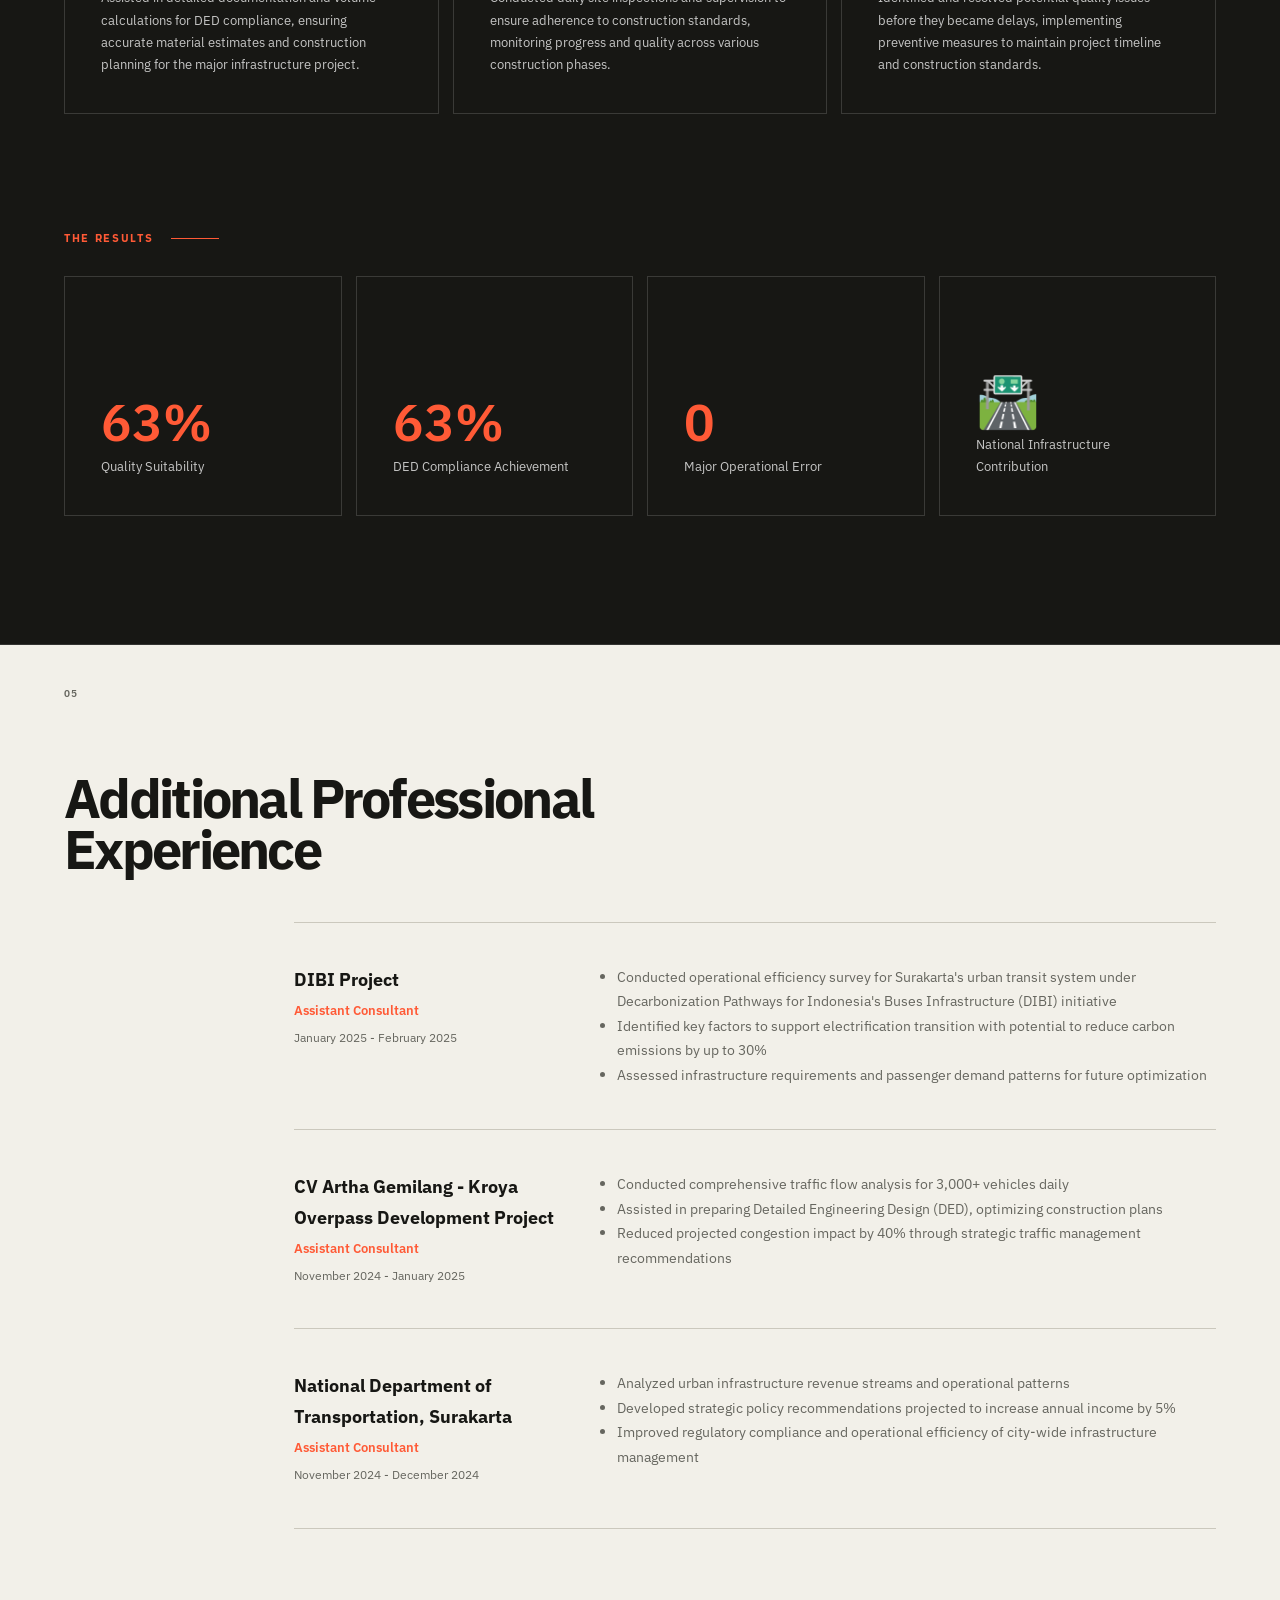
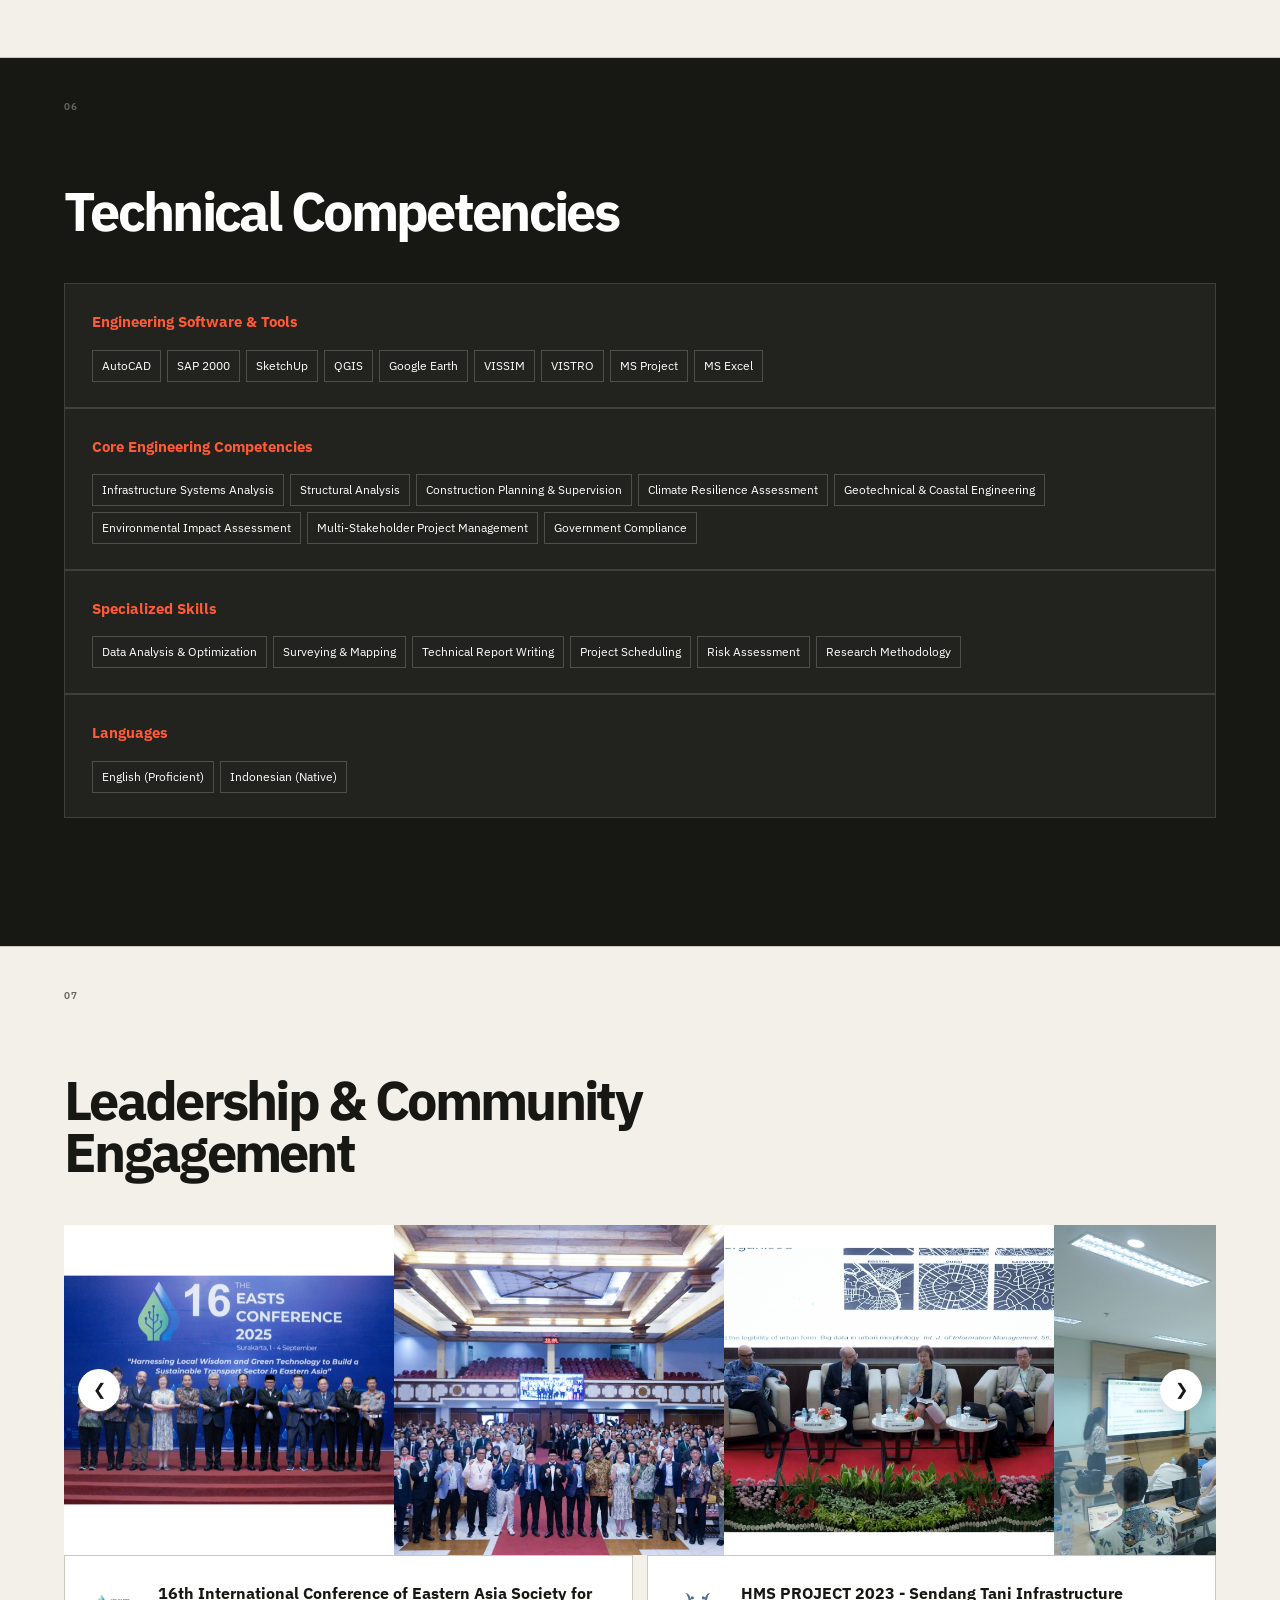
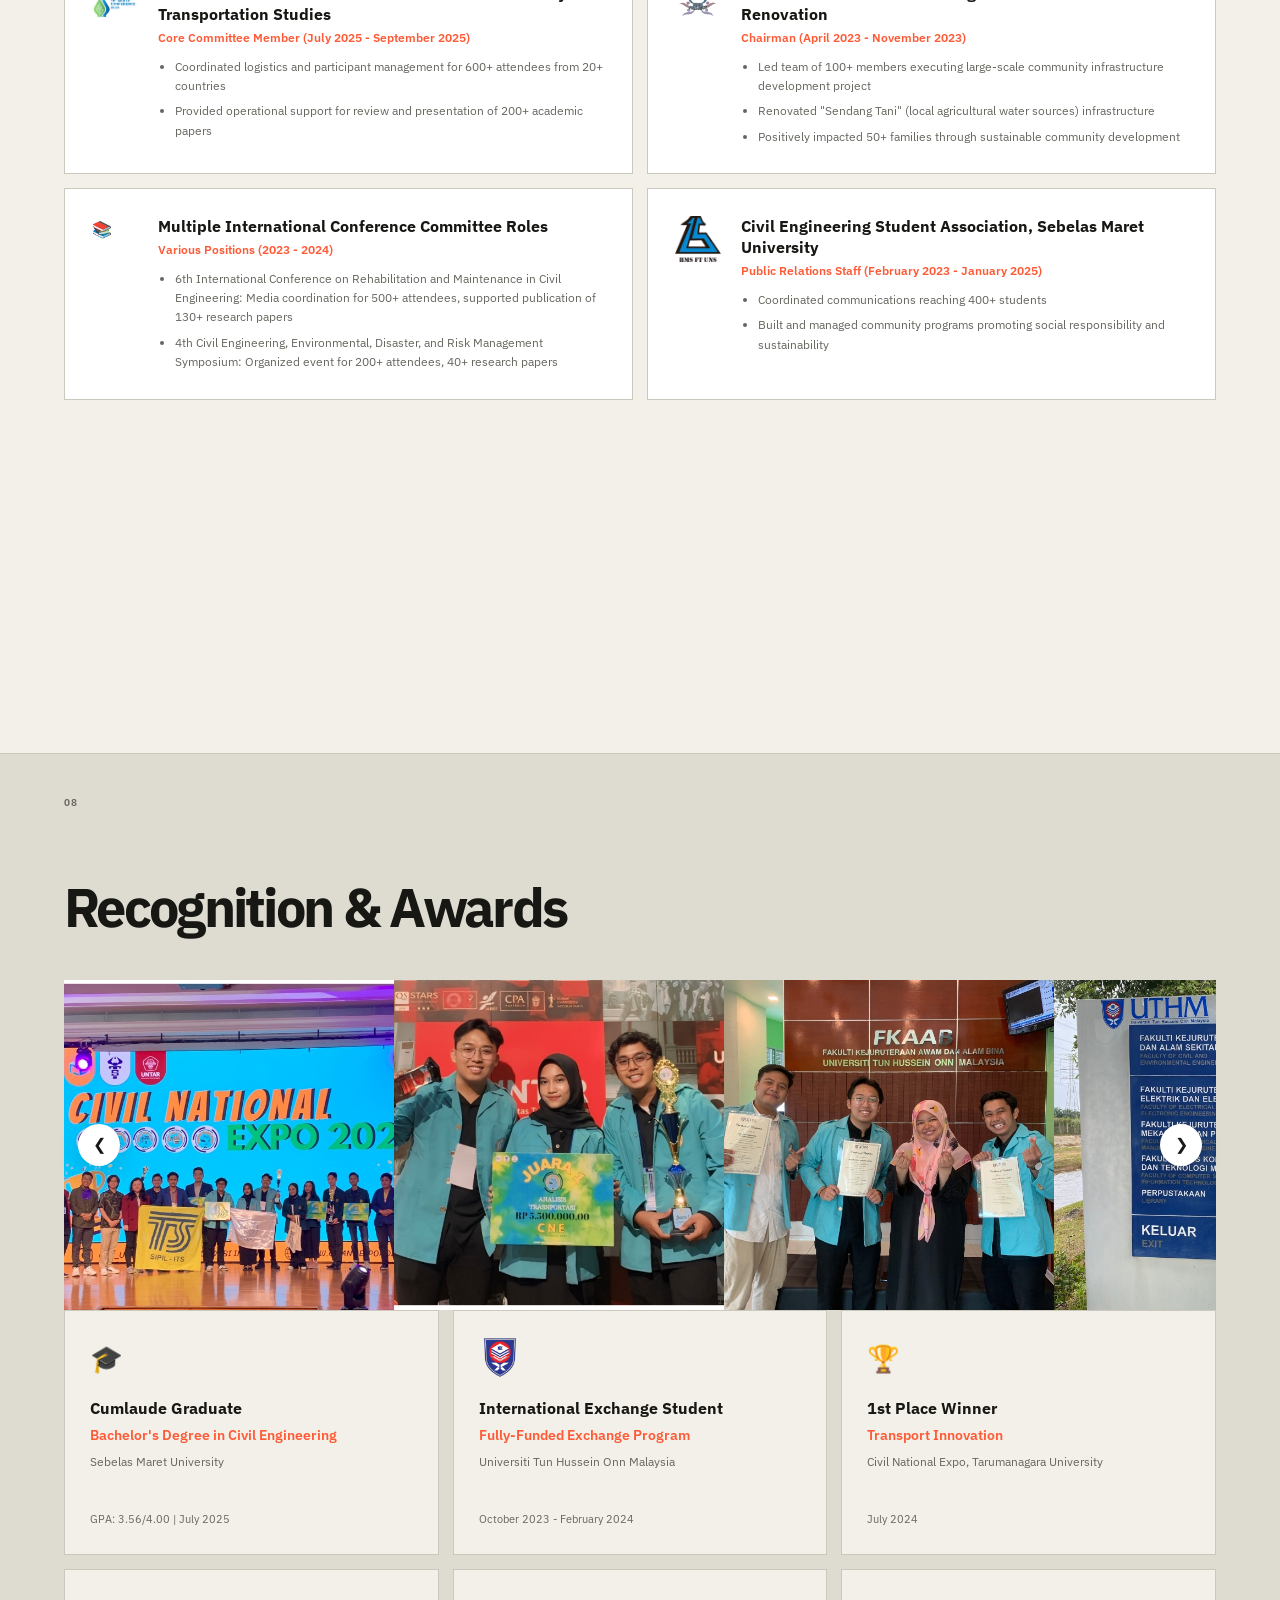
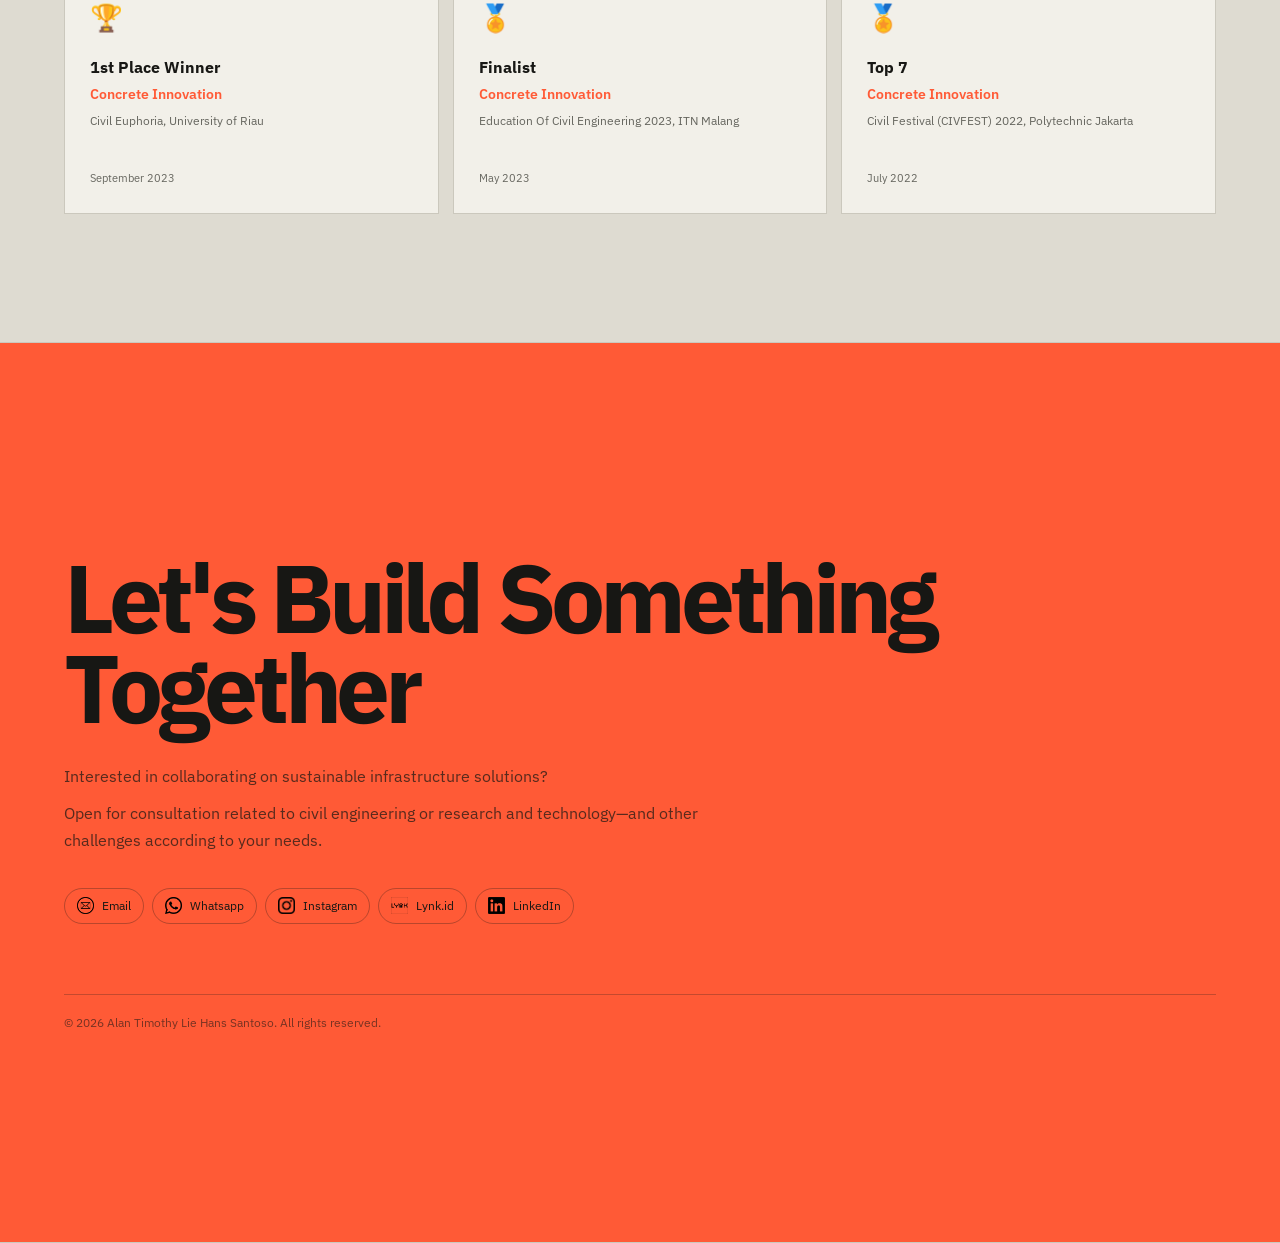
==== commit 7b5e45e6: "Separate mobile portrait and organize social links" ====
--- a/index.html
+++ b/index.html
@@ -711,17 +711,6 @@
         </div>
     </section>
 
-    <aside class="section-rail" aria-label="Page sections">
-        <span class="section-rail-progress" aria-hidden="true"></span>
-        <a href="#research"><span>01</span><b>Research</b></a>
-        <a href="#project-ministry"><span>02</span><b>Projects</b></a>
-        <a href="#other-experience"><span>05</span><b>Experience</b></a>
-        <a href="#skills"><span>06</span><b>Skills</b></a>
-        <a href="#involvement"><span>07</span><b>Community</b></a>
-        <a href="#achievements"><span>08</span><b>Awards</b></a>
-        <a href="#contact"><span>09</span><b>Contact</b></a>
-    </aside>
-
     <script src="i18n.js"></script>
     <script src="script.js"></script>
     <dialog class="image-lightbox" id="image-lightbox" aria-label="Expanded portfolio image">
--- a/portfolio.css
+++ b/portfolio.css
@@ -662,3 +662,43 @@
   .contact-section .hero-contact { gap: 6px; }
   .contact-section .hero-contact .contact-link { padding: 7px 9px; }
 }
+
+/* Small-screen subject separation, complete social grid, and minimal markers */
+@media (max-width: 980px) {
+  .expertise-track i { font-size: 0; line-height: 1; }
+  .expertise-track i::after { content: '•'; display: inline-block; color: currentColor; font-size: .85rem; line-height: 1; }
+}
+
+@media (min-width: 561px) and (max-width: 820px) and (orientation: portrait) {
+  .hero-section { background-position: 77% center; }
+  .hero-content { grid-template-columns: minmax(0,51%) minmax(0,49%); }
+  .hero-copy { padding-right: 14px; }
+  .hero-name { font-size: clamp(2.35rem,6.7vw,3.45rem); }
+  .hero-contact { display: grid; grid-template-columns: repeat(6,minmax(0,1fr)); gap: 7px; overflow: visible; }
+  .hero-contact .contact-link { justify-content: center; min-width: 0; }
+  .hero-contact .contact-link:nth-child(-n+3) { grid-column: span 2; }
+  .hero-contact .contact-link:nth-child(n+4) { grid-column: span 3; }
+}
+
+@media (max-width: 560px) and (orientation: portrait) {
+  .hero-section { background-position: 77% center; }
+  .hero-content { grid-template-columns: minmax(0,51%) minmax(0,49%); }
+  .hero-copy { padding-right: 7px; padding-bottom: 142px; }
+  .hero-name { font-size: clamp(1.75rem,8.9vw,2.3rem); }
+  .hero-contact { display: grid; grid-template-columns: repeat(6,minmax(0,1fr)); gap: 6px; overflow: visible; padding: 12px 0 15px; }
+  .hero-contact .contact-link { justify-content: center; min-width: 0; padding: 6px 5px; }
+  .hero-contact .contact-link:nth-child(-n+3) { grid-column: span 2; }
+  .hero-contact .contact-link:nth-child(n+4) { grid-column: span 3; }
+  .hero-contact .contact-logo { width: 13px; height: 13px; }
+  .hero-contact .contact-text { font-size: .54rem; white-space: nowrap; }
+
+  .contact-section .hero-contact { display: grid; grid-template-columns: repeat(2,minmax(0,1fr)); gap: 7px; }
+  .contact-section .hero-contact .contact-link, .contact-section .hero-contact .contact-link:nth-child(n) { grid-column: auto; justify-content: flex-start; padding: 8px 10px; }
+}
+
+@media (max-width: 390px) and (orientation: portrait) {
+  .hero-section { background-position: 75% center; }
+  .hero-content { grid-template-columns: minmax(0,50%) minmax(0,50%); }
+  .hero-name { font-size: clamp(1.62rem,8.5vw,2.05rem); }
+  .hero-contact .contact-text { font-size: .5rem; }
+}
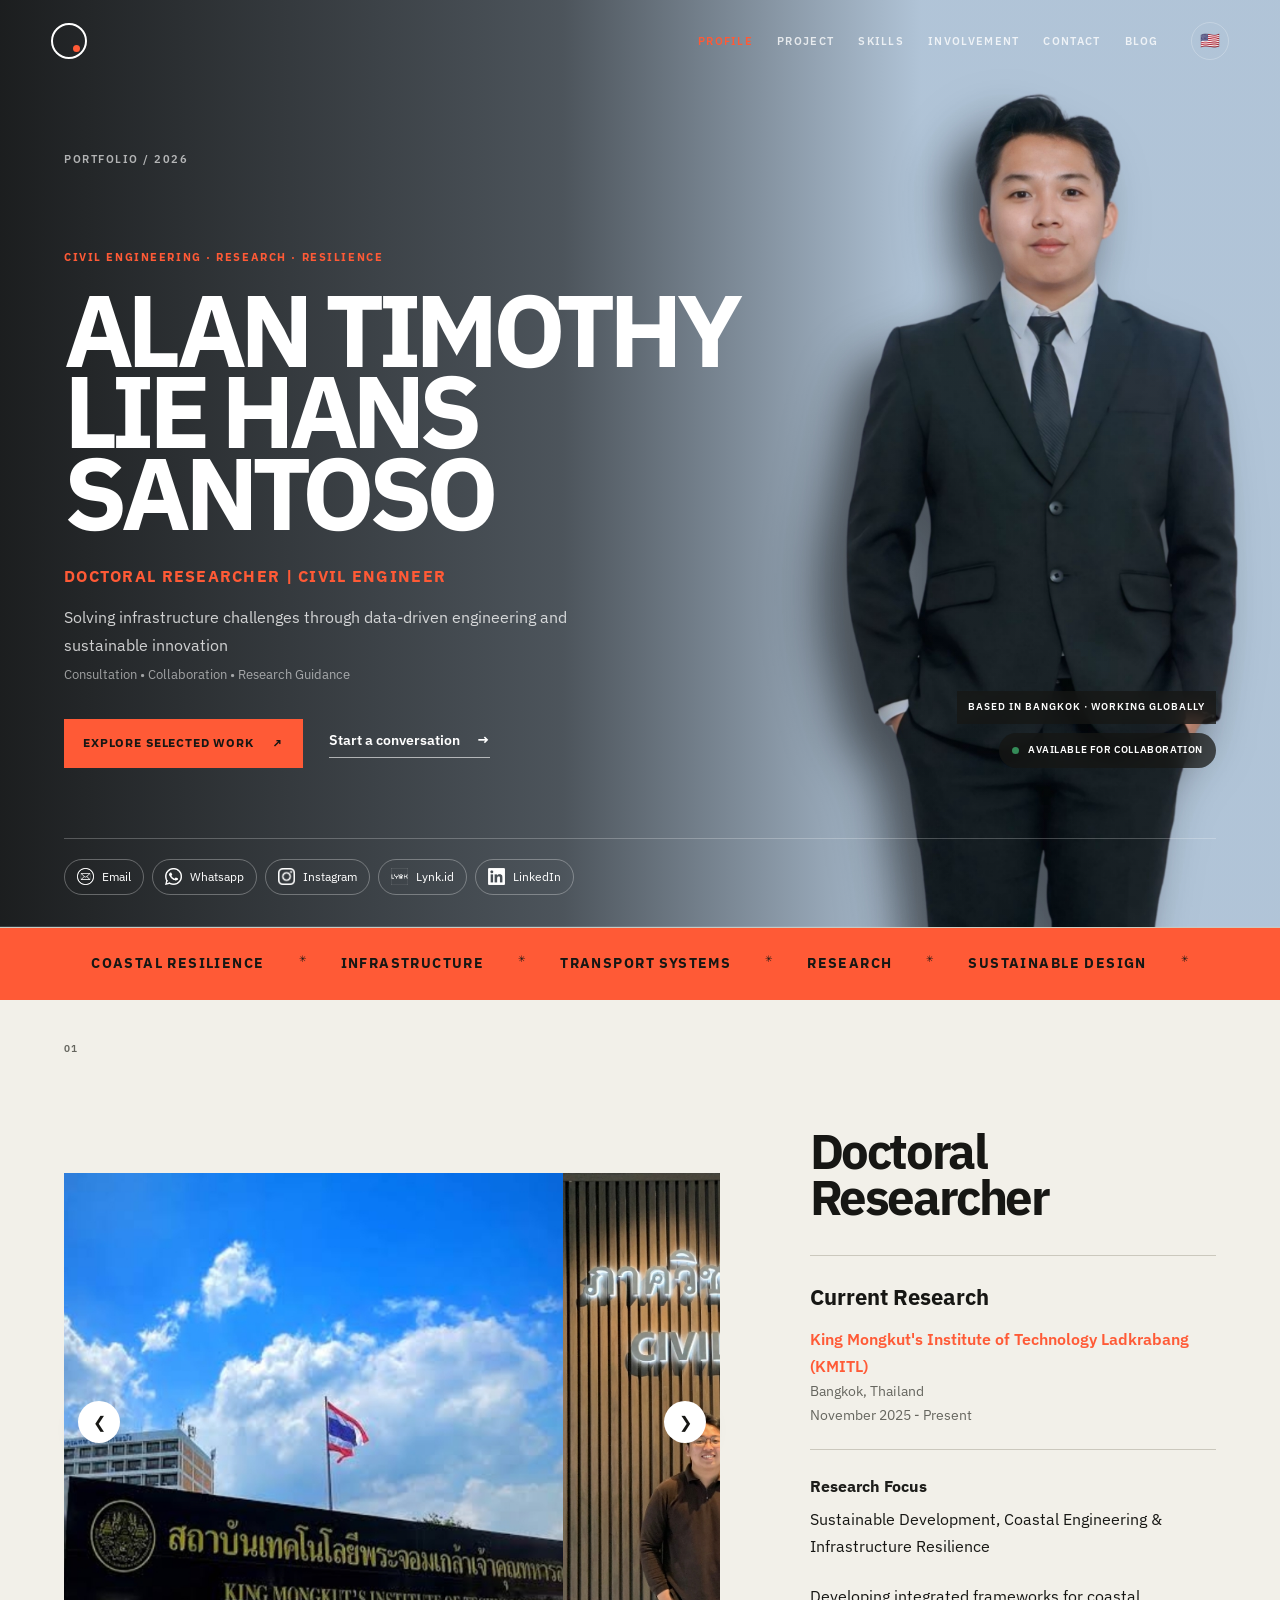
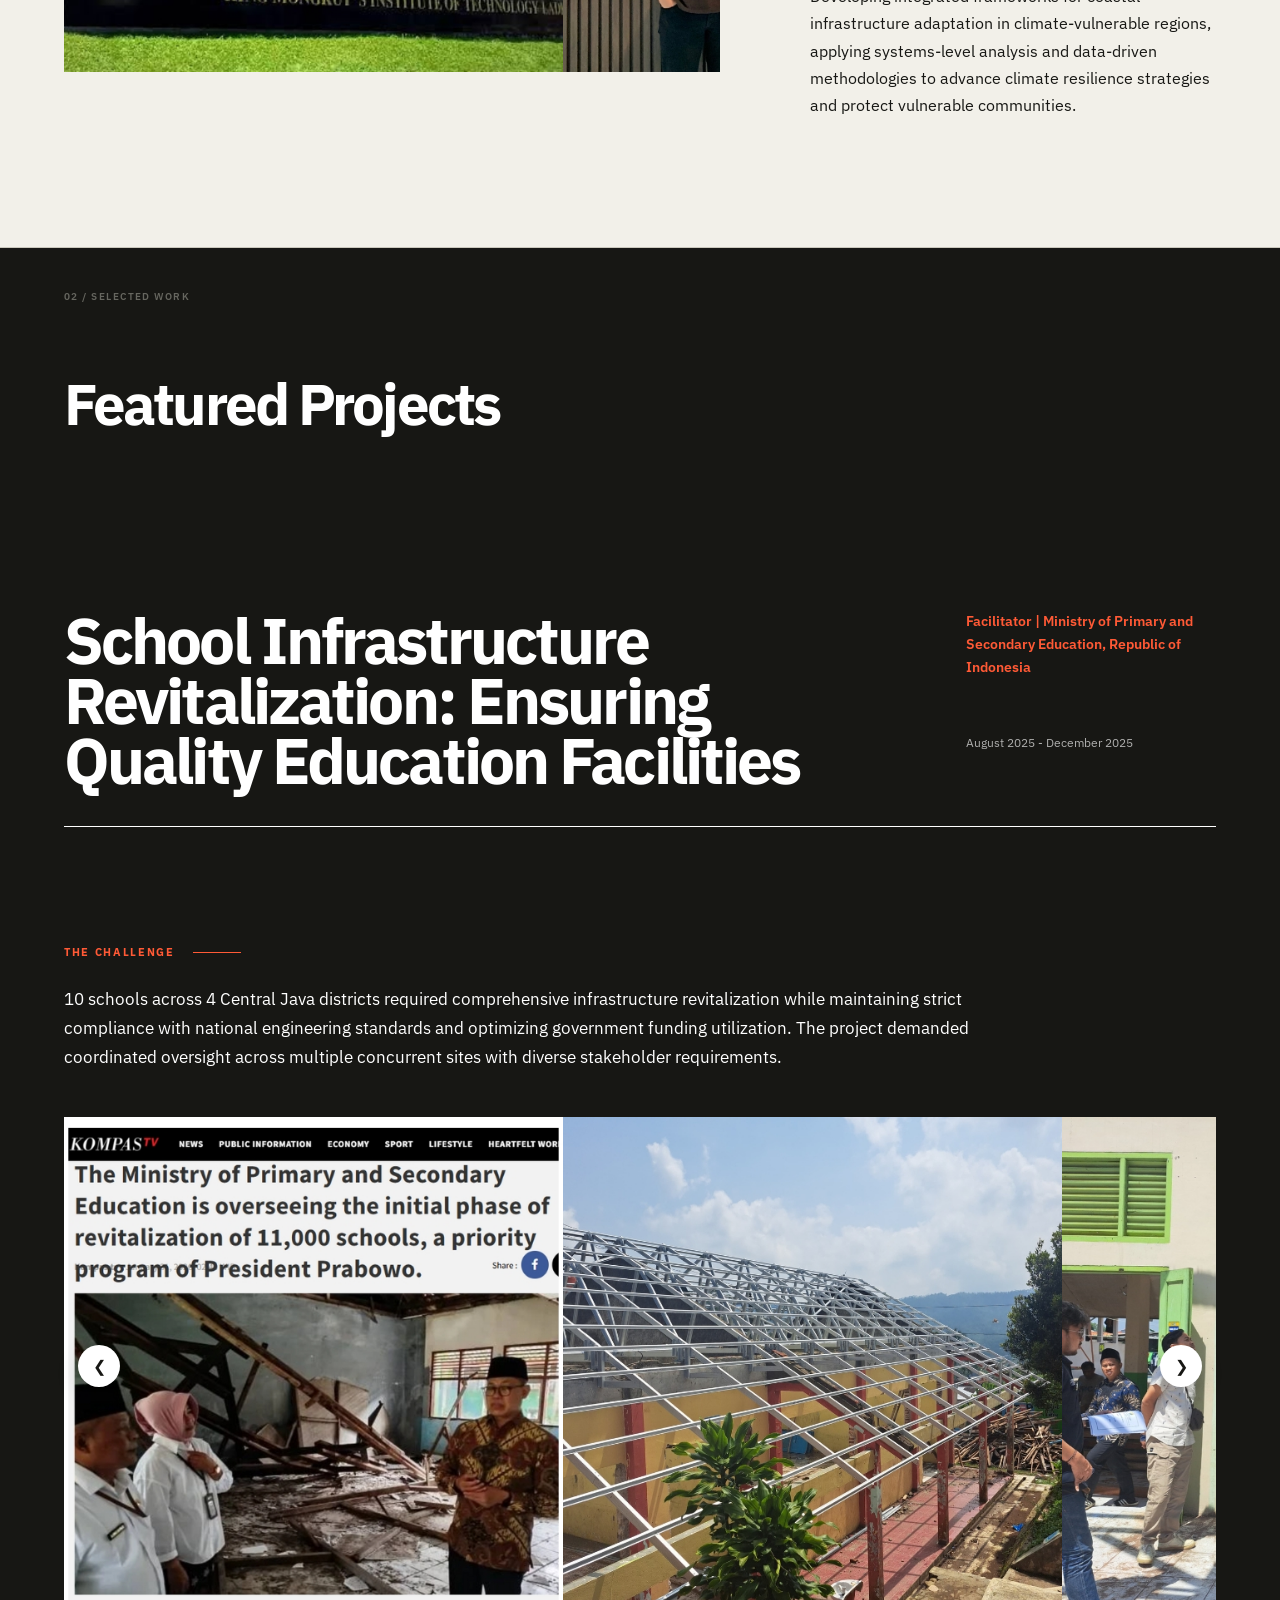
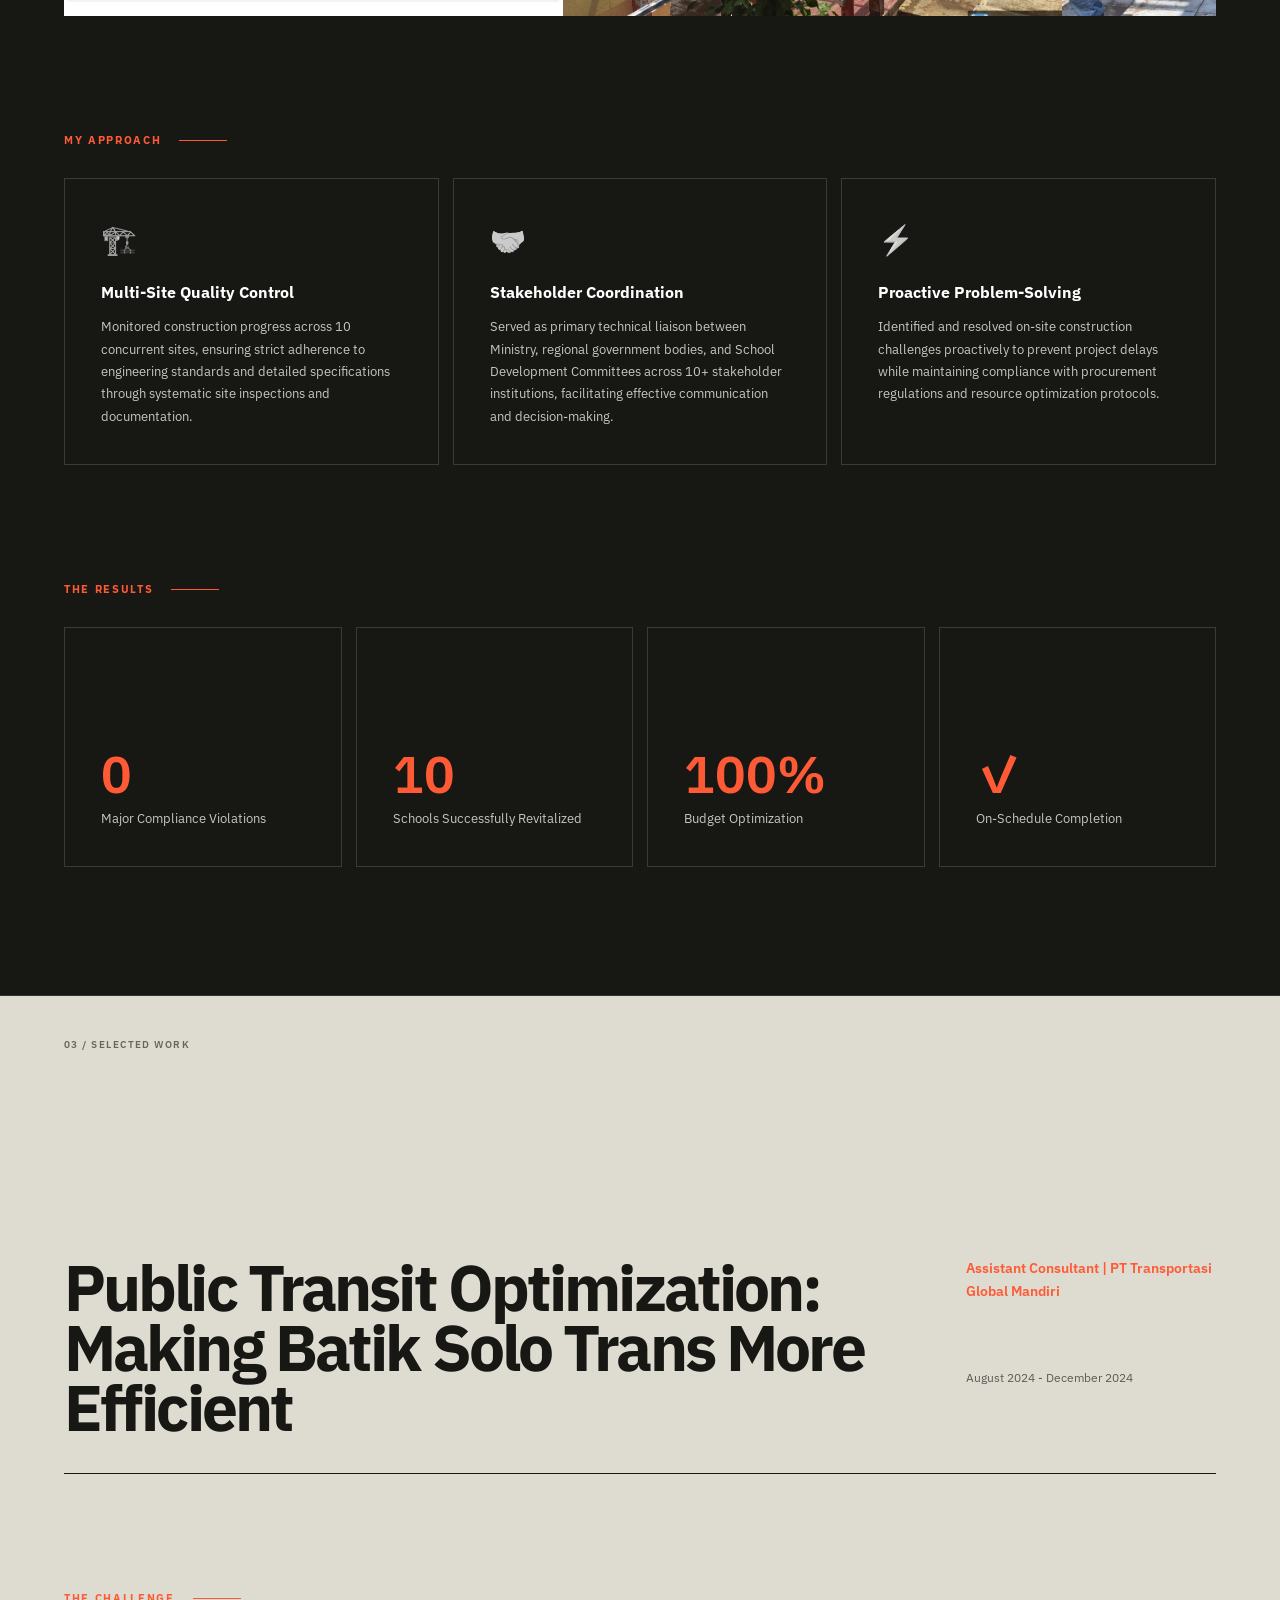
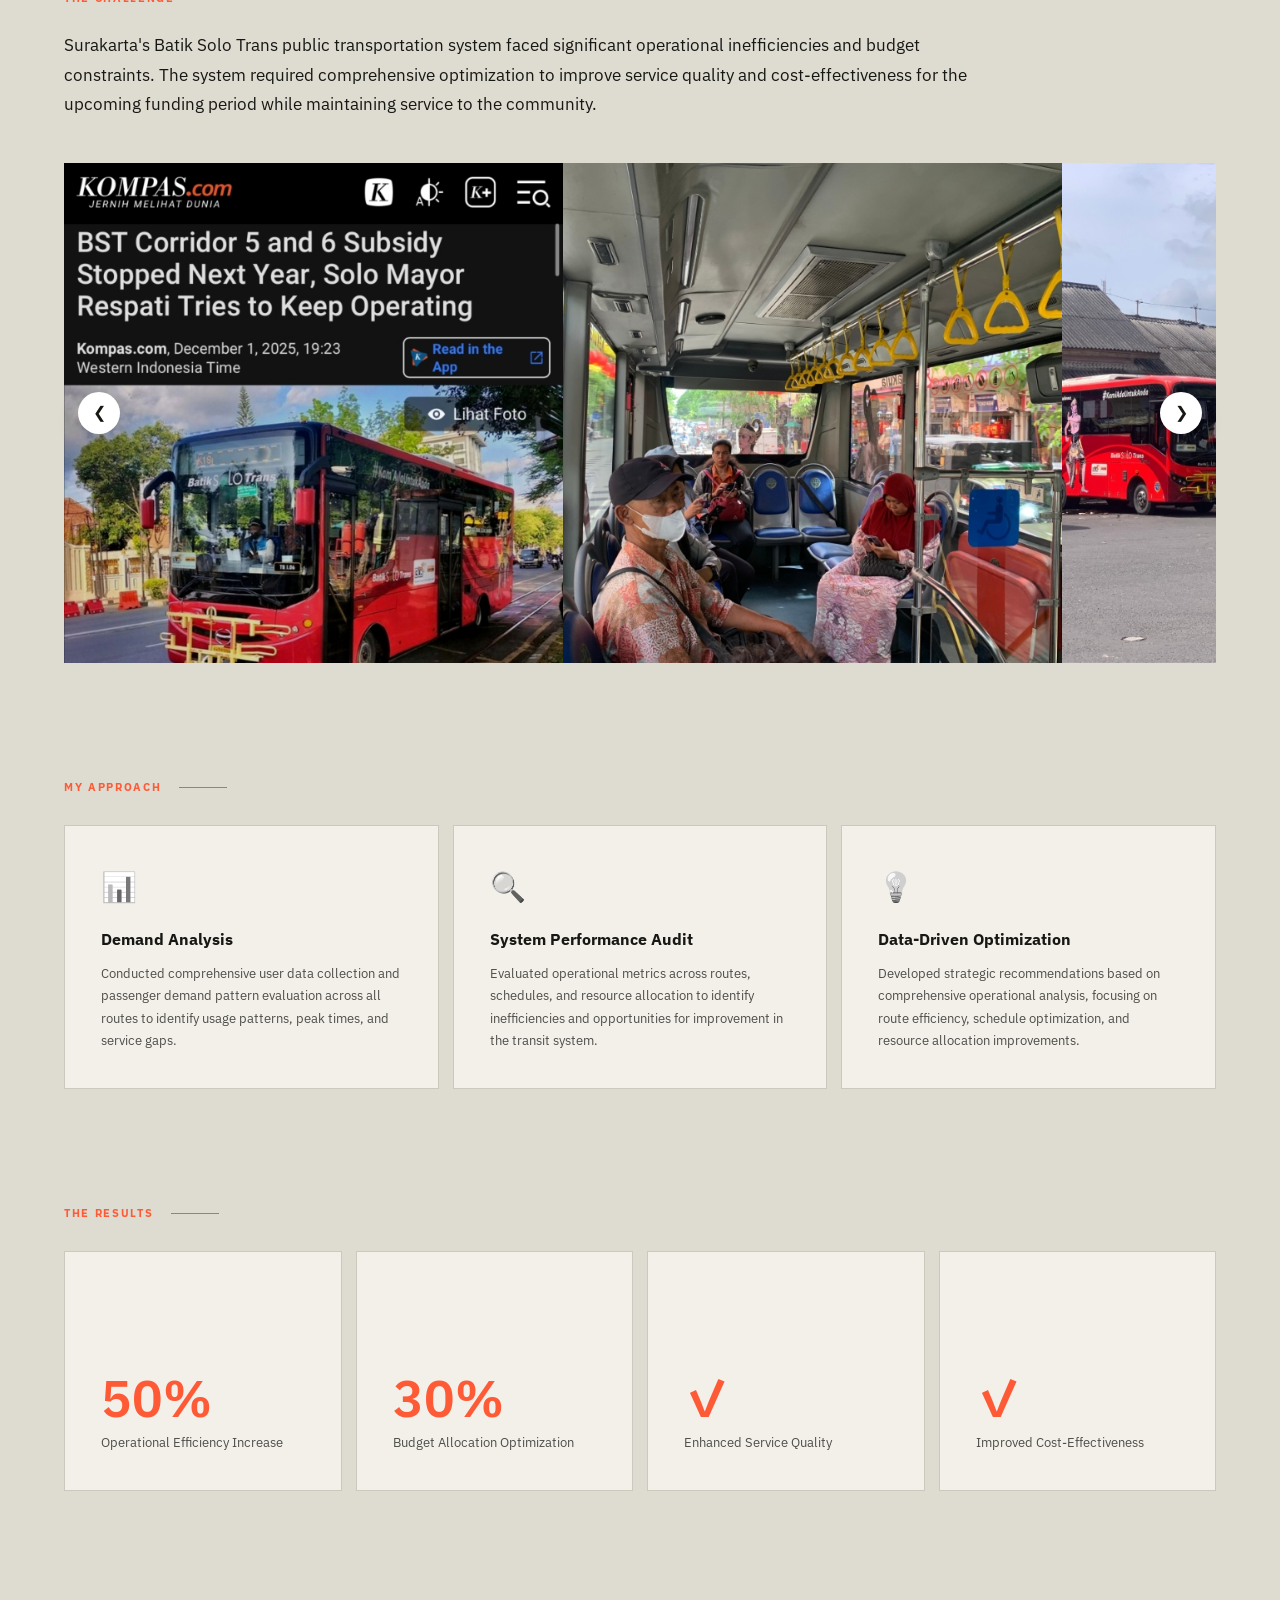
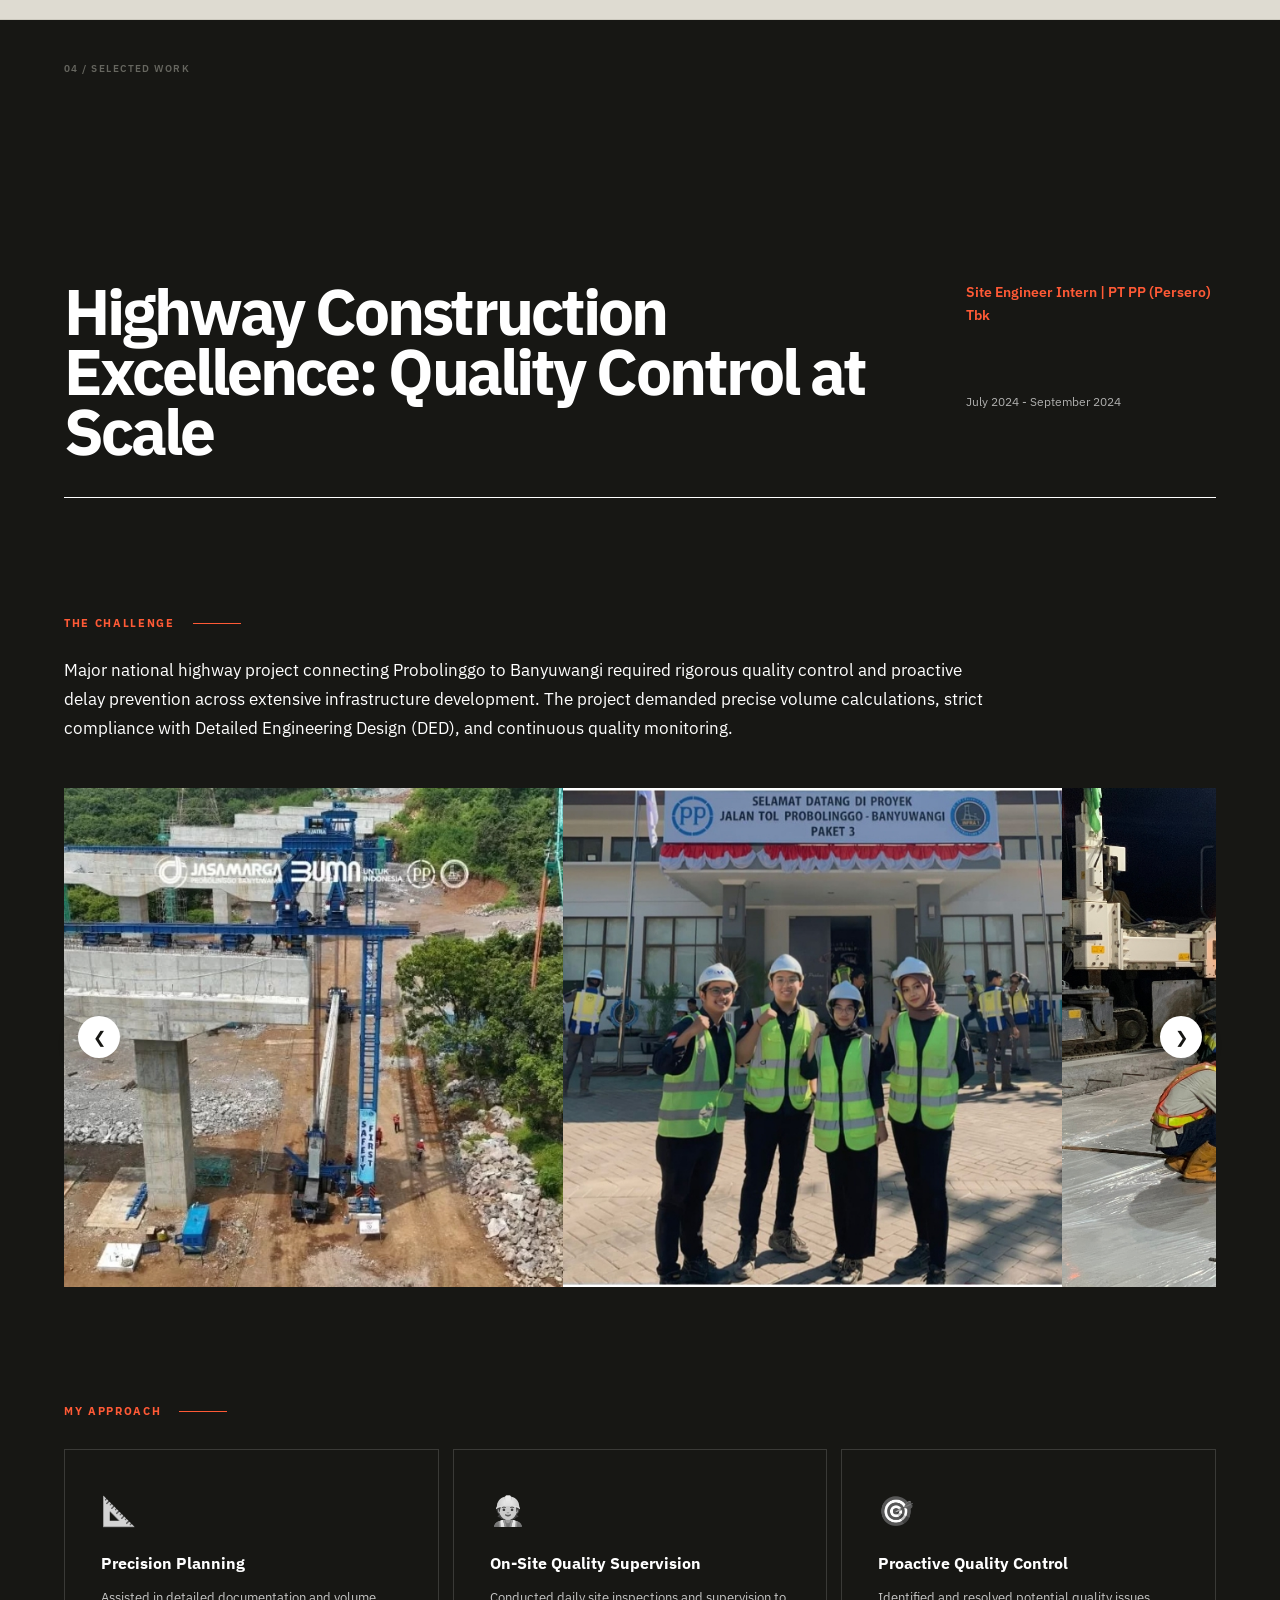
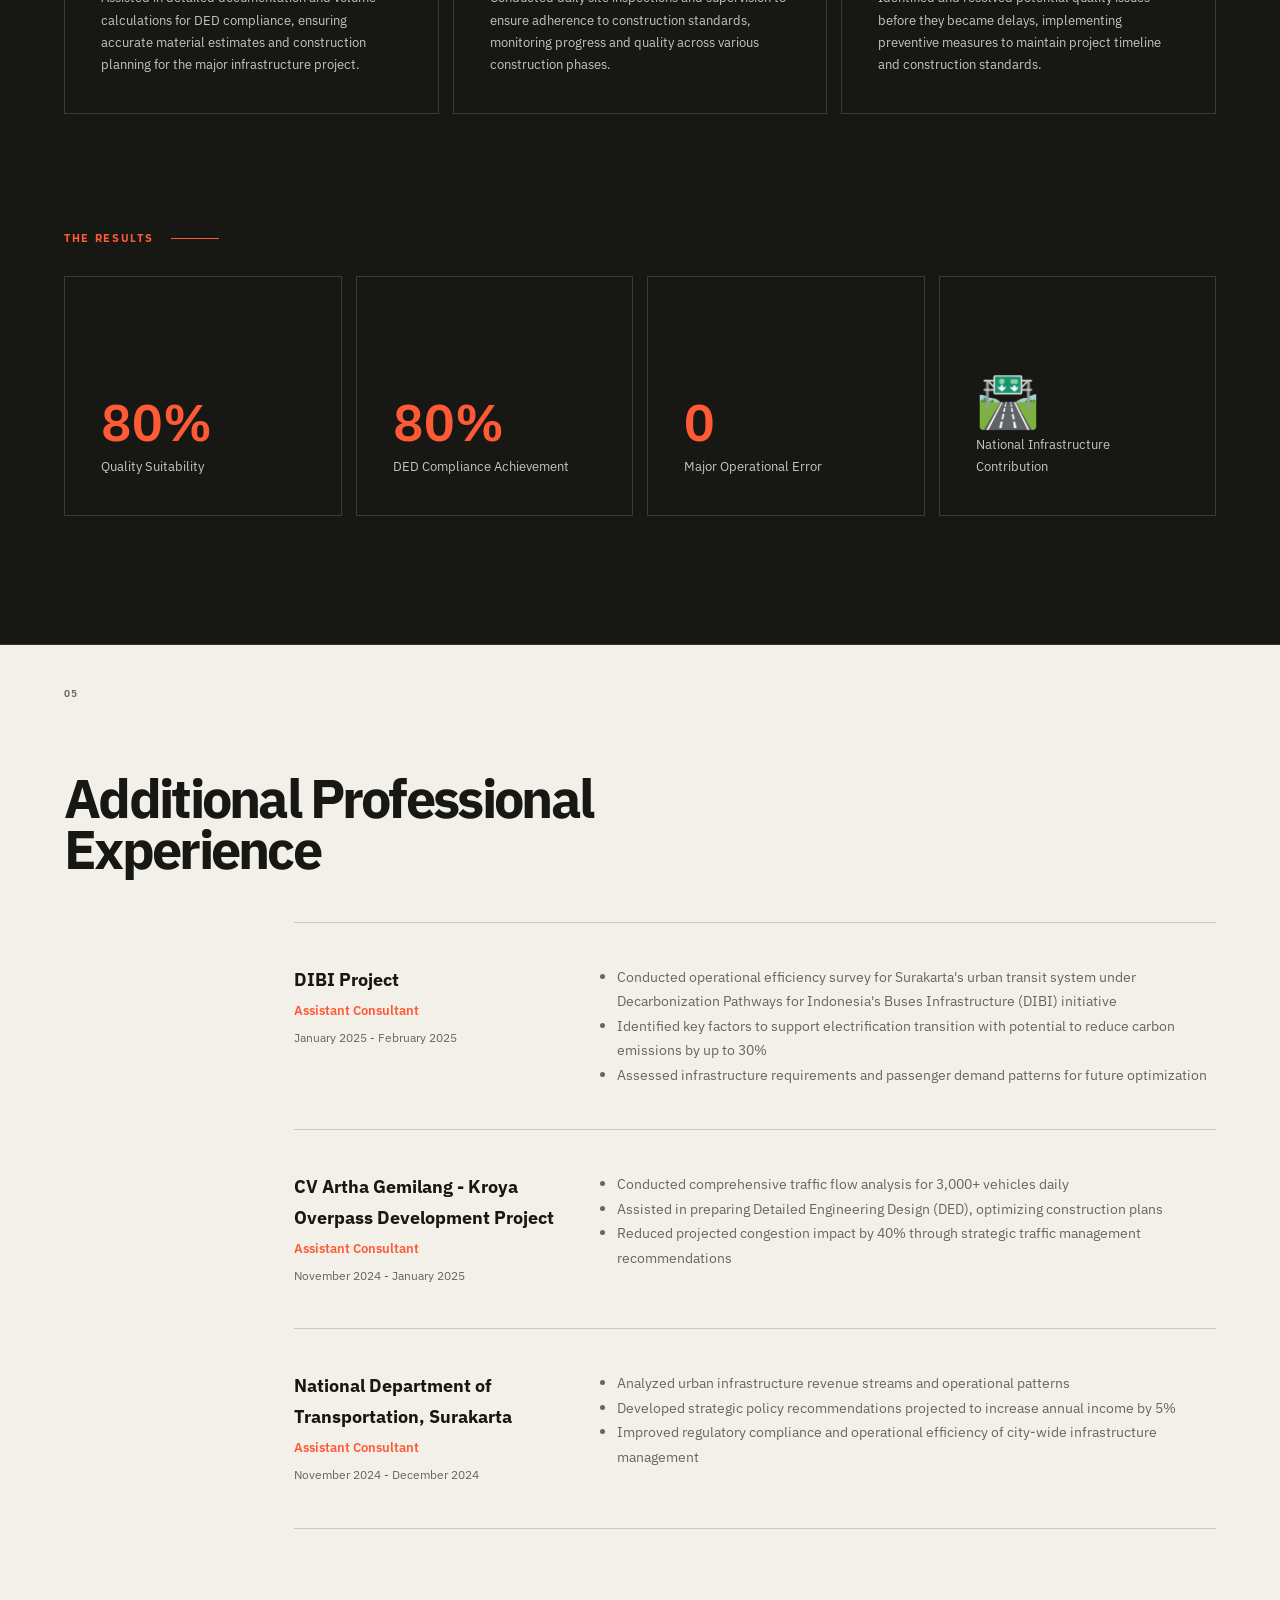
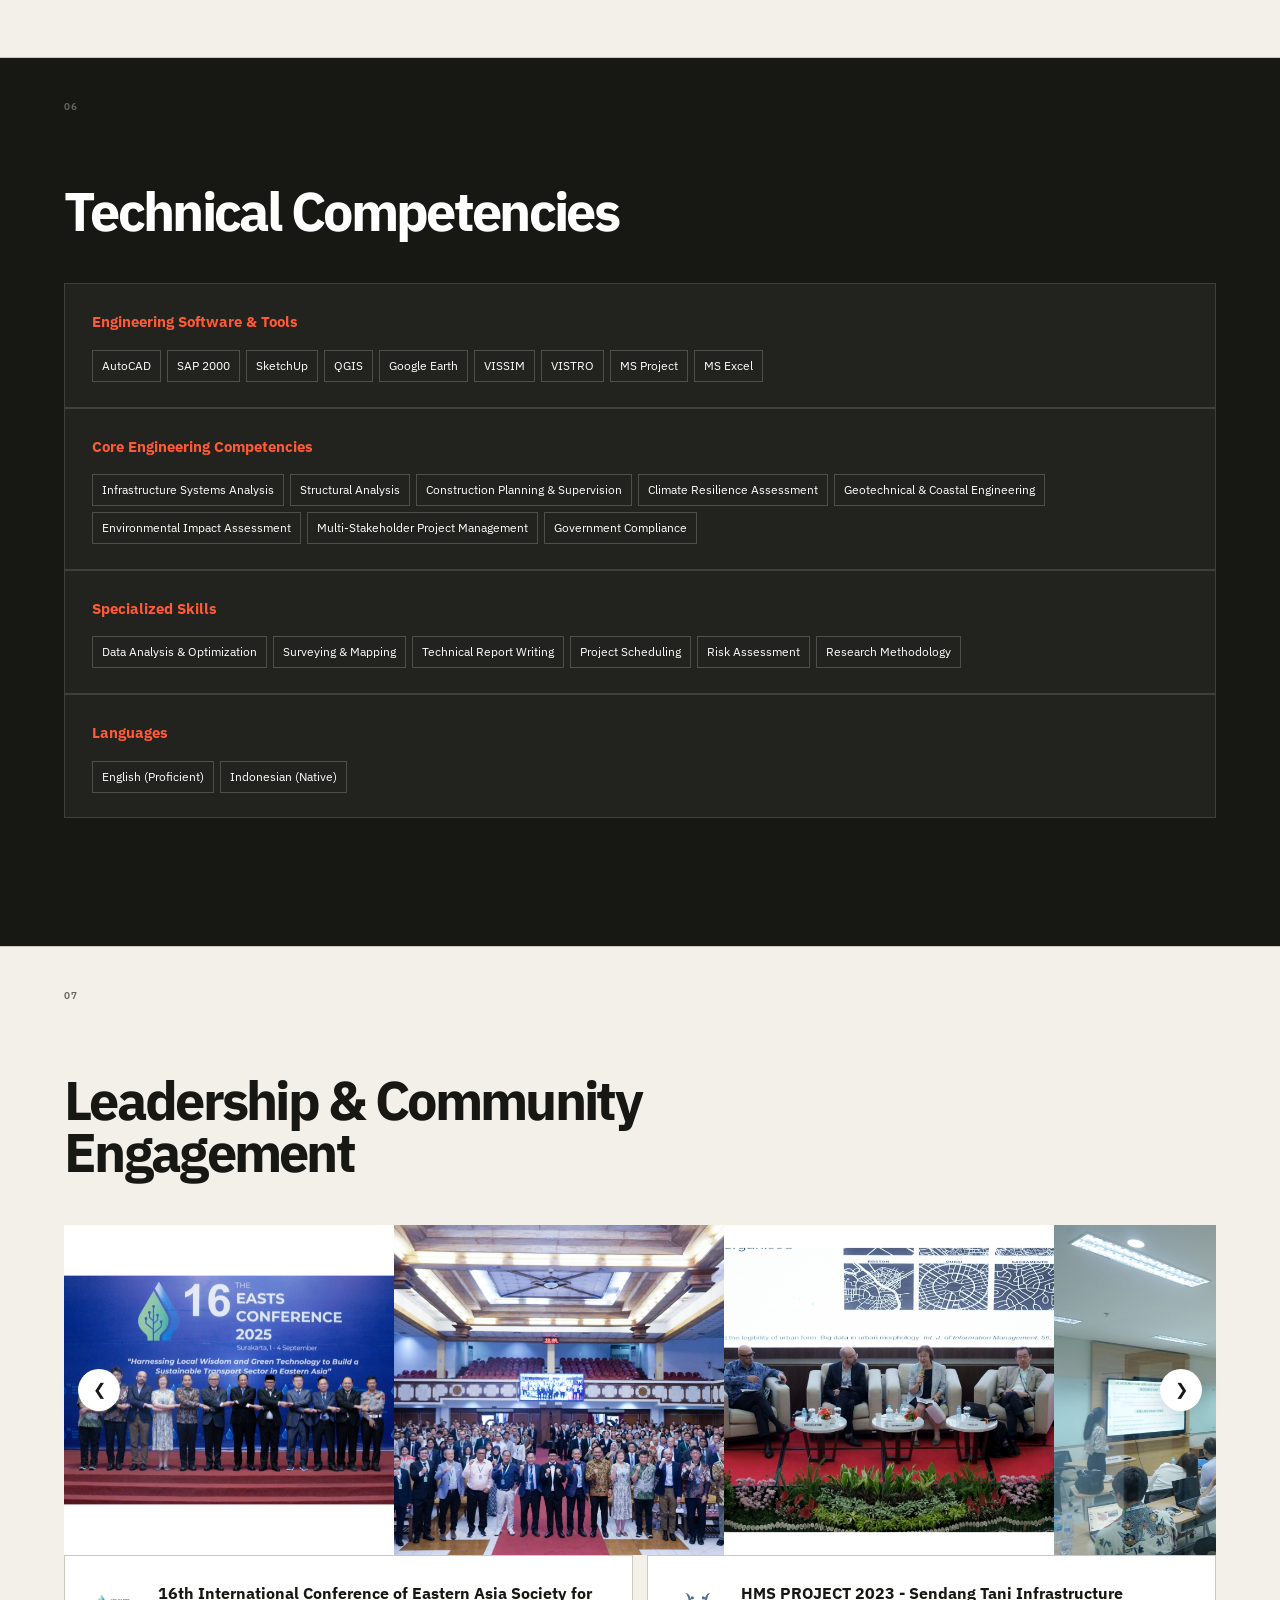
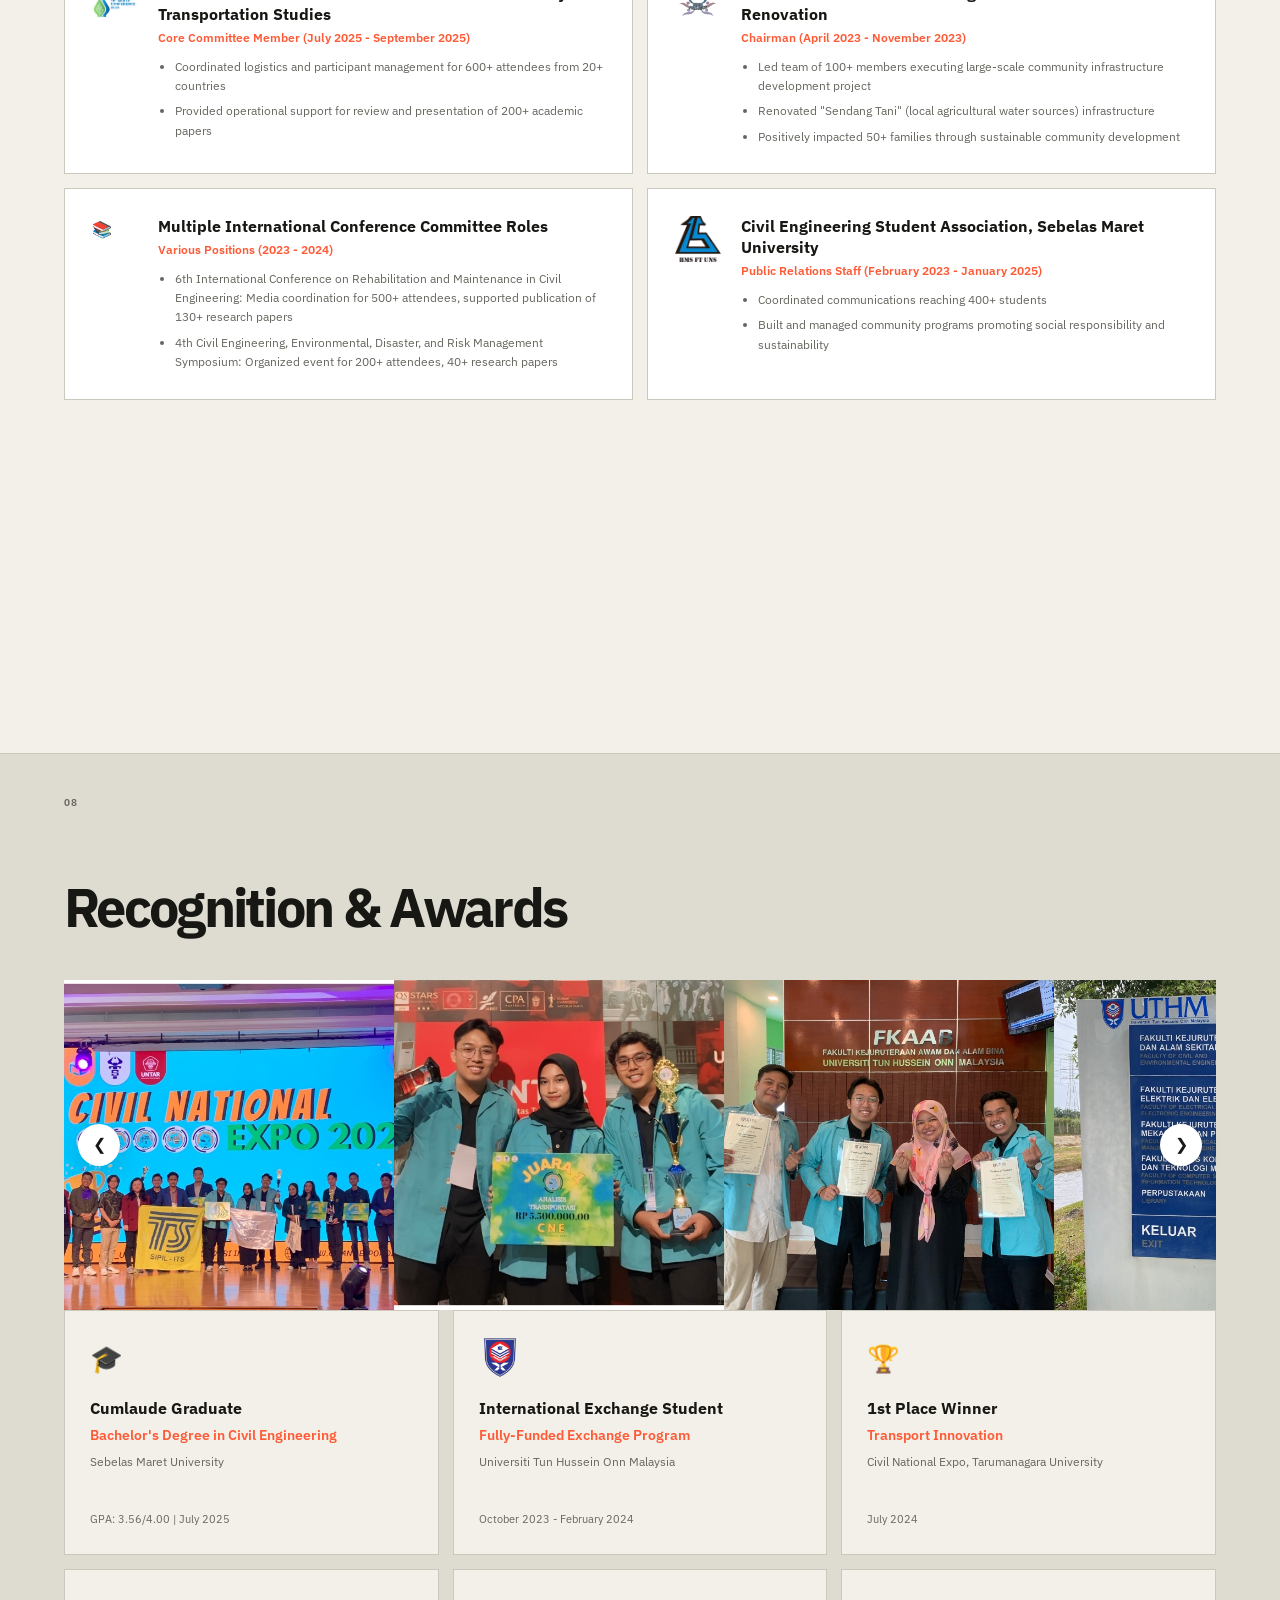
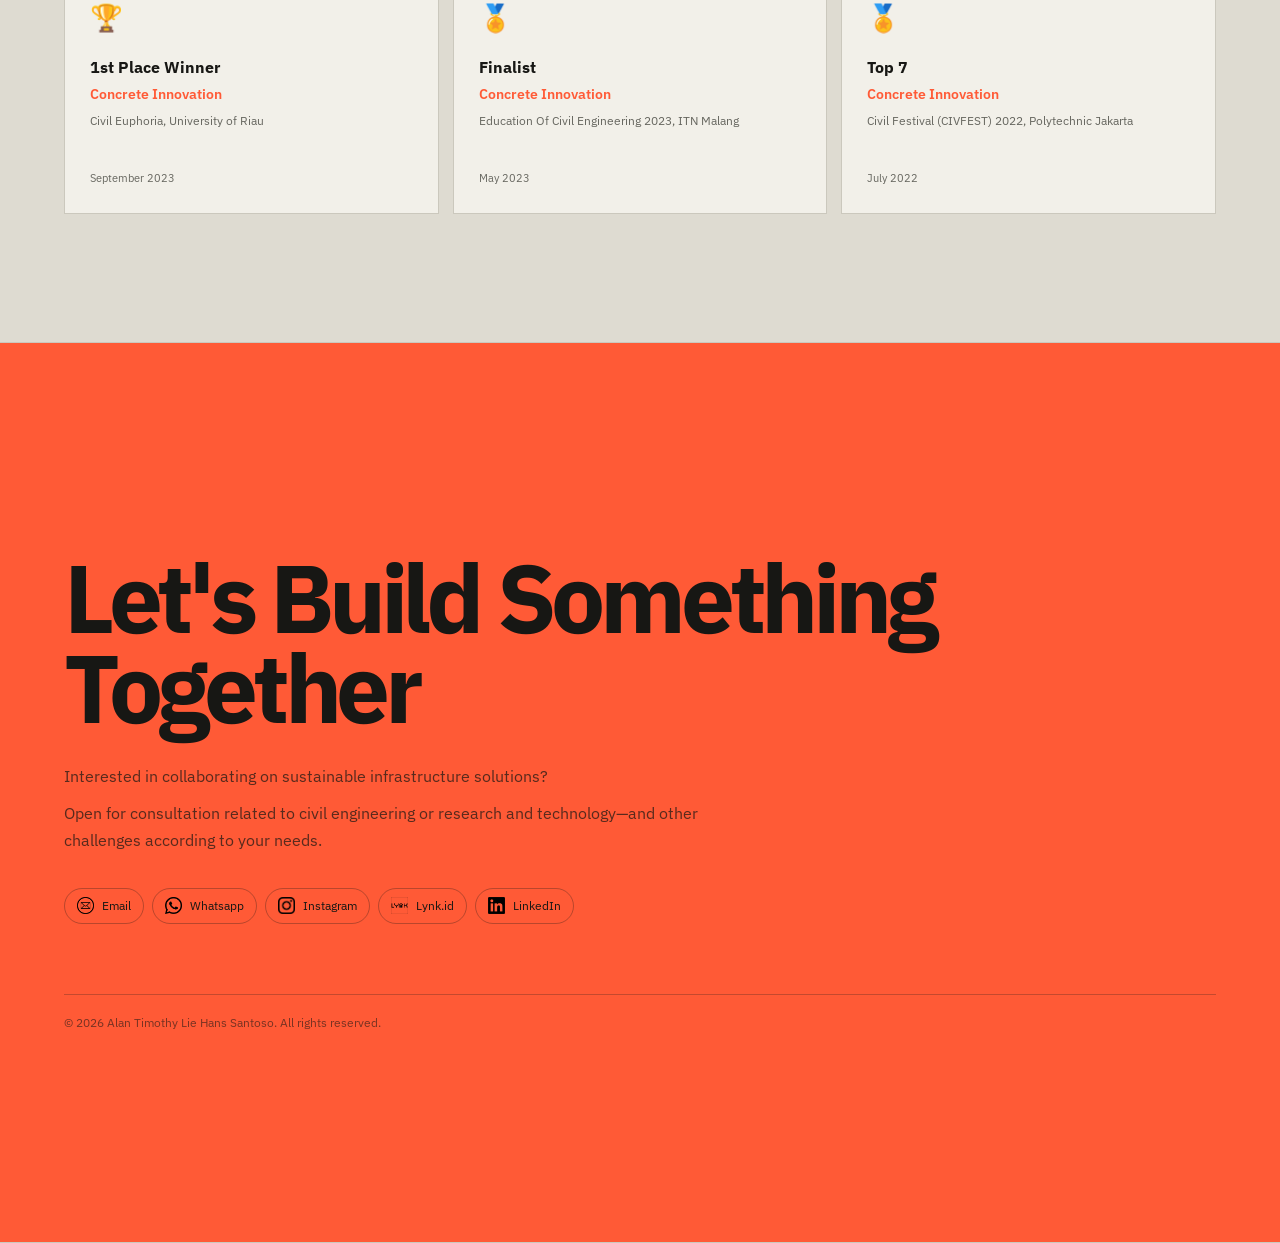
==== commit d8cd0119: "Merge branch 'claude/create-portfolio-website-Prtflo' into codex/update-portfolio-with-new-template-" ====
--- a/index.html
+++ b/index.html
@@ -711,6 +711,17 @@
         </div>
     </section>
 
+    <aside class="section-rail" aria-label="Page sections">
+        <span class="section-rail-progress" aria-hidden="true"></span>
+        <a href="#research"><span>01</span><b>Research</b></a>
+        <a href="#project-ministry"><span>02</span><b>Projects</b></a>
+        <a href="#other-experience"><span>05</span><b>Experience</b></a>
+        <a href="#skills"><span>06</span><b>Skills</b></a>
+        <a href="#involvement"><span>07</span><b>Community</b></a>
+        <a href="#achievements"><span>08</span><b>Awards</b></a>
+        <a href="#contact"><span>09</span><b>Contact</b></a>
+    </aside>
+
     <script src="i18n.js"></script>
     <script src="script.js"></script>
     <dialog class="image-lightbox" id="image-lightbox" aria-label="Expanded portfolio image">
